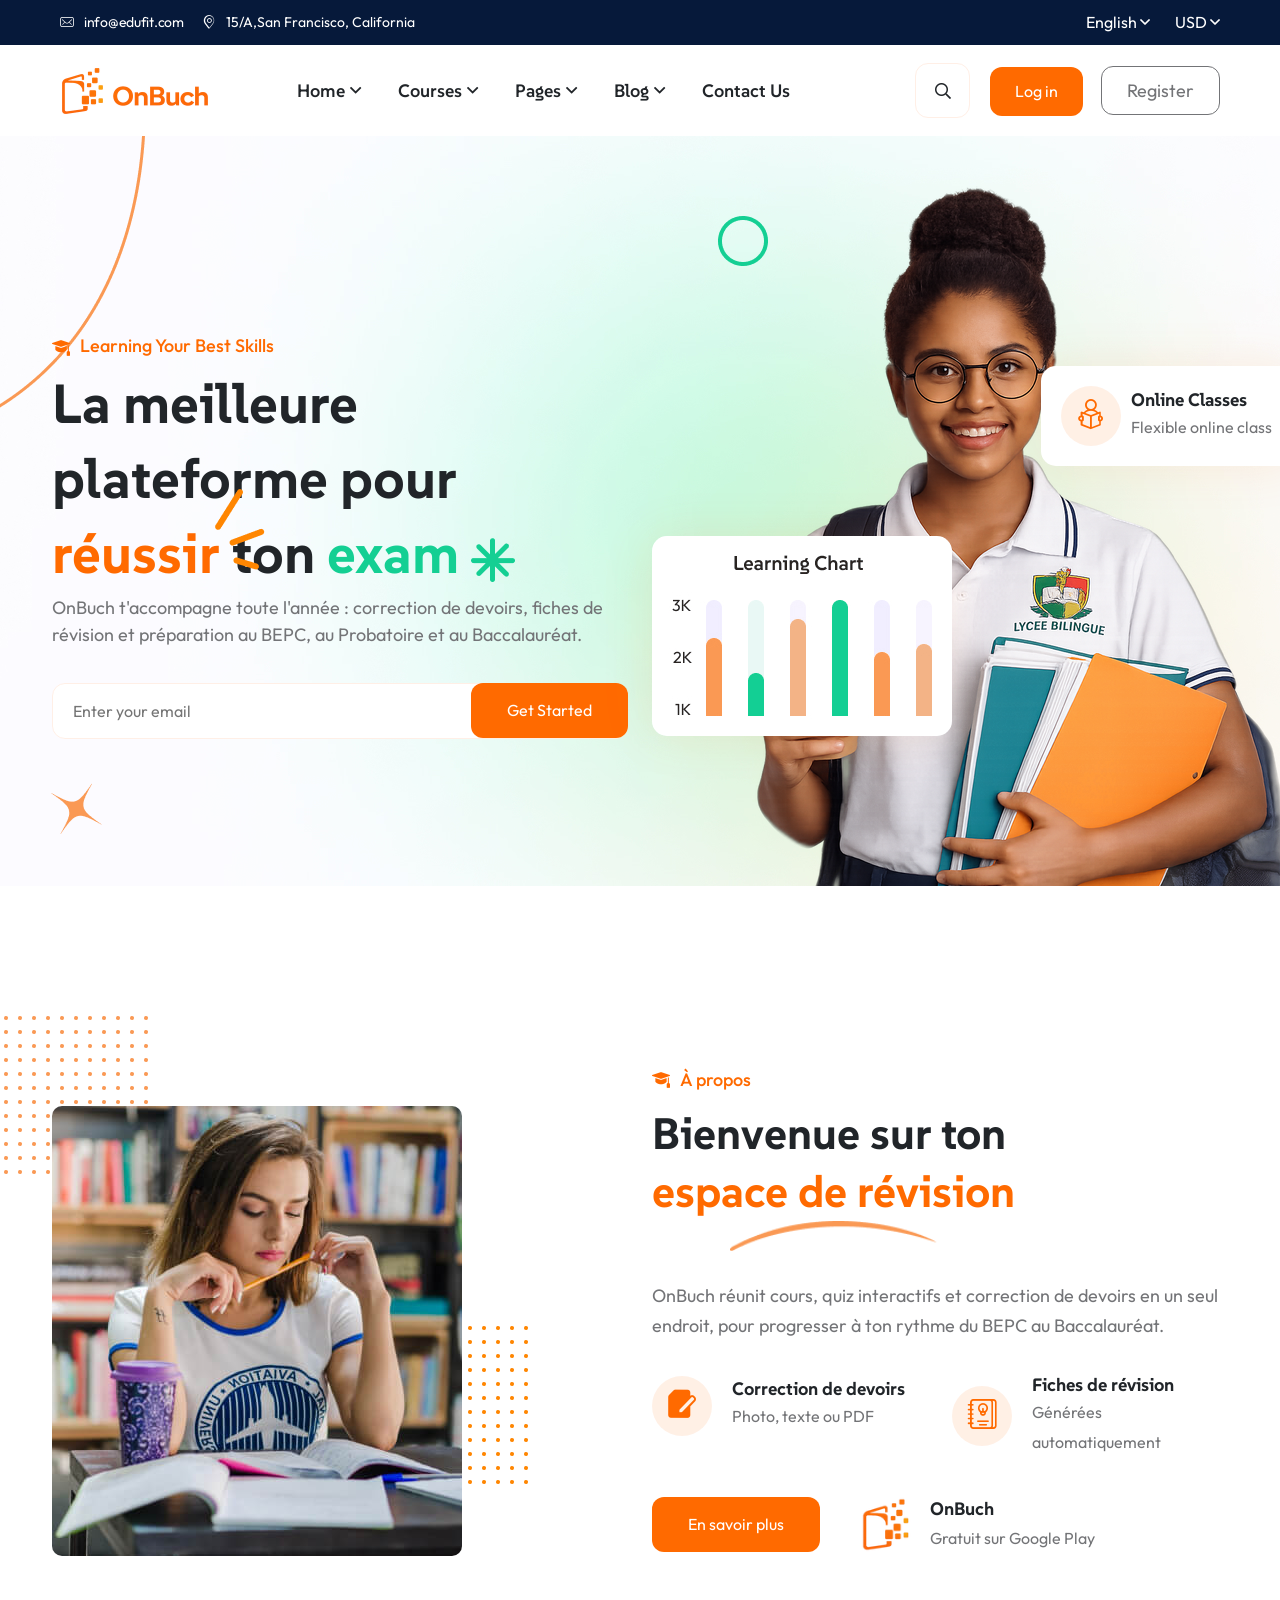
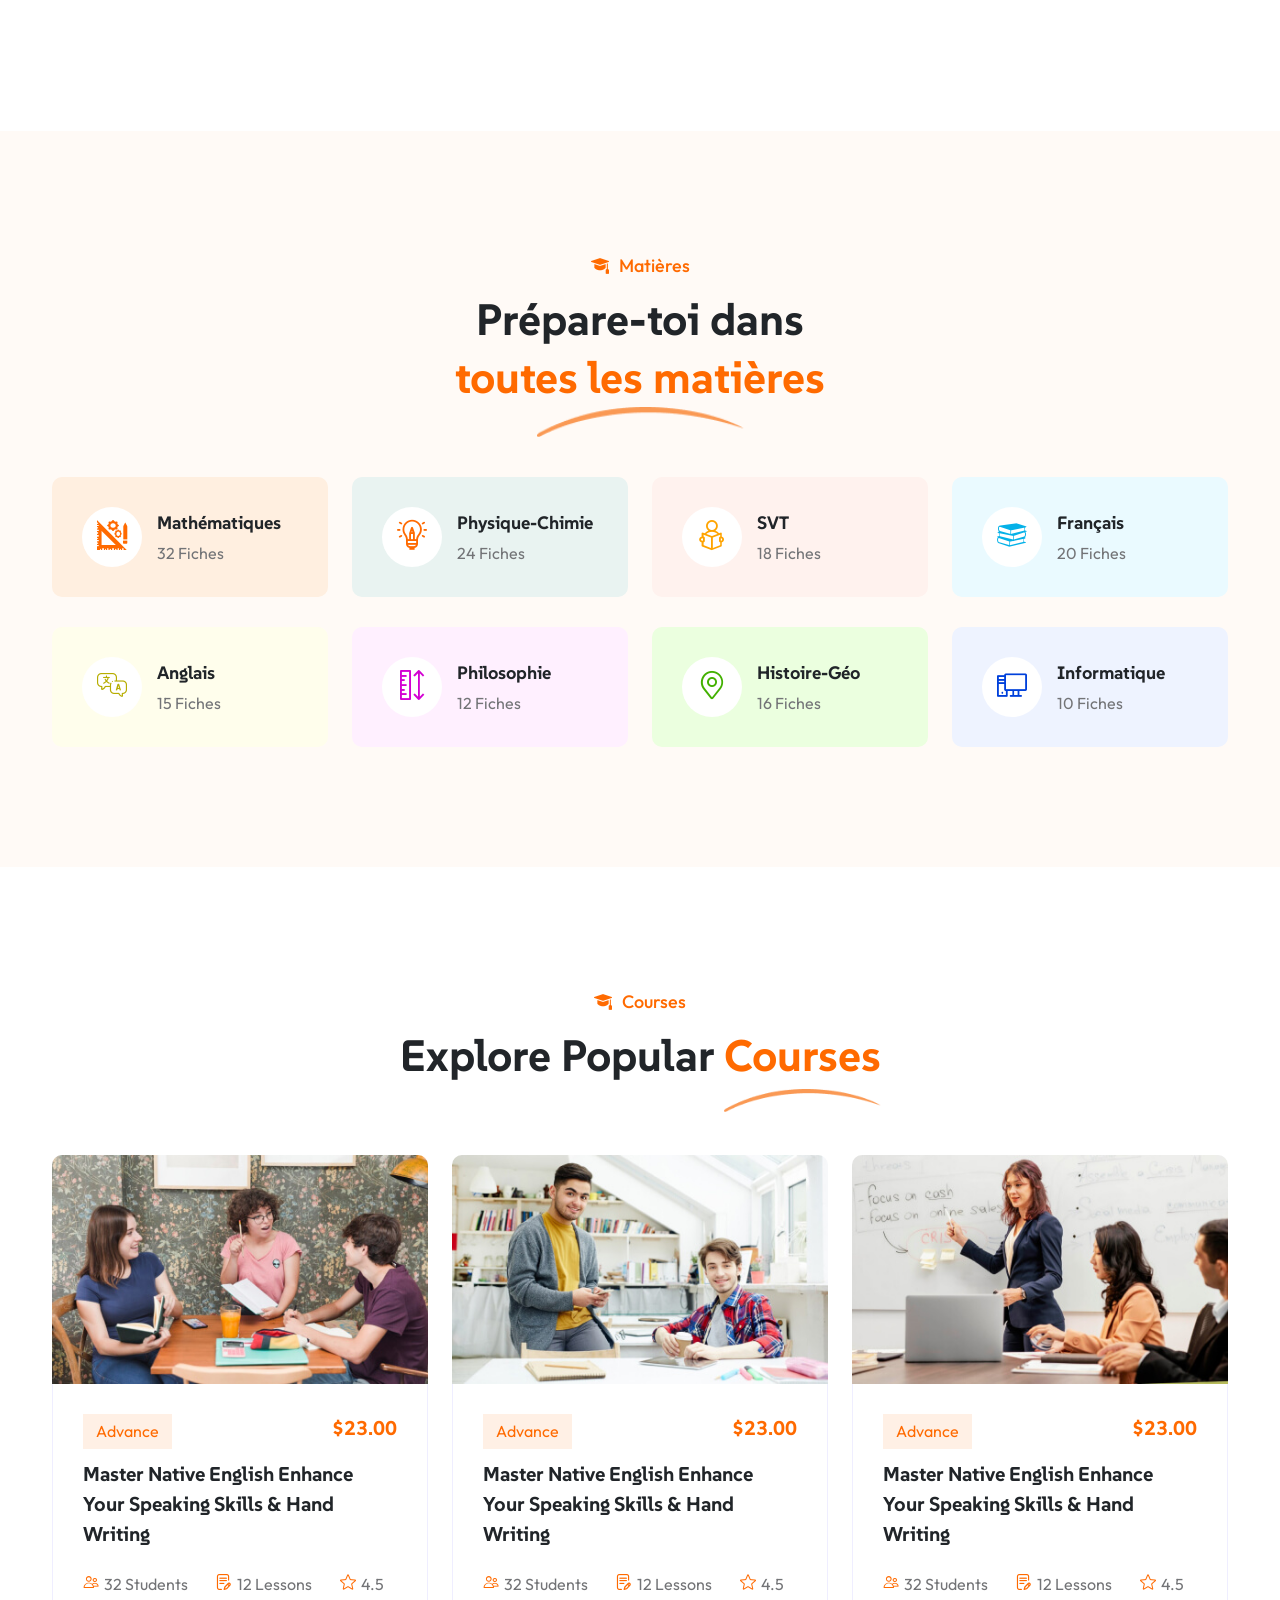
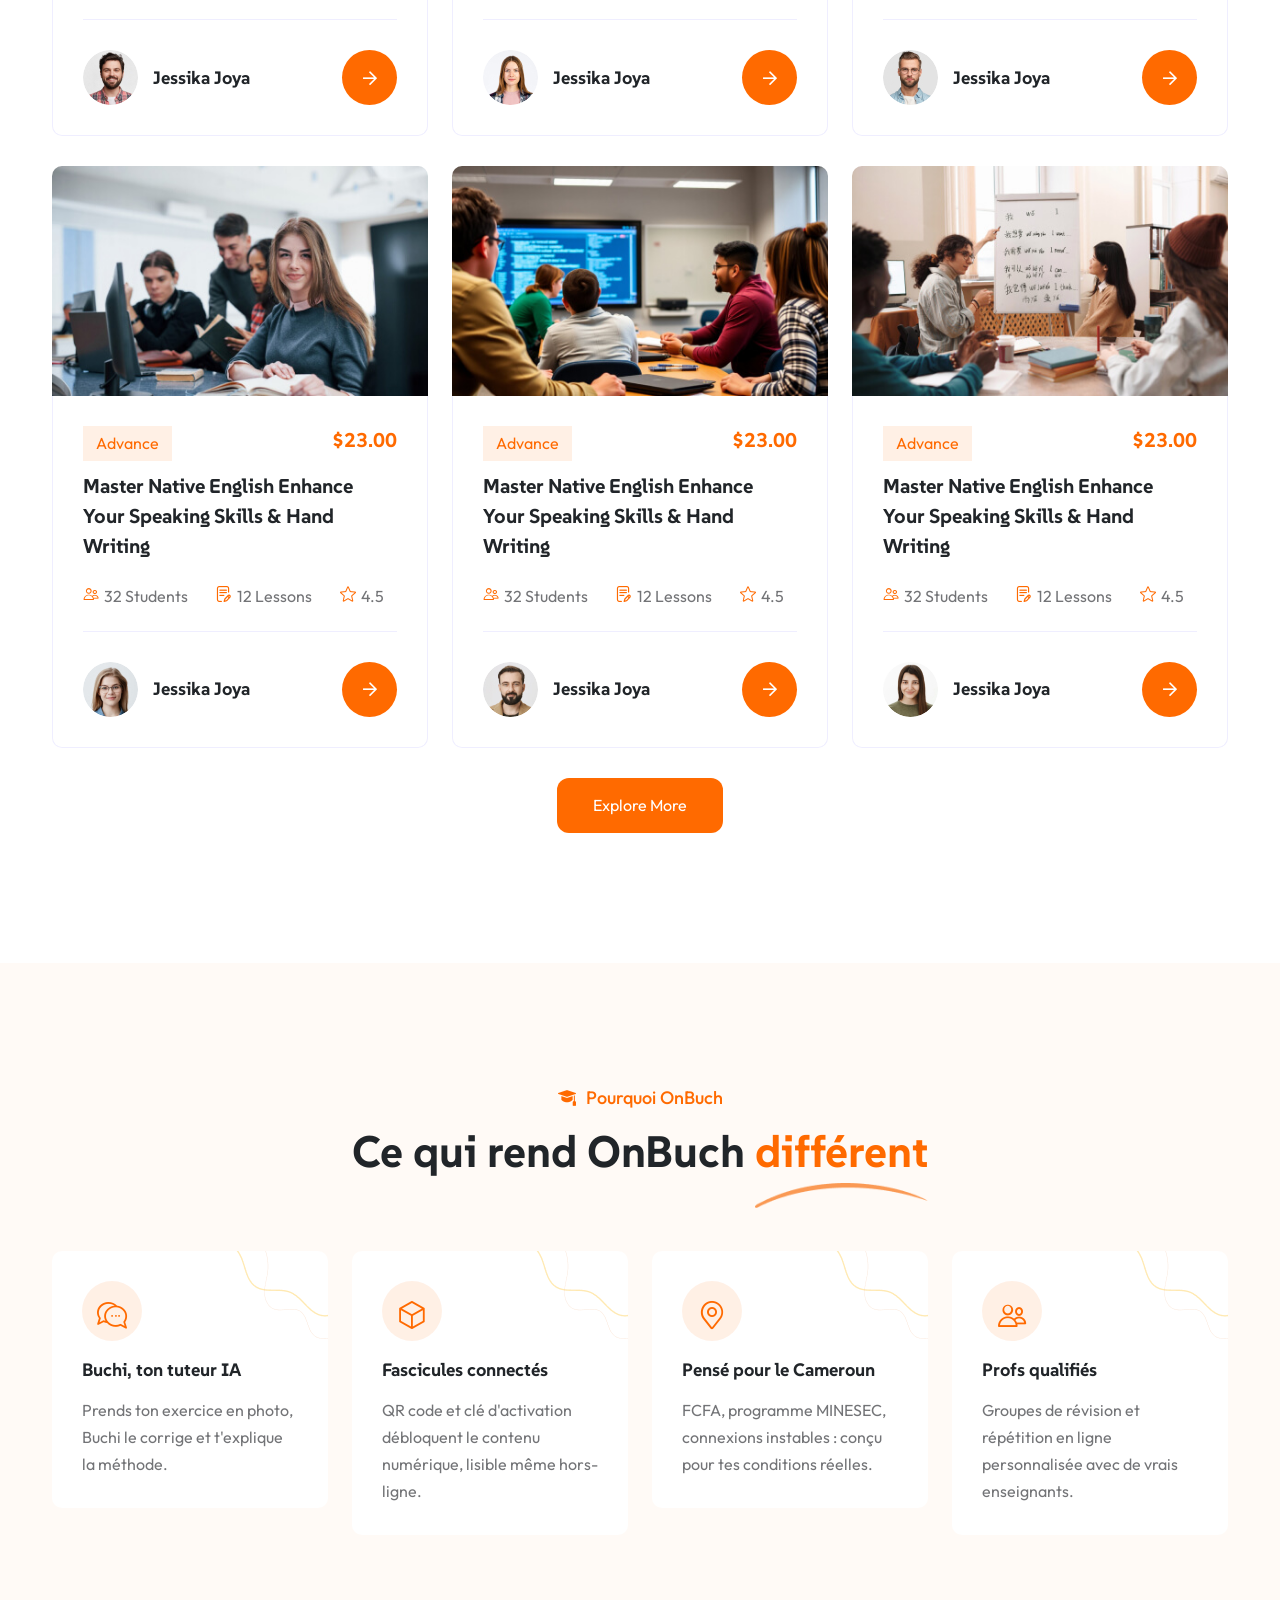
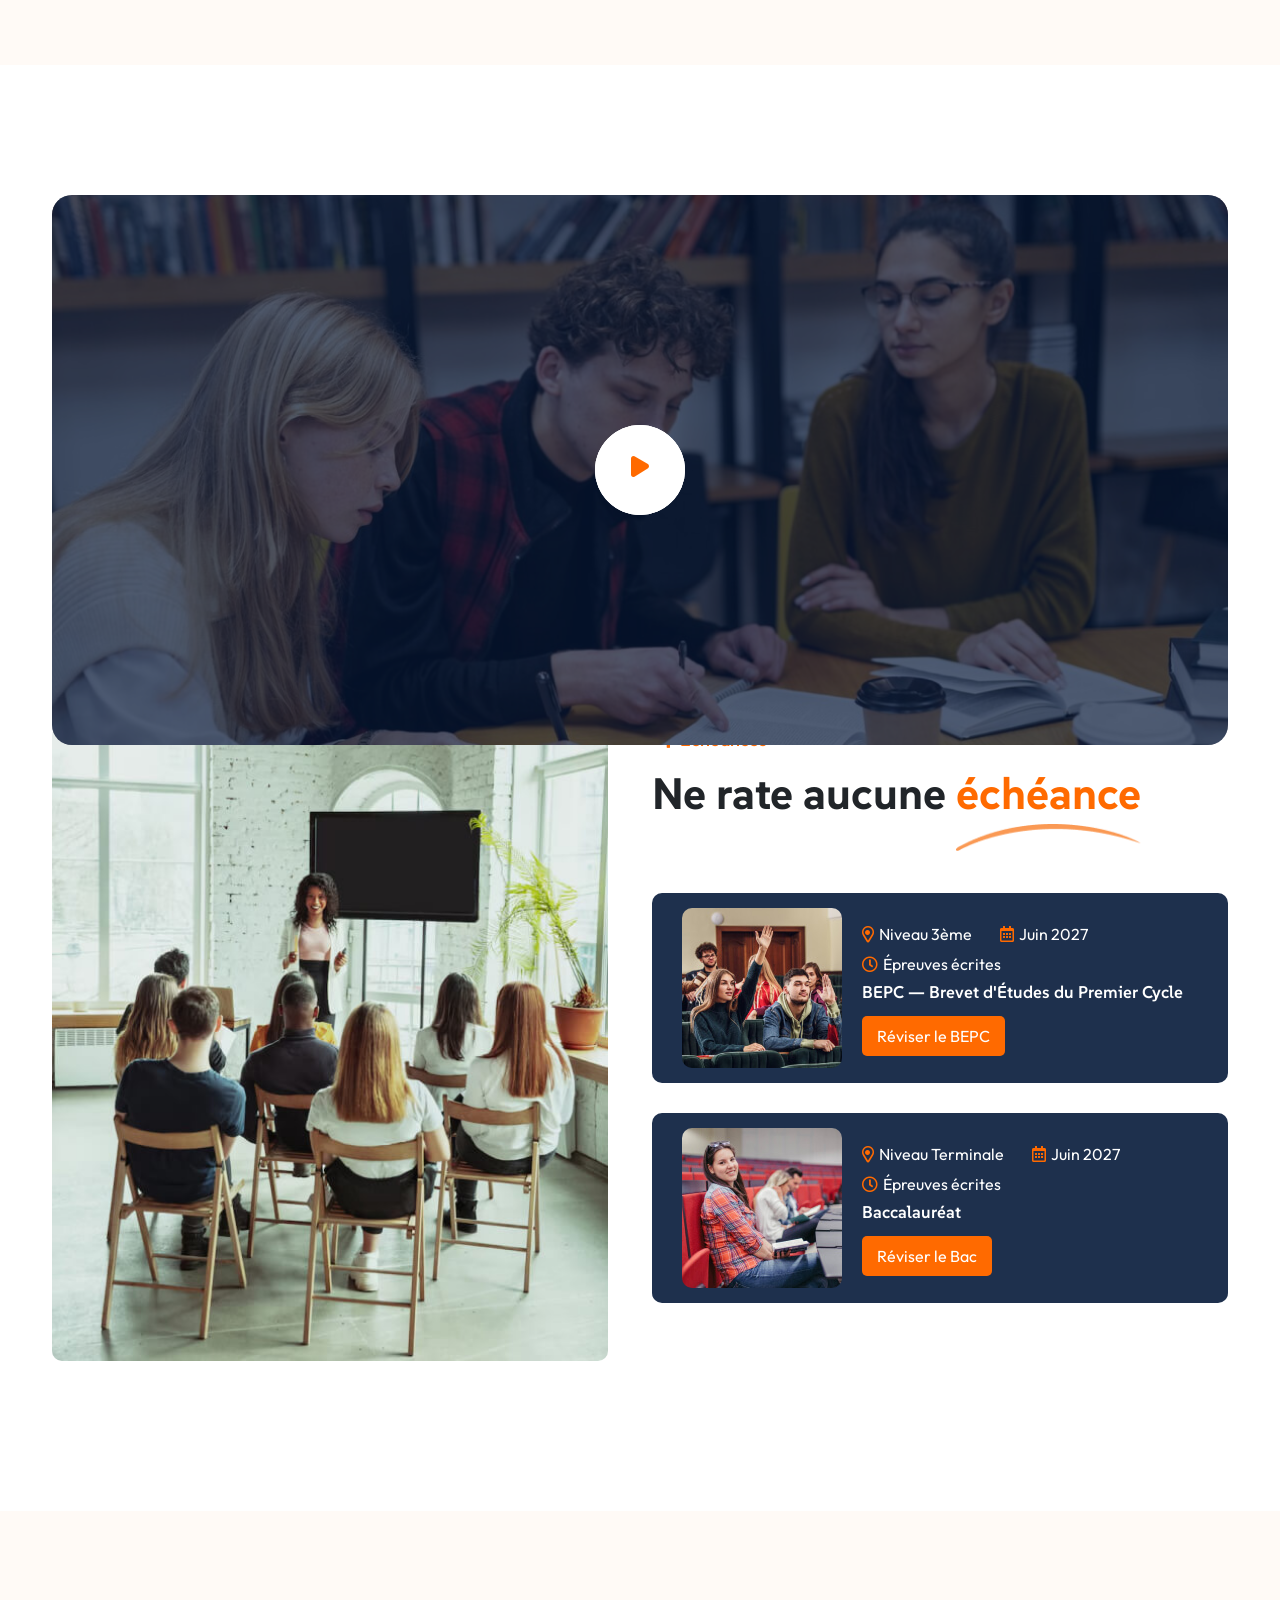
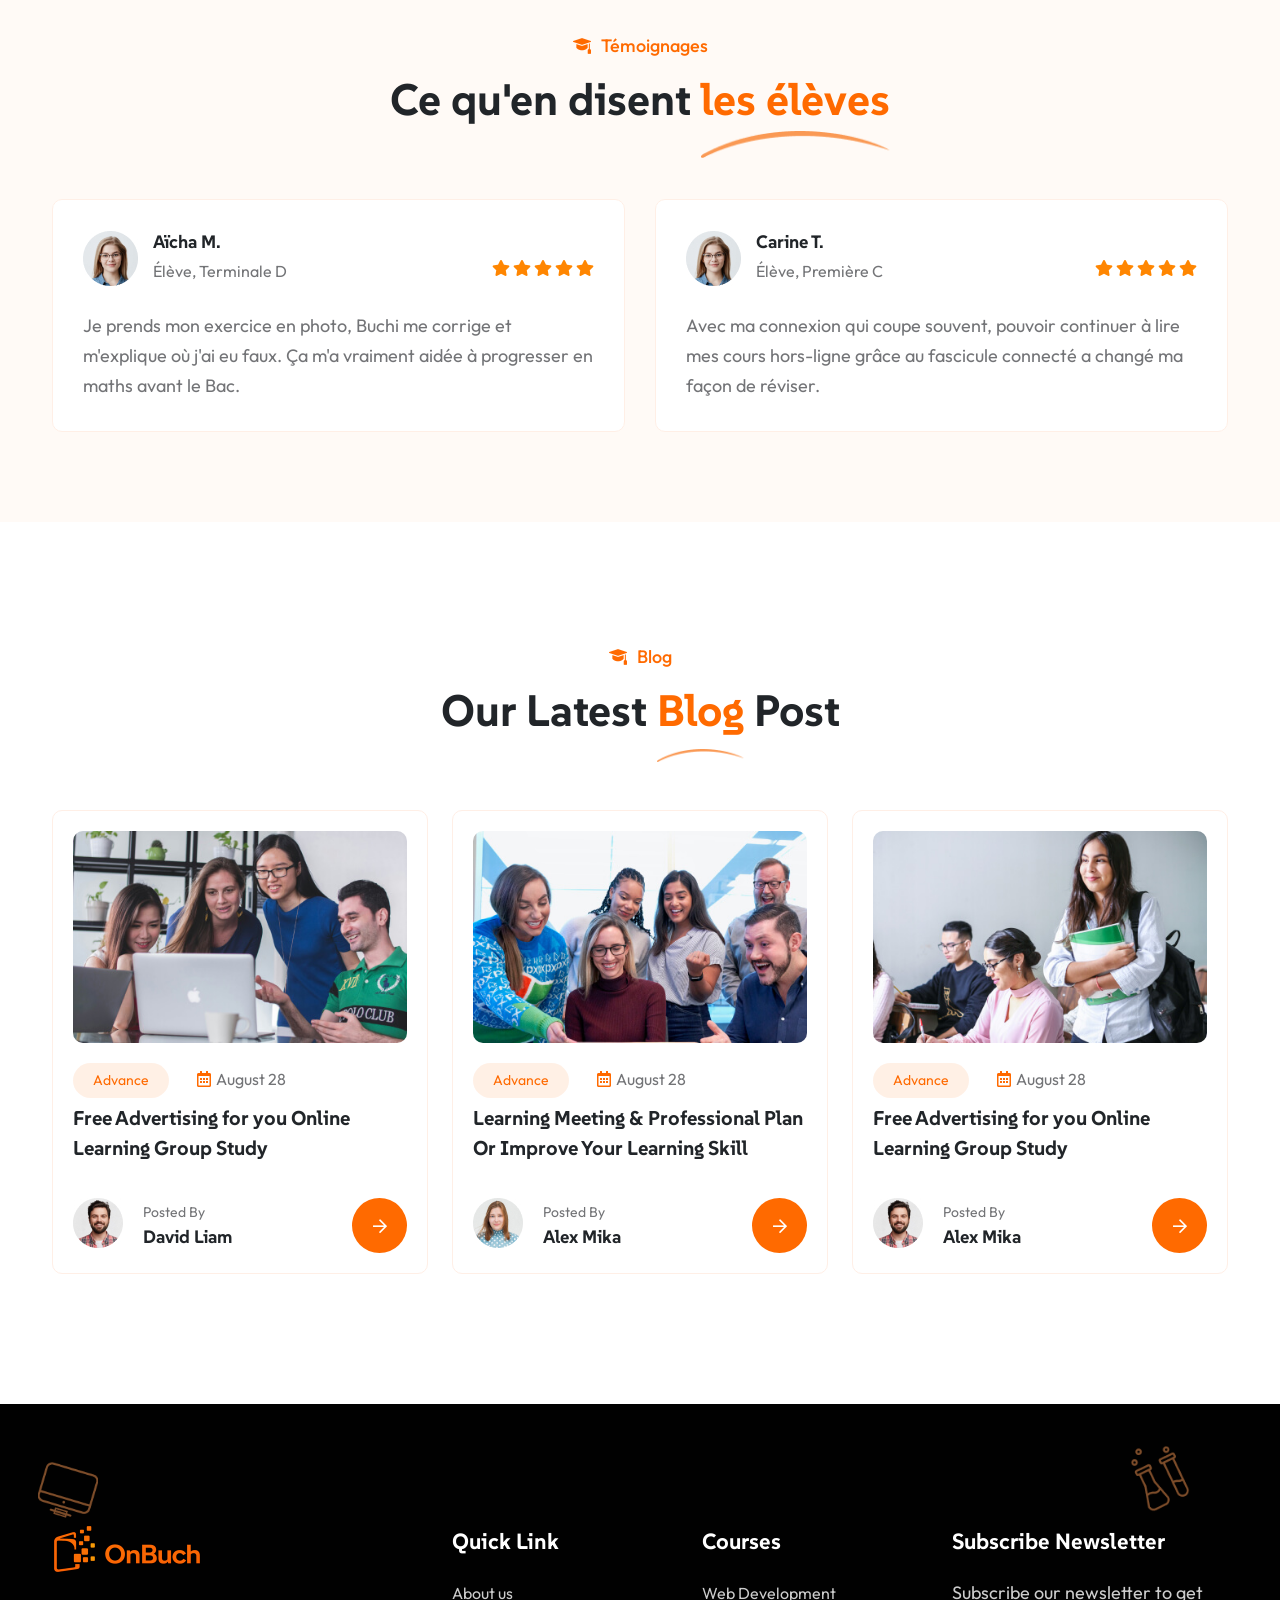
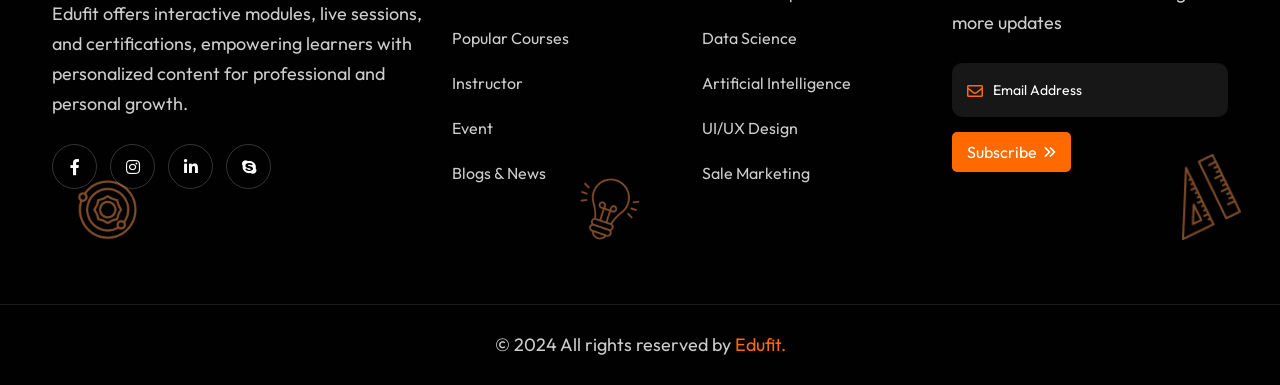
==== landing-template/edufit/home-online/index.html @ 696278c1 "Rework instructors/event/testimonials sections - Remove the "Meet Our Expert Instructors" section: i" ====
<!DOCTYPE html>
<html lang="zxx">
    <head>
        <!--====== Required meta tags ======-->
        <meta charset="utf-8">
        <meta http-equiv="x-ua-compatible" content="ie=edge">
        <meta name="description" content="">
        <meta name="viewport" content="width=device-width, initial-scale=1, shrink-to-fit=no">
        <!--====== Title ======-->
        <title>OnBuch — Tu auras ton examen !</title>
        <!--====== Favicon Icon ======-->
        <link rel="shortcut icon" href="../common/images/favicon.png" type="image/png">
        <!--====== Google Fonts ======-->
        <link href="https://fonts.googleapis.com/css2?family=Outfit:wght@100..900&family=SUSE:wght@100..800&display=swap" rel="stylesheet">
        <!--====== FlatIcon css ======-->
        <link rel="stylesheet" href="../common/fonts/flaticon/flaticon_edufit.css">
        <!--====== FontAwesome css ======-->
        <link rel="stylesheet" href="../common/fonts/fontawesome/css/all.min.css">
        <!--====== Bootstrap css ======-->
        <link rel="stylesheet" href="../common/css/plugins/bootstrap.min.css">
        <!--====== Slick-popup css ======-->
        <link rel="stylesheet" href="../common/css/plugins/slick.css">
        <!--====== Magnific-popup css ======-->
        <link rel="stylesheet" href="../common/css/plugins/magnific-popup.css">
        <!--====== Animate css ======-->
        <link rel="stylesheet" href="../common/css/plugins/aos.css">
        <!--====== Default css ======-->
        <link rel="stylesheet" href="../common/css/default.css">
        <!--====== Common Style css ======-->
        <link rel="stylesheet" href="../common/css/common_style.css">
        <!--====== Style css ======-->
        <link rel="stylesheet" href="assets/css/style.css">
    </head>
    <body>
        <!--====== Start Preloader ======-->
        <div class="preloader">
            <div class="loader">
                <img src="../common/images/loader.png" alt="loader">
            </div>
        </div><!--====== End Preloader ======-->
        <!--====== Start Overlay ======-->
        <div class="offcanvas__overlay"></div>
        <!--====== Search From ======-->
		<div class="modal fade search-modal" id="search-modal">
            <div class="modal-dialog modal-dialog-centered">
                <div class="modal-content">
                    <form>
                        <div class="form-group">
                        	<input type="search" class="form_control" placeholder="Search here" name="search">
                        	<label><i class="fa fa-search"></i></label>
                        </div>
                    </form>
                </div>
            </div>
        </div><!--====== Search From ======-->
        <!--===  Header Area  ===-->
        <header class="header-area header-one">
            <!--====  Header Top  ===-->
            <div class="header-top">
                <div class="container-fluid">
                    <div class="row">
                        <div class="col-lg-6">
                            <!--===  Top Bar Left  ===-->
                            <div class="top-left">
                                <span><i class="flaticon-email"></i><a href="mailto:info@edufit.com">info@edufit.com</a></span>
                                <span><i class="flaticon-pin-map"></i>15/A,San Francisco, California</span>
                            </div>
                        </div>
                        <div class="col-lg-6">
                            <!--===  Top Bar Right  ===-->
                            <div class="top-right">
                                <!--===  Dropdown  ===-->
                                <div class="edufit-dropdown language-dropdown">
                                    <a href="javascript:void(0)">English <i class="far fa-angle-down"></i></a>
                                    <ul class="dropdown">
                                        <li>
                                            <a href="javascript:void(0)">English</a>
                                        </li>
                                        <li>
                                            <a href="javascript:void(0)">Russian</a>
                                        </li>
                                        <li>
                                            <a href="javascript:void(0)">French</a>
                                        </li>
                                    </ul> 
                                </div>
                                <!--===  Dropdown  ===-->
                                <div class="edufit-dropdown currency-dropdown">
                                    <a href="javascript:void(0)">USD <i class="far fa-angle-down"></i></a>
                                    <ul class="dropdown">
                                        <li>
                                            <a href="javascript:void(0)">EU</a>
                                        </li>
                                        <li>
                                            <a href="javascript:void(0)">INR</a>
                                        </li>
                                    </ul> 
                                </div>
                            </div>
                        </div>
                    </div>
                </div>
            </div>
            <!--====  Header Navigation  ===-->
            <div class="header-navigation">
                <div class="container-fluid">
                    <!--====  Header Nav Inner  ===-->
                    <div class="nav-inner-menu">
                        <!--====  Primary Menu  ===-->
                        <div class="primary-menu">
                            <!--====  Site Branding  ===-->
                            <div class="site-branding">
                                <a href="index.html" class="brand-logo"><img src="../common/images/logo/logo-main.png" alt="OnBuch" width="150" height="50"></a>
                            </div>
                            <!--=== Edufit Main Menu ===-->
                            <div class="edufit-nav-menu">
                                <!--=== Edufit Menu Top ===-->
                                <div class="edufit-menu-top d-flex justify-content-between d-block d-xl-none">
                                    <div class="site-branding">
                                        <a href="index.html" class="brand-logo"><img src="../common/images/logo/logo-main.png" alt="OnBuch" width="150" height="50"></a>
                                    </div>
                                    <div class="navbar-close">
                                        <i class="far fa-times"></i>
                                    </div>
                                </div>
                                <!--=== Main Menu ===-->
                                <nav class="main-menu">
                                    <ul>
                                        <li class="menu-item has-children"><a href="index.html#">Home</a>
                                            <ul class="sub-menu">
                                                <li><a href="index.html">Online learning</a></li>
                                                <li><a href="https://html.pixelfit.agency/edufit/home-language/index.html">Language Academy</a></li>
                                            </ul>
                                        </li>
                                        <li class="menu-item has-children"><a href="index.html#">Courses</a>
                                            <ul class="sub-menu">
                                                <li><a href="https://html.pixelfit.agency/edufit/pages/course-grid.html">Course Grid</a></li>
                                                <li><a href="https://html.pixelfit.agency/edufit/pages/course-list.html">Course List</a></li>
                                                <li><a href="https://html.pixelfit.agency/edufit/pages/course-details.html">Course Details</a></li>
                                            </ul>
                                        </li>
                                        <li class="menu-item has-children"><a href="index.html#">Pages</a>
                                            <ul class="sub-menu">
                                                <li><a href="https://html.pixelfit.agency/edufit/pages/about.html">About Us</a></li>
                                                <li><a href="https://html.pixelfit.agency/edufit/pages/instructor.html">Our Instructor</a></li>
                                                <li><a href="https://html.pixelfit.agency/edufit/pages/instructor-details.html">Instructor Details</a></li>
                                                <li><a href="https://html.pixelfit.agency/edufit/pages/event.html">Our Event</a></li>
                                                <li><a href="https://html.pixelfit.agency/edufit/pages/event-details.html">Event Details</a></li>
                                                <li><a href="https://html.pixelfit.agency/edufit/pages/pricing.html">Pricing</a></li>
                                                <li><a href="https://html.pixelfit.agency/edufit/pages/faq.html">Faqs</a></li>
                                                <li><a href="https://html.pixelfit.agency/edufit/pages/login.html">Login</a></li>
                                                <li><a href="https://html.pixelfit.agency/edufit/pages/signup.html">SingUp</a></li>
                                                <li><a href="https://html.pixelfit.agency/edufit/pages/404.html">404</a></li>
                                            </ul>
                                        </li>
                                        <li class="menu-item has-children"><a href="index.html#">Blog</a>
                                            <ul class="sub-menu">
                                                <li><a href="https://html.pixelfit.agency/edufit/pages/blog-grid.html">Blog Grid</a></li>
                                                <li><a href="https://html.pixelfit.agency/edufit/pages/blog-list.html">Blog List</a></li>
                                                <li><a href="https://html.pixelfit.agency/edufit/pages/blog-details.html">Blog Details</a></li>
                                            </ul>
                                        </li>
                                        <li class="menu-item"><a href="https://html.pixelfit.agency/edufit/pages/contact.html">Contact Us</a></li>
                                    </ul>
                                </nav>
                                <!--=== Edufit Nav Button ===-->
                                <div class="edufit-nav-button d-block d-xl-none mt-40">
                                    <a href="https://html.pixelfit.agency/edufit/pages/contact.html" class="theme-btn style-one">Log in</a>
                                    <a href="https://html.pixelfit.agency/edufit/pages/contact.html" class="theme-btn style-two">Register</a>
                                </div>
                            </div>
                            <!--=== Header Nav Right ===-->
                            <div class="nav-right-item">
                                <div class="search-btn">
                                    <button class="icon" data-bs-toggle="modal" data-bs-target="#search-modal"><i class="far fa-search"></i></button>
                                </div>
                                <div class="nav-button d-none d-xl-block">
                                    <a href="https://html.pixelfit.agency/edufit/pages/contact.html" class="theme-btn style-one">Log in</a>
                                    <a href="https://html.pixelfit.agency/edufit/pages/contact.html" class="theme-btn style-two">Register</a>
                                </div>
                                <div class="navbar-toggler">
                                    <span></span>
                                    <span></span>
                                    <span></span>
                                </div>
                            </div>
                        </div>
                    </div>
                </div>
            </div>
        </header><!--====== End Header Area  ======-->
        <!--====== Start Hero Section ======-->
        <section class="ef-hero-sec">
            <div class="hero-wrapper bg_cover overflow-hidden" style="background-image: url(assets/images/hero/hero_bg1.jpg);">
                <div class="elements element_one"><span><img src="assets/images/hero/shape1.png" alt=""></span></div>
                <div class="elements element_two"><span><img src="assets/images/hero/shape2.png" alt=""></span></div>
                <div class="elements element_three"><span><img src="assets/images/hero/shape6.png" alt=""></span></div>
                <svg class="lineanm" viewBox="0 0 294 501" fill="none" xmlns="http://www.w3.org/2000/svg">
                    <path class="line" d="M2 -3C20.3006 68.6667 91.54 225.8 230.092 273C250.057 279.801 284.595 286.7 292.98 237.5C302.595 181.084 241.649 210.501 218.793 278.664C214.563 291.278 213.395 304.681 214.074 317.969C216.016 355.979 226.193 422.625 279.005 500" stroke="#FF6A00" stroke-width="3"/>
                </svg>  
                <div class="container">
                    <div class="row">
                        <div class="col-lg-6">
                            <!--===  Hero Content  ===-->
                            <div class="hero-content">
                                <span class="sub-heading" data-aos="fade-up" data-aos-duration="800"><i class="flaticon-mortarboard-1"></i>Learning Your Best Skills </span>
                                <h1 data-aos="fade-up" data-aos-delay="10" data-aos-duration="1000">La meilleure plateforme pour <span class="c1">réussir<span class="shape-one"><img src="assets/images/hero/shape3.png" alt="shape"></span></span> ton <span class="c2">exam</span> <span class="shape-two"><img src="assets/images/hero/shape4.png" alt="shape"></span></h1>
                                <p data-aos="fade-up" data-aos-delay="20" data-aos-duration="1200">OnBuch t'accompagne toute l'année : correction de devoirs, fiches de révision et préparation au BEPC, au Probatoire et au Baccalauréat.</p>
                                <!--=== Hero Subscribe ===-->
                                <div class="hero-subscribe" data-aos="fade-up" data-aos-delay="30" data-aos-duration="1400">
                                    <form>
                                        <div class="form-group">
                                            <input type="email" class="form_control" placeholder="Enter your email" name="email" required>
                                            <button class="theme-btn style-one">Get Started</button>
                                        </div>
                                    </form>
                                </div>
                            </div>
                        </div>
                        <div class="col-lg-6">
                            <!--===  Hero Image Box  ===-->
                            <div class="hero-image-box">
                                <!--===  Hero Image  ===-->
                                <div class="hero-img image_one" data-aos="fade-up" data-aos-delay="10" data-aos-duration="700">
                                    <img src="assets/images/hero/chart.png" alt="chart">
                                </div>
                                <!--===  Iconic Box  ===-->
                                <div class="ef-iconic-box style-one" data-aos="fade-down" data-aos-delay="12" data-aos-duration="750">
                                    <div class="icon">
                                        <i class="flaticon-reading-book"></i>
                                    </div>
                                    <div class="content">
                                        <h5>Online Classes</h5>
                                        <p>Flexible online class</p>
                                    </div>
                                </div>
                                <!--===  Hero Image  ===-->
                                <img src="assets/images/hero/hero-img1.png" data-aos="fade-up" data-aos-delay="10" data-aos-duration="700" alt="Élève OnBuch">
                            </div>
                        </div>
                    </div>
                </div>
            </div>
        </section><!--====== End Hero Section ======-->
        <!--====== Start About Section ======-->
        <section class="ef-about-sec pt-130 pb-80">
            <div class="container">
                <div class="row align-items-center">
                    <div class="col-xl-6">
                        <!--====== About Image Box =====-->
                        <div class="edufit-image-box style-one mb-50">
                            <div class="shape shape_one"><span><img src="assets/images/about/shape1.png" alt="shape"></span></div>
                            <div class="shape shape_two"><span><img src="assets/images/about/shape2.png" alt="shape"></span></div>
                            <!--====== Edufit Image =====-->
                            <div class="edufit-img image_one" data-aos="fade-up" data-aos-delay="10" data-aos-duration="700">
                                <img src="assets/images/about/about-img1.jpg" alt="About Image">
                            </div>
                            <!--====== Edufit Image =====-->
                            <div class="edufit-img image_two" data-aos="fade-down" data-aos-delay="15" data-aos-duration="700">
                                <img src="assets/images/about/about-img2.jpg" alt="About Image">
                                <span class="line line1"></span>
                                <span class="line line2"></span>
                            </div>
                            <!--====== Iconic Box =====-->
                            <div class="ef-iconic-box style-one" data-aos="fade-right" data-aos-delay="10" data-aos-duration="700">
                                <div class="icon">
                                    <i class="flaticon-star"></i>
                                </div>
                                <div class="content">
                                    <h5>4.8★</h5>
                                    <p>Note sur Google Play</p>
                                </div>
                            </div>
                        </div>
                    </div>
                    <div class="col-xl-6">
                        <!--====== Section Content Box =====-->
                        <div class="edufit-content-box style-one mb-50">
                            <!--====== Section Title =====-->
                            <div class="section-title style-one mb-30" data-aos="fade-up" data-aos-delay="10" data-aos-duration="800">
                                <span class="sub-heading"><i class="flaticon-mortarboard-1"></i>À propos</span>
                                <h2>Bienvenue sur ton <span>espace de révision</span></h2>
                            </div>
                            <p data-aos="fade-up" data-aos-delay="20" data-aos-duration="1000">OnBuch réunit cours, quiz interactifs et correction de devoirs en un seul endroit, pour progresser à ton rythme du BEPC au Baccalauréat.</p>
                            <div class="row">
                                <div class="col-md-6">
                                    <!--====== Iconic Box =====-->
                                    <div class="ef-iconic-box style-two mb-40" data-aos="fade-up" data-aos-delay="30" data-aos-duration="1200">
                                        <div class="icon">
                                            <i class="flaticon-writing-1"></i>
                                        </div>
                                        <div class="content">
                                            <h5>Correction de devoirs</h5>
                                            <p>Photo, texte ou PDF</p>
                                        </div>
                                    </div>
                                </div>
                                <div class="col-md-6">
                                    <!--====== Iconic Box =====-->
                                    <div class="ef-iconic-box style-two mb-40" data-aos="fade-up" data-aos-delay="40" data-aos-duration="1400">
                                        <div class="icon">
                                            <i class="flaticon-notebook"></i>
                                        </div>
                                        <div class="content">
                                            <h5>Fiches de révision</h5>
                                            <p>Générées automatiquement</p>
                                        </div>
                                    </div>
                                </div>
                            </div>
                            <!--====== About Button Box =====-->
                            <div class="about-button-box d-flex align-items-center" data-aos="fade-up" data-aos-delay="50" data-aos-duration="1600">
                                <div class="about-button">
                                    <a href="#" class="theme-btn style-one">En savoir plus</a>
                                </div>
                                <div class="author-box style-one">
                                    <div class="author-thumb">
                                        <img src="../common/images/favicon.png" alt="OnBuch">
                                    </div>
                                    <div class="author-info">
                                        <h5>OnBuch</h5>
                                        <span class="position">Gratuit sur Google Play</span>
                                    </div>
                                </div>
                            </div>
                        </div>
                    </div>
                </div>
            </div>
        </section><!--====== End About Section ======-->
        <!--====== Start Category Section ======-->
        <section class="ef-category-sec gray-bg pt-120 pb-90">
            <div class="container">
                <div class="row">
                    <div class="col-lg-12">
                        <!--=== Section Title ===-->
                        <div class="section-title style-one text-center mb-40" data-aos="fade-up" data-aos-delay="10" data-aos-duration="800">
                            <span class="sub-heading"><i class="flaticon-mortarboard-1"></i>Matières</span>
                            <h2>Prépare-toi dans <br>
                                <span>toutes les matières</span></h2>
                        </div>
                    </div>
                </div>
                <div class="row justify-content-center">
                    <div class="col-xl-3 col-lg-4 col-md-6 col-sm-12">
                        <!--=== Category Item ===-->
                        <a href="#" class="ef-category-item style-one bg_one mb-30" data-aos="fade-up" data-aos-delay="15" data-aos-duration="900">
                            <div class="icon">
                                <i class="flaticon-protractor-icon"></i>
                            </div>
                            <div class="content">
                                <h5>Mathématiques</h5>
                                <span>32 Fiches</span>
                            </div>
                        </a>
                    </div>
                    <div class="col-xl-3 col-lg-4 col-md-6 col-sm-12">
                        <!--=== Category Item ===-->
                        <a href="#" class="ef-category-item style-one bg_two mb-30" data-aos="fade-up" data-aos-delay="20" data-aos-duration="1000">
                            <div class="icon">
                                <i class="flaticon-idea"></i>
                            </div>
                            <div class="content">
                                <h5>Physique-Chimie</h5>
                                <span>24 Fiches</span>
                            </div>
                        </a>
                    </div>
                    <div class="col-xl-3 col-lg-4 col-md-6 col-sm-12">
                        <!--=== Category Item ===-->
                        <a href="#" class="ef-category-item style-one bg_three mb-30" data-aos="fade-up" data-aos-delay="25" data-aos-duration="1100">
                            <div class="icon">
                                <i class="flaticon-reading-book"></i>
                            </div>
                            <div class="content">
                                <h5>SVT</h5>
                                <span>18 Fiches</span>
                            </div>
                        </a>
                    </div>
                    <div class="col-xl-3 col-lg-4 col-md-6 col-sm-12">
                        <!--=== Category Item ===-->
                        <a href="#" class="ef-category-item style-one bg_four mb-30" data-aos="fade-up" data-aos-delay="30" data-aos-duration="1200">
                            <div class="icon">
                                <i class="flaticon-books-stack-of-three"></i>
                            </div>
                            <div class="content">
                                <h5>Français</h5>
                                <span>20 Fiches</span>
                            </div>
                        </a>
                    </div>
                    <div class="col-xl-3 col-lg-4 col-md-6 col-sm-12">
                        <!--=== Category Item ===-->
                        <a href="#" class="ef-category-item style-one bg_five mb-30" data-aos="fade-up" data-aos-delay="35" data-aos-duration="1300">
                            <div class="icon">
                                <i class="flaticon-translate"></i>
                            </div>
                            <div class="content">
                                <h5>Anglais</h5>
                                <span>15 Fiches</span>
                            </div>
                        </a>
                    </div>
                    <div class="col-xl-3 col-lg-4 col-md-6 col-sm-12">
                        <!--=== Category Item ===-->
                        <a href="#" class="ef-category-item style-one bg_six mb-30" data-aos="fade-up" data-aos-delay="40" data-aos-duration="1400">
                            <div class="icon">
                                <i class="flaticon-scale"></i>
                            </div>
                            <div class="content">
                                <h5>Philosophie</h5>
                                <span>12 Fiches</span>
                            </div>
                        </a>
                    </div>
                    <div class="col-xl-3 col-lg-4 col-md-6 col-sm-12">
                        <!--=== Category Item ===-->
                        <a href="#" class="ef-category-item style-one bg_seven mb-30" data-aos="fade-up" data-aos-delay="45" data-aos-duration="1500">
                            <div class="icon">
                                <i class="flaticon-pin-map"></i>
                            </div>
                            <div class="content">
                                <h5>Histoire-Géo</h5>
                                <span>16 Fiches</span>
                            </div>
                        </a>
                    </div>
                    <div class="col-xl-3 col-lg-4 col-md-6 col-sm-12" data-aos="fade-up" data-aos-delay="50" data-aos-duration="1600">
                        <!--=== Category Item ===-->
                        <a href="#" class="ef-category-item style-one bg_eight mb-30">
                            <div class="icon">
                                <i class="flaticon-computer"></i>
                            </div>
                            <div class="content">
                                <h5>Informatique</h5>
                                <span>10 Fiches</span>
                            </div>
                        </a>
                    </div>
                </div>
            </div>
        </section><!--====== End Category Section ======-->
        <!--====== Start Courses Section ======-->
        <section class="ef-courses-sec pt-120 pb-130">
            <div class="container">
                <div class="row">
                    <div class="col-lg-12">
                        <!--=== Section Title ===-->
                        <div class="section-title style-one text-center mb-40" data-aos="fade-up" data-aos-delay="10" data-aos-duration="800">
                            <span class="sub-heading"><i class="flaticon-mortarboard-1"></i>Courses</span>
                            <h2>Explore Popular <span>Courses</span></span></h2>
                        </div>
                    </div>
                </div>
                <div class="row">
                    <div class="col-xl-4 col-md-6 col-sm-12">
                        <!--===  Course Item  ===-->
                        <div class="ef-course-grid-item style-one mb-30" data-aos="fade-up" data-aos-delay="15" data-aos-duration="900">
                            <div class="course-thumbnail">
                                <img src="assets/images/course/course1.jpg" alt="course thumbnail">
                            </div>
                            <div class="course-info">
                                <div class="course-categories-wrap">
                                    <div class="categories-button">
                                        <a href="https://html.pixelfit.agency/edufit/pages/course-grid.html">Advance</a>
                                    </div>
                                    <div class="course-price">
                                        <span class="price"><span class="currency">$</span>23.00</span>
                                    </div>
                                </div>
                                <h3 class="title"><a href="https://html.pixelfit.agency/edufit/pages/course-grid.html">Master Native English Enhance Your Speaking Skills & Hand Writing</a></h3>
                                <div class="course-meta">
                                    <span><i class="flaticon-group"></i>32 Students</span>
                                    <span><i class="flaticon-writing"></i>12 Lessons</span>
                                    <span><i class="flaticon-star-1"></i>4.5</span>
                                </div>
                                <div class="course-footer">
                                    <div class="instructor-box">
                                        <div class="thumbnail">
                                            <img src="assets/images/course/instructor1.jpg" alt="instructor">
                                        </div>
                                        <div class="info">
                                            <h5>Jessika Joya</h5>
                                        </div>
                                    </div>
                                    <div class="icon-button">
                                        <a href="https://html.pixelfit.agency/edufit/pages/course-details.html" class="icon-btn style-one"><i class="far fa-arrow-right"></i></a>
                                    </div>
                                </div>
                            </div>
                        </div>
                    </div>
                    <div class="col-xl-4 col-md-6 col-sm-12">
                        <!--===  Course Item  ===-->
                        <div class="ef-course-grid-item style-one mb-30" data-aos="fade-up" data-aos-delay="20" data-aos-duration="1000">
                            <div class="course-thumbnail">
                                <img src="assets/images/course/course2.jpg" alt="course thumbnail">
                            </div>
                            <div class="course-info">
                                <div class="course-categories-wrap">
                                    <div class="categories-button">
                                        <a href="https://html.pixelfit.agency/edufit/pages/course-grid.html">Advance</a>
                                    </div>
                                    <div class="course-price">
                                        <span class="price"><span class="currency">$</span>23.00</span>
                                    </div>
                                </div>
                                <h3 class="title"><a href="https://html.pixelfit.agency/edufit/pages/course-grid.html">Master Native English Enhance Your Speaking Skills & Hand Writing</a></h3>
                                <div class="course-meta">
                                    <span><i class="flaticon-group"></i>32 Students</span>
                                    <span><i class="flaticon-writing"></i>12 Lessons</span>
                                    <span><i class="flaticon-star-1"></i>4.5</span>
                                </div>
                                <div class="course-footer">
                                    <div class="instructor-box">
                                        <div class="thumbnail">
                                            <img src="assets/images/course/instructor2.jpg" alt="instructor">
                                        </div>
                                        <div class="info">
                                            <h5>Jessika Joya</h5>
                                        </div>
                                    </div>
                                    <div class="icon-button">
                                        <a href="https://html.pixelfit.agency/edufit/pages/course-details.html" class="icon-btn style-one"><i class="far fa-arrow-right"></i></a>
                                    </div>
                                </div>
                            </div>
                        </div>
                    </div>
                    <div class="col-xl-4 col-md-6 col-sm-12">
                        <!--===  Course Item  ===-->
                        <div class="ef-course-grid-item style-one mb-30" data-aos="fade-up" data-aos-delay="25" data-aos-duration="1100">
                            <div class="course-thumbnail">
                                <img src="assets/images/course/course3.jpg" alt="course thumbnail">
                            </div>
                            <div class="course-info">
                                <div class="course-categories-wrap">
                                    <div class="categories-button">
                                        <a href="https://html.pixelfit.agency/edufit/pages/course-grid.html">Advance</a>
                                    </div>
                                    <div class="course-price">
                                        <span class="price"><span class="currency">$</span>23.00</span>
                                    </div>
                                </div>
                                <h3 class="title"><a href="https://html.pixelfit.agency/edufit/pages/course-grid.html">Master Native English Enhance Your Speaking Skills & Hand Writing</a></h3>
                                <div class="course-meta">
                                    <span><i class="flaticon-group"></i>32 Students</span>
                                    <span><i class="flaticon-writing"></i>12 Lessons</span>
                                    <span><i class="flaticon-star-1"></i>4.5</span>
                                </div>
                                <div class="course-footer">
                                    <div class="instructor-box">
                                        <div class="thumbnail">
                                            <img src="assets/images/course/instructor3.jpg" alt="instructor">
                                        </div>
                                        <div class="info">
                                            <h5>Jessika Joya</h5>
                                        </div>
                                    </div>
                                    <div class="icon-button">
                                        <a href="https://html.pixelfit.agency/edufit/pages/course-details.html" class="icon-btn style-one"><i class="far fa-arrow-right"></i></a>
                                    </div>
                                </div>
                            </div>
                        </div>
                    </div>
                    <div class="col-xl-4 col-md-6 col-sm-12">
                        <!--===  Course Item  ===-->
                        <div class="ef-course-grid-item style-one mb-30" data-aos="fade-up" data-aos-delay="30" data-aos-duration="1200">
                            <div class="course-thumbnail">
                                <img src="assets/images/course/course4.jpg" alt="course thumbnail">
                            </div>
                            <div class="course-info">
                                <div class="course-categories-wrap">
                                    <div class="categories-button">
                                        <a href="https://html.pixelfit.agency/edufit/pages/course-grid.html">Advance</a>
                                    </div>
                                    <div class="course-price">
                                        <span class="price"><span class="currency">$</span>23.00</span>
                                    </div>
                                </div>
                                <h3 class="title"><a href="https://html.pixelfit.agency/edufit/pages/course-grid.html">Master Native English Enhance Your Speaking Skills & Hand Writing</a></h3>
                                <div class="course-meta">
                                    <span><i class="flaticon-group"></i>32 Students</span>
                                    <span><i class="flaticon-writing"></i>12 Lessons</span>
                                    <span><i class="flaticon-star-1"></i>4.5</span>
                                </div>
                                <div class="course-footer">
                                    <div class="instructor-box">
                                        <div class="thumbnail">
                                            <img src="assets/images/course/instructor4.jpg" alt="instructor">
                                        </div>
                                        <div class="info">
                                            <h5>Jessika Joya</h5>
                                        </div>
                                    </div>
                                    <div class="icon-button">
                                        <a href="https://html.pixelfit.agency/edufit/pages/course-details.html" class="icon-btn style-one"><i class="far fa-arrow-right"></i></a>
                                    </div>
                                </div>
                            </div>
                        </div>
                    </div>
                    <div class="col-xl-4 col-md-6 col-sm-12">
                        <!--===  Course Item  ===-->
                        <div class="ef-course-grid-item style-one mb-30" data-aos="fade-up" data-aos-delay="35" data-aos-duration="1300">
                            <div class="course-thumbnail">
                                <img src="assets/images/course/course5.jpg" alt="course thumbnail">
                            </div>
                            <div class="course-info">
                                <div class="course-categories-wrap">
                                    <div class="categories-button">
                                        <a href="https://html.pixelfit.agency/edufit/pages/course-grid.html">Advance</a>
                                    </div>
                                    <div class="course-price">
                                        <span class="price"><span class="currency">$</span>23.00</span>
                                    </div>
                                </div>
                                <h3 class="title"><a href="https://html.pixelfit.agency/edufit/pages/course-grid.html">Master Native English Enhance Your Speaking Skills & Hand Writing</a></h3>
                                <div class="course-meta">
                                    <span><i class="flaticon-group"></i>32 Students</span>
                                    <span><i class="flaticon-writing"></i>12 Lessons</span>
                                    <span><i class="flaticon-star-1"></i>4.5</span>
                                </div>
                                <div class="course-footer">
                                    <div class="instructor-box">
                                        <div class="thumbnail">
                                            <img src="assets/images/course/instructor5.jpg" alt="instructor">
                                        </div>
                                        <div class="info">
                                            <h5>Jessika Joya</h5>
                                        </div>
                                    </div>
                                    <div class="icon-button">
                                        <a href="https://html.pixelfit.agency/edufit/pages/course-details.html" class="icon-btn style-one"><i class="far fa-arrow-right"></i></a>
                                    </div>
                                </div>
                            </div>
                        </div>
                    </div>
                    <div class="col-xl-4 col-md-6 col-sm-12">
                        <!--===  Course Item  ===-->
                        <div class="ef-course-grid-item style-one mb-30" data-aos="fade-up" data-aos-delay="40" data-aos-duration="1400">
                            <div class="course-thumbnail">
                                <img src="assets/images/course/course6.jpg" alt="course thumbnail">
                            </div>
                            <div class="course-info">
                                <div class="course-categories-wrap">
                                    <div class="categories-button">
                                        <a href="https://html.pixelfit.agency/edufit/pages/course-grid.html">Advance</a>
                                    </div>
                                    <div class="course-price">
                                        <span class="price"><span class="currency">$</span>23.00</span>
                                    </div>
                                </div>
                                <h3 class="title"><a href="https://html.pixelfit.agency/edufit/pages/course-grid.html">Master Native English Enhance Your Speaking Skills & Hand Writing</a></h3>
                                <div class="course-meta">
                                    <span><i class="flaticon-group"></i>32 Students</span>
                                    <span><i class="flaticon-writing"></i>12 Lessons</span>
                                    <span><i class="flaticon-star-1"></i>4.5</span>
                                </div>
                                <div class="course-footer">
                                    <div class="instructor-box">
                                        <div class="thumbnail">
                                            <img src="assets/images/course/instructor6.jpg" alt="instructor">
                                        </div>
                                        <div class="info">
                                            <h5>Jessika Joya</h5>
                                        </div>
                                    </div>
                                    <div class="icon-button">
                                        <a href="https://html.pixelfit.agency/edufit/pages/course-details.html" class="icon-btn style-one"><i class="far fa-arrow-right"></i></a>
                                    </div>
                                </div>
                            </div>
                        </div>
                    </div>
                </div>
                <div class="row">
                    <div class="col-lg-12">
                        <!--===  Course Button  ===-->
                        <div class="course-button text-center" data-aos="fade-up" data-aos-delay="45" data-aos-duration="1500">
                            <a href="https://html.pixelfit.agency/edufit/pages/course-details.html" class="theme-btn style-one">Explore More</a>
                        </div>
                    </div>
                </div>
            </div>
        </section><!--====== End Courses Section ======-->
        <!--====== Start Why Choose Section ======-->
        <section class="ef-why-choose-sec pt-120 pb-90 gray-bg">
            <div class="container">
                <div class="row">
                    <div class="col-lg-12">
                        <!--===  Section Title  ===-->
                        <div class="section-title style-one text-center mb-40" data-aos="fade-up" data-aos-delay="10" data-aos-duration="800">
                            <span class="sub-heading"><i class="flaticon-mortarboard-1"></i>Pourquoi OnBuch</span>
                            <h2>Ce qui rend OnBuch <span>différent</span></h2>
                        </div>
                    </div>
                </div>
                <div class="row justify-content-center">
                    <div class="col-xl-3 col-md-6 col-sm-12">
                        <!--===  Iconic Box  ===-->
                        <div class="ef-iconic-box style-three mb-40" data-aos="fade-up" data-aos-delay="10" data-aos-duration="800">
                            <div class="shape line_one"><span><img src="assets/images/gallery/line2.png" alt="line"></span></div>
                            <div class="shape line_two"><span><img src="assets/images/gallery/line3.png" alt="line"></span></div>
                            <div class="icon">
                                <i class="flaticon-bubble-chat"></i>
                            </div>
                            <div class="content">
                                <h5>Buchi, ton tuteur IA</h5>
                                <p>Prends ton exercice en photo, Buchi le corrige et t'explique la méthode.</p>
                            </div>
                        </div>
                    </div>
                    <div class="col-xl-3 col-md-6 col-sm-12">
                        <!--===  Iconic Box  ===-->
                        <div class="ef-iconic-box style-three mb-40" data-aos="fade-up" data-aos-delay="15" data-aos-duration="900">
                            <div class="shape line_one"><span><img src="assets/images/gallery/line2.png" alt="line"></span></div>
                            <div class="shape line_two"><span><img src="assets/images/gallery/line3.png" alt="line"></span></div>
                            <div class="icon">
                                <i class="flaticon-box"></i>
                            </div>
                            <div class="content">
                                <h5>Fascicules connectés</h5>
                                <p>QR code et clé d'activation débloquent le contenu numérique, lisible même hors-ligne.</p>
                            </div>
                        </div>
                    </div>
                    <div class="col-xl-3 col-md-6 col-sm-12">
                        <!--===  Iconic Box  ===-->
                        <div class="ef-iconic-box style-three mb-40" data-aos="fade-up" data-aos-delay="20" data-aos-duration="1000">
                            <div class="shape line_one"><span><img src="assets/images/gallery/line2.png" alt="line"></span></div>
                            <div class="shape line_two"><span><img src="assets/images/gallery/line3.png" alt="line"></span></div>
                            <div class="icon">
                                <i class="flaticon-pin-map"></i>
                            </div>
                            <div class="content">
                                <h5>Pensé pour le Cameroun</h5>
                                <p>FCFA, programme MINESEC, connexions instables : conçu pour tes conditions réelles.</p>
                            </div>
                        </div>
                    </div>
                    <div class="col-xl-3 col-md-6 col-sm-12">
                        <!--===  Iconic Box  ===-->
                        <div class="ef-iconic-box style-three mb-40" data-aos="fade-up" data-aos-delay="25" data-aos-duration="1100">
                            <div class="shape line_one"><span><img src="assets/images/gallery/line2.png" alt="line"></span></div>
                            <div class="shape line_two"><span><img src="assets/images/gallery/line3.png" alt="line"></span></div>
                            <div class="icon">
                                <i class="flaticon-group"></i>
                            </div>
                            <div class="content">
                                <h5>Profs qualifiés</h5>
                                <p>Groupes de révision et répétition en ligne personnalisée avec de vrais enseignants.</p>
                            </div>
                        </div>
                    </div>
                </div>
            </div>
        </section><!--====== End Why Choose Section ======-->
        <!--====== Start Intro Section ======-->
        <section class="ef-intro-sec pt-130">
            <div class="container">
                <!--===  Intro Wrapper  ===-->
                <div class="intro-wrapper_one bg_cover" data-aos="fade-up" data-aos-delay="10" data-aos-duration="800" style="background-image: url(assets/images/gallery/intro-img1.jpg);">
                    <div class="play-button">
                        <a href="https://www.youtube.com/watch?v=D6446Z5z7p8" class="video-popup"><i class="flaticon-play"></i></a>
                    </div>
                </div>
            </div>
        </section><!--====== End Intro Section ======-->
        <!--====== Start Event Section ======-->
        <section class="ef-event-sec pt-130 pb-100">
            <div class="container">
                <div class="row">
                    <div class="col-xl-6">
                        <!--===  Edufit Image Box  ===-->
                        <div class="edufit-image-box style-two mb-50" data-aos="fade-up" data-aos-delay="10" data-aos-duration="800">
                            <div class="edufit-img">
                                <img src="assets/images/gallery/event1.jpg" alt="Event Image">
                            </div>
                        </div>
                    </div>
                    <div class="col-xl-6">
                        <!--===  Section Content Box  ===-->
                        <div class="section-content-box mb-50">
                            <div class="section-title style-one mb-40" data-aos="fade-up" data-aos-delay="15" data-aos-duration="1000">
                                <span class="sub-heading"><i class="flaticon-mortarboard-1"></i>Échéances</span>
                                <h2>Ne rate
                                    aucune <span>échéance</span></h2>
                            </div>
                            <div class="event-list-item">
                                <!--===  Event Item  ===-->
                                <div class="ef-event-item style-one mb-30" data-aos="fade-up" data-aos-delay="20" data-aos-duration="1100">
                                    <div class="event-thumbnail">
                                        <img src="assets/images/gallery/event-thumb1.jpg" alt="event">
                                    </div>
                                    <div class="event-info">
                                        <div class="event-meta">
                                            <span><i class="far fa-map-marker-alt"></i>Niveau 3ème</span>
                                            <span><i class="far fa-calendar-alt"></i>Juin 2027</span>
                                            <span><i class="far fa-clock"></i>Épreuves écrites</span>
                                        </div>
                                        <h4 class="title"><a href="#">BEPC — Brevet d'Études du Premier Cycle</a></h4>
                                        <a href="#" class="theme-btn sm-btn">Réviser le BEPC</a>
                                    </div>
                                </div>
                                <!--===  Event Item  ===-->
                                <div class="ef-event-item style-one mb-30" data-aos="fade-up" data-aos-delay="25" data-aos-duration="1200">
                                    <div class="event-thumbnail">
                                        <img src="assets/images/gallery/event-thumb2.jpg" alt="event">
                                    </div>
                                    <div class="event-info">
                                        <div class="event-meta">
                                            <span><i class="far fa-map-marker-alt"></i>Niveau Terminale</span>
                                            <span><i class="far fa-calendar-alt"></i>Juin 2027</span>
                                            <span><i class="far fa-clock"></i>Épreuves écrites</span>
                                        </div>
                                        <h4 class="title"><a href="#">Baccalauréat</a></h4>
                                        <a href="#" class="theme-btn sm-btn">Réviser le Bac</a>
                                    </div>
                                </div>
                            </div>
                        </div>
                    </div>
                </div>
            </div>
        </section><!--====== End Event Section ======-->
        <!--====== Start Testimonial Section ======-->
        <section class="ef-testimonial-sec gray-bg  pt-120 pb-90">
            <div class="container">
                <div class="row">
                    <div class="col-lg-12">
                        <!--===  Section Title  ===-->
                        <div class="section-title style-one text-center mb-40" data-aos="fade-up" data-aos-delay="10" data-aos-duration="800">
                            <span class="sub-heading"><i class="flaticon-mortarboard-1"></i>Témoignages</span>
                            <h2>Ce qu'en disent <span>les élèves</span></h2>
                        </div>
                    </div>
                </div>
                <!--===  Testimonial Slider  ===-->
                <div class="testimonial-slider" data-aos="fade-up" data-aos-delay="15" data-aos-duration="1000">
                    <!--===  Testimonial Item  ===-->
                    <div class="ef-testimonial-item style-one">
                        <div class="testimonial-content">
                            <div class="author-box-rating">
                                <div class="author-box style-one">
                                    <div class="author-thumb">
                                        <img src="assets/images/testimonial/author1.jpg" alt="Author Image">
                                    </div>
                                    <div class="author-info">
                                        <h5>Junior N.</h5>
                                        <span class="position">Élève, 3ème</span>
                                    </div>
                                </div>
                                <div class="rating">
                                    <ul class="ratings">
                                        <li><i class="fas fa-star"></i></li>
                                        <li><i class="fas fa-star"></i></li>
                                        <li><i class="fas fa-star"></i></li>
                                        <li><i class="fas fa-star"></i></li>
                                        <li><i class="fas fa-star"></i></li>
                                    </ul>
                                </div>
                            </div>

                            <p>Les fiches de révision générées automatiquement m'ont fait gagner un temps fou pour préparer le BEPC. Je révise directement dessus au lieu de tout recopier.</p>
                        </div>
                    </div>
                    <!--===  Testimonial Item  ===-->
                    <div class="ef-testimonial-item style-one">
                        <div class="testimonial-content">
                            <div class="author-box-rating">
                                <div class="author-box style-one">
                                    <div class="author-thumb">
                                        <img src="assets/images/testimonial/author2.jpg" alt="Author Image">
                                    </div>
                                    <div class="author-info">
                                        <h5>Aïcha M.</h5>
                                        <span class="position">Élève, Terminale D</span>
                                    </div>
                                </div>
                                <div class="rating">
                                    <ul class="ratings">
                                        <li><i class="fas fa-star"></i></li>
                                        <li><i class="fas fa-star"></i></li>
                                        <li><i class="fas fa-star"></i></li>
                                        <li><i class="fas fa-star"></i></li>
                                        <li><i class="fas fa-star"></i></li>
                                    </ul>
                                </div>
                            </div>

                            <p>Je prends mon exercice en photo, Buchi me corrige et m'explique où j'ai eu faux. Ça m'a vraiment aidée à progresser en maths avant le Bac.</p>
                        </div>
                    </div>
                    <!--===  Testimonial Item  ===-->
                    <div class="ef-testimonial-item style-one">
                        <div class="testimonial-content">
                            <div class="author-box-rating">
                                <div class="author-box style-one">
                                    <div class="author-thumb">
                                        <img src="assets/images/testimonial/author2.jpg" alt="Author Image">
                                    </div>
                                    <div class="author-info">
                                        <h5>Carine T.</h5>
                                        <span class="position">Élève, Première C</span>
                                    </div>
                                </div>
                                <div class="rating">
                                    <ul class="ratings">
                                        <li><i class="fas fa-star"></i></li>
                                        <li><i class="fas fa-star"></i></li>
                                        <li><i class="fas fa-star"></i></li>
                                        <li><i class="fas fa-star"></i></li>
                                        <li><i class="fas fa-star"></i></li>
                                    </ul>
                                </div>
                            </div>

                            <p>Avec ma connexion qui coupe souvent, pouvoir continuer à lire mes cours hors-ligne grâce au fascicule connecté a changé ma façon de réviser.</p>
                        </div>
                    </div>
                </div>
            </div>
        </section><!--====== End Testimonial Section ======-->
        <!--====== Start Blog Section  ======-->
        <section class="ef-blog-sec pt-120 pb-90">
            <div class="container">
                <div class="row">
                    <div class="col-lg-12">
                        <div class="section-title text-center" data-aos="fade-up" data-aos-delay="10" data-aos-duration="800">
                            <!--===  Section Title  ===-->
                            <div class="section-title style-one text-center mb-40">
                                <span class="sub-heading"><i class="flaticon-mortarboard-1"></i>Blog</span>
                                <h2>Our Latest <span>Blog</span> Post</h2>
                            </div>
                        </div>
                    </div>
                </div>
                <div class="row justify-content-center">
                    <div class="col-xl-4 col-md-6">
                        <!--===  Blog Post Item  ===-->
                        <div class="ef-blog-grid-item style-one mb-40" data-aos="fade-up" data-aos-delay="15" data-aos-duration="900">
                            <div class="post-thumbnail">
                                <img src="assets/images/blog/blog1.jpg" alt="Blog Image">
                            </div>
                            <div class="post-content">
                                <div class="post-meta">
                                    <span><a href="index.html#">Advance</a></span>
                                    <span><i class="far fa-calendar-alt"></i>August 28</span>
                                </div>
                                <h4 class="title"><a href="https://html.pixelfit.agency/edufit/pages/blog-details.html">Free Advertising for you Online Learning Group Study </a></h4>
                                <div class="author-box-button">
                                    <div class="author-box style-one">
                                        <div class="author-thumb">
                                            <img src="assets/images/blog/author1.jpg" alt="Author Image">
                                        </div>
                                        <div class="author-info">
                                            <span>Posted By</span>
                                            <h5>David Liam</h5>
                                        </div>
                                    </div>
                                    <div class="arrow-buttton">
                                        <a href="https://html.pixelfit.agency/edufit/pages/blog-details.html" class="icon-btn style-one"><i class="far fa-arrow-right"></i></a>
                                    </div>
                                </div>
                            </div>
                        </div>
                    </div>
                    <div class="col-xl-4 col-md-6">
                        <!--===  Blog Post Item  ===-->
                        <div class="ef-blog-grid-item style-one mb-40" data-aos="fade-up" data-aos-delay="20" data-aos-duration="1000">
                            <div class="post-thumbnail">
                                <img src="assets/images/blog/blog2.jpg" alt="Blog Image">
                            </div>
                            <div class="post-content">
                                <div class="post-meta">
                                    <span><a href="index.html#">Advance</a></span>
                                    <span><i class="far fa-calendar-alt"></i>August 28</span>
                                </div>
                                <h4 class="title"><a href="https://html.pixelfit.agency/edufit/pages/blog-details.html">Learning Meeting & Professional  Plan Or Improve Your Learning Skill</a></h4>
                                <div class="author-box-button">
                                    <div class="author-box style-one">
                                        <div class="author-thumb">
                                            <img src="assets/images/blog/author2.jpg" alt="Author Image">
                                        </div>
                                        <div class="author-info">
                                            <span>Posted By</span>
                                            <h5>Alex Mika</h5>
                                        </div>
                                    </div>
                                    <div class="arrow-buttton">
                                        <a href="https://html.pixelfit.agency/edufit/pages/blog-details.html" class="icon-btn style-one"><i class="far fa-arrow-right"></i></a>
                                    </div>
                                </div>
                            </div>
                        </div>
                    </div>
                    <div class="col-xl-4 col-md-6">
                        <!--===  Blog Post Item  ===-->
                        <div class="ef-blog-grid-item style-one mb-40" data-aos="fade-up" data-aos-delay="25" data-aos-duration="1100">
                            <div class="post-thumbnail">
                                <img src="assets/images/blog/blog3.jpg" alt="Blog Image">
                            </div>
                            <div class="post-content">
                                <div class="post-meta">
                                    <span><a href="index.html#">Advance</a></span>
                                    <span><i class="far fa-calendar-alt"></i>August 28</span>
                                </div>
                                <h4 class="title"><a href="https://html.pixelfit.agency/edufit/pages/blog-details.html">Free Advertising for you Online Learning Group Study</a></h4>
                                <div class="author-box-button">
                                    <div class="author-box style-one">
                                        <div class="author-thumb">
                                            <img src="assets/images/blog/author1.jpg" alt="Author Image">
                                        </div>
                                        <div class="author-info">
                                            <span>Posted By</span>
                                            <h5>Alex Mika</h5>
                                        </div>
                                    </div>
                                    <div class="arrow-buttton">
                                        <a href="https://html.pixelfit.agency/edufit/pages/blog-details.html" class="icon-btn style-one"><i class="far fa-arrow-right"></i></a>
                                    </div>
                                </div>
                            </div>
                        </div>
                    </div>
                </div>
            </div>
        </section><!--====== End Blog Section  ======-->
        <!--====== Start Footer Area  ======-->
        <footer class="footer-default">
            <div class="shape shape-one"><span><img src="../common/images/footer/shape/shape1.png" alt="shape"></span></div>
            <div class="shape shape-two"><span><img src="../common/images/footer/shape/shape2.png" alt="shape"></span></div>
            <div class="shape shape-three"><span><img src="../common/images/footer/shape/shape3.png" alt="shape"></span></div>
            <div class="shape shape-four"><span><img src="../common/images/footer/shape/shape4.png" alt="shape"></span></div>
            <div class="shape shape-five"><span><img src="../common/images/footer/shape/shape5.png" alt="shape"></span></div>
            <div class="container">
                <!--===  Footer Widget Area  ===-->
                <div class="footer-widget-area pt-120 pb-75">
                    <div class="row">
                        <div class="col-lg-4 col-md-6">
                            <!--===  Footer Widget  ===-->
                            <div class="footer-widget footer-about-widget mb-40" data-aos="fade-up" data-aos-duration="1000">
                                <div class="footer-content">
                                    <div class="footer-logo">
                                        <a href="index.html"><img src="../common/images/logo/logo-white.png" alt="OnBuch" width="150" height="50"></a>
                                    </div>
                                    <p>Edufit offers interactive modules, live sessions, and certifications, empowering learners with personalized content for professional and personal growth.</p>
                                    <ul class="social-link">
                                        <li><a href="index.html#"><i class="fab fa-facebook-f"></i></a></li>
                                        <li><a href="index.html#"><i class="fab fa-instagram"></i></a></li>
                                        <li><a href="index.html#"><i class="fab fa-linkedin-in"></i></a></li>
                                        <li><a href="index.html#"><i class="fab fa-skype"></i></a></li>
                                    </ul>
                                </div>
                            </div>
                        </div>
                        <div class="col-lg-5 col-md-6">
                            <div class="row">
                                <div class="col-6">
                                    <!--===  Footer Widget  ===-->
                                    <div class="footer-widget footer-nav-widget mb-40" data-aos="fade-up" data-aos-duration="1200">
                                        <div class="footer-content">
                                            <h4 class="widget-title">Quick Link</h4>
                                            <ul class="widget-nav">
                                                <li><a href="https://html.pixelfit.agency/edufit/pages/about.html">About us</a></li>
                                                <li><a href="https://html.pixelfit.agency/edufit/pages/course-grid.html">Popular Courses</a></li>
                                                <li><a href="https://html.pixelfit.agency/edufit/pages/instructor.html">Instructor</a></li>
                                                <li><a href="https://html.pixelfit.agency/edufit/pages/event.html">Event</a></li>
                                                <li><a href="https://html.pixelfit.agency/edufit/pages/blog-grid.html">Blogs & News</a></li>
                                            </ul>
                                        </div>
                                    </div>
                                </div>
                                <div class="col-6">
                                    <!--===  Footer Widget  ===-->
                                    <div class="footer-widget footer-nav-widget mb-40" data-aos="fade-up" data-aos-duration="1400">
                                        <div class="footer-content">
                                            <h4 class="widget-title">Courses</h4>
                                            <ul class="widget-nav">
                                                <li><a href="index.html#">Web Development</a></li>
                                                <li><a href="index.html#">Data Science</a></li>
                                                <li><a href="index.html#">Artificial Intelligence</a></li>
                                                <li><a href="index.html#">UI/UX Design</a></li>
                                                <li><a href="index.html#">Sale Marketing</a></li>
                                            </ul>
                                        </div>
                                    </div>
                                </div>
                            </div>
                        </div>
                        <div class="col-lg-3 col-md-6">
                            <!--=== Footer Widget ===-->
                            <div class="footer-widget footer-newsletter-widget mb-40" data-aos="fade-up" data-aos-duration="1600">
                                <div class="footer-content">
                                    <h4 class="widget-title">Subscribe Newsletter</h4>
                                    <p>Subscribe our newsletter to get more updates </p>
                                    <form>
                                        <div class="form-group">
                                            <input type="email" class="form_control" placeholder="Email Address" name="email" required>
                                            <label><i class="far fa-envelope"></i></label>
                                            <button class="theme-btn style-one sm-btn">Subscribe <i class="far fa-angle-double-right"></i></button>
                                        </div>
                                    </form>
                                </div>
                            </div>
                        </div>
                    </div>
                </div>
            </div>
            <!--===  Footer Copyright  ===-->
            <div class="footer-copyright">
                <div class="container">
                    <div class="row">
                        <div class="col-lg-12">
                            <!--===  Copyright Text  ===-->
                            <div class="copyright-text text-center">
                                <p>&copy; 2024 All rights reserved by <span>Edufit.</span></p>
                            </div>
                        </div>
                    </div>
                </div>
            </div>
        </footer><!--====== End Footer Area  ======-->
        <!--====== Back To Top ======-->
        <div class="back-to-top"><i class="far fa-arrow-up"></i></div>
        <!--====== Jquery js ======-->
        <script src="../common/js/plugins/jquery-3.7.1.min.js"></script>
        <!--====== Bootstrap js ======-->
        <script src="../common/js/plugins/popper.min.js"></script>
        <!--====== Bootstrap js ======-->
        <script src="../common/js/plugins/bootstrap.min.js"></script>
        <!--====== Slick js ======-->
        <script src="../common/js/plugins/slick.min.js"></script>
        <!--====== Magnific js ======-->
        <script src="../common/js/plugins/jquery.magnific-popup.min.js"></script>
        <!--====== Aos js ======-->
        <script src="../common/js/plugins/aos.js"></script>
        <!--====== Main js ======-->
        <script src="../common/js/common_script.js"></script>
        <!--====== Main js ======-->
        <script src="assets/js/theme.js"></script>
    </body>
</html>
---- landing-template/edufit/common/css/default.css ----
/*---------------------------------------
    - Margin & Padding
-----------------------------------------*/
/*-- Margin Top --*/
.mt-5 {
  margin-top: 5px; }

.mt-10 {
  margin-top: 10px; }

.mt-15 {
  margin-top: 15px; }

.mt-20 {
  margin-top: 20px; }

.mt-25 {
  margin-top: 25px; }

.mt-30 {
  margin-top: 30px; }

.mt-35 {
  margin-top: 35px; }

.mt-40 {
  margin-top: 40px; }

.mt-45 {
  margin-top: 45px; }

.mt-50 {
  margin-top: 50px; }

.mt-55 {
  margin-top: 55px; }

.mt-60 {
  margin-top: 60px; }

.mt-65 {
  margin-top: 65px; }

.mt-70 {
  margin-top: 70px; }

.mt-75 {
  margin-top: 75px; }

.mt-80 {
  margin-top: 80px; }

.mt-85 {
  margin-top: 85px; }

.mt-90 {
  margin-top: 90px; }

.mt-95 {
  margin-top: 95px; }

.mt-100 {
  margin-top: 100px; }

.mt-105 {
  margin-top: 105px; }

.mt-110 {
  margin-top: 110px; }

.mt-115 {
  margin-top: 115px; }

.mt-120 {
  margin-top: 120px; }

.mt-125 {
  margin-top: 125px; }

.mt-130 {
  margin-top: 130px; }

.mt-135 {
  margin-top: 135px; }

.mt-140 {
  margin-top: 140px; }

.mt-145 {
  margin-top: 145px; }

.mt-150 {
  margin-top: 150px; }

.mt-155 {
  margin-top: 155px; }

.mt-160 {
  margin-top: 160px; }

.mt-165 {
  margin-top: 165px; }

.mt-170 {
  margin-top: 170px; }

.mt-175 {
  margin-top: 175px; }

.mt-180 {
  margin-top: 180px; }

.mt-185 {
  margin-top: 185px; }

.mt-190 {
  margin-top: 190px; }

.mt-195 {
  margin-top: 195px; }

.mt-200 {
  margin-top: 200px; }

.mt-205{
  margin-top: 205px;
}
.mt-210{
  margin-top: 210px;
}
.mt-215{
  margin-top: 215px;
}
.mt-220{
  margin-top: 220px;
}
.mt-225{
  margin-top: 225px;
}
.mt-230{
  margin-top: 230px;
}
.mt-235{
  margin-top: 235px;
}
.mt-240{
  margin-top: 240px;
}
.mt-245{
  margin-top: 245px;
}
.mt-250{
  margin-top: 250px;
}
.mt-255{
  margin-top: 255px;
}
.mt-260{
  margin-top: 260px;
}
.mt-265{
  margin-top: 265px;
}
.mt-270{
  margin-top: 270px;
}
.mt-275{
  margin-top: 275px;
}
.mt-280{
  margin-top: 280px;
}
.mt-285{
  margin-top: 285px;
}
.mt-290{
  margin-top: 290px;
}
.mt-295{
  margin-top: 295px;
}
.mt-300{
  margin-top: 300px;
}
/*-- Margin Bottom --*/
.mb-5 {
  margin-bottom: 5px; }

.mb-10 {
  margin-bottom: 10px; }

.mb-15 {
  margin-bottom: 15px; }

.mb-20 {
  margin-bottom: 20px; }

.mb-25 {
  margin-bottom: 25px; }

.mb-30 {
  margin-bottom: 30px; }

.mb-35 {
  margin-bottom: 35px; }

.mb-40 {
  margin-bottom: 40px; }

.mb-45 {
  margin-bottom: 45px; }

.mb-50 {
  margin-bottom: 50px; }

.mb-55 {
  margin-bottom: 55px; }

.mb-60 {
  margin-bottom: 60px; }

.mb-65 {
  margin-bottom: 65px; }

.mb-70 {
  margin-bottom: 70px; }

.mb-75 {
  margin-bottom: 75px; }

.mb-80 {
  margin-bottom: 80px; }

.mb-85 {
  margin-bottom: 85px; }

.mb-90 {
  margin-bottom: 90px; }

.mb-95 {
  margin-bottom: 95px; }

.mb-100 {
  margin-bottom: 100px; }

.mb-105 {
  margin-bottom: 105px; }

.mb-110 {
  margin-bottom: 110px; }

.mb-115 {
  margin-bottom: 115px; }

.mb-120 {
  margin-bottom: 120px; }

.mb-125 {
  margin-bottom: 125px; }

.mb-130 {
  margin-bottom: 130px; }

.mb-135 {
  margin-bottom: 135px; }

.mb-140 {
  margin-bottom: 140px; }

.mb-145 {
  margin-bottom: 145px; }

.mb-150 {
  margin-bottom: 150px; }

.mb-155 {
  margin-bottom: 155px; }

.mb-160 {
  margin-bottom: 160px; }

.mb-165 {
  margin-bottom: 165px; }

.mb-170 {
  margin-bottom: 170px; }

.mb-175 {
  margin-bottom: 175px; }

.mb-180 {
  margin-bottom: 180px; }

.mb-185 {
  margin-bottom: 185px; }

.mb-190 {
  margin-bottom: 190px; }

.mb-195 {
  margin-bottom: 195px; }

.mb-200 {
  margin-bottom: 200px; }

.mb-205 {
  margin-bottom: 205px; }

.mb-210 {
  margin-bottom: 210px; }

.mb-215 {
  margin-bottom: 215px; }

.mb-220 {
  margin-bottom: 220px; }

.mb-225 {
  margin-bottom: 225px; }

.mb-230 {
  margin-bottom: 230px; }

.mb-235 {
  margin-bottom: 235px; }

.mb-240 {
  margin-bottom: 240px; }

.mb-245 {
  margin-bottom: 245px; }

.mb-250 {
  margin-bottom: 250px; }

.mb-255 {
  margin-bottom: 255px; }

.mb-260 {
  margin-bottom: 260px; }

.mb-265 {
  margin-bottom: 265px; }

.mb-270 {
  margin-bottom: 270px; }

.mb-275 {
  margin-bottom: 275px; }

.mb-280 {
  margin-bottom: 280px; }

.mb-285 {
  margin-bottom: 285px; }

.mb-290 {
  margin-bottom: 290px; }

.mb-295 {
  margin-bottom: 295px; }

.mb-300 {
  margin-bottom: 300px; }

/*-- Margin Left --*/
.ml-5 {
  margin-left: 5px; }

.ml-10 {
  margin-left: 10px; }

.ml-15 {
  margin-left: 15px; }

.ml-20 {
  margin-left: 20px; }

.ml-25 {
  margin-left: 25px; }

.ml-30 {
  margin-left: 30px; }

.ml-35 {
  margin-left: 35px; }

.ml-40 {
  margin-left: 40px; }

.ml-45 {
  margin-left: 45px; }

.ml-50 {
  margin-left: 50px; }

.ml-55 {
  margin-left: 55px; }

.ml-60 {
  margin-left: 60px; }

.ml-65 {
  margin-left: 65px; }

.ml-70 {
  margin-left: 70px; }

.ml-75 {
  margin-left: 75px; }

.ml-80 {
  margin-left: 80px; }

.ml-85 {
  margin-left: 85px; }

.ml-90 {
  margin-left: 90px; }

.ml-95 {
  margin-left: 95px; }

.ml-100 {
  margin-left: 100px; }

.ml-105 {
  margin-left: 105px; }

.ml-110 {
  margin-left: 110px; }

.ml-115 {
  margin-left: 115px; }

.ml-120 {
  margin-left: 120px; }

.ml-125 {
  margin-left: 125px; }

.ml-130 {
  margin-left: 130px; }

.ml-135 {
  margin-left: 135px; }

.ml-140 {
  margin-left: 140px; }

.ml-145 {
  margin-left: 145px; }

.ml-150 {
  margin-left: 150px; }

.ml-155 {
  margin-left: 155px; }

.ml-160 {
  margin-left: 160px; }

.ml-165 {
  margin-left: 165px; }

.ml-170 {
  margin-left: 170px; }

.ml-175 {
  margin-left: 175px; }

.ml-180 {
  margin-left: 180px; }

.ml-185 {
  margin-left: 185px; }

.ml-190 {
  margin-left: 190px; }

.ml-195 {
  margin-left: 195px; }

.ml-200 {
  margin-left: 200px; }

.ml-205{
  margin-left: 205px;
}
.ml-210{
  margin-left: 210px;
}
.ml-215{
  margin-left: 215px;
}
.ml-220{
  margin-left: 220px;
}
.ml-225{
  margin-left: 225px;
}
.ml-230{
  margin-left: 230px;
}
.ml-235{
  margin-left: 235px;
}
.ml-240{
  margin-left: 240px;
}
.ml-245{
  margin-left: 245px;
}
.ml-250{
  margin-left: 250px;
}
.ml-255{
  margin-left: 255px;
}
.ml-260{
  margin-left: 260px;
}
.ml-265{
  margin-left: 265px;
}
.ml-270{
  margin-left: 270px;
}
.ml-275{
  margin-left: 275px;
}
.ml-280{
  margin-left: 280px;
}
.ml-285{
  margin-left: 285px;
}
.ml-290{
  margin-left: 290px;
}
.ml-295{
  margin-left: 295px;
}
.ml-300{
  margin-left: 300px;
}
/*-- Margin Right --*/
.mr-5 {
  margin-right: 5px; }

.mr-10 {
  margin-right: 10px; }

.mr-15 {
  margin-right: 15px; }

.mr-20 {
  margin-right: 20px; }

.mr-25 {
  margin-right: 25px; }

.mr-30 {
  margin-right: 30px; }

.mr-35 {
  margin-right: 35px; }

.mr-40 {
  margin-right: 40px; }

.mr-45 {
  margin-right: 45px; }

.mr-50 {
  margin-right: 50px; }

.mr-55 {
  margin-right: 55px; }

.mr-60 {
  margin-right: 60px; }

.mr-65 {
  margin-right: 65px; }

.mr-70 {
  margin-right: 70px; }

.mr-75 {
  margin-right: 75px; }

.mr-80 {
  margin-right: 80px; }

.mr-85 {
  margin-right: 85px; }

.mr-90 {
  margin-right: 90px; }

.mr-95 {
  margin-right: 95px; }

.mr-100 {
  margin-right: 100px; }

.mr-105 {
  margin-right: 105px; }

.mr-110 {
  margin-right: 110px; }

.mr-115 {
  margin-right: 115px; }

.mr-120 {
  margin-right: 120px; }

.mr-125 {
  margin-right: 125px; }

.mr-130 {
  margin-right: 130px; }

.mr-135 {
  margin-right: 135px; }

.mr-140 {
  margin-right: 140px; }

.mr-145 {
  margin-right: 145px; }

.mr-150 {
  margin-right: 150px; }

.mr-155 {
  margin-right: 155px; }

.mr-160 {
  margin-right: 160px; }

.mr-165 {
  margin-right: 165px; }

.mr-170 {
  margin-right: 170px; }

.mr-175 {
  margin-right: 175px; }

.mr-180 {
  margin-right: 180px; }

.mr-185 {
  margin-right: 185px; }

.mr-190 {
  margin-right: 190px; }

.mr-195 {
  margin-right: 195px; }

.mr-200 {
  margin-right: 200px; }

.mr-205{
  margin-right: 205px;
}
.mr-210{
  margin-right: 210px;
}
.mr-215{
  margin-right: 215px;
}
.mr-220{
  margin-right: 220px;
}
.mr-225{
  margin-right: 225px;
}
.mr-230{
  margin-right: 230px;
}
.mr-235{
  margin-right: 235px;
}
.mr-240{
  margin-right: 240px;
}
.mr-245{
  margin-right: 245px;
}
.mr-250{
  margin-right: 250px;
}
.mr-255{
  margin-right: 255px;
}
.mr-260{
  margin-right: 260px;
}
.mr-265{
  margin-right: 265px;
}
.mr-270{
  margin-right: 270px;
}
.mr-275{
  margin-right: 275px;
}
.mr-280{
  margin-right: 280px;
}
.mr-285{
  margin-right: 285px;
}
.mr-290{
  margin-right: 290px;
}
.mr-295{
  margin-right: 295px;
}
.mr-300{
  margin-right: 300px;
}
/*-- Padding Top --*/
.pt-5 {
  padding-top: 5px; }

.pt-10 {
  padding-top: 10px; }

.pt-15 {
  padding-top: 15px; }

.pt-20 {
  padding-top: 20px; }

.pt-25 {
  padding-top: 25px; }

.pt-30 {
  padding-top: 30px; }

.pt-35 {
  padding-top: 35px; }

.pt-40 {
  padding-top: 40px; }

.pt-45 {
  padding-top: 45px; }

.pt-50 {
  padding-top: 50px; }

.pt-55 {
  padding-top: 55px; }

.pt-60 {
  padding-top: 60px; }

.pt-65 {
  padding-top: 65px; }

.pt-70 {
  padding-top: 70px; }

.pt-75 {
  padding-top: 75px; }

.pt-80 {
  padding-top: 80px; }

.pt-85 {
  padding-top: 85px; }

.pt-90 {
  padding-top: 90px; }

.pt-95 {
  padding-top: 95px; }

.pt-100 {
  padding-top: 100px; }

.pt-105 {
  padding-top: 105px; }

.pt-110 {
  padding-top: 110px; }

.pt-115 {
  padding-top: 115px; }

.pt-120 {
  padding-top: 120px; }

.pt-125 {
  padding-top: 125px; }

.pt-130 {
  padding-top: 130px; }

.pt-135 {
  padding-top: 135px; }

.pt-140 {
  padding-top: 140px; }

.pt-145 {
  padding-top: 145px; }

.pt-150 {
  padding-top: 150px; }

.pt-155 {
  padding-top: 155px; }

.pt-160 {
  padding-top: 160px; }

.pt-165 {
  padding-top: 165px; }

.pt-170 {
  padding-top: 170px; }

.pt-175 {
  padding-top: 175px; }

.pt-180 {
  padding-top: 180px; }

.pt-185 {
  padding-top: 185px; }

.pt-190 {
  padding-top: 190px; }

.pt-195 {
  padding-top: 195px; }

.pt-200 {
  padding-top: 200px; }

.pt-205 {
  padding-top: 205px; }

.pt-210 {
  padding-top: 210px; }

.pt-215 {
  padding-top: 215px; }

.pt-220 {
  padding-top: 220px; }

.pt-225 {
  padding-top: 225px; }

.pt-230 {
  padding-top: 230px; }

.pt-235 {
  padding-top: 235px; }

.pt-240 {
  padding-top: 240px; }

.pt-245 {
  padding-top: 245px; }

.pt-250 {
  padding-top: 250px; }

.pt-255 {
  padding-top: 255px; }

.pt-260 {
  padding-top: 260px; }

.pt-265 {
  padding-top: 265px; }

.pt-270 {
  padding-top: 270px; }

.pt-275 {
  padding-top: 275px; }

.pt-280 {
  padding-top: 280px; }

.pt-285 {
  padding-top: 285px; }

.pt-290 {
  padding-top: 290px; }

.pt-295 {
  padding-top: 295px; }

.pt-300 {
  padding-top: 300px; }

/*-- Padding Bottom --*/
.pb-5 {
  padding-bottom: 5px; }

.pb-10 {
  padding-bottom: 10px; }

.pb-15 {
  padding-bottom: 15px; }

.pb-20 {
  padding-bottom: 20px; }

.pb-25 {
  padding-bottom: 25px; }

.pb-30 {
  padding-bottom: 30px; }

.pb-35 {
  padding-bottom: 35px; }

.pb-40 {
  padding-bottom: 40px; }

.pb-45 {
  padding-bottom: 45px; }

.pb-50 {
  padding-bottom: 50px; }

.pb-55 {
  padding-bottom: 55px; }

.pb-60 {
  padding-bottom: 60px; }

.pb-65 {
  padding-bottom: 65px; }

.pb-70 {
  padding-bottom: 70px; }

.pb-75 {
  padding-bottom: 75px; }

.pb-80 {
  padding-bottom: 80px; }

.pb-85 {
  padding-bottom: 85px; }

.pb-90 {
  padding-bottom: 90px; }

.pb-95 {
  padding-bottom: 95px; }

.pb-100 {
  padding-bottom: 100px; }

.pb-105 {
  padding-bottom: 105px; }

.pb-110 {
  padding-bottom: 110px; }

.pb-115 {
  padding-bottom: 115px; }

.pb-120 {
  padding-bottom: 120px; }

.pb-125 {
  padding-bottom: 125px; }

.pb-130 {
  padding-bottom: 130px; }

.pb-135 {
  padding-bottom: 135px; }

.pb-140 {
  padding-bottom: 140px; }

.pb-145 {
  padding-bottom: 145px; }

.pb-150 {
  padding-bottom: 150px; }

.pb-155 {
  padding-bottom: 155px; }

.pb-160 {
  padding-bottom: 160px; }

.pb-165 {
  padding-bottom: 165px; }

.pb-170 {
  padding-bottom: 170px; }

.pb-175 {
  padding-bottom: 175px; }

.pb-180 {
  padding-bottom: 180px; }

.pb-185 {
  padding-bottom: 185px; }

.pb-190 {
  padding-bottom: 190px; }

.pb-195 {
  padding-bottom: 195px; }

.pb-200 {
  padding-bottom: 200px; }

.pb-205 {
  padding-bottom: 205px; }

.pb-210 {
  padding-bottom: 210px; }

.pb-215 {
  padding-bottom: 215px; }

.pb-220 {
  padding-bottom: 220px; }

.pb-225 {
  padding-bottom: 225px; }

.pb-230 {
  padding-bottom: 230px; }

.pb-235 {
  padding-bottom: 235px; }

.pb-240 {
  padding-bottom: 240px; }

.pb-245 {
  padding-bottom: 245px; }

.pb-250 {
  padding-bottom: 250px; }

.pb-255 {
  padding-bottom: 255px; }

.pb-260 {
  padding-bottom: 260px; }

.pb-265 {
  padding-bottom: 265px; }

.pb-270 {
  padding-bottom: 270px; }

.pb-275 {
  padding-bottom: 275px; }

.pb-280 {
  padding-bottom: 280px; }

.pb-285 {
  padding-bottom: 285px; }

.pb-290 {
  padding-bottom: 290px; }

.pb-295 {
  padding-bottom: 295px; }

.pb-300 {
  padding-bottom: 300px; }

/*-- Padding Left --*/
.pl-5 {
  padding-left: 5px; }

.pl-10 {
  padding-left: 10px; }

.pl-15 {
  padding-left: 15px; }

.pl-20 {
  padding-left: 20px; }

.pl-25 {
  padding-left: 25px; }

.pl-30 {
  padding-left: 30px; }

.pl-35 {
  padding-left: 35px; }

.pl-40 {
  padding-left: 40px; }

.pl-45 {
  padding-left: 45px; }

.pl-50 {
  padding-left: 50px; }

.pl-55 {
  padding-left: 55px; }

.pl-60 {
  padding-left: 60px; }

.pl-65 {
  padding-left: 65px; }

.pl-70 {
  padding-left: 70px; }

.pl-75 {
  padding-left: 75px; }

.pl-80 {
  padding-left: 80px; }

.pl-85 {
  padding-left: 85px; }

.pl-90 {
  padding-left: 90px; }

.pl-95 {
  padding-left: 95px; }

.pl-100 {
  padding-left: 100px; }

.pl-105 {
  padding-left: 105px; }

.pl-110 {
  padding-left: 110px; }

.pl-115 {
  padding-left: 115px; }

.pl-120 {
  padding-left: 120px; }

.pl-125 {
  padding-left: 125px; }

.pl-130 {
  padding-left: 130px; }

.pl-135 {
  padding-left: 135px; }

.pl-140 {
  padding-left: 140px; }

.pl-145 {
  padding-left: 145px; }

.pl-150 {
  padding-left: 150px; }

.pl-155 {
  padding-left: 155px; }

.pl-160 {
  padding-left: 160px; }

.pl-165 {
  padding-left: 165px; }

.pl-170 {
  padding-left: 170px; }

.pl-175 {
  padding-left: 175px; }

.pl-180 {
  padding-left: 180px; }

.pl-185 {
  padding-left: 185px; }

.pl-190 {
  padding-left: 190px; }

.pl-195 {
  padding-left: 195px; }

.pl-200 {
  padding-left: 200px; }

.pl-205 {
  padding-left: 205px; }

.pl-210 {
  padding-left: 210px; }

.pl-215 {
  padding-left: 215px; }

.pl-220 {
  padding-left: 220px; }

.pl-225 {
  padding-left: 225px; }

.pl-230 {
  padding-left: 230px; }

.pl-235 {
  padding-left: 235px; }

.pl-240 {
  padding-left: 240px; }

.pl-245 {
  padding-left: 245px; }

.pl-250 {
  padding-left: 250px; }

.pl-255 {
  padding-left: 255px; }

.pl-260 {
  padding-left: 260px; }

.pl-265 {
  padding-left: 265px; }

.pl-270 {
  padding-left: 270px; }

.pl-275 {
  padding-left: 275px; }

.pl-280 {
  padding-left: 280px; }

.pl-285 {
  padding-left: 285px; }

.pl-290 {
  padding-left: 290px; }

.pl-295 {
  padding-left: 295px; }

.pl-300 {
  padding-left: 300px; }
/*-- Padding Right --*/
.pr-5 {
  padding-right: 5px; }

.pr-10 {
  padding-right: 10px; }

.pr-15 {
  padding-right: 15px; }

.pr-20 {
  padding-right: 20px; }

.pr-25 {
  padding-right: 25px; }

.pr-30 {
  padding-right: 30px; }

.pr-35 {
  padding-right: 35px; }

.pr-40 {
  padding-right: 40px; }

.pr-45 {
  padding-right: 45px; }

.pr-50 {
  padding-right: 50px; }

.pr-55 {
  padding-right: 55px; }

.pr-60 {
  padding-right: 60px; }

.pr-65 {
  padding-right: 65px; }

.pr-70 {
  padding-right: 70px; }

.pr-75 {
  padding-right: 75px; }

.pr-80 {
  padding-right: 80px; }

.pr-85 {
  padding-right: 85px; }

.pr-90 {
  padding-right: 90px; }

.pr-95 {
  padding-right: 95px; }

.pr-100 {
  padding-right: 100px; }

.pr-105 {
  padding-right: 105px; }

.pr-110 {
  padding-right: 110px; }

.pr-115 {
  padding-right: 115px; }

.pr-120 {
  padding-right: 120px; }

.pr-125 {
  padding-right: 125px; }

.pr-130 {
  padding-right: 130px; }

.pr-135 {
  padding-right: 135px; }

.pr-140 {
  padding-right: 140px; }

.pr-145 {
  padding-right: 145px; }

.pr-150 {
  padding-right: 150px; }

.pr-155 {
  padding-right: 155px; }

.pr-160 {
  padding-right: 160px; }

.pr-165 {
  padding-right: 165px; }

.pr-170 {
  padding-right: 170px; }

.pr-175 {
  padding-right: 175px; }

.pr-180 {
  padding-right: 180px; }

.pr-185 {
  padding-right: 185px; }

.pr-190 {
  padding-right: 190px; }

.pr-195 {
  padding-right: 195px; }

.pr-200 {
  padding-right: 200px; }

.pr-205 {
  padding-right: 205px; }

.pr-210 {
  padding-right: 210px; }

.pr-215 {
  padding-right: 215px; }

.pr-220 {
  padding-right: 220px; }

.pr-225 {
  padding-right: 225px; }

.pr-230 {
  padding-right: 230px; }

.pr-235 {
  padding-right: 235px; }

.pr-240 {
  padding-right: 240px; }

.pr-245 {
  padding-right: 245px; }

.pr-250 {
  padding-right: 250px; }

.pr-255 {
  padding-right: 255px; }

.pr-260 {
  padding-right: 260px; }

.pr-265 {
  padding-right: 265px; }

.pr-270 {
  padding-right: 270px; }

.pr-275 {
  padding-right: 275px; }

.pr-280 {
  padding-right: 280px; }

.pr-285 {
  padding-right: 285px; }

.pr-290 {
  padding-right: 290px; }

.pr-295 {
  padding-right: 295px; }

.pr-300 {
  padding-right: 300px; }
---- landing-template/edufit/common/css/common_style.css ----
/*----------------------------------------------------------------------------------- 
Template Name: Edufit - Education & Online Course HTML Template
URI: site.com
Description:
EduFit is a modern, responsive HTML template designed specifically for educational websites. Perfect for online courses, universities, and e-learning platforms, EduFit offers a clean and professional design, ensuring a user-friendly experience across all devices. With stunning course displays, customizable layouts, and easy-to-navigate features, EduFit provides all the tools you need to create an engaging and seamless learning experience. Whether you're an instructor, educational institution, or e-learning business, EduFit helps you present your content effectively and attract new learners.
Author: Pixelfit
Author URI: https://themeforest.net/user/pixelfit
Version: 1.0

------------------------------------------------------
   CSS INDEX
-----------------------------------------------------

    01. Abstract CSS 

    02. Base CSS 
        # Base CSS
        # Common CSS

    03. Components CSS 
        # Header CSS
        # Elements CSS
            # Edufit Image Box
            # Edufit Content Box
            # Edufit Iconic Box
            # Edufit Iconic Info
            # Edufit Category
            # Edufit Course
            # Edufit Event
            # Edufit Pricing
            # Edufit Accordion
            # Edufit Instructor
            # Edufit Testimonial
            # Edufit Blog Post 

        # Footer CSS


-------------------------------------------------------    */
/*---- 

====================
1. Base CSS
    # base  CSS
====================

----*/
:root {
  --primary-color: #FF6A00;
  --secondary-color: #14CF93;
  --heading-color: #212529;
  --primary-black-color: #06193A;
  --white-color: #ffffff;
  --text-color: #737477;
  --gray-color: #FFFAF6;
  --border-color: #FFEFE6;
  --heading-font: "SUSE", sans-serif;
  --body-font: "Outfit", sans-serif;
}

html {
  font-size: 100%;
}

* {
  margin: 0;
  padding: 0;
  -webkit-box-sizing: border-box;
  box-sizing: border-box;
}

a {
  color: inherit;
  text-decoration: none;
  -webkit-transition: all 0.3s ease-out 0s;
  transition: all 0.3s ease-out 0s;
}
a:hover, a:focus {
  color: inherit;
  text-decoration: none;
}

a:focus,
input:focus,
textarea:focus,
button:focus {
  text-decoration: none;
  outline: none;
}

i,
span,
a {
  display: inline-block;
}

h1,
h2,
h3,
h4,
h5,
h6 {
  font-weight: 700;
  margin: 0px;
  color: var(--heading-color);
  font-family: var(--heading-font);
}

h1 {
  font-size: 60px;
  line-height: 90px;
}

h2 {
  font-size: 48px;
  line-height: 58px;
}

h3 {
  font-size: 27px;
  line-height: 40px;
}

h4 {
  font-size: 20px;
  line-height: 34px;
}

h5 {
  font-size: 18px;
  line-height: 1;
}

h6 {
  font-size: 16px;
  line-height: 1;
}

ul, ol {
  margin: 0px;
  padding: 0px;
  list-style-type: none;
}

p {
  margin: 0px;
  font-size: 18px;
}

input, textarea {
  display: inherit;
}

button {
  border: none;
}

label {
  margin-bottom: 0;
}

iframe {
  width: 100%;
  border: none;
  display: inherit;
}

img {
  max-width: 100%;
}

body {
  font-weight: normal;
  font-style: normal;
  font-weight: 400;
  color: var(--text-color);
  font-family: var(--body-font);
  font-size: 16px;
  line-height: 30px;
  overflow-x: hidden;
}

/*===== Scrollbar =====*/
::-webkit-scrollbar {
  width: 5px;
}

::-webkit-scrollbar-track {
  background: #abafb9;
}

::-webkit-scrollbar-thumb {
  background-color: #13172b;
}

/* Preloader CSS */
.preloader {
  bottom: 0;
  height: 100vh;
  left: 0;
  position: fixed;
  right: 0;
  top: 0;
  width: 100vw;
  z-index: 99999;
  display: -webkit-box;
  display: -ms-flexbox;
  display: flex;
  -webkit-box-align: center;
      -ms-flex-align: center;
          align-items: center;
  -webkit-box-pack: center;
      -ms-flex-pack: center;
          justify-content: center;
  background-color: var(--white-color);
}
.preloader .loader img {
  -webkit-animation: zoomInOut 3s ease-in-out infinite;
          animation: zoomInOut 3s ease-in-out infinite;
}

@-webkit-keyframes zoomInOut {
  0% {
    -webkit-transform: scale(1);
            transform: scale(1);
  }
  50% {
    -webkit-transform: scale(1.3);
            transform: scale(1.3);
  }
  100% {
    -webkit-transform: scale(1);
            transform: scale(1);
  }
}

@keyframes zoomInOut {
  0% {
    -webkit-transform: scale(1);
            transform: scale(1);
  }
  50% {
    -webkit-transform: scale(1.3);
            transform: scale(1.3);
  }
  100% {
    -webkit-transform: scale(1);
            transform: scale(1);
  }
}
/* Back To Top */
.back-to-top {
  border-radius: 50%;
  bottom: 30px;
  cursor: pointer;
  display: none;
  font-size: 20px;
  width: 50px;
  height: 50px;
  line-height: 50px;
  position: fixed;
  right: 30px;
  text-align: center;
  text-decoration: none;
  -webkit-transition: 0.3s;
  transition: 0.3s;
  z-index: 337;
  color: var(--white-color);
  background-color: var(--primary-color);
}
.back-to-top:hover {
  color: var(--white-color);
}

/*---- 

====================
01. Base CSS
    # Common CSS
====================

----*/
/* Common  CSS */
label {
  margin-bottom: 0;
}

@media (min-width: 1451px) {
  .container {
    max-width: 1314px;
  }
}
@media (min-width: 1200px) and (max-width: 1450px) {
  .container {
    max-width: 1200px;
  }
}
.p-r {
  position: relative;
}

.bg_cover {
  background-repeat: no-repeat;
  background-size: cover;
  background-position: 100% 100%;
}

.font-200 {
  font-weight: 200;
}

.form-group {
  position: relative;
}

.form_control {
  width: 100%;
}

.primary-bg {
  background-color: var(--primary-color);
}

.primary-black-bg {
  background-color: var(--primary-black-color);
}

.gray-bg {
  background-color: var(--gray-color);
}

/* Section Title */
.sub-heading {
  color: var(--primary-color);
  font-size: 18px;
  font-weight: 500;
  display: -webkit-inline-box;
  display: -ms-inline-flexbox;
  display: inline-flex;
  -webkit-box-align: center;
      -ms-flex-align: center;
          align-items: center;
}
.sub-heading i {
  margin-right: 10px;
  line-height: 0;
}

.section-title .sub-heading {
  margin-bottom: 10px;
}
@media (min-width: 1200px) and (max-width: 1450px) {
  .section-title h2 {
    font-size: 44px;
  }
}
@media (max-width: 767px) {
  .section-title h2 {
    font-size: 32px;
    line-height: 45px;
  }
}
.section-title h2 span {
  color: var(--primary-color);
}
.section-title.style-one h2 span:after {
  display: block;
  content: "";
  background: url(../images/gallery/line.png) no-repeat center;
  background-size: contain;
  width: 100%;
  height: 30px;
}
.section-title.style-two .sub-heading {
  padding: 7px 20px;
  line-height: 20px;
  border-radius: 40px;
  border: 1px solid rgba(0, 0, 0, 0.1);
}

/* Text White */
.text-white p,
.text-white h6,
.text-white h5,
.text-white h4,
.text-white h3,
.text-white h2, .text-white h1 {
  color: var(--white-color);
}
.text-white .sub-heading {
  color: var(--primary-color);
}

/* Ratings */
.ratings li {
  display: inline-block;
  color: #FF8601;
}

/* Video popup */
.video-popup {
  position: relative;
  display: -webkit-inline-box;
  display: -ms-inline-flexbox;
  display: inline-flex;
  -webkit-box-align: center;
      -ms-flex-align: center;
          align-items: center;
  -webkit-box-pack: center;
      -ms-flex-pack: center;
          justify-content: center;
  z-index: 1;
  width: 90px;
  height: 90px;
  border-radius: 50%;
  background-color: var(--white-color);
  color: var(--primary-color);
  font-size: 24px;
}
.video-popup:hover {
  color: var(--primary-color);
}
.video-popup:after, .video-popup:before {
  position: absolute;
  left: 0;
  top: 0;
  content: "";
  border-radius: 50%;
  width: 100%;
  height: 100%;
  border: 1px solid var(--white-color);
  -webkit-animation: playpopup infinite ease-in 2s;
          animation: playpopup infinite ease-in 2s;
}
.video-popup:before {
  -webkit-animation: playpopup infinite ease-in-out 3s;
          animation: playpopup infinite ease-in-out 3s;
}

@-webkit-keyframes playpopup {
  0% {
    -webkit-transform: scale(1);
            transform: scale(1);
    opacity: 0.6;
  }
  50% {
    -webkit-transform: scale(1.5);
            transform: scale(1.5);
    opacity: 0.3;
  }
  100% {
    -webkit-transform: scale(2);
            transform: scale(2);
    opacity: 0;
  }
}

@keyframes playpopup {
  0% {
    -webkit-transform: scale(1);
            transform: scale(1);
    opacity: 0.6;
  }
  50% {
    -webkit-transform: scale(1.5);
            transform: scale(1.5);
    opacity: 0.3;
  }
  100% {
    -webkit-transform: scale(2);
            transform: scale(2);
    opacity: 0;
  }
}
/* All Button */
.theme-btn {
  display: -webkit-inline-box;
  display: -ms-inline-flexbox;
  display: inline-flex;
  -webkit-box-align: center;
      -ms-flex-align: center;
          align-items: center;
  -webkit-box-pack: center;
      -ms-flex-pack: center;
          justify-content: center;
  -webkit-transition: all 0.3s;
  transition: all 0.3s;
  font-size: 18px;
}
.theme-btn i {
  margin-left: 7px;
}
.theme-btn.style-one {
  position: relative;
  background-color: var(--primary-color);
  color: var(--white-color);
  padding: 15px 36px;
  font-weight: 400;
  font-size: 16px;
  border-radius: 12px;
  line-height: 25px;
}
.theme-btn.style-one:hover {
  background-color: var(--secondary-color);
}
.theme-btn.style-two {
  border: 1px solid #737477;
  border-radius: 12px;
  padding: 11.5px 35px;
  font-weight: 400;
}
.theme-btn.style-two:hover {
  background-color: var(--primary-color);
  color: var(--white-color);
  border-color: transparent;
}
.theme-btn.sm-btn {
  background-color: var(--primary-color);
  color: var(--white-color);
  padding: 10px 15px;
  line-height: 20px;
  border-radius: 5px;
  font-size: 16px;
}
.theme-btn.sm-btn:hover {
  background-color: var(--secondary-color);
}

.read-more {
  display: -webkit-inline-box;
  display: -ms-inline-flexbox;
  display: inline-flex;
  -webkit-box-align: center;
      -ms-flex-align: center;
          align-items: center;
  -webkit-box-pack: center;
      -ms-flex-pack: center;
          justify-content: center;
  color: var(--primary-color);
  font-weight: 500;
}
.read-more i {
  margin-left: 10px;
  -webkit-transition: all 0.35s;
  transition: all 0.35s;
}
.read-more:hover {
  color: var(--primary-color);
}
.read-more:hover i {
  margin-left: 13px;
}

.icon-btn.style-one {
  width: 55px;
  height: 55px;
  border-radius: 50%;
  background-color: var(--primary-color);
  display: -webkit-box;
  display: -ms-flexbox;
  display: flex;
  -webkit-box-align: center;
      -ms-flex-align: center;
          align-items: center;
  -webkit-box-pack: center;
      -ms-flex-pack: center;
          justify-content: center;
  color: var(--white-color);
}
.icon-btn.style-one i {
  -webkit-transition: all 0.35s;
  transition: all 0.35s;
}

/* Check List */
.check-list.style-one li {
  display: -webkit-inline-box;
  display: -ms-inline-flexbox;
  display: inline-flex;
  -webkit-box-align: center;
      -ms-flex-align: center;
          align-items: center;
  font-size: 16px;
}
.check-list.style-one li i {
  -webkit-box-flex: 0;
      -ms-flex: 0 0 15px;
          flex: 0 0 15px;
  max-width: 15px;
  line-height: 0;
  color: var(--primary-color);
  margin-right: 10px;
}

/* Offcanvas Overlay */
.offcanvas__overlay {
  position: fixed;
  height: 100%;
  width: 100%;
  background: #151515;
  z-index: 999;
  top: 0;
  opacity: 0;
  visibility: hidden;
  right: 0;
}
.offcanvas__overlay.overlay-open {
  opacity: 0.8;
  visibility: visible;
}

/* Animated List Wrap */
.headline-wrap {
  font-size: 40px;
  line-height: normal;
  font-family: var(--heading-font);
  text-transform: capitalize;
}
.headline-wrap .marquee-wrap {
  display: -webkit-box;
  display: -ms-flexbox;
  display: flex;
  overflow: hidden;
  white-space: nowrap;
}
.headline-wrap .marquee-item {
  display: -webkit-box;
  display: -ms-flexbox;
  display: flex;
  -webkit-box-align: center;
      -ms-flex-align: center;
          align-items: center;
}
.headline-wrap .marquee-item i {
  color: var(--primary-color);
  margin-left: 50px;
  margin-right: 50px;
}
.headline-wrap .marquee-inner {
  display: -webkit-box;
  display: -ms-flexbox;
  display: flex;
  color: var(--white-color);
}
.headline-wrap .marquee-inner.left {
  -webkit-animation: marquee_left 15s linear infinite;
          animation: marquee_left 15s linear infinite;
}

/* Headline Animation */
@-webkit-keyframes marquee {
  100% {
    -webkit-transform: translate(-100%, 0);
    transform: translate(-100%, 0);
  }
}
@keyframes marquee {
  100% {
    -webkit-transform: translate(-100%, 0);
    transform: translate(-100%, 0);
  }
}
@-webkit-keyframes marquee_right {
  from {
    -webkit-transform: translate3d(-100%, 0, 0);
    transform: translate3d(-100%, 0, 0);
  }
  to {
    -webkit-transform: translate3d(0, 0, 0);
    transform: translate3d(0, 0, 0);
  }
}
@keyframes marquee_right {
  from {
    -webkit-transform: translate3d(-100%, 0, 0);
    transform: translate3d(-100%, 0, 0);
  }
  to {
    -webkit-transform: translate3d(0, 0, 0);
    transform: translate3d(0, 0, 0);
  }
}
@-webkit-keyframes marquee_left {
  from {
    -webkit-transform: translate3d(0, 0, 0);
    transform: translate3d(0, 0, 0);
  }
  to {
    -webkit-transform: translate3d(-100%, 0, 0);
    transform: translate3d(-100%, 0, 0);
  }
}
@keyframes marquee_left {
  from {
    -webkit-transform: translate3d(0, 0, 0);
    transform: translate3d(0, 0, 0);
  }
  to {
    -webkit-transform: translate3d(-100%, 0, 0);
    transform: translate3d(-100%, 0, 0);
  }
}
.animate-float-bob-x {
  -webkit-animation-name: float-bob-x;
          animation-name: float-bob-x;
  -webkit-animation-duration: 2s;
          animation-duration: 2s;
  -webkit-animation-iteration-count: infinite;
          animation-iteration-count: infinite;
  -webkit-animation-timing-function: linear;
          animation-timing-function: linear;
}

.animate-float-bob-y {
  -webkit-animation-name: float-bob-y;
          animation-name: float-bob-y;
  -webkit-animation-duration: 2s;
          animation-duration: 2s;
  -webkit-animation-iteration-count: infinite;
          animation-iteration-count: infinite;
  -webkit-animation-timing-function: linear;
          animation-timing-function: linear;
}

@-webkit-keyframes float-bob-x {
  0% {
    -webkit-transform: translateX(-20px);
    transform: translateX(-20px);
  }
  50% {
    -webkit-transform: translateX(-10px);
    transform: translateX(-10px);
  }
  100% {
    -webkit-transform: translateX(-20px);
    transform: translateX(-20px);
  }
}

@keyframes float-bob-x {
  0% {
    -webkit-transform: translateX(-20px);
    transform: translateX(-20px);
  }
  50% {
    -webkit-transform: translateX(-10px);
    transform: translateX(-10px);
  }
  100% {
    -webkit-transform: translateX(-20px);
    transform: translateX(-20px);
  }
}
@-webkit-keyframes float-bob-y {
  0% {
    -webkit-transform: translateY(-20px);
    transform: translateY(-20px);
  }
  50% {
    -webkit-transform: translateY(-10px);
    transform: translateY(-10px);
  }
  100% {
    -webkit-transform: translateY(-20px);
    transform: translateY(-20px);
  }
}
@keyframes float-bob-y {
  0% {
    -webkit-transform: translateY(-20px);
    transform: translateY(-20px);
  }
  50% {
    -webkit-transform: translateY(-10px);
    transform: translateY(-10px);
  }
  100% {
    -webkit-transform: translateY(-20px);
    transform: translateY(-20px);
  }
}
@-webkit-keyframes spin {
  from {
    -webkit-transform: rotate(0deg);
    transform: rotate(0deg);
  }
  to {
    -webkit-transform: rotate(360deg);
    transform: rotate(360deg);
  }
}
@keyframes spin {
  from {
    -webkit-transform: rotate(0deg);
    transform: rotate(0deg);
  }
  to {
    -webkit-transform: rotate(360deg);
    transform: rotate(360deg);
  }
}
.rotate360 {
  -webkit-animation: spin 7s linear infinite;
  animation: spin 7s linear infinite;
}

.zoomInOut {
  -webkit-animation: zoomInOut 6s linear infinite;
          animation: zoomInOut 6s linear infinite;
}

@keyframes zoomInOut {
  0% {
    -webkit-transform: scale(1);
            transform: scale(1);
  }
  50% {
    -webkit-transform: scale(1.1);
            transform: scale(1.1);
  }
  100% {
    -webkit-transform: scale(1);
            transform: scale(1);
  }
}
/*  Search Modal  */
.search-modal {
  background-color: rgba(13, 18, 23, 0.95);
}
.search-modal .modal-content {
  padding: 15px 30px;
  background-color: transparent;
  border: none;
}
.search-modal .modal-content label {
  position: absolute;
  top: 15px;
  right: 0;
  color: var(--white-color);
}
.search-modal .modal-content .form_control {
  padding: 15px 30px 15px 0;
  background-color: transparent;
  color: var(--white-color);
  border: none;
  border-radius: 0;
  border-bottom: 1px solid rgba(255, 255, 255, 0.7);
}
.search-modal .modal-content .form_control::-webkit-input-placeholder {
  color: var(--white-color);
}
.search-modal .modal-content .form_control::-moz-placeholder {
  color: var(--white-color);
}
.search-modal .modal-content .form_control:-ms-input-placeholder {
  color: var(--white-color);
}
.search-modal .modal-content .form_control::-ms-input-placeholder {
  color: var(--white-color);
}
.search-modal .modal-content .form_control::placeholder {
  color: var(--white-color);
}
.search-modal .modal-content .form_control:focus {
  background-color: transparent;
}

.modal-open {
  overflow: auto !important;
  padding-right: 0 !important;
  overflow-x: hidden !important;
}

.modal-open .modal.show {
  padding-right: 0 !important;
  overflow-x: hidden !important;
  overflow-y: hidden !important;
}

/* Edufit Pagination */
.edufit-pagination.text-center li {
  margin-left: 7px;
}
@media (max-width: 575px) {
  .edufit-pagination.text-center li {
    margin-left: 2px;
  }
}
.edufit-pagination li {
  display: inline-block;
  margin-right: 7px;
}
@media (max-width: 575px) {
  .edufit-pagination li {
    margin-right: 2px;
  }
}
.edufit-pagination li a {
  width: 50px;
  height: 50px;
  font-size: 16px;
  border-radius: 50%;
  border: 1px solid var(--border-color);
  display: -webkit-box;
  display: -ms-flexbox;
  display: flex;
  -webkit-box-align: center;
      -ms-flex-align: center;
          align-items: center;
  -webkit-box-pack: center;
      -ms-flex-pack: center;
          justify-content: center;
  border: 1px solid rgba(31, 31, 31, 0.1);
  font: 600 16px var(--heading-font);
}
.edufit-pagination li a:hover, .edufit-pagination li a.active {
  background-color: var(--primary-color);
  color: var(--white-color);
  border-color: transparent;
}

/*---- 
====================
02. Components CSS
    # Header CSS
====================

----*/
/* Transparent header */
.transparent-header {
  position: absolute;
  background-color: transparent;
  left: 0;
  width: 100%;
  z-index: 999;
}

/* Edufit Dropdown */
.edufit-dropdown {
  position: relative;
  font-size: 16px;
}
.edufit-dropdown.currency-dropdown {
  margin-left: 25px;
}
.edufit-dropdown > a {
  color: var(--white-color);
}
.edufit-dropdown:hover .dropdown {
  opacity: 1;
  display: block;
  visibility: visible;
  margin: 6px 0 0 0;
}
.edufit-dropdown .dropdown {
  -webkit-transition: all 0.3s ease-in-out;
  transition: all 0.3s ease-in-out;
  min-width: 100px;
  padding: 10px 15px;
  margin: 25px 0 0 0;
  position: absolute;
  z-index: 16;
  text-align: left;
  opacity: 0;
  visibility: hidden;
  left: 0;
  font-size: 16px;
  right: auto !important;
  background: #fff;
  -webkit-box-shadow: 2px 2px 15px 0 rgba(0, 0, 0, 0.07);
          box-shadow: 2px 2px 15px 0 rgba(0, 0, 0, 0.07);
  border: 1px solid #eee;
  display: block;
  border-radius: 10px;
}
.edufit-dropdown .dropdown a {
  -webkit-transition: all 0.3s ease-in-out;
  transition: all 0.3s ease-in-out;
  font-size: 14px;
  font-weight: 400;
}
.edufit-dropdown .dropdown a:hover {
  color: var(--primary-color);
}

/* Header TopBar */
.header-top {
  padding: 7px 0;
}
@media screen and (max-width: 991px) {
  .header-top {
    display: none;
  }
}
.header-top .container-fluid {
  padding-left: 60px;
  padding-right: 60px;
}
.header-top .top-left span {
  display: -webkit-inline-box;
  display: -ms-inline-flexbox;
  display: inline-flex;
  -webkit-box-align: center;
      -ms-flex-align: center;
          align-items: center;
  font-size: 14px;
  color: var(--white-color);
}
.header-top .top-left span:not(:last-child) {
  margin-right: 15px;
}
.header-top .top-left span i {
  margin-right: 10px;
  color: var(--white-color);
  line-height: 0;
}
.header-top .top-left span a {
  letter-spacing: -0.28px;
}
.header-top .top-right {
  display: -webkit-box;
  display: -ms-flexbox;
  display: flex;
  -webkit-box-pack: end;
      -ms-flex-pack: end;
          justify-content: flex-end;
}
.header-top .top-right ul:not(:last-child):after {
  display: inline-block;
  content: "";
  width: 5px;
  height: 5px;
  border-radius: 50%;
  background-color: var(--heading-color);
  margin-left: 30px;
  margin-right: 30px;
}
.header-top .top-right ul.social-link li:not(:last-child) {
  margin-right: 15px;
}
.header-top .top-right ul.social-link li a {
  color: var(--heading-color);
}

/* Header Navigation */
@media screen and (max-width: 1199px) {
  .header-navigation {
    padding: 15px 0;
  }
}
.header-navigation .primary-menu {
  display: -webkit-box;
  display: -ms-flexbox;
  display: flex;
  -webkit-box-align: center;
      -ms-flex-align: center;
          align-items: center;
}
.header-navigation .site-branding {
  max-width: 200px;
}
.header-navigation .main-menu ul > li {
  display: inline-block;
  position: relative;
  margin-left: 17px;
  margin-right: 17px;
}
@media screen and (max-width: 1199px) {
  .header-navigation .main-menu ul > li {
    margin-left: 12px;
    margin-right: 12px;
  }
}
.header-navigation .main-menu ul > li > a {
  position: relative;
  display: block;
  font: 600 18px var(--heading-font);
  text-transform: capitalize;
  line-height: 1;
  color: var(--heading-color);
  padding: 36px 0;
}
.header-navigation .main-menu ul > li > a:after {
  position: absolute;
  bottom: 35%;
  right: 0;
  content: "";
  width: 0%;
  height: 1px;
  background-color: var(--primary-color);
  -webkit-transition: 0.35s ease-in-out;
  transition: 0.35s ease-in-out;
}
.header-navigation .main-menu ul > li > a span.dd-trigger {
  margin-left: 5px;
}
.header-navigation .main-menu ul > li .sub-menu {
  position: absolute;
  left: 0;
  top: 120%;
  width: 250px;
  opacity: 0;
  visibility: hidden;
  -webkit-transition: all 0.2s;
  transition: all 0.2s;
  z-index: 99;
  padding: 10px 0;
  background-color: var(--white-color);
  height: auto;
  text-align: left;
  -webkit-box-shadow: 0px 20px 30px 15px rgba(0, 0, 0, 0.03);
          box-shadow: 0px 20px 30px 15px rgba(0, 0, 0, 0.03);
  border-radius: 7px;
}
.header-navigation .main-menu ul > li .sub-menu li {
  display: block;
  margin: 0;
}
.header-navigation .main-menu ul > li .sub-menu li a {
  display: -webkit-box;
  display: -ms-flexbox;
  display: flex;
  -webkit-box-align: center;
      -ms-flex-align: center;
          align-items: center;
  padding: 0 30px;
  position: relative;
  line-height: 2.5;
  margin: 0;
  color: var(--heading-color);
  -webkit-transition: all 0.3s ease-out 0s;
  transition: all 0.3s ease-out 0s;
}
.header-navigation .main-menu ul > li .sub-menu li a span.dd-trigger {
  margin-left: auto;
}
.header-navigation .main-menu ul > li .sub-menu li a:hover {
  color: var(--primary-color);
}
.header-navigation .main-menu ul > li .sub-menu li .sub-menu {
  left: 100%;
  top: 50%;
}
@media screen and (max-width: 1199px) {
  .header-navigation .main-menu ul > li .sub-menu li .sub-menu {
    left: auto;
    right: 100%;
    top: 50%;
  }
}
@media (min-width: 1200px) and (max-width: 1450px) {
  .header-navigation .main-menu ul > li .sub-menu li .sub-menu {
    left: auto;
    right: 100%;
    top: 50%;
  }
}
.header-navigation .main-menu ul > li .sub-menu li:hover .sub-menu {
  top: 0%;
}
.header-navigation .main-menu ul > li .sub-menu li:hover > a {
  margin-left: 5px;
  color: var(--primary-color);
}
.header-navigation .main-menu ul > li:hover > a {
  color: var(--primary-color);
}
.header-navigation .main-menu ul > li:hover > .sub-menu {
  opacity: 1;
  visibility: visible;
  top: 100%;
}
.header-navigation .navbar-toggler {
  padding: 11px 9px;
  border: 1px solid var(--border-color);
  background-color: transparent;
  cursor: pointer;
  display: none;
  border-radius: 5px;
}
.header-navigation .navbar-toggler span {
  position: relative;
  border-radius: 3px;
  display: block;
  height: 2px;
  padding: 0;
  width: 25px;
  cursor: pointer;
  display: block;
  -webkit-transition: all 0.3s ease-out 0s;
  transition: all 0.3s ease-out 0s;
  background-color: var(--heading-color);
}
.header-navigation .navbar-toggler span:not(:first-child) {
  margin-top: 5px;
}
.header-navigation .navbar-toggler.active span:nth-of-type(1) {
  -webkit-transform: rotate3d(0, 0, 1, 45deg);
          transform: rotate3d(0, 0, 1, 45deg);
  top: 7px;
}
.header-navigation .navbar-toggler.active span:nth-of-type(2) {
  opacity: 0;
}
.header-navigation .navbar-toggler.active span:nth-of-type(3) {
  -webkit-transform: rotate3d(0, 0, 1, -45deg);
          transform: rotate3d(0, 0, 1, -45deg);
  top: -7px;
}
@media screen and (max-width: 1199px) {
  .header-navigation .edufit-nav-menu {
    text-align: left;
    position: fixed;
    top: 0;
    left: -290px;
    width: 290px;
    height: 100%;
    -webkit-transition-duration: 500ms;
            transition-duration: 500ms;
    padding: 20px 20px 30px;
    display: block;
    overflow-x: hidden;
    overflow-y: scroll;
    z-index: 9999;
    background-color: var(--white-color);
  }
  .header-navigation .edufit-nav-menu.menu-on {
    left: 0;
  }
  .header-navigation .edufit-nav-menu .main-menu {
    margin-top: 30px;
  }
  .header-navigation .edufit-nav-menu .main-menu ul li {
    display: block;
    margin: 0;
  }
  .header-navigation .edufit-nav-menu .main-menu ul li:not(:last-child) {
    border-bottom: 1px solid var(--border-color);
  }
  .header-navigation .edufit-nav-menu .main-menu ul li a {
    display: block;
    padding: 12px 0;
    font-size: 18px;
  }
  .header-navigation .edufit-nav-menu .main-menu ul li a:after {
    display: none;
  }
  .header-navigation .edufit-nav-menu .main-menu ul li .sub-menu {
    width: 100%;
    position: relative;
    top: 0;
    left: 0;
    padding: 0;
    -webkit-box-shadow: none;
            box-shadow: none;
    background-color: transparent;
    visibility: visible;
    opacity: 1;
    display: none;
    -webkit-transition: none;
    transition: none;
  }
  .header-navigation .edufit-nav-menu .main-menu ul li .sub-menu > li > a {
    padding: 5px 20px;
  }
  .header-navigation .edufit-nav-menu .main-menu ul li .sub-menu > li .sub-menu {
    width: 100%;
    position: relative;
    top: 0;
    left: 0;
    padding: 0;
    -webkit-box-shadow: none;
            box-shadow: none;
    background-color: transparent;
    visibility: visible;
    opacity: 1;
    display: none;
    -webkit-transition: none;
    transition: none;
    margin-left: 30px;
  }
  .header-navigation .edufit-nav-menu .main-menu ul li .dd-trigger {
    position: absolute;
    right: 0;
    top: 10px;
    height: 25px;
    width: 25px;
    border-radius: 3px;
    z-index: 2;
    cursor: pointer;
    font-size: 16px;
  }
  .header-navigation .edufit-nav-menu .edufit-nav-button .theme-btn.style-one {
    padding: 13px 25px;
    border-radius: 5px;
    margin-right: 15px;
    line-height: 24px;
  }
  .header-navigation .edufit-nav-menu .edufit-nav-button .theme-btn.style-two {
    padding: 9px 25px;
    border-radius: 5px;
  }
  .header-navigation .navbar-close {
    width: 35px;
    height: 35px;
    border-radius: 4px;
    display: -webkit-box;
    display: -ms-flexbox;
    display: flex;
    -webkit-box-align: center;
        -ms-flex-align: center;
            align-items: center;
    -webkit-box-pack: center;
        -ms-flex-pack: center;
            justify-content: center;
    border: 1px solid var(--border-color);
    font-size: 16px;
  }
  .header-navigation .navbar-toggler {
    display: block;
  }
}

/* Nav Right Item */
.nav-right-item {
  display: -webkit-box;
  display: -ms-flexbox;
  display: flex;
  -webkit-box-align: center;
      -ms-flex-align: center;
          align-items: center;
}
.nav-right-item .search-btn {
  margin-right: 20px;
}
.nav-right-item .search-btn .icon {
  background-color: var(--white-color);
  width: 55px;
  height: 55px;
  border-radius: 13px;
  border: 1px solid var(--border-color);
  display: -webkit-box;
  display: -ms-flexbox;
  display: flex;
  -webkit-box-align: center;
      -ms-flex-align: center;
          align-items: center;
  -webkit-box-pack: center;
      -ms-flex-pack: center;
          justify-content: center;
  color: var(--heading-color);
}
@media screen and (max-width: 1199px) {
  .nav-right-item .search-btn .icon {
    width: 45px;
    height: 40px;
    border-radius: 5px;
  }
}
.nav-right-item .nav-button .theme-btn {
  padding: 12px 25px;
}
.nav-right-item .nav-button .theme-btn.style-two {
  margin-left: 15px;
  padding: 10px 25px;
  line-height: 27px;
}

/* Header Style One */
.header-one .header-top {
  background-color: #06193A;
}
.header-one .header-navigation .container-fluid {
  padding-left: 60px;
  padding-right: 60px;
}
@media screen and (max-width: 1199px) {
  .header-one .header-navigation .container-fluid {
    padding-left: 15px;
    padding-right: 15px;
  }
}
.header-one .header-navigation .primary-menu .edufit-nav-menu {
  margin-left: 6%;
}
@media screen and (max-width: 1199px) {
  .header-one .header-navigation .primary-menu .edufit-nav-menu {
    margin-left: 0;
  }
}
.header-one .header-navigation .primary-menu .nav-right-item {
  margin-left: auto;
}

/* Header Style Two */
.header-two .header-top {
  background-color: #06193A;
}
.header-two .header-navigation .container-fluid {
  padding-left: 60px;
  padding-right: 60px;
}
@media screen and (max-width: 1199px) {
  .header-two .header-navigation .container-fluid {
    padding-left: 15px;
    padding-right: 15px;
  }
}
.header-two .header-navigation .primary-menu {
  -webkit-box-pack: center;
      -ms-flex-pack: center;
          justify-content: center;
}
@media screen and (max-width: 1199px) {
  .header-two .header-navigation .primary-menu {
    -webkit-box-pack: justify;
        -ms-flex-pack: justify;
            justify-content: space-between;
  }
}
.header-two .header-navigation .site-branding {
  width: 10%;
}
@media screen and (max-width: 1199px) {
  .header-two .header-navigation .site-branding {
    width: auto;
  }
}
.header-two .header-navigation .edufit-nav-menu {
  width: 70%;
  text-align: center;
}
@media screen and (max-width: 1199px) {
  .header-two .header-navigation .edufit-nav-menu {
    width: auto;
    text-align: left;
  }
}
.header-two .header-navigation .nav-right-item {
  width: 20%;
}
@media screen and (max-width: 1199px) {
  .header-two .header-navigation .nav-right-item {
    width: auto;
  }
}

/* Header Sticky */
.header-navigation.sticky {
  position: fixed;
  top: 0;
  left: 0;
  right: 0;
  z-index: 999;
  border-color: transparent;
  -webkit-box-shadow: 0px 0px 25px 0px rgba(0, 0, 0, 0.08);
          box-shadow: 0px 0px 25px 0px rgba(0, 0, 0, 0.08);
  -webkit-animation: sticky 1.2s;
          animation: sticky 1.2s;
  background-color: var(--white-color);
}

@-webkit-keyframes sticky {
  0% {
    top: -200px;
  }
  100% {
    top: 0;
  }
}
@keyframes sticky {
  0% {
    top: -200px;
  }
  100% {
    top: 0;
  }
}
/*---- 
====================
02. Components CSS
    # Elements CSS
====================

----*/
/* Edufit Image Box */
.edufit-image-box.style-one {
  height: 585px;
  position: relative;
  z-index: 1;
  padding-top: 90px;
}
@media screen and (max-width: 1199px) {
  .edufit-image-box.style-one {
    max-width: 690px;
    margin: 0 auto 50px;
  }
}
.edufit-image-box.style-one .shape {
  position: absolute;
  z-index: -1;
}
.edufit-image-box.style-one .shape.shape_one {
  left: -90px;
  top: 0;
}
.edufit-image-box.style-one .shape.shape_two {
  right: 100px;
  bottom: 20%;
}
.edufit-image-box.style-one .edufit-img.image_one img {
  border-radius: 10px;
}
.edufit-image-box.style-one .edufit-img.image_two {
  position: absolute;
  top: 0;
  right: 30px;
  display: inline-block;
  padding: 20px;
  border-radius: 15px;
  background-color: var(--white-color);
  -webkit-box-shadow: -3px 0px 50px 0px rgba(255, 106, 0, 0.1);
          box-shadow: -3px 0px 50px 0px rgba(255, 106, 0, 0.1);
}
.edufit-image-box.style-one .edufit-img.image_two img {
  width: 100%;
  border-radius: 10px;
}
.edufit-image-box.style-one .edufit-img.image_two .line {
  display: block;
  border-radius: 10px;
  background-color: #F5F5F5;
  height: 10px;
}
.edufit-image-box.style-one .edufit-img.image_two .line.line1 {
  width: 80%;
  margin-top: 20px;
  margin-bottom: 20px;
}
.edufit-image-box.style-one .edufit-img.image_two .line.line2 {
  width: 40%;
}
.edufit-image-box.style-one .ef-iconic-box {
  position: absolute;
  bottom: 0;
  left: 30px;
  max-width: 300px;
  border-radius: 15px;
}
.edufit-image-box.style-two {
  padding-right: 60px;
}
@media (min-width: 1200px) and (max-width: 1450px) {
  .edufit-image-box.style-two {
    padding-right: 20px;
  }
}
.edufit-image-box.style-two .edufit-img img {
  width: 100%;
  border-radius: 10px;
}
.edufit-image-box.style-three {
  position: relative;
  height: 440px;
  max-width: 700px;
}
@media screen and (max-width: 1199px) {
  .edufit-image-box.style-three {
    height: auto;
  }
}
.edufit-image-box.style-three .edufit-img.style-one {
  margin-top: 100px;
}
@media (max-width: 767px) {
  .edufit-image-box.style-three .edufit-img.style-one {
    margin-top: 0;
  }
}
.edufit-image-box.style-three .edufit-img img {
  width: 100%;
  border-radius: 10px;
}
.edufit-image-box.style-three .ef-iconic-box {
  position: absolute;
  bottom: 65px;
  left: 30%;
}
@media (max-width: 767px) {
  .edufit-image-box.style-three .ef-iconic-box {
    left: 0;
  }
}
.edufit-image-box.style-three .ef-iconic-box.style-one {
  padding: 20px;
  min-width: 300px;
  border-radius: 12px;
  background-color: var(--primary-color);
}
.edufit-image-box.style-three .ef-iconic-box.style-one .icon {
  background-color: rgba(255, 255, 255, 0.1);
  color: var(--white-color);
}
.edufit-image-box.style-three .ef-iconic-box.style-one .content {
  line-height: 1;
}
.edufit-image-box.style-three .ef-iconic-box.style-one .content h2 {
  color: var(--white-color);
  line-height: 40px;
}
.edufit-image-box.style-three .ef-iconic-box.style-one .content span {
  font-size: 16px;
  line-height: 1;
  color: rgba(255, 255, 255, 0.8);
}
.edufit-image-box.style-four {
  position: relative;
  height: 570px;
  z-index: 1;
  max-width: 700px;
}
@media screen and (max-width: 1199px) {
  .edufit-image-box.style-four {
    margin: 0 auto 50px;
  }
}
.edufit-image-box.style-four .shape {
  position: absolute;
  z-index: -1;
}
.edufit-image-box.style-four .shape.shape-one {
  top: 80px;
  right: 80px;
}
.edufit-image-box.style-four .shape.shape-two {
  bottom: 50px;
  left: 60px;
}
.edufit-image-box.style-four .edufit-img.image_two {
  position: absolute;
  bottom: 0;
  right: 0;
  border: 8px solid var(--white-color);
}

/*  Edufit Content Box  */
.edufit-content-box > p {
  margin-bottom: 35px;
}
@media screen and (max-width: 1199px) {
  .edufit-content-box.style-one {
    max-width: 630px;
    margin: 0 auto 50px;
  }
}
.edufit-content-box.style-one .about-button-box .author-box {
  margin-left: 40px;
}
@media (max-width: 767px) {
  .edufit-content-box.style-one .about-button-box .author-box {
    margin-left: 10px;
  }
}
.edufit-content-box.style-two {
  padding-left: 40px;
}
@media screen and (max-width: 1199px) {
  .edufit-content-box.style-two {
    padding: 0 30px;
  }
}
.edufit-content-box.style-two > p {
  margin-bottom: 30px;
}
.edufit-content-box.style-two .check-list {
  margin-bottom: 40px;
}
@media (max-width: 767px) {
  .edufit-content-box.style-two .content-button {
    -webkit-box-orient: vertical;
    -webkit-box-direction: normal;
        -ms-flex-direction: column;
            flex-direction: column;
  }
}
.edufit-content-box.style-two .content-button .theme-btn {
  margin-right: 40px;
}
@media (max-width: 767px) {
  .edufit-content-box.style-two .content-button .theme-btn {
    margin-bottom: 15px;
  }
}
.edufit-content-box.style-three {
  padding-left: 60px;
}
@media screen and (max-width: 1199px) {
  .edufit-content-box.style-three {
    padding: 0 30px;
  }
}
@media (max-width: 767px) {
  .edufit-content-box.style-three {
    padding-left: 0;
  }
}
.edufit-content-box.style-three .ef-iconic-box.style-two {
  max-width: 570px;
  -webkit-box-align: start;
      -ms-flex-align: start;
          align-items: flex-start;
}

/* Author Box */
.author-box.style-one {
  display: -webkit-box;
  display: -ms-flexbox;
  display: flex;
  -webkit-box-align: center;
      -ms-flex-align: center;
          align-items: center;
}
.author-box.style-one .author-thumb {
  width: 55px;
  height: 55px;
  -webkit-box-flex: 0;
      -ms-flex: 0 0 auto;
          flex: 0 0 auto;
  margin-right: 15px;
}
.author-box.style-one .author-info {
  margin-top: 3px;
}
.author-box.style-one .author-info h5 {
  margin-bottom: 5px;
}
.author-box.style-one .author-info span.position {
  font-size: 16px;
}

.instructor-box {
  display: -webkit-box;
  display: -ms-flexbox;
  display: flex;
  -webkit-box-align: center;
      -ms-flex-align: center;
          align-items: center;
  -webkit-margin-end: 15px;
          margin-inline-end: 15px;
}
.instructor-box .thumbnail {
  -webkit-box-flex: 0;
      -ms-flex: 0 0 auto;
          flex: 0 0 auto;
  width: 55px;
  height: 55px;
  margin-right: 15px;
}
.instructor-box .thumbnail img {
  width: 100%;
  border-radius: 50%;
}

/* Edufit Iconic Box */
.ef-iconic-box.style-one {
  display: -webkit-inline-box;
  display: -ms-inline-flexbox;
  display: inline-flex;
  -webkit-box-align: center;
      -ms-flex-align: center;
          align-items: center;
  background-color: var(--white-color);
  padding: 20px;
  border-radius: 15px;
  -webkit-box-shadow: -3px 0px 50px 0px rgba(255, 106, 0, 0.1);
          box-shadow: -3px 0px 50px 0px rgba(255, 106, 0, 0.1);
  min-width: 260px;
}
.ef-iconic-box.style-one .icon {
  -webkit-box-flex: 0;
      -ms-flex: 0 0 auto;
          flex: 0 0 auto;
  background-color: rgba(255, 106, 0, 0.1);
  font-size: 30px;
  width: 60px;
  height: 60px;
  border-radius: 50%;
  display: -webkit-box;
  display: -ms-flexbox;
  display: flex;
  -webkit-box-align: center;
      -ms-flex-align: center;
          align-items: center;
  -webkit-box-pack: center;
      -ms-flex-pack: center;
          justify-content: center;
  margin-right: 10px;
  color: var(--primary-color);
}
.ef-iconic-box.style-one .content h5 {
  margin-bottom: 3px;
}
.ef-iconic-box.style-one .content p {
  font-size: 16px;
}
.ef-iconic-box.style-two {
  display: -webkit-inline-box;
  display: -ms-inline-flexbox;
  display: inline-flex;
  -webkit-box-align: center;
      -ms-flex-align: center;
          align-items: center;
}
.ef-iconic-box.style-two .icon {
  -webkit-box-flex: 0;
      -ms-flex: 0 0 auto;
          flex: 0 0 auto;
  background-color: rgba(255, 106, 0, 0.1);
  font-size: 30px;
  width: 60px;
  height: 60px;
  border-radius: 50%;
  display: -webkit-box;
  display: -ms-flexbox;
  display: flex;
  -webkit-box-align: center;
      -ms-flex-align: center;
          align-items: center;
  -webkit-box-pack: center;
      -ms-flex-pack: center;
          justify-content: center;
  margin-right: 20px;
  color: var(--primary-color);
}
.ef-iconic-box.style-two .content h5 {
  margin-bottom: 3px;
}
.ef-iconic-box.style-two .content p {
  font-size: 16px;
}
.ef-iconic-box.style-three {
  position: relative;
  z-index: 1;
  background-color: var(--white-color);
  border-radius: 10px;
  padding: 30px;
  -webkit-transition: all 0.3s ease-out 0s;
  transition: all 0.3s ease-out 0s;
  overflow: hidden;
}
.ef-iconic-box.style-three:hover {
  background-color: var(--primary-color);
}
.ef-iconic-box.style-three:hover .shape img {
  -webkit-transform: scale(1.3);
          transform: scale(1.3);
  opacity: 1;
}
.ef-iconic-box.style-three:hover .icon {
  background-color: rgba(255, 255, 255, 0.1);
  color: var(--white-color);
}
.ef-iconic-box.style-three:hover .content h5 {
  color: var(--white-color);
}
.ef-iconic-box.style-three:hover .content p {
  color: rgba(255, 255, 255, 0.8);
}
.ef-iconic-box.style-three .shape {
  position: absolute;
  z-index: -1;
}
.ef-iconic-box.style-three .shape img {
  -webkit-transform: scale(1);
          transform: scale(1);
  opacity: 0.3;
  -webkit-transition: all 0.45s;
  transition: all 0.45s;
}
.ef-iconic-box.style-three .shape.line_one {
  top: 0;
  right: 0;
}
.ef-iconic-box.style-three .shape.line_two {
  top: 0;
  right: 0;
}
.ef-iconic-box.style-three .icon {
  width: 60px;
  height: 60px;
  border-radius: 50%;
  background-color: rgba(255, 106, 0, 0.1);
  display: -webkit-box;
  display: -ms-flexbox;
  display: flex;
  -webkit-box-align: center;
      -ms-flex-align: center;
          align-items: center;
  -webkit-box-pack: center;
      -ms-flex-pack: center;
          justify-content: center;
  color: var(--primary-color);
  font-size: 30px;
  margin-bottom: 20px;
}
.ef-iconic-box.style-three .icon i {
  line-height: 0.8;
  margin-top: 10px;
}
.ef-iconic-box.style-three .content h5 {
  margin-bottom: 18px;
}
.ef-iconic-box.style-three .content p {
  font-size: 16px;
  line-height: 27px;
}
.ef-iconic-box.style-four .icon {
  line-height: 1;
  margin-bottom: 5px;
  font-size: 50px;
  color: var(--secondary-color);
}
.ef-iconic-box.style-four .content h4 {
  margin-bottom: 15px;
}
.ef-iconic-box.style-five {
  position: relative;
  padding: 50px 35px 45px;
  border: 1px solid var(--border-color);
}
@media (min-width: 1200px) and (max-width: 1450px) {
  .ef-iconic-box.style-five {
    padding: 50px 30px 45px;
  }
}
.ef-iconic-box.style-five .step {
  position: absolute;
  top: 10px;
  left: 0;
  padding: 10px 20px;
  background-color: var(--primary-color);
  color: var(--white-color);
  line-height: 10px;
  border-radius: 0px 5px 5px 0px;
}
.ef-iconic-box.style-five .icon {
  width: 100px;
  height: 100px;
  border-radius: 50%;
  display: -webkit-inline-box;
  display: -ms-inline-flexbox;
  display: inline-flex;
  -webkit-box-align: center;
      -ms-flex-align: center;
          align-items: center;
  -webkit-box-pack: center;
      -ms-flex-pack: center;
          justify-content: center;
  background-color: #f3f6ff;
  color: var(--primary-color);
  font-size: 50px;
  margin-bottom: 15px;
}
.ef-iconic-box.style-five .content h4 {
  margin-bottom: 10px;
}
.ef-iconic-box.style-five .content p {
  font-size: 16px;
  line-height: 28px;
}

/* Edufit Iconic Info Box */
.ef-iconic-info-box.style-one {
  display: -webkit-box;
  display: -ms-flexbox;
  display: flex;
  -webkit-box-align: center;
      -ms-flex-align: center;
          align-items: center;
  -ms-flex-wrap: wrap;
      flex-wrap: wrap;
}
.ef-iconic-info-box.style-one .icon {
  -webkit-box-flex: 0;
      -ms-flex: 0 0 50px;
          flex: 0 0 50px;
  margin-right: 20px;
  font-size: 55px;
  color: var(--heading-color);
}
@media (max-width: 575px) {
  .ef-iconic-info-box.style-one .icon {
    margin-bottom: 10px;
  }
}
.ef-iconic-info-box.style-one .content p {
  font: 600 20px var(--heading-font);
  color: var(--heading-color);
  line-height: 30px;
}
.ef-iconic-info-box.style-one .content p:hover a {
  color: var(--primary-color);
}
.ef-iconic-info-box.style-two {
  display: -webkit-box;
  display: -ms-flexbox;
  display: flex;
  -ms-flex-wrap: wrap;
      flex-wrap: wrap;
}
.ef-iconic-info-box.style-two .icon-box {
  width: 80px;
  height: 80px;
  border: 2px solid var(--primary-color);
  border-radius: 30px;
  display: -webkit-box;
  display: -ms-flexbox;
  display: flex;
  -webkit-box-align: center;
      -ms-flex-align: center;
          align-items: center;
  -webkit-box-pack: center;
      -ms-flex-pack: center;
          justify-content: center;
  -webkit-box-flex: 0;
      -ms-flex: 0 0 auto;
          flex: 0 0 auto;
  margin-right: 30px;
}
.ef-iconic-info-box.style-two .icon-box .icon {
  width: 55px;
  height: 55px;
  border-radius: 20px;
  background-color: var(--primary-color);
  color: var(--white-color);
  display: -webkit-box;
  display: -ms-flexbox;
  display: flex;
  -webkit-box-align: center;
      -ms-flex-align: center;
          align-items: center;
  -webkit-box-pack: center;
      -ms-flex-pack: center;
          justify-content: center;
  font-size: 24px;
}
.ef-iconic-info-box.style-two .content h4 {
  font-size: 20px;
}
.ef-iconic-info-box.style-two .content p {
  font-size: 16px;
  line-height: 22px;
}
.ef-iconic-info-box.style-two .content p:hover a {
  color: var(--primary-color);
}

/* Edufit Category Item */
.ef-category-item.style-one {
  padding: 30px;
  display: -webkit-box;
  display: -ms-flexbox;
  display: flex;
  -webkit-box-align: center;
      -ms-flex-align: center;
          align-items: center;
  border-radius: 10px;
}
.ef-category-item.style-one .icon {
  -webkit-box-flex: 0;
      -ms-flex: 0 0 auto;
          flex: 0 0 auto;
  background-color: var(--white-color);
  font-size: 30px;
  width: 60px;
  height: 60px;
  border-radius: 50%;
  display: -webkit-box;
  display: -ms-flexbox;
  display: flex;
  -webkit-box-align: center;
      -ms-flex-align: center;
          align-items: center;
  -webkit-box-pack: center;
      -ms-flex-pack: center;
          justify-content: center;
  margin-right: 15px;
  color: var(--primary-color);
  line-height: 1;
}
.ef-category-item.style-one .content {
  line-height: 1;
}
.ef-category-item.style-one .content h5 {
  margin-bottom: 13px;
}
.ef-category-item.style-one .content p {
  font-size: 16px;
}
.ef-category-item.style-one.bg_one {
  background-color: #FFEFE0;
}
.ef-category-item.style-one.bg_one .icon {
  color: var(--primary-color);
}
.ef-category-item.style-one.bg_two {
  background-color: #E9F3F1;
}
.ef-category-item.style-one.bg_two .icon {
  color: var(--primary-color);
}
.ef-category-item.style-one.bg_three {
  background-color: #FFF2EE;
}
.ef-category-item.style-one.bg_three .icon {
  color: #FFA400;
}
.ef-category-item.style-one.bg_four {
  background-color: #EAFAFF;
}
.ef-category-item.style-one.bg_four .icon {
  color: #04B1E8;
}
.ef-category-item.style-one.bg_five {
  background-color: #FFFEEC;
}
.ef-category-item.style-one.bg_five .icon {
  color: #B7AD00;
}
.ef-category-item.style-one.bg_six {
  background-color: #FFF0FF;
}
.ef-category-item.style-one.bg_six .icon {
  color: #D300D3;
}
.ef-category-item.style-one.bg_seven {
  background-color: #EBFFDF;
}
.ef-category-item.style-one.bg_seven .icon {
  color: #42B000;
}
.ef-category-item.style-one.bg_eight {
  background-color: #EEF3FF;
}
.ef-category-item.style-one.bg_eight .icon {
  color: #0040DB;
}
.ef-category-item.style-two {
  padding: 20px 30px;
  display: -webkit-box;
  display: -ms-flexbox;
  display: flex;
  -webkit-box-align: center;
      -ms-flex-align: center;
          align-items: center;
  border-radius: 10px;
  border: 1px solid var(--border-color);
}
.ef-category-item.style-two:hover {
  background-color: var(--primary-color);
}
.ef-category-item.style-two:hover .content h5 {
  color: var(--white-color);
}
.ef-category-item.style-two:hover .content span {
  color: var(--white-color);
}
.ef-category-item.style-two .icon {
  -webkit-box-flex: 0;
      -ms-flex: 0 0 auto;
          flex: 0 0 auto;
  width: 60px;
  height: 60px;
  margin-right: 20px;
}
.ef-category-item.style-two .icon img {
  width: 100%;
  height: 100%;
  border-radius: 50%;
}
.ef-category-item.style-two .content {
  line-height: 1;
}
.ef-category-item.style-two .content h5 {
  margin-bottom: 13px;
}
.ef-category-item.style-two .content p {
  font-size: 16px;
}

/* Edufit Course Item */
.ef-course-grid-item.style-one .course-thumbnail img {
  width: 100%;
  border-radius: 10px 10px 0 0;
}
.ef-course-grid-item.style-one .course-info {
  padding: 30px;
  border: 1px solid #EFEEFF;
  border-top: none;
  border-radius: 0 0 10px 10px;
}
.ef-course-grid-item.style-one .course-info .course-categories-wrap {
  display: -webkit-box;
  display: -ms-flexbox;
  display: flex;
  -webkit-box-align: center;
      -ms-flex-align: center;
          align-items: center;
  -webkit-box-pack: justify;
      -ms-flex-pack: justify;
          justify-content: space-between;
}
.ef-course-grid-item.style-one .course-info .course-categories-wrap .categories-button {
  margin-bottom: 10px;
}
.ef-course-grid-item.style-one .course-info .course-categories-wrap .categories-button a {
  padding: 8px 13px;
  background-color: rgba(255, 106, 0, 0.1);
  color: var(--primary-color);
  line-height: 19px;
}
.ef-course-grid-item.style-one .course-info .course-categories-wrap .course-price {
  margin-bottom: 15px;
}
.ef-course-grid-item.style-one .course-info .course-categories-wrap .course-price span.price {
  color: var(--primary-color);
  font: 700 20px var(--heading-font);
}
.ef-course-grid-item.style-one .course-info h3.title {
  font-size: 20px;
  line-height: 30px;
  margin-bottom: 20px;
}
.ef-course-grid-item.style-one .course-info h3.title:hover {
  color: var(--primary-color);
}
.ef-course-grid-item.style-one .course-info .course-meta {
  border-bottom: 1px solid #EFEEFF;
  padding-bottom: 10px;
  margin-bottom: 30px;
}
.ef-course-grid-item.style-one .course-info .course-meta span {
  margin-bottom: 10px;
}
.ef-course-grid-item.style-one .course-info .course-meta span:not(:last-child) {
  margin-right: 25px;
}
@media screen and (max-width: 991px) {
  .ef-course-grid-item.style-one .course-info .course-meta span:not(:last-child) {
    margin-right: 10px;
  }
}
.ef-course-grid-item.style-one .course-info .course-meta span i {
  color: var(--primary-color);
  margin-right: 5px;
}
.ef-course-grid-item.style-one .course-info .course-footer {
  display: -webkit-box;
  display: -ms-flexbox;
  display: flex;
  -webkit-box-align: center;
      -ms-flex-align: center;
          align-items: center;
  -webkit-box-pack: justify;
      -ms-flex-pack: justify;
          justify-content: space-between;
}
.ef-course-grid-item.style-two {
  padding: 20px;
  border-radius: 10px;
  border: 1px solid rgba(33, 37, 41, 0.1);
  background-color: rgba(26, 26, 26, 0.01);
}
.ef-course-grid-item.style-two .course-thumbnail {
  position: relative;
  overflow: hidden;
}
.ef-course-grid-item.style-two .course-thumbnail img {
  width: 100%;
}
.ef-course-grid-item.style-two .course-thumbnail .category {
  position: absolute;
  top: 30px;
  left: 30px;
}
.ef-course-grid-item.style-two .course-thumbnail .category a {
  padding: 10px 20px;
  background-color: var(--primary-color);
  color: var(--white-color);
  border-radius: 30px;
  line-height: 15px;
  font-size: 16px;
}
.ef-course-grid-item.style-two .course-info {
  padding-top: 25px;
}
.ef-course-grid-item.style-two .course-info h3.title {
  font-size: 20px;
  line-height: 30px;
}
.ef-course-grid-item.style-two .course-info h3.title:hover {
  color: var(--primary-color);
}
.ef-course-grid-item.style-two .course-info .course-meta span {
  margin-bottom: 10px;
}
.ef-course-grid-item.style-two .course-info .course-meta span:not(:last-child) {
  margin-right: 25px;
}
@media screen and (max-width: 991px) {
  .ef-course-grid-item.style-two .course-info .course-meta span:not(:last-child) {
    margin-right: 10px;
  }
}
.ef-course-grid-item.style-two .course-info .course-meta span i {
  color: var(--primary-color);
  margin-right: 5px;
}
.ef-course-grid-item.style-two .course-info .course-footer {
  margin-top: 20px;
  padding-top: 20px;
  border-top: 1px solid var(--border-color);
  display: -webkit-box;
  display: -ms-flexbox;
  display: flex;
  -webkit-box-align: center;
      -ms-flex-align: center;
          align-items: center;
  -webkit-box-pack: justify;
      -ms-flex-pack: justify;
          justify-content: space-between;
}
.ef-course-grid-item.style-two .course-info .course-footer .instructor-box .info span {
  font-size: 16px;
}
.ef-course-grid-item.style-two .course-info .course-footer .course-price span.price {
  color: var(--primary-color);
  font: 700 20px var(--heading-font);
}
.ef-course-grid-item.style-three .course-thumbnail {
  position: relative;
  z-index: 1;
}
.ef-course-grid-item.style-three .course-thumbnail img {
  width: 100%;
  border-radius: 20px 20px 0 0;
}
.ef-course-grid-item.style-three .course-thumbnail .share-button {
  position: absolute;
  top: 20px;
  right: 20px;
}
.ef-course-grid-item.style-three .course-thumbnail .share-button .icon-btn {
  width: 40px;
  height: 40px;
  border-radius: 50%;
  background-color: var(--white-color);
  color: var(--primary-color);
  display: -webkit-box;
  display: -ms-flexbox;
  display: flex;
  -webkit-box-align: center;
      -ms-flex-align: center;
          align-items: center;
  -webkit-box-pack: center;
      -ms-flex-pack: center;
          justify-content: center;
}
.ef-course-grid-item.style-three .course-info {
  padding: 20px;
  border: 1px solid rgba(33, 37, 41, 0.1);
  border-top: none;
  border-radius: 0 0 20px 20px;
}
.ef-course-grid-item.style-three .course-info .course-categories-wrap {
  display: -webkit-box;
  display: -ms-flexbox;
  display: flex;
  -webkit-box-align: center;
      -ms-flex-align: center;
          align-items: center;
  -webkit-box-pack: justify;
      -ms-flex-pack: justify;
          justify-content: space-between;
}
.ef-course-grid-item.style-three .course-info .course-categories-wrap .categories-button {
  margin-bottom: 10px;
}
.ef-course-grid-item.style-three .course-info .course-categories-wrap .categories-button a {
  padding: 7px 15px;
  border-radius: 30px;
  line-height: 21px;
  background-color: rgba(255, 106, 0, 0.1);
  color: var(--primary-color);
}
.ef-course-grid-item.style-three .course-info .course-categories-wrap .course-rating {
  margin-bottom: 10px;
}
.ef-course-grid-item.style-three .course-info .course-categories-wrap .course-rating span i {
  color: #FF8601;
  margin-right: 8px;
}
.ef-course-grid-item.style-three .course-info h3.title {
  font-size: 20px;
  line-height: 30px;
  font-weight: 600;
  margin-bottom: 20px;
}
.ef-course-grid-item.style-three .course-info h3.title:hover {
  color: var(--primary-color);
}
.ef-course-grid-item.style-three .course-info .course-meta span {
  margin-bottom: 10px;
}
.ef-course-grid-item.style-three .course-info .course-meta span:not(:last-child) {
  margin-right: 10px;
}
.ef-course-grid-item.style-three .course-info .course-meta span i {
  margin-right: 7px;
  color: var(--primary-color);
}
.ef-course-grid-item.style-three .course-info .course-footer {
  display: -webkit-box;
  display: -ms-flexbox;
  display: flex;
  -webkit-box-pack: justify;
      -ms-flex-pack: justify;
          justify-content: space-between;
  -webkit-box-align: center;
      -ms-flex-align: center;
          align-items: center;
  border-top: 1px solid var(--border-color);
  padding-top: 15px;
}
.ef-course-grid-item.style-three .course-info .course-footer .instructor-box span i {
  color: var(--primary-color);
  margin-right: 7px;
}
.ef-course-grid-item.style-three .course-info .course-footer .course-price span.price {
  color: var(--heading-color);
  font-size: 22px;
  font-weight: 500;
}

.ef-course-list-item.style-one {
  display: -webkit-box;
  display: -ms-flexbox;
  display: flex;
  -webkit-box-align: center;
      -ms-flex-align: center;
          align-items: center;
}
@media (max-width: 767px) {
  .ef-course-list-item.style-one {
    -webkit-box-orient: vertical;
    -webkit-box-direction: normal;
        -ms-flex-direction: column;
            flex-direction: column;
    -webkit-box-align: start;
        -ms-flex-align: start;
            align-items: flex-start;
  }
}
.ef-course-list-item.style-one .course-thumbnail {
  position: relative;
  z-index: 1;
  -webkit-box-flex: 0;
      -ms-flex: 0 0 auto;
          flex: 0 0 auto;
  width: 200px;
}
.ef-course-list-item.style-one .course-thumbnail img {
  width: 100%;
  border-radius: 10px 0 0 10px;
}
@media (max-width: 767px) {
  .ef-course-list-item.style-one .course-thumbnail {
    width: 100%;
  }
  .ef-course-list-item.style-one .course-thumbnail img {
    border-radius: 10px 10px 0 0;
  }
}
.ef-course-list-item.style-one .course-thumbnail .share-button {
  position: absolute;
  top: 20px;
  right: 20px;
}
.ef-course-list-item.style-one .course-thumbnail .share-button .icon-btn {
  width: 40px;
  height: 40px;
  border-radius: 50%;
  background-color: var(--white-color);
  color: var(--primary-color);
  display: -webkit-box;
  display: -ms-flexbox;
  display: flex;
  -webkit-box-align: center;
      -ms-flex-align: center;
          align-items: center;
  -webkit-box-pack: center;
      -ms-flex-pack: center;
          justify-content: center;
}
.ef-course-list-item.style-one .course-info {
  padding: 30px 20px;
  border: 1px solid rgba(33, 37, 41, 0.1);
  background-color: rgba(26, 26, 26, 0.01);
  font-size: 16px;
  width: 100%;
  border-radius: 0 10px 10px 0;
  line-height: 30px;
}
@media (max-width: 767px) {
  .ef-course-list-item.style-one .course-info {
    border-radius: 0 0 10px 10px;
  }
}
.ef-course-list-item.style-one .course-info .course-categories-wrap {
  display: -webkit-box;
  display: -ms-flexbox;
  display: flex;
  -webkit-box-align: center;
      -ms-flex-align: center;
          align-items: center;
  -webkit-box-pack: justify;
      -ms-flex-pack: justify;
          justify-content: space-between;
}
.ef-course-list-item.style-one .course-info .course-categories-wrap .categories-button {
  margin-bottom: 10px;
}
.ef-course-list-item.style-one .course-info .course-categories-wrap .categories-button a {
  padding: 7px 15px;
  border-radius: 30px;
  line-height: 21px;
  background-color: rgba(255, 106, 0, 0.1);
  color: var(--primary-color);
}
.ef-course-list-item.style-one .course-info .course-categories-wrap .course-rating {
  margin-bottom: 10px;
}
.ef-course-list-item.style-one .course-info .course-categories-wrap .course-rating span i {
  color: #FF8601;
  margin-right: 8px;
}
.ef-course-list-item.style-one .course-info h3.title {
  font-size: 18px;
  line-height: 30px;
  font-weight: 600;
  margin-bottom: 10px;
}
.ef-course-list-item.style-one .course-info h3.title:hover {
  color: var(--primary-color);
}
@media (min-width: 1200px) and (max-width: 1450px) {
  .ef-course-list-item.style-one .course-info h3.title {
    font-size: 16px;
    line-height: 26px;
  }
}
.ef-course-list-item.style-one .course-info .course-meta span {
  margin-bottom: 10px;
}
.ef-course-list-item.style-one .course-info .course-meta span:not(:last-child) {
  margin-right: 10px;
}
.ef-course-list-item.style-one .course-info .course-meta span i {
  margin-right: 7px;
  color: var(--primary-color);
}
.ef-course-list-item.style-one .course-info .course-footer {
  display: -webkit-box;
  display: -ms-flexbox;
  display: flex;
  -webkit-box-pack: justify;
      -ms-flex-pack: justify;
          justify-content: space-between;
  -webkit-box-align: center;
      -ms-flex-align: center;
          align-items: center;
}
.ef-course-list-item.style-one .course-info .course-footer .instructor-box span i {
  color: var(--primary-color);
  margin-right: 7px;
}
.ef-course-list-item.style-one .course-info .course-footer .course-price span.price {
  color: var(--heading-color);
  font-size: 22px;
  font-weight: 500;
}

/* Event Item */
.ef-event-item.style-one {
  background-color: #1E304D;
  display: -webkit-box;
  display: -ms-flexbox;
  display: flex;
  -webkit-box-align: center;
      -ms-flex-align: center;
          align-items: center;
  padding: 20px 30px;
  border-radius: 10px;
}
@media (min-width: 1200px) and (max-width: 1450px) {
  .ef-event-item.style-one {
    padding: 15px 30px;
  }
}
@media (max-width: 767px) {
  .ef-event-item.style-one {
    padding: 20px 15px;
    -webkit-box-align: start;
        -ms-flex-align: start;
            align-items: flex-start;
    -webkit-box-orient: vertical;
    -webkit-box-direction: normal;
        -ms-flex-direction: column;
            flex-direction: column;
  }
}
.ef-event-item.style-one .event-thumbnail {
  width: 160px;
  height: 160px;
  -webkit-box-flex: 0;
      -ms-flex: 0 0 auto;
          flex: 0 0 auto;
  margin-right: 20px;
}
@media (max-width: 767px) {
  .ef-event-item.style-one .event-thumbnail {
    margin-bottom: 20px;
  }
}
.ef-event-item.style-one .event-thumbnail img {
  border-radius: 10px;
}
@media (max-width: 767px) {
  .ef-event-item.style-one .event-info .event-meta {
    margin-bottom: 15px;
  }
}
.ef-event-item.style-one .event-info .event-meta span {
  color: var(--white-color);
}
.ef-event-item.style-one .event-info .event-meta span:not(:last-child) {
  margin-right: 25px;
}
.ef-event-item.style-one .event-info .event-meta span i {
  color: var(--primary-color);
  margin-right: 5px;
}
.ef-event-item.style-one .event-info h4 {
  font-size: 20px;
  line-height: 30px;
  font-weight: 600;
  color: var(--white-color);
  margin-bottom: 10px;
}
@media (min-width: 1200px) and (max-width: 1450px) {
  .ef-event-item.style-one .event-info h4 {
    font-size: 17px;
    line-height: 27px;
  }
}
@media (max-width: 767px) {
  .ef-event-item.style-one .event-info h4 {
    margin-bottom: 20px;
  }
}
.ef-event-item.style-two {
  display: -webkit-box;
  display: -ms-flexbox;
  display: flex;
  -webkit-box-align: center;
      -ms-flex-align: center;
          align-items: center;
  -ms-flex-wrap: wrap;
      flex-wrap: wrap;
  border-radius: 20px;
  border: 1px solid rgba(33, 37, 41, 0.1);
  background-color: rgba(26, 26, 26, 0.01);
  padding: 10px;
}
@media screen and (max-width: 991px) {
  .ef-event-item.style-two {
    -webkit-box-align: start;
        -ms-flex-align: start;
            align-items: flex-start;
    -webkit-box-orient: vertical;
    -webkit-box-direction: normal;
        -ms-flex-direction: column;
            flex-direction: column;
    padding: 20px;
  }
}
.ef-event-item.style-two .event-thumbnail {
  position: relative;
  -webkit-box-flex: 0;
      -ms-flex: 0 0 20%;
          flex: 0 0 20%;
  max-width: 200px;
  width: 100%;
}
@media screen and (max-width: 991px) {
  .ef-event-item.style-two .event-thumbnail {
    -webkit-box-flex: 0;
        -ms-flex: 0 0 100%;
            flex: 0 0 100%;
    max-width: 100%;
    margin-bottom: 20px;
  }
}
.ef-event-item.style-two .event-thumbnail img {
  width: 100%;
  border-radius: 7px;
}
.ef-event-item.style-two .event-thumbnail .share-button {
  position: absolute;
  top: 20px;
  right: 20px;
}
.ef-event-item.style-two .event-thumbnail .share-button .icon-btn {
  width: 40px;
  height: 40px;
  border-radius: 50%;
  display: -webkit-box;
  display: -ms-flexbox;
  display: flex;
  -webkit-box-align: center;
      -ms-flex-align: center;
          align-items: center;
  -webkit-box-pack: center;
      -ms-flex-pack: center;
          justify-content: center;
  background-color: var(--white-color);
  color: var(--primary-color);
}
.ef-event-item.style-two .event-info {
  -webkit-box-flex: 0;
      -ms-flex: 0 0 60%;
          flex: 0 0 60%;
  padding: 0 30px;
}
@media screen and (max-width: 991px) {
  .ef-event-item.style-two .event-info {
    -webkit-box-flex: 0;
        -ms-flex: 0 0 100%;
            flex: 0 0 100%;
    padding: 0;
    margin-bottom: 20px;
  }
}
.ef-event-item.style-two .event-info .event-meta span {
  font-size: 16px;
}
.ef-event-item.style-two .event-info .event-meta span:not(:last-child) {
  margin-right: 20px;
}
@media screen and (max-width: 991px) {
  .ef-event-item.style-two .event-info .event-meta span:not(:last-child) {
    margin-right: 7px;
  }
}
.ef-event-item.style-two .event-info .event-meta span i {
  margin-right: 7px;
  color: var(--primary-color);
}
.ef-event-item.style-two .event-info h4.title {
  line-height: 30px;
}
.ef-event-item.style-two .event-info h4.title:hover {
  color: var(--primary-color);
}
@media screen and (max-width: 991px) {
  .ef-event-item.style-two .event-info h4.title {
    font-size: 18px;
  }
}
.ef-event-item.style-two .event-info p {
  font-size: 16px;
}
.ef-event-item.style-two .edufit-button {
  text-align: right;
  width: 20%;
  padding-right: 20px;
}
@media screen and (max-width: 991px) {
  .ef-event-item.style-two .edufit-button {
    padding-right: 0;
    width: auto;
    text-align: left;
  }
}

/*  Pricing Item  */
.ef-pricing-item.style-one {
  padding: 40px 40px 45px;
  border-radius: 10px;
  border: 1px solid rgba(33, 37, 41, 0.1);
  background-color: rgba(26, 26, 26, 0.01);
  -webkit-transition: all 0.3s;
  transition: all 0.3s;
}
.ef-pricing-item.style-one:hover {
  background-color: var(--primary-color);
  color: var(--white-color);
}
.ef-pricing-item.style-one:hover .pricing-top h4 {
  color: var(--white-color);
}
.ef-pricing-item.style-one:hover .pricing-top h2.price {
  color: var(--white-color);
}
.ef-pricing-item.style-one:hover .pricing-body .check-list li {
  color: var(--white-color);
}
.ef-pricing-item.style-one:hover .pricing-body .check-list li i {
  color: var(--white-color);
}
.ef-pricing-item.style-one:hover .pricing-body .check-list li.uncheck {
  color: rgba(255, 255, 255, 0.75);
}
.ef-pricing-item.style-one:hover .pricing-footer .theme-btn.style-one {
  background-color: var(--white-color);
  color: var(--heading-color);
}
.ef-pricing-item.style-one .pricing-top {
  display: -webkit-box;
  display: -ms-flexbox;
  display: flex;
  -webkit-box-pack: justify;
      -ms-flex-pack: justify;
          justify-content: space-between;
  -webkit-box-align: center;
      -ms-flex-align: center;
          align-items: center;
  padding-bottom: 10px;
  border-bottom: 1px solid var(--border-color);
  margin-bottom: 20px;
}
.ef-pricing-item.style-one .pricing-top h2.price span.duration {
  font-size: 16px;
  font-family: var(--body-font);
}
.ef-pricing-item.style-one .pricing-body {
  margin-bottom: 45px;
}
.ef-pricing-item.style-one .pricing-body p {
  margin-bottom: 25px;
}
.ef-pricing-item.style-one .pricing-body ul.check-list li {
  font-weight: 500;
  color: var(--heading-color);
}
.ef-pricing-item.style-one .pricing-body ul.check-list li:not(:last-child) {
  margin-bottom: 15px;
}
.ef-pricing-item.style-one .pricing-body ul.check-list li i {
  color: var(--heading-color);
}
.ef-pricing-item.style-one .pricing-body ul.check-list li.uncheck {
  color: rgba(33, 37, 41, 0.5);
}
.ef-pricing-item.style-one .pricing-footer {
  text-align: center;
}
.ef-pricing-item.style-one .pricing-footer .theme-btn {
  width: 100%;
  margin-bottom: 15px;
}
.ef-pricing-item.style-one .pricing-footer .theme-btn.style-one {
  background-color: #212529;
}

/*  Accordion Item  */
.ef-accordion-item {
  border-radius: 10px;
  border: 1px solid rgba(33, 37, 41, 0.1);
  background-color: rgba(26, 26, 26, 0.01);
}
.ef-accordion-item .accordion-title {
  padding: 18px 20px;
  font-size: 18px;
  font-weight: 700;
  cursor: pointer;
  display: -webkit-box;
  display: -ms-flexbox;
  display: flex;
  border-radius: 10px 10px 0 0;
}
.ef-accordion-item .accordion-title:after {
  display: -webkit-inline-box;
  display: -ms-inline-flexbox;
  display: inline-flex;
  content: "\f067";
  font-family: "Font Awesome 5 Pro";
  font-weight: 400;
  margin-left: auto;
}
@media (max-width: 767px) {
  .ef-accordion-item .accordion-title {
    font-size: 14px;
    line-height: 27px;
  }
}
.ef-accordion-item .accordion-title[aria-expanded=true] {
  background-color: var(--secondary-color);
  color: var(--white-color);
}
.ef-accordion-item .accordion-title[aria-expanded=true]:after {
  content: "\f068";
}
.ef-accordion-item .accordion-content {
  padding: 15px 20px 15px;
}
.ef-accordion-item .accordion-content p {
  font-size: 16px;
}

/*  Edufit Instructor Item  */
.ef-instructor-item.style-one {
  border-radius: 10px;
  background-color: var(--white-color);
  padding: 20px;
}
.ef-instructor-item.style-one:hover .instructor-thumbnail .hover-item {
  top: 10px;
  visibility: visible;
  opacity: 1;
}
.ef-instructor-item.style-one .instructor-thumbnail {
  position: relative;
  z-index: 1;
  overflow: hidden;
}
.ef-instructor-item.style-one .instructor-thumbnail img {
  width: 100%;
  border-radius: 10px;
}
.ef-instructor-item.style-one .instructor-thumbnail .hover-item {
  position: absolute;
  top: -50%;
  right: 10px;
  visibility: hidden;
  opacity: 0;
  -webkit-transition: all 0.4s;
  transition: all 0.4s;
}
.ef-instructor-item.style-one .instructor-thumbnail .hover-item ul.social-link li:not(:last-child) {
  margin-bottom: 10px;
}
.ef-instructor-item.style-one .instructor-thumbnail .hover-item ul.social-link li a {
  width: 40px;
  height: 40px;
  border-radius: 50%;
  display: -webkit-box;
  display: -ms-flexbox;
  display: flex;
  -webkit-box-align: center;
      -ms-flex-align: center;
          align-items: center;
  -webkit-box-pack: center;
      -ms-flex-pack: center;
          justify-content: center;
  background-color: var(--white-color);
  color: var(--heading-color);
}
.ef-instructor-item.style-one .instructor-info {
  padding-top: 20px;
}
.ef-instructor-item.style-two:hover .instructor-thumbnail .hover-item {
  top: 10px;
  visibility: visible;
  opacity: 1;
}
.ef-instructor-item.style-two .instructor-thumbnail {
  position: relative;
  z-index: 1;
  overflow: hidden;
}
.ef-instructor-item.style-two .instructor-thumbnail img {
  width: 100%;
  border-radius: 10px;
}
.ef-instructor-item.style-two .instructor-thumbnail .hover-item {
  position: absolute;
  top: -50%;
  right: 10px;
  visibility: hidden;
  opacity: 0;
  -webkit-transition: all 0.4s;
  transition: all 0.4s;
}
.ef-instructor-item.style-two .instructor-thumbnail .hover-item ul.social-link li:not(:last-child) {
  margin-bottom: 10px;
}
.ef-instructor-item.style-two .instructor-thumbnail .hover-item ul.social-link li a {
  width: 40px;
  height: 40px;
  border-radius: 50%;
  display: -webkit-box;
  display: -ms-flexbox;
  display: flex;
  -webkit-box-align: center;
      -ms-flex-align: center;
          align-items: center;
  -webkit-box-pack: center;
      -ms-flex-pack: center;
          justify-content: center;
  background-color: var(--white-color);
  color: var(--heading-color);
}
.ef-instructor-item.style-two .instructor-thumbnail .instructor-info {
  bottom: -35%;
}
.ef-instructor-item.style-three:hover .instructor-thumbnail ul.social-link li:nth-child(2) {
  -webkit-transform: translateY(0);
          transform: translateY(0);
  visibility: visible;
}
.ef-instructor-item.style-three:hover .instructor-thumbnail ul.social-link li:nth-child(3) {
  -webkit-transform: translateY(0);
          transform: translateY(0);
  visibility: visible;
}
.ef-instructor-item.style-three:hover .instructor-thumbnail ul.social-link li:nth-child(4) {
  -webkit-transform: translateY(0);
          transform: translateY(0);
  visibility: visible;
}
.ef-instructor-item.style-three:hover .instructor-thumbnail .instructor-info {
  bottom: -45%;
}
@media (min-width: 1200px) and (max-width: 1450px) {
  .ef-instructor-item.style-three:hover .instructor-thumbnail .instructor-info {
    bottom: -50%;
  }
}
@media screen and (max-width: 1199px) {
  .ef-instructor-item.style-three:hover .instructor-thumbnail .instructor-info {
    bottom: -60%;
  }
}
@media screen and (max-width: 991px) {
  .ef-instructor-item.style-three:hover .instructor-thumbnail .instructor-info {
    bottom: -55%;
  }
}
@media (max-width: 767px) {
  .ef-instructor-item.style-three:hover .instructor-thumbnail .instructor-info {
    bottom: -35%;
  }
}
@media (max-width: 575px) {
  .ef-instructor-item.style-three:hover .instructor-thumbnail .instructor-info {
    bottom: -45%;
  }
}
.ef-instructor-item.style-three .instructor-thumbnail {
  position: relative;
  overflow: hidden;
  border-radius: 10px;
}
.ef-instructor-item.style-three .instructor-thumbnail img {
  width: 100%;
  border-radius: 10px;
}
.ef-instructor-item.style-three .instructor-thumbnail .hover-content {
  position: absolute;
  top: 0;
  left: 0;
  width: 100%;
  height: 100%;
}
.ef-instructor-item.style-three .instructor-thumbnail ul.social-link {
  position: absolute;
  top: 20px;
  right: 20px;
}
.ef-instructor-item.style-three .instructor-thumbnail ul.social-link li {
  position: relative;
  z-index: 2;
}
.ef-instructor-item.style-three .instructor-thumbnail ul.social-link li:not(:last-child) {
  margin-bottom: 10px;
}
.ef-instructor-item.style-three .instructor-thumbnail ul.social-link li a {
  width: 40px;
  height: 40px;
  border-radius: 50%;
  background-color: var(--white-color);
  color: var(--primary-color);
  display: -webkit-box;
  display: -ms-flexbox;
  display: flex;
  -webkit-box-align: center;
      -ms-flex-align: center;
          align-items: center;
  -webkit-box-pack: center;
      -ms-flex-pack: center;
          justify-content: center;
  font-size: 16px;
}
.ef-instructor-item.style-three .instructor-thumbnail ul.social-link li:nth-child(2) {
  -webkit-transform: translateY(-50px);
          transform: translateY(-50px);
  visibility: hidden;
  -webkit-transition: all 0.3s;
  transition: all 0.3s;
  z-index: 1;
}
.ef-instructor-item.style-three .instructor-thumbnail ul.social-link li:nth-child(3) {
  -webkit-transform: translateY(-100px);
          transform: translateY(-100px);
  visibility: hidden;
  -webkit-transition: all 0.33s;
  transition: all 0.33s;
  z-index: 1;
}
.ef-instructor-item.style-three .instructor-thumbnail ul.social-link li:nth-child(4) {
  -webkit-transform: translateY(-150px);
          transform: translateY(-150px);
  visibility: hidden;
  -webkit-transition: all 0.37s;
  transition: all 0.37s;
  z-index: 1;
}
.ef-instructor-item.style-three .instructor-thumbnail .instructor-info {
  position: absolute;
  bottom: -100%;
  left: 50%;
  -webkit-transform: translateX(-50%);
  transform: translateX(-50%);
  width: 300px;
  height: 300px;
  border-radius: 50%;
  background-color: var(--white-color);
  padding: 30px;
  text-align: center;
  -webkit-transition: all 0.4s;
  transition: all 0.4s;
}
.ef-instructor-item.style-four:hover .instructor-thumbnail .hover-content {
  visibility: visible;
  opacity: 1;
}
.ef-instructor-item.style-four:hover .instructor-info {
  -webkit-transform: translateY(0);
          transform: translateY(0);
}
.ef-instructor-item.style-four .instructor-thumbnail {
  position: relative;
  overflow: hidden;
  border-radius: 10px;
}
.ef-instructor-item.style-four .instructor-thumbnail img {
  width: 100%;
  border-radius: 10px;
}
.ef-instructor-item.style-four .instructor-thumbnail .hover-content {
  position: absolute;
  top: 0;
  left: 0;
  width: 100%;
  height: 100%;
  display: -webkit-box;
  display: -ms-flexbox;
  display: flex;
  -webkit-box-align: end;
      -ms-flex-align: end;
          align-items: flex-end;
  -webkit-box-pack: center;
      -ms-flex-pack: center;
          justify-content: center;
  background-color: rgba(0, 0, 0, 0.6);
  text-align: center;
  visibility: hidden;
  opacity: 0;
  -webkit-transition: all 0.3s;
  transition: all 0.3s;
}
.ef-instructor-item.style-four .instructor-info {
  background-color: var(--white-color);
  width: 80%;
  margin: 0 auto 40px;
  padding: 15px 15px 20px;
  -webkit-transform: translateY(50px);
          transform: translateY(50px);
  -webkit-transition: all 0.4s;
  transition: all 0.4s;
  border-radius: 10px;
}
.ef-instructor-item.style-four .instructor-info span.position {
  margin-bottom: 10px;
}
.ef-instructor-item.style-four .instructor-info ul.social-link li {
  display: inline-block;
  margin-left: 3px;
  margin-right: 3px;
}
.ef-instructor-item.style-four .instructor-info ul.social-link li a {
  width: 40px;
  height: 40px;
  border-radius: 50%;
  border: 1px solid var(--border-color);
  display: -webkit-box;
  display: -ms-flexbox;
  display: flex;
  -webkit-box-align: center;
      -ms-flex-align: center;
          align-items: center;
  -webkit-box-pack: center;
      -ms-flex-pack: center;
          justify-content: center;
  font-size: 16px;
}
.ef-instructor-item.style-four .instructor-info ul.social-link li a:hover {
  background-color: var(--primary-color);
  color: var(--white-color);
}

/*  Testimonial Item  */
.ef-testimonial-item.style-one {
  border: 1px solid var(--border-color);
  border-radius: 10px;
  padding: 30px;
  background-color: var(--white-color);
}
.ef-testimonial-item.style-one .testimonial-content .author-box-rating {
  display: -webkit-box;
  display: -ms-flexbox;
  display: flex;
  -webkit-box-align: center;
      -ms-flex-align: center;
          align-items: center;
  -webkit-box-pack: justify;
      -ms-flex-pack: justify;
          justify-content: space-between;
  margin-bottom: 25px;
}
@media (max-width: 767px) {
  .ef-testimonial-item.style-one .testimonial-content .author-box-rating {
    -webkit-box-align: start;
        -ms-flex-align: start;
            align-items: flex-start;
    -webkit-box-orient: vertical;
    -webkit-box-direction: normal;
        -ms-flex-direction: column;
            flex-direction: column;
  }
}
.ef-testimonial-item.style-one .testimonial-content .author-box-rating .rating {
  margin-top: 20px;
}
.ef-testimonial-item.style-two {
  -webkit-transition: all 0.5s;
  transition: all 0.5s;
}
.ef-testimonial-item.style-two .testimonial-content .testimonial-img {
  position: relative;
  overflow: hidden;
  z-index: 1;
  background-repeat: no-repeat;
  background-size: cover;
  background-position: top center;
  display: -webkit-box;
  display: -ms-flexbox;
  display: flex;
  -webkit-box-align: end;
      -ms-flex-align: end;
          align-items: flex-end;
  -webkit-box-pack: center;
      -ms-flex-pack: center;
          justify-content: center;
  border-radius: 10px;
  padding: 20px 15px;
}
.ef-testimonial-item.style-two .testimonial-content .testimonial-img:after {
  position: absolute;
  top: 0;
  left: 0;
  content: "";
  width: 100%;
  height: 100%;
  background: -webkit-gradient(linear, left top, left bottom, color-stop(35.1%, rgba(0, 0, 0, 0)), to(#000));
  background: linear-gradient(180deg, rgba(0, 0, 0, 0) 35.1%, #000 100%);
  z-index: -1;
}
.ef-testimonial-item.style-two .testimonial-content .testimonial-img .play-button {
  position: absolute;
  top: 50%;
  left: 50%;
  -webkit-transform: translate(-50%, -50%);
          transform: translate(-50%, -50%);
}
.ef-testimonial-item.style-two .testimonial-content .testimonial-img .play-button .video-popup {
  width: 60px;
  height: 60px;
}
.ef-testimonial-item.style-two .testimonial-content .testimonial-img .play-button .video-popup:before, .ef-testimonial-item.style-two .testimonial-content .testimonial-img .play-button .video-popup:after {
  display: none;
}
.ef-testimonial-item.style-two .testimonial-content .testimonial-img .content h4 {
  color: var(--white-color);
}

/*  Edufit Blog Post Item  */
.ef-blog-grid-item.style-one {
  padding: 20px;
  border: 1px solid var(--border-color);
  border-radius: 10px;
}
.ef-blog-grid-item.style-one .post-thumbnail {
  margin-bottom: 20px;
}
.ef-blog-grid-item.style-one .post-thumbnail img {
  width: 100%;
  border-radius: 10px;
}
.ef-blog-grid-item.style-one .post-content .post-meta span {
  font-size: 16px;
  margin-bottom: 5px;
}
.ef-blog-grid-item.style-one .post-content .post-meta span:not(:last-child) {
  margin-right: 25px;
}
.ef-blog-grid-item.style-one .post-content .post-meta span a {
  padding: 12px 20px;
  border-radius: 20px;
  font-size: 14px;
  line-height: 11px;
  background: rgba(255, 106, 0, 0.1);
  color: var(--primary-color);
}
.ef-blog-grid-item.style-one .post-content .post-meta span i {
  margin-right: 5px;
  color: var(--primary-color);
}
.ef-blog-grid-item.style-one .post-content h4.title {
  font-size: 20px;
  line-height: 30px;
  margin-bottom: 35px;
}
.ef-blog-grid-item.style-one .post-content h4.title:hover {
  color: var(--primary-color);
}
.ef-blog-grid-item.style-one .post-content .author-box-button {
  display: -webkit-box;
  display: -ms-flexbox;
  display: flex;
  -webkit-box-pack: justify;
      -ms-flex-pack: justify;
          justify-content: space-between;
  -webkit-box-align: center;
      -ms-flex-align: center;
          align-items: center;
}
.ef-blog-grid-item.style-one .post-content .icon-btn.style-one:hover {
  background-color: var(--heading-color);
  color: var(--white-color);
}
.ef-blog-grid-item.style-one .post-content .icon-btn.style-one:hover i {
  -webkit-transform: rotate(-45deg);
          transform: rotate(-45deg);
}
.ef-blog-grid-item.style-one .post-content .author-box .author-info {
  line-height: 0;
  margin-top: 0;
}
.ef-blog-grid-item.style-one .post-content .author-box .author-info span {
  font-size: 14px;
  line-height: 12px;
  margin-bottom: 10px;
}
.ef-blog-grid-item.style-one .post-content .author-box .author-info h5 {
  margin-bottom: 0;
}
.ef-blog-grid-item.style-two .post-thumbnail {
  position: relative;
  overflow: hidden;
}
.ef-blog-grid-item.style-two .post-thumbnail img {
  width: 100%;
  border-radius: 10px 10px 0 0;
}
.ef-blog-grid-item.style-two .post-thumbnail .category {
  position: absolute;
  top: 30px;
  left: 30px;
}
.ef-blog-grid-item.style-two .post-thumbnail .category a {
  padding: 5px 10px;
  background-color: var(--primary-color);
  color: var(--white-color);
  border-radius: 30px;
  line-height: 24px;
}
.ef-blog-grid-item.style-two .post-content {
  padding: 30px;
  border-radius: 0 0 10px 10px;
  border: 1px solid rgba(33, 37, 41, 0.1);
  border-top: none;
  background: rgba(26, 26, 26, 0.01);
}
@media screen and (max-width: 1199px) {
  .ef-blog-grid-item.style-two .post-content {
    padding: 30px 15px;
  }
}
.ef-blog-grid-item.style-two .post-content h4.title {
  font-size: 20px;
  line-height: 30px;
  margin-bottom: 15px;
}
.ef-blog-grid-item.style-two .post-content h4.title:hover {
  color: var(--primary-color);
}
.ef-blog-grid-item.style-two .post-content .post-meta span {
  font-size: 16px;
  margin-bottom: 10px;
}
.ef-blog-grid-item.style-two .post-content .post-meta span:not(:last-child) {
  margin-right: 20px;
}
.ef-blog-grid-item.style-two .post-content .post-meta span i {
  margin-right: 10px;
  color: var(--primary-color);
}
.ef-blog-grid-item.style-three .post-thumbnail img {
  width: 100%;
  border-radius: 10px;
}
.ef-blog-grid-item.style-three .post-content {
  position: relative;
  padding: 25px 30px;
  border-radius: 10px;
  background-color: var(--white-color);
  -webkit-box-shadow: 0px 2px 30px 0px rgba(0, 0, 0, 0.1);
          box-shadow: 0px 2px 30px 0px rgba(0, 0, 0, 0.1);
  margin-left: 30px;
  margin-right: 30px;
  margin-top: -90px;
}
@media screen and (max-width: 1199px) {
  .ef-blog-grid-item.style-three .post-content {
    margin-left: 20px;
    margin-right: 20px;
  }
}
.ef-blog-grid-item.style-three .post-content .post-categories {
  position: absolute;
  top: -18px;
  left: 30px;
}
.ef-blog-grid-item.style-three .post-content .post-categories a {
  padding: 12px 20px;
  font-size: 14px;
  letter-spacing: 0.14px;
  line-height: 11px;
  background-color: var(--primary-color);
  color: var(--white-color);
  margin-bottom: 15px;
  border-radius: 20px;
}
.ef-blog-grid-item.style-three .post-content .post-meta span {
  font-size: 16px;
  margin-bottom: 10px;
}
@media screen and (max-width: 991px) {
  .ef-blog-grid-item.style-three .post-content .post-meta span {
    font-size: 14px;
  }
}
.ef-blog-grid-item.style-three .post-content .post-meta span:not(:last-child) {
  margin-right: 10px;
}
@media screen and (max-width: 991px) {
  .ef-blog-grid-item.style-three .post-content .post-meta span:not(:last-child) {
    margin-right: 5px;
  }
}
.ef-blog-grid-item.style-three .post-content .post-meta span i {
  margin-right: 7px;
  color: var(--primary-color);
}
.ef-blog-grid-item.style-three .post-content h4.title {
  margin-bottom: 10px;
  line-height: 30px;
}
.ef-blog-grid-item.style-three .post-content h4.title:hover {
  color: var(--primary-color);
}
@media screen and (max-width: 991px) {
  .ef-blog-grid-item.style-three .post-content h4.title {
    font-size: 18px;
  }
}

/*  Blog List Item  */
.ef-blog-list-item.style-one {
  display: -webkit-box;
  display: -ms-flexbox;
  display: flex;
  -webkit-box-align: center;
      -ms-flex-align: center;
          align-items: center;
  -ms-flex-wrap: wrap;
      flex-wrap: wrap;
  border-radius: 10px;
  background: var(--white-color);
  -webkit-box-shadow: 0px 2px 24px 0px rgba(0, 0, 0, 0.08);
          box-shadow: 0px 2px 24px 0px rgba(0, 0, 0, 0.08);
  padding: 30px;
}
@media (min-width: 1200px) and (max-width: 1450px) {
  .ef-blog-list-item.style-one {
    padding: 20px;
  }
}
@media (max-width: 767px) {
  .ef-blog-list-item.style-one {
    -webkit-box-orient: vertical;
    -webkit-box-direction: normal;
        -ms-flex-direction: column;
            flex-direction: column;
    -webkit-box-align: start;
        -ms-flex-align: start;
            align-items: flex-start;
  }
}
.ef-blog-list-item.style-one .post-thumbnail {
  -webkit-box-flex: 0;
      -ms-flex: 0 0 auto;
          flex: 0 0 auto;
  max-width: 44%;
  width: 100%;
  margin-right: 30px;
}
@media (max-width: 767px) {
  .ef-blog-list-item.style-one .post-thumbnail {
    max-width: 100%;
    margin-bottom: 20px;
  }
}
.ef-blog-list-item.style-one .post-thumbnail img {
  width: 100%;
  border-radius: 10px;
}
.ef-blog-list-item.style-one .post-content {
  width: 50%;
}
@media (max-width: 767px) {
  .ef-blog-list-item.style-one .post-content {
    width: 100%;
  }
}
.ef-blog-list-item.style-one .post-content .post-categories a {
  padding: 12px 20px;
  font-size: 14px;
  letter-spacing: 0.14px;
  line-height: 11px;
  background-color: var(--primary-color);
  color: var(--white-color);
  margin-bottom: 15px;
  border-radius: 20px;
}
@media (min-width: 1200px) and (max-width: 1450px) {
  .ef-blog-list-item.style-one .post-content .post-categories a {
    margin-bottom: 5px;
  }
}
.ef-blog-list-item.style-one .post-content .post-meta span {
  font-size: 16px;
  margin-bottom: 7px;
}
@media (min-width: 1200px) and (max-width: 1450px) {
  .ef-blog-list-item.style-one .post-content .post-meta span {
    margin-bottom: 5px;
  }
}
@media screen and (max-width: 991px) {
  .ef-blog-list-item.style-one .post-content .post-meta span {
    font-size: 14px;
  }
}
.ef-blog-list-item.style-one .post-content .post-meta span:not(:last-child) {
  margin-right: 10px;
}
@media screen and (max-width: 991px) {
  .ef-blog-list-item.style-one .post-content .post-meta span:not(:last-child) {
    margin-right: 5px;
  }
}
.ef-blog-list-item.style-one .post-content .post-meta span i {
  margin-right: 7px;
  color: var(--primary-color);
}
.ef-blog-list-item.style-one .post-content h4.title {
  margin-bottom: 10px;
  line-height: 30px;
}
.ef-blog-list-item.style-one .post-content h4.title:hover {
  color: var(--primary-color);
}
@media (min-width: 1200px) and (max-width: 1450px) {
  .ef-blog-list-item.style-one .post-content h4.title {
    font-size: 18px;
    margin-bottom: 5px;
  }
}
@media screen and (max-width: 991px) {
  .ef-blog-list-item.style-one .post-content h4.title {
    font-size: 18px;
  }
}

/*---- 
====================
02. Components CSS
    # Footer CSS
====================

----*/
.footer-default {
  position: relative;
  background-color: #010101;
  position: relative;
  z-index: 1;
}
.footer-default .shape {
  position: absolute;
  z-index: -1;
}
@media screen and (max-width: 991px) {
  .footer-default .shape {
    display: none;
  }
}
.footer-default .shape span img {
  width: 60px;
  opacity: 0.5;
}
.footer-default .shape.shape-one {
  top: 10%;
  left: 3%;
}
.footer-default .shape.shape-two {
  top: 7%;
  right: 7%;
}
.footer-default .shape.shape-three {
  bottom: 25%;
  left: 6%;
}
.footer-default .shape.shape-four {
  bottom: 25%;
  right: 3%;
}
.footer-default .shape.shape-five {
  bottom: 25%;
  right: 50%;
}

.footer-widget .footer-content h4.widget-title {
  margin-bottom: 20px;
  font-size: 22px;
  color: var(--white-color);
}
.footer-widget .footer-content p {
  color: rgba(255, 255, 255, 0.8);
}
.footer-widget .footer-content .widget-nav li:not(:last-child) {
  margin-bottom: 15px;
}
.footer-widget .footer-content .widget-nav li a {
  color: rgba(255, 255, 255, 0.8);
}
.footer-widget .footer-content .widget-nav li a:hover {
  color: var(--primary-color);
}

.footer-about-widget {
  max-width: 370px;
}
.footer-about-widget .footer-content .footer-logo {
  margin-bottom: 25px;
}
.footer-about-widget .footer-content p {
  margin-bottom: 25px;
}
.footer-about-widget .footer-content .social-link li {
  display: inline-block;
}
.footer-about-widget .footer-content .social-link li:not(:last-child) {
  margin-right: 10px;
}
.footer-about-widget .footer-content .social-link li a {
  width: 45px;
  height: 45px;
  border-radius: 50%;
  border: 1px solid rgba(255, 255, 255, 0.2);
  color: var(--white-color);
  display: -webkit-box;
  display: -ms-flexbox;
  display: flex;
  -webkit-box-align: center;
      -ms-flex-align: center;
          align-items: center;
  -webkit-box-pack: center;
      -ms-flex-pack: center;
          justify-content: center;
}
.footer-about-widget .footer-content .social-link li a:hover {
  background-color: var(--white-color);
  color: var(--primary-color);
}

.footer-contact-widget .footer-content .info-box span {
  color: rgba(255, 255, 255, 0.8);
  margin-bottom: 5px;
}
.footer-contact-widget .footer-content .info-box h5 {
  color: rgba(255, 255, 255, 0.6);
}
.footer-contact-widget .footer-content .info-box h5 a:hover {
  color: var(--primary-color);
}

.footer-newsletter-widget .footer-content p {
  margin-bottom: 25px;
}
.footer-newsletter-widget .footer-content .form-group {
  position: relative;
}
.footer-newsletter-widget .footer-content .form-group label {
  position: absolute;
  top: 13px;
  left: 15px;
  color: var(--primary-color);
}
.footer-newsletter-widget .footer-content .form-group .form_control {
  width: 100%;
  padding: 16px 30px 16px 40px;
  line-height: 20px;
  border-radius: 10px;
  border: 1.2px solid rgba(16, 16, 16, 0.1);
  font-size: 14px;
  margin-bottom: 15px;
  background-color: rgba(28, 28, 28, 0.85);
  color: var(--white-color);
}
.footer-newsletter-widget .footer-content .form-group .form_control::-webkit-input-placeholder {
  color: var(--white-color);
}
.footer-newsletter-widget .footer-content .form-group .form_control::-moz-placeholder {
  color: var(--white-color);
}
.footer-newsletter-widget .footer-content .form-group .form_control:-ms-input-placeholder {
  color: var(--white-color);
}
.footer-newsletter-widget .footer-content .form-group .form_control::-ms-input-placeholder {
  color: var(--white-color);
}
.footer-newsletter-widget .footer-content .form-group .form_control::placeholder {
  color: var(--white-color);
}

.footer-copyright {
  border-top: 1px solid rgba(33, 37, 41, 0.8);
  padding: 25px 0;
}
@media screen and (max-width: 991px) {
  .footer-copyright .copyright-text {
    margin-bottom: 15px;
    text-align: center;
  }
}
.footer-copyright .copyright-text p {
  color: rgba(255, 255, 255, 0.8);
}
.footer-copyright .copyright-text p span {
  color: var(--primary-color);
}
---- landing-template/edufit/home-online/assets/css/style.css ----
/*---

-----------------------------------------------------------------------------------
Template Name: Edufit - Education & Online Course HTML Template
Page Name: Home Online
Description: The Home - Online Courses page of Edufit is designed to effectively showcase and promote your online courses. 
Author: Pixelfit
Version: 1.0 
-----------------------------------------------------------------------------------

---*/
/* Hero Section */
.hero-wrapper {
  position: relative;
  background-color: #FCFCFF;
  z-index: 1;
  padding-top: 50px;
}
.hero-wrapper .elements {
  position: absolute;
  z-index: -1;
}
@media screen and (max-width: 991px) {
  .hero-wrapper .elements {
    display: none;
  }
}
.hero-wrapper .elements.element_one {
  left: 0;
  top: 0;
}
@media (min-width: 1200px) and (max-width: 1450px) {
  .hero-wrapper .elements.element_one {
    left: -80px;
  }
}
.hero-wrapper .elements.element_two {
  bottom: 35px;
  left: 35px;
}
.hero-wrapper .elements.element_three {
  top: 80px;
  right: 40%;
}
.hero-wrapper .lineanm {
  position: absolute;
  top: -25px;
  right: -20px;
  height: 550px;
  width: 290px;
  z-index: -1;
}
@media screen and (max-width: 991px) {
  .hero-wrapper .lineanm {
    display: none;
  }
}
.hero-wrapper .lineanm .line {
  fill: none;
  stroke-dasharray: 2400;
  stroke-dashoffset: 2400;
  animation: line 2s ease-in-out reverse infinite;
  animation-direction: alternate-reverse;
}
.hero-wrapper .hero-image-box {
  position: relative;
  z-index: 1;
  text-align: right;
  margin-right: -200px;
}
@media (min-width: 1200px) and (max-width: 1450px) {
  .hero-wrapper .hero-image-box {
    margin-right: -60px;
  }
}
@media screen and (max-width: 1199px) {
  .hero-wrapper .hero-image-box {
    margin-right: 0;
  }
}
@media screen and (max-width: 991px) {
  .hero-wrapper .hero-image-box {
    text-align: center;
  }
}
.hero-wrapper .hero-image-box .image_one {
  position: absolute;
  left: 120px;
  bottom: 150px;
  z-index: 1;
}
@media (min-width: 1200px) and (max-width: 1450px) {
  .hero-wrapper .hero-image-box .image_one {
    left: 0;
  }
}
@media screen and (max-width: 1199px) {
  .hero-wrapper .hero-image-box .image_one {
    left: 0;
    bottom: 50px;
  }
}
@media screen and (max-width: 991px) {
  .hero-wrapper .hero-image-box .image_one {
    bottom: 150px;
  }
}
@media (max-width: 767px) {
  .hero-wrapper .hero-image-box .image_one {
    display: none;
  }
}
.hero-wrapper .hero-image-box .image_one img {
  border-radius: 15px;
  -webkit-box-shadow: -3px 0px 50px 0px rgba(255, 106, 0, 0.1);
          box-shadow: -3px 0px 50px 0px rgba(255, 106, 0, 0.1);
}
.hero-wrapper .hero-image-box .ef-iconic-box {
  position: absolute;
  top: 100px;
  right: -5%;
  text-align: left;
  max-width: 260px;
  z-index: 1;
}
@media (min-width: 1200px) and (max-width: 1450px) {
  .hero-wrapper .hero-image-box .ef-iconic-box {
    top: 180px;
    right: -2%;
  }
}
@media screen and (max-width: 1199px) {
  .hero-wrapper .hero-image-box .ef-iconic-box {
    right: -8%;
    top: 30%;
  }
}
@media screen and (max-width: 991px) {
  .hero-wrapper .hero-image-box .ef-iconic-box {
    top: 25%;
    right: 7%;
  }
}
@media (max-width: 767px) {
  .hero-wrapper .hero-image-box .ef-iconic-box {
    top: 50%;
    right: 15%;
  }
}
.hero-wrapper .hero-content {
  padding-top: 145px;
}
@media screen and (max-width: 1199px) {
  .hero-wrapper .hero-content {
    padding-top: 85px;
  }
}
@media screen and (max-width: 991px) {
  .hero-wrapper .hero-content {
    text-align: center;
    margin-bottom: 40px;
  }
}
.hero-wrapper .hero-content .sub-heading {
  color: var(--primary-color);
  display: -webkit-inline-box;
  display: -ms-inline-flexbox;
  display: inline-flex;
  -webkit-box-align: center;
      -ms-flex-align: center;
          align-items: center;
}
.hero-wrapper .hero-content .sub-heading i {
  margin-right: 10px;
  margin-top: 4px;
}
.hero-wrapper .hero-content h1 {
  margin-bottom: 3px;
}
@media (min-width: 1200px) and (max-width: 1450px) {
  .hero-wrapper .hero-content h1 {
    font-size: 55px;
    line-height: 75px;
  }
}
@media screen and (max-width: 1199px) {
  .hero-wrapper .hero-content h1 {
    font-size: 40px;
    line-height: 55px;
  }
}
@media screen and (max-width: 991px) {
  .hero-wrapper .hero-content h1 {
    max-width: 490px;
    margin: 0 auto 30px;
  }
}
.hero-wrapper .hero-content h1 span.c1 {
  position: relative;
  color: var(--primary-color);
}
.hero-wrapper .hero-content h1 span.c1 .shape-one {
  position: absolute;
  top: -30px;
  right: -45px;
}
@media (max-width: 767px) {
  .hero-wrapper .hero-content h1 span.c1 {
    display: none;
  }
}
.hero-wrapper .hero-content h1 span.c2 {
  color: var(--secondary-color);
}
.hero-wrapper .hero-content p {
  font-size: 18px;
  line-height: 27px;
  margin-bottom: 35px;
}

.hero-subscribe {
  position: relative;
}
@media screen and (max-width: 991px) {
  .hero-subscribe {
    max-width: 500px;
    margin: 0 auto;
  }
}
.hero-subscribe .form-group {
  position: relative;
}
.hero-subscribe input {
  padding: 12px 20px;
  border-radius: 13px;
  font-size: 16px;
  border: 1px solid var(--border-color);
}
.hero-subscribe .theme-btn {
  position: absolute;
  top: 0;
  right: 0;
}

@-webkit-keyframes line {
  to {
    stroke-dashoffset: 0;
  }
}

@keyframes line {
  to {
    stroke-dashoffset: 0;
  }
}
/* Category Section */
/* Intro Section */
.intro-wrapper_one {
  position: relative;
  z-index: 1;
  min-height: 550px;
  display: -webkit-box;
  display: -ms-flexbox;
  display: flex;
  -webkit-box-align: center;
      -ms-flex-align: center;
          align-items: center;
  -webkit-box-pack: center;
      -ms-flex-pack: center;
          justify-content: center;
  border-radius: 20px;
  overflow: hidden;
  margin-bottom: -150px;
}
.intro-wrapper_one:after {
  position: absolute;
  top: 0;
  left: 0;
  content: "";
  width: 100%;
  height: 100%;
  background-color: rgba(6, 25, 58, 0.7);
  z-index: -1;
}

/* Testimonial Section */
.testimonial-slider {
  margin-left: -15px;
  margin-right: -15px;
}
@media screen and (max-width: 991px) {
  .testimonial-slider {
    margin-right: -12px;
    margin-left: -12px;
  }
}
.testimonial-slider .slick-slide {
  margin-left: 15px;
  margin-right: 15px;
}
@media screen and (max-width: 991px) {
  .testimonial-slider .slick-slide {
    margin-right: 12px;
    margin-left: 12px;
  }
}
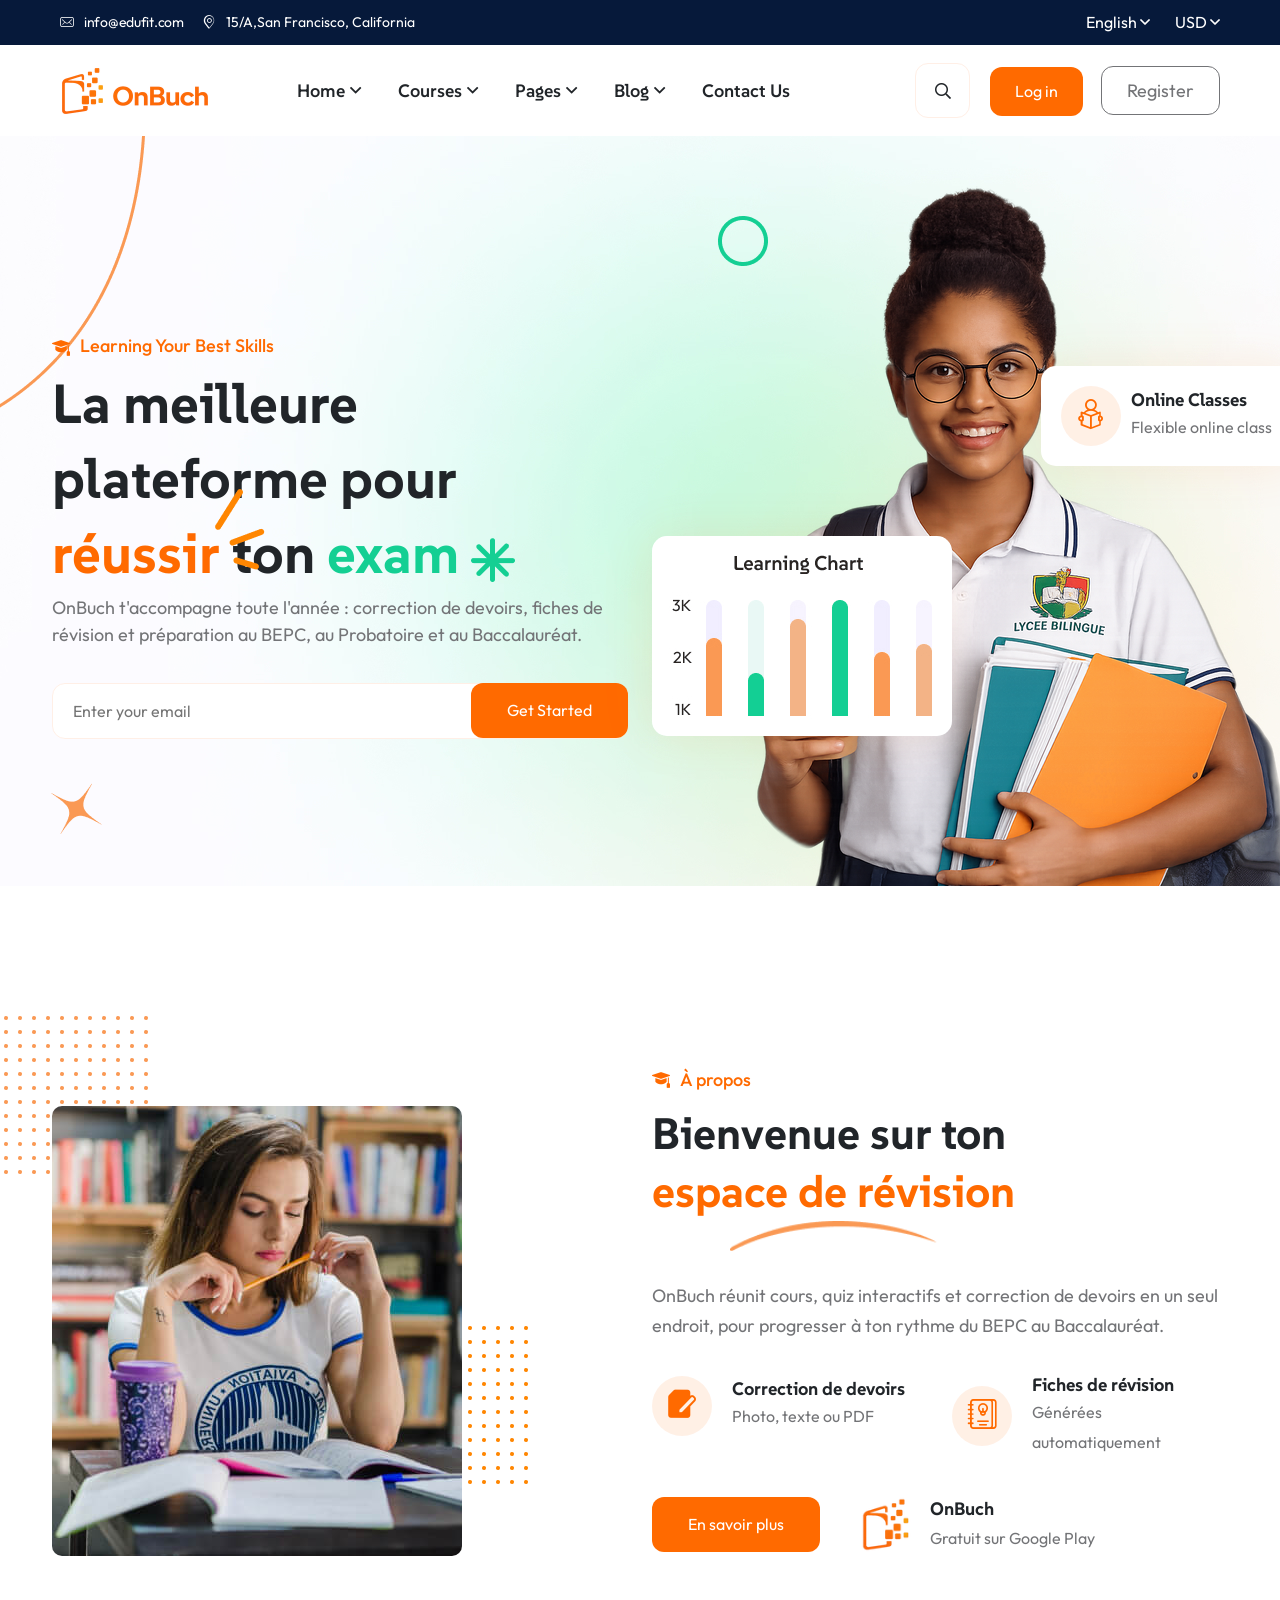
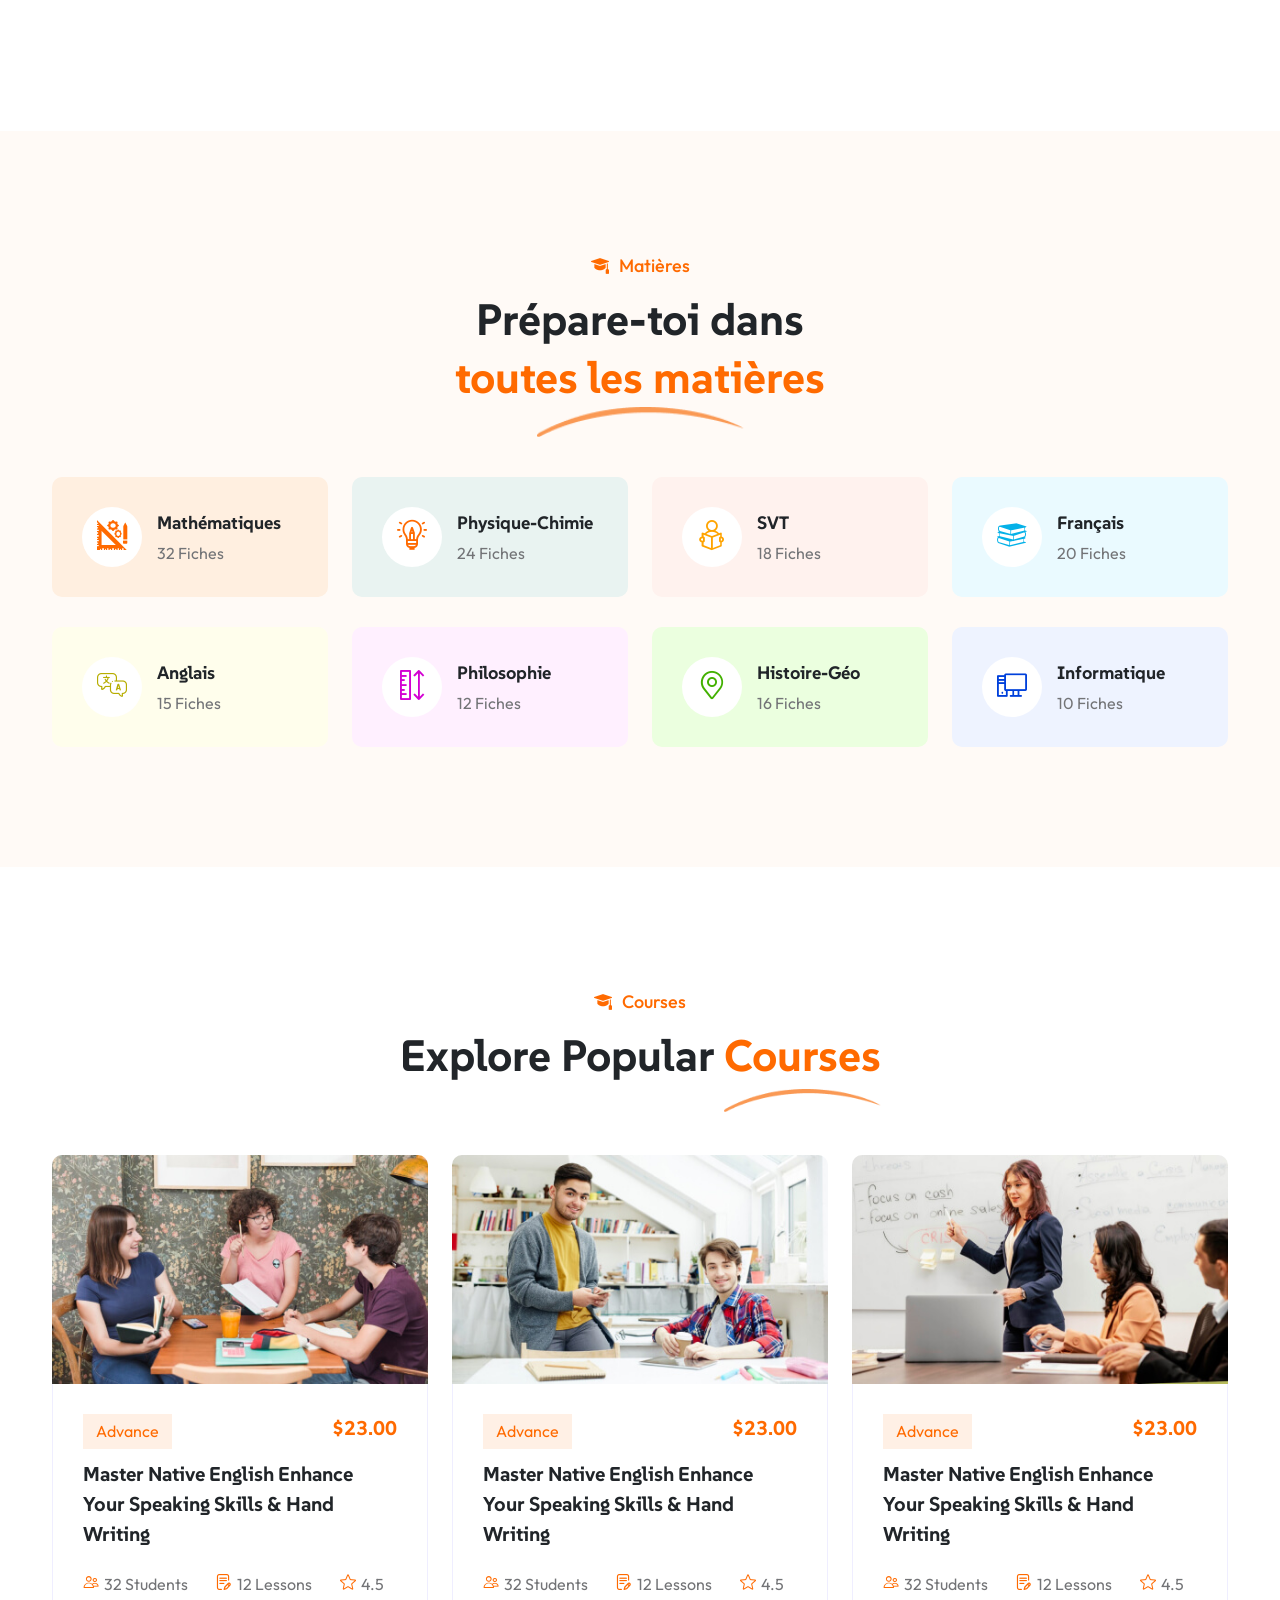
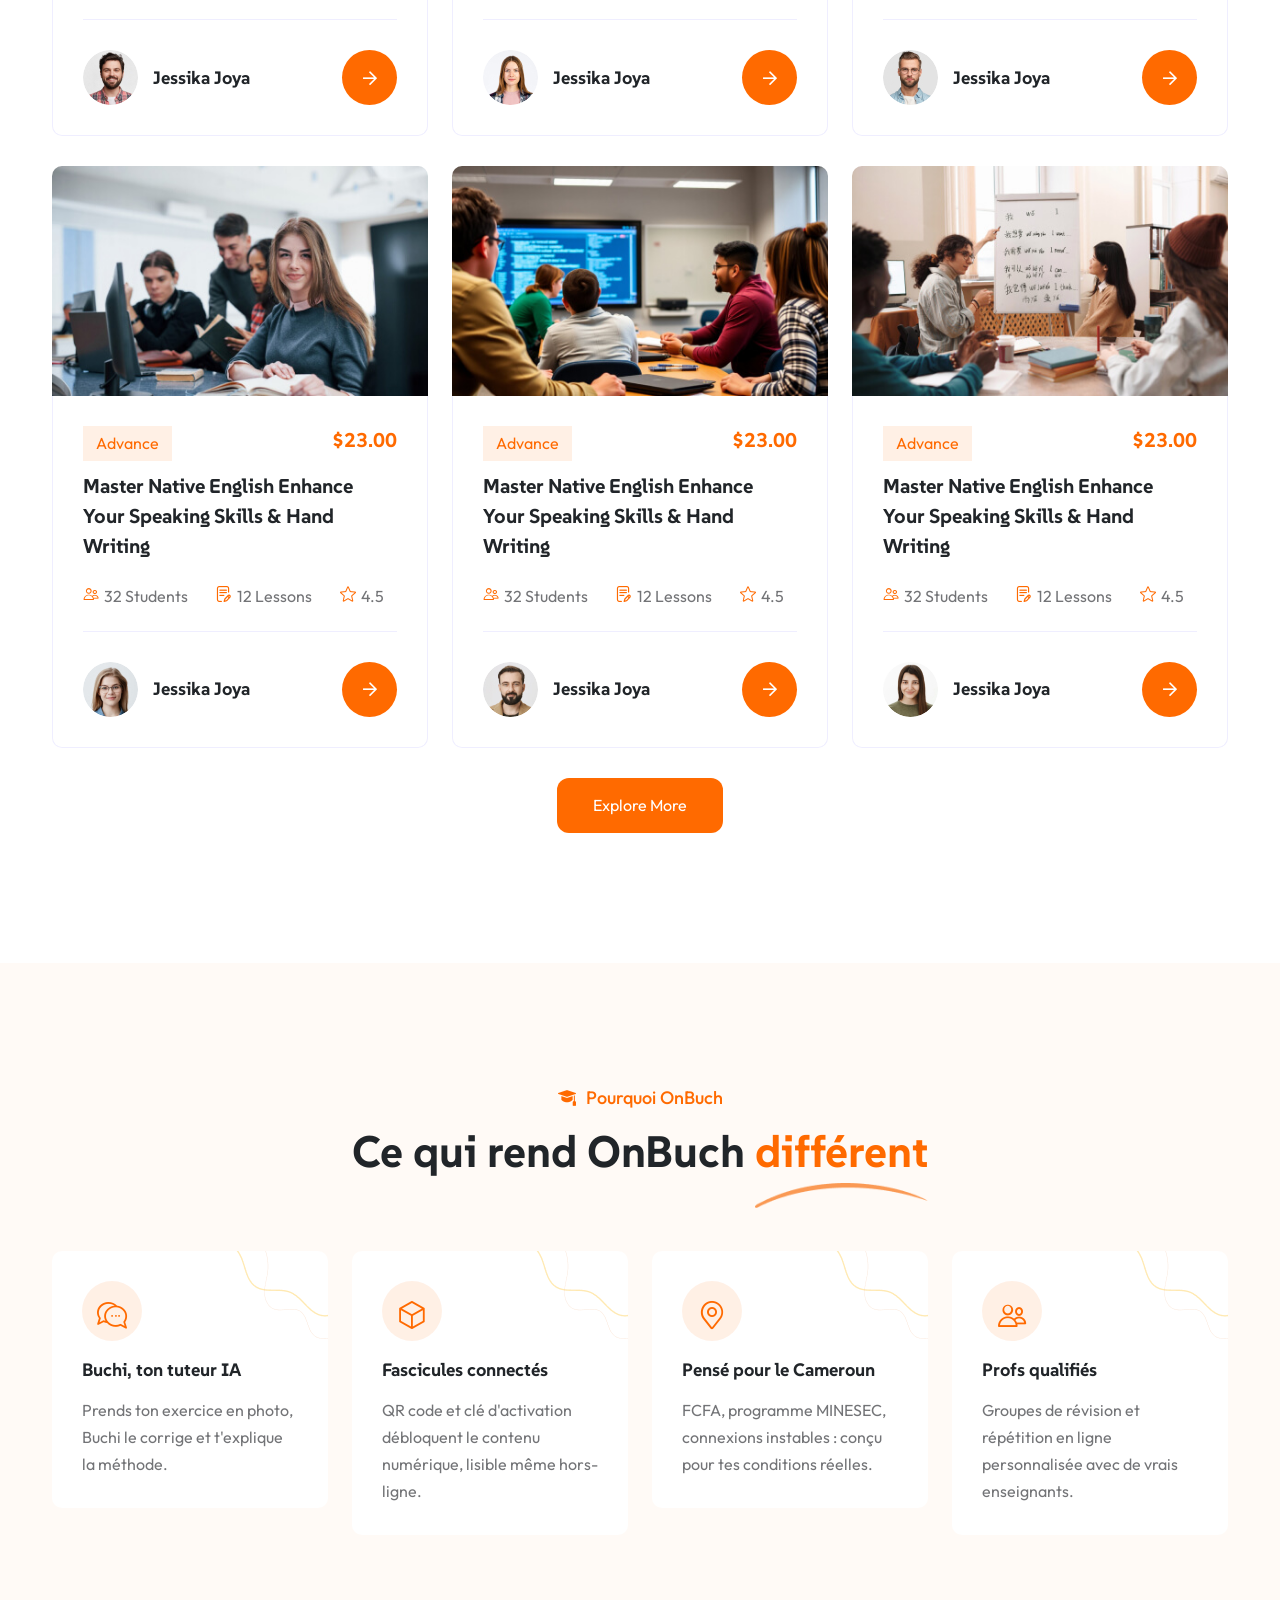
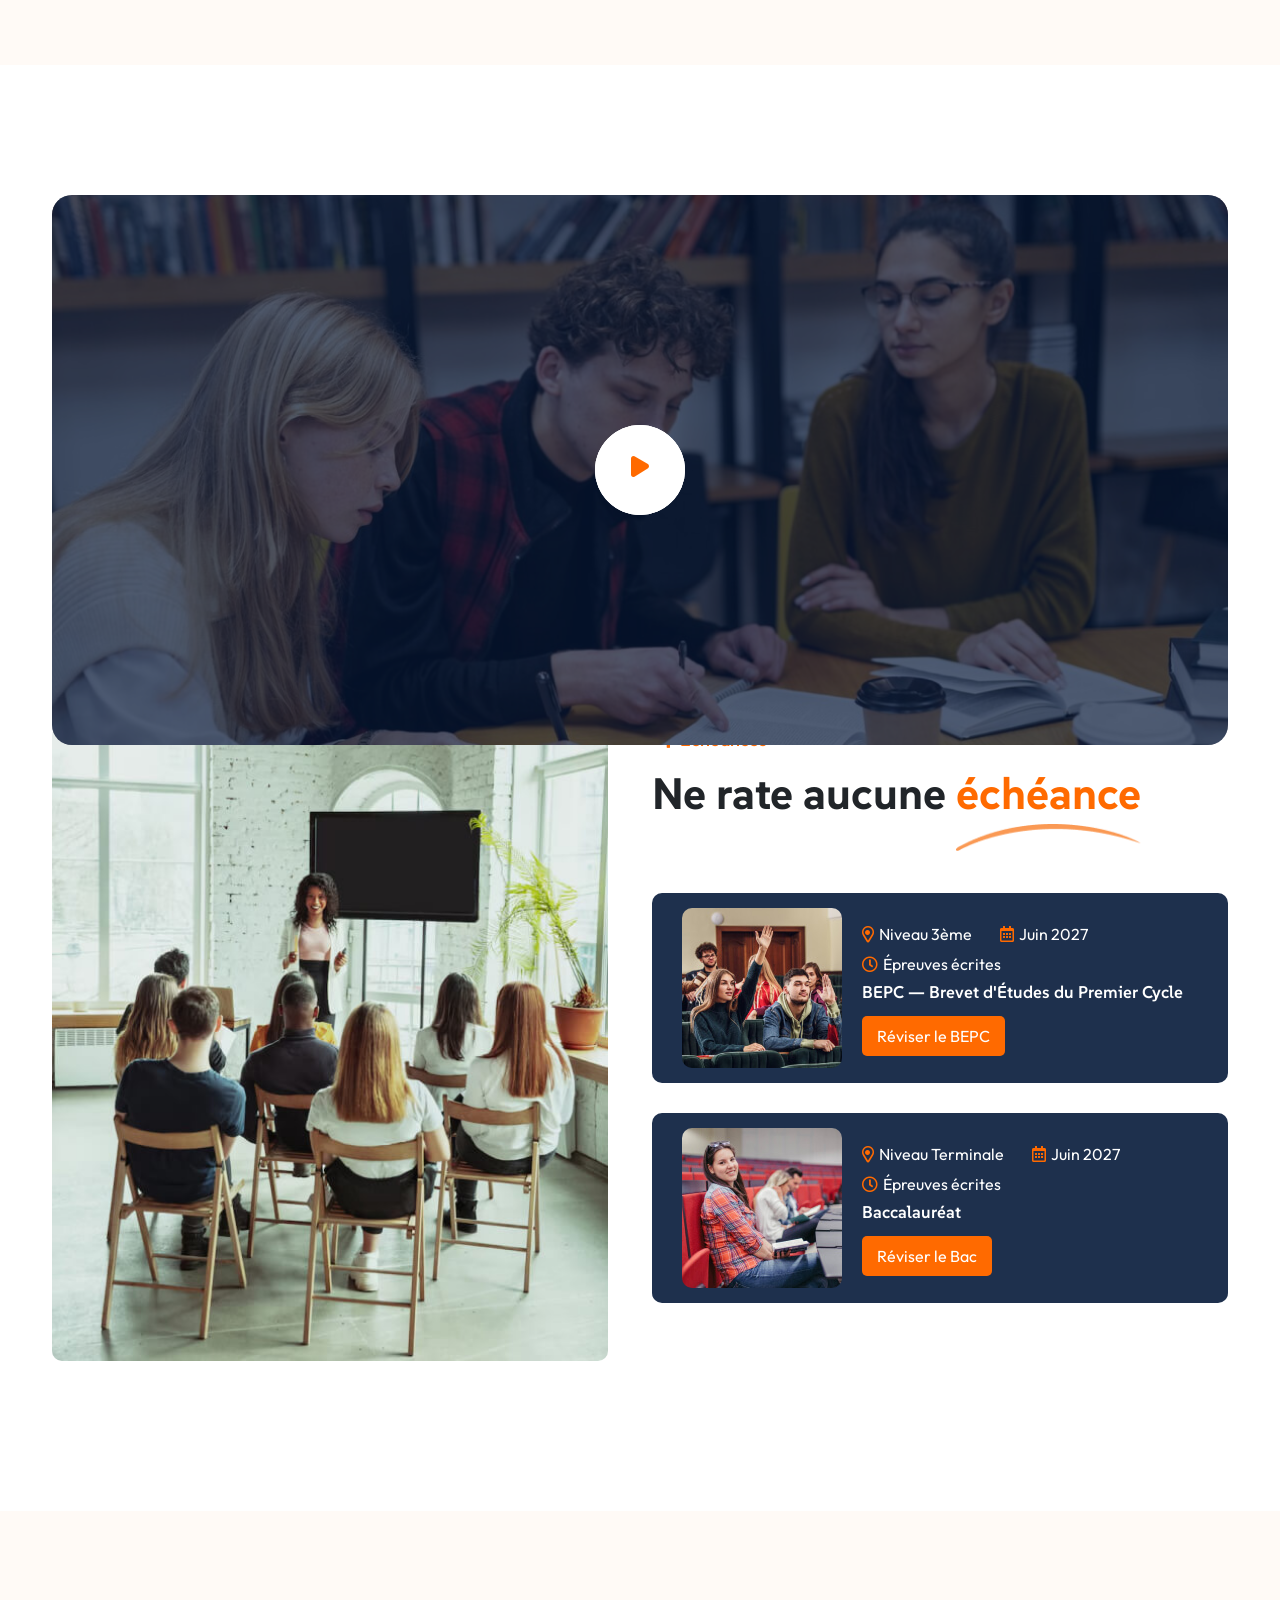
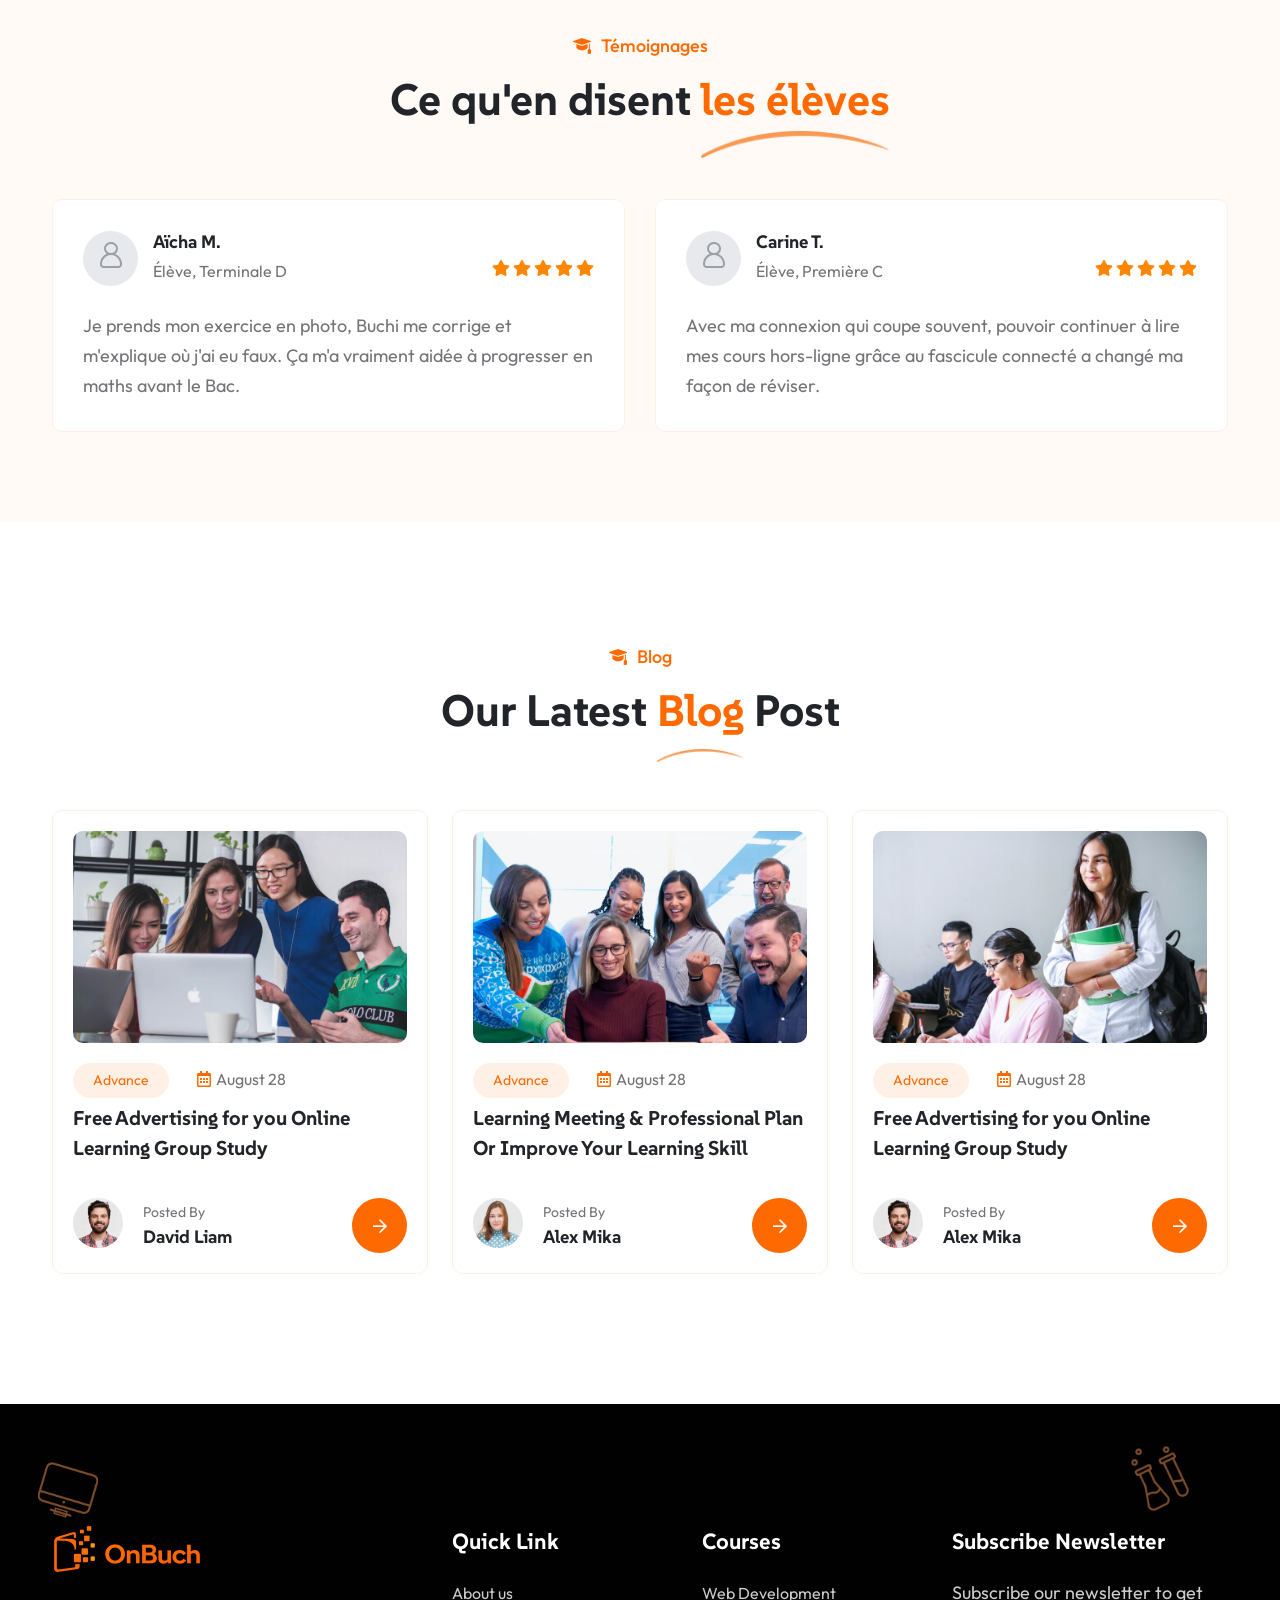
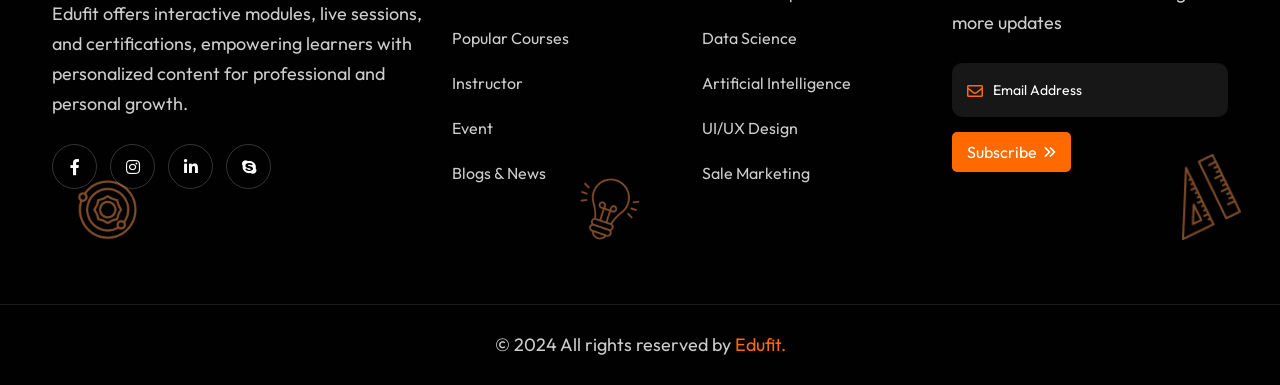
==== commit 6f19f853: "Replace testimonial stock photos with generic placeholder avatars Adds a reusable .avatar-placeholde" ====
--- a/landing-template/edufit/home-online/index.html
+++ b/landing-template/edufit/home-online/index.html
@@ -847,7 +847,7 @@
                             <div class="author-box-rating">
                                 <div class="author-box style-one">
                                     <div class="author-thumb">
-                                        <img src="assets/images/testimonial/author1.jpg" alt="Author Image">
+                                        <div class="avatar-placeholder"><i class="flaticon-avatar"></i></div>
                                     </div>
                                     <div class="author-info">
                                         <h5>Junior N.</h5>
@@ -874,7 +874,7 @@
                             <div class="author-box-rating">
                                 <div class="author-box style-one">
                                     <div class="author-thumb">
-                                        <img src="assets/images/testimonial/author2.jpg" alt="Author Image">
+                                        <div class="avatar-placeholder"><i class="flaticon-avatar"></i></div>
                                     </div>
                                     <div class="author-info">
                                         <h5>Aïcha M.</h5>
@@ -901,7 +901,7 @@
                             <div class="author-box-rating">
                                 <div class="author-box style-one">
                                     <div class="author-thumb">
-                                        <img src="assets/images/testimonial/author2.jpg" alt="Author Image">
+                                        <div class="avatar-placeholder"><i class="flaticon-avatar"></i></div>
                                     </div>
                                     <div class="author-info">
                                         <h5>Carine T.</h5>
--- a/landing-template/edufit/home-online/assets/css/style.css
+++ b/landing-template/edufit/home-online/assets/css/style.css
@@ -303,4 +303,25 @@
     margin-right: 12px;
     margin-left: 12px;
   }
-}+}
+/* Generic placeholder avatar (used in place of stock photos for fictional profiles) */
+.avatar-placeholder {
+  width: 100%;
+  height: 100%;
+  border-radius: 50%;
+  background-color: #e7e9ec;
+  display: -webkit-box;
+  display: -ms-flexbox;
+  display: flex;
+  -webkit-box-align: center;
+      -ms-flex-align: center;
+          align-items: center;
+  -webkit-box-pack: center;
+      -ms-flex-pack: center;
+          justify-content: center;
+  overflow: hidden;
+}
+.avatar-placeholder i {
+  color: #9aa0a6;
+  font-size: 26px;
+}
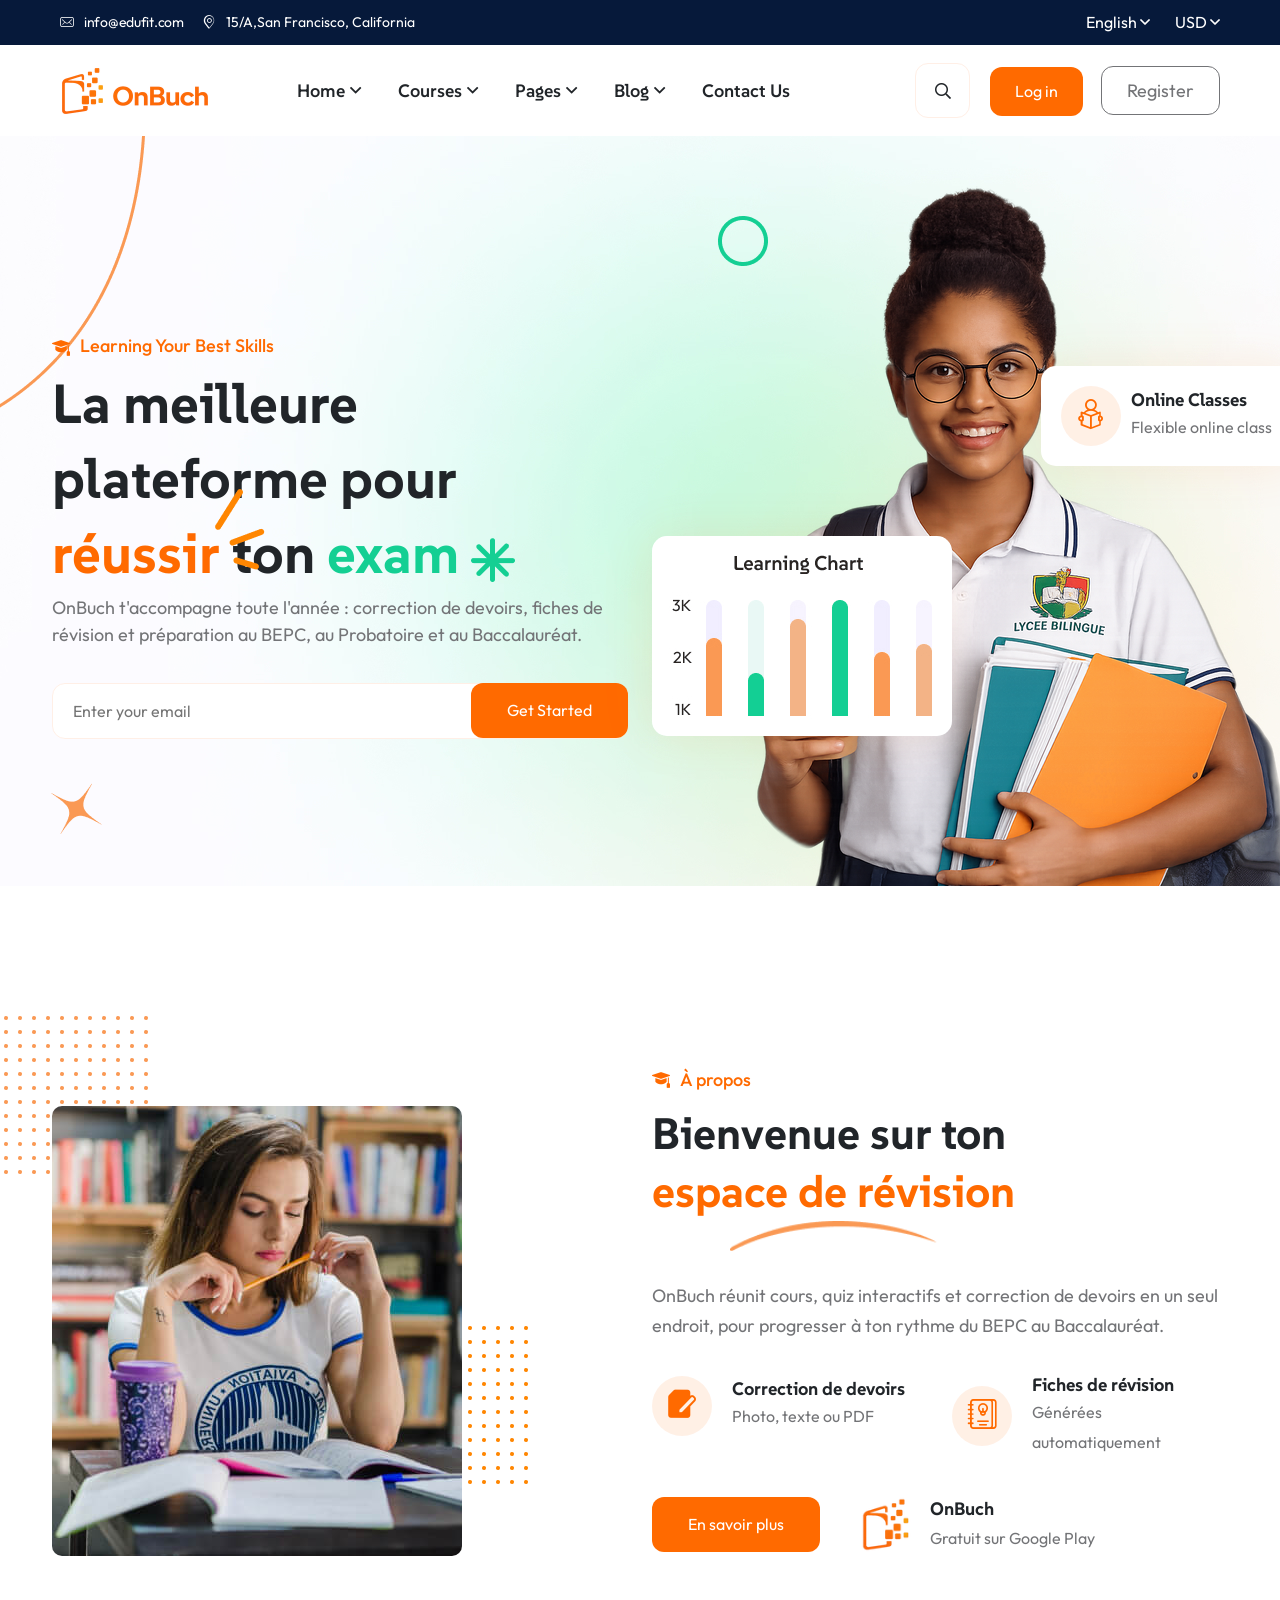
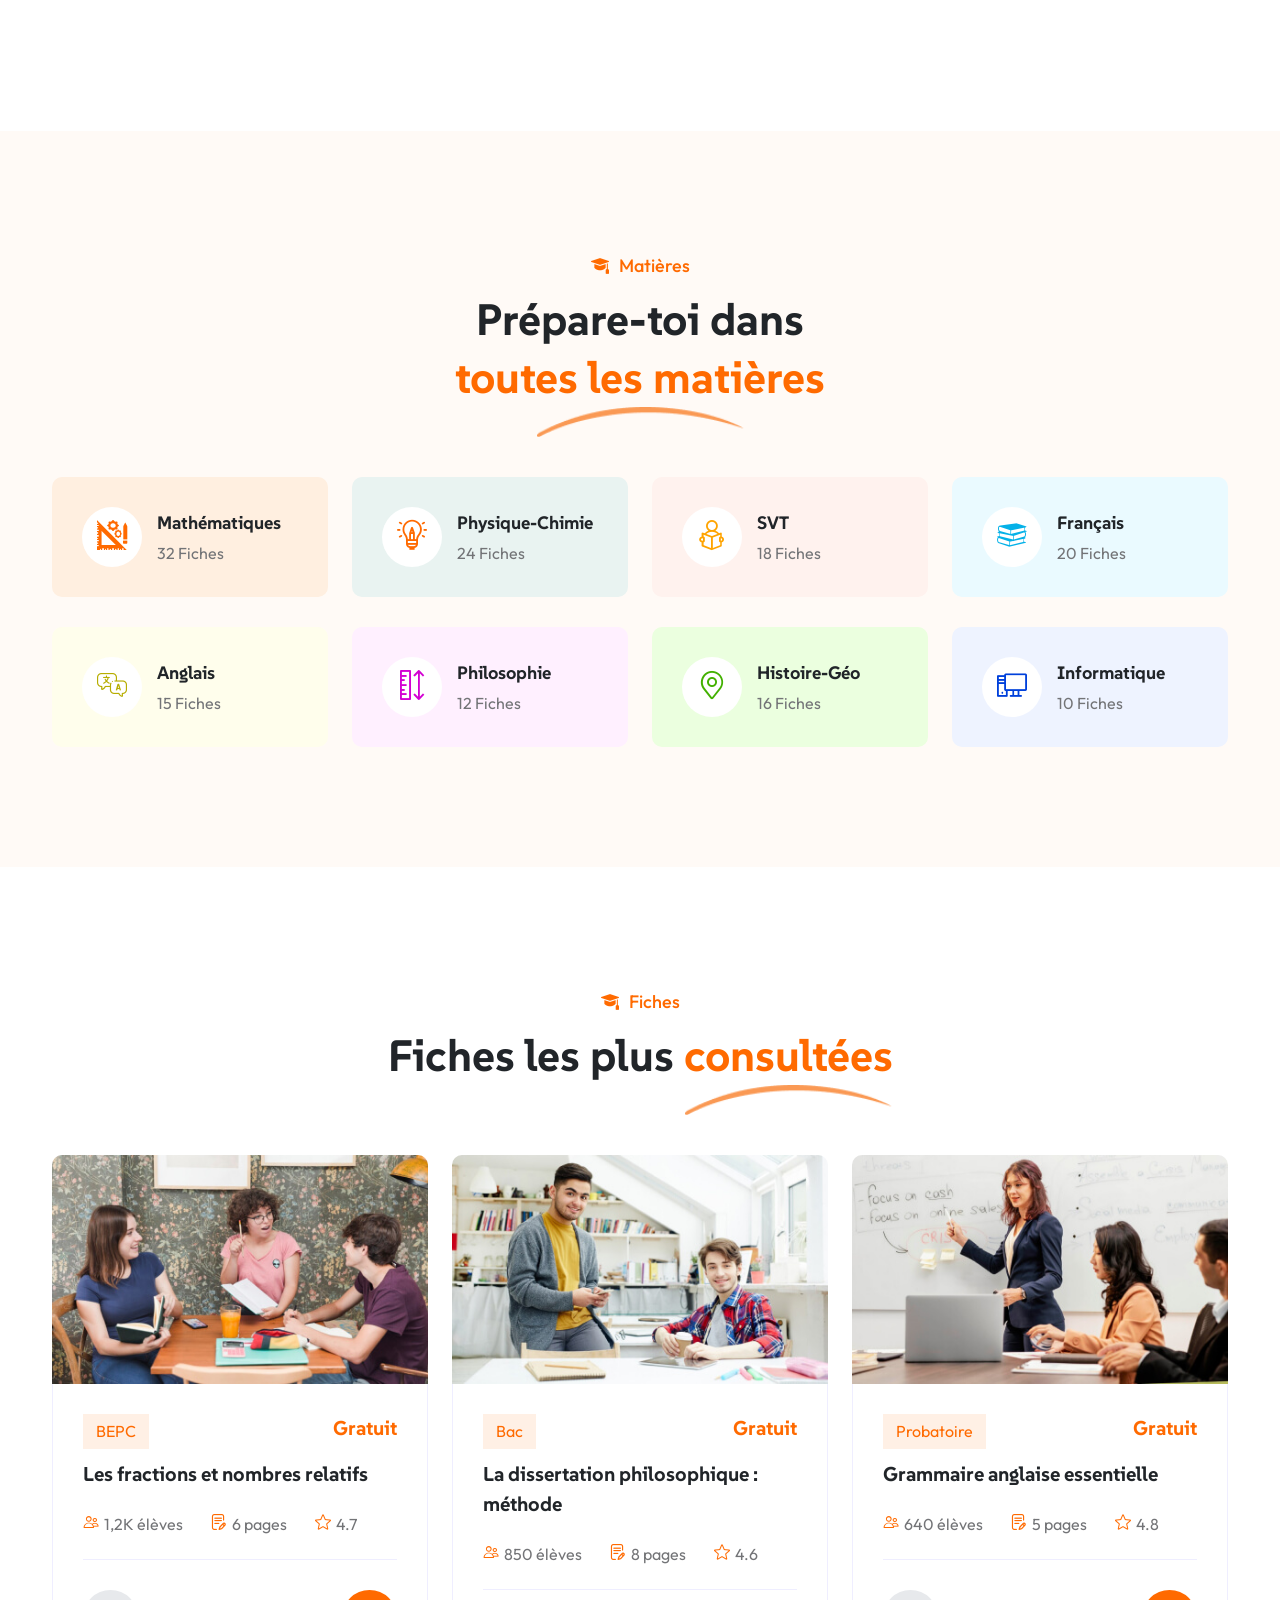
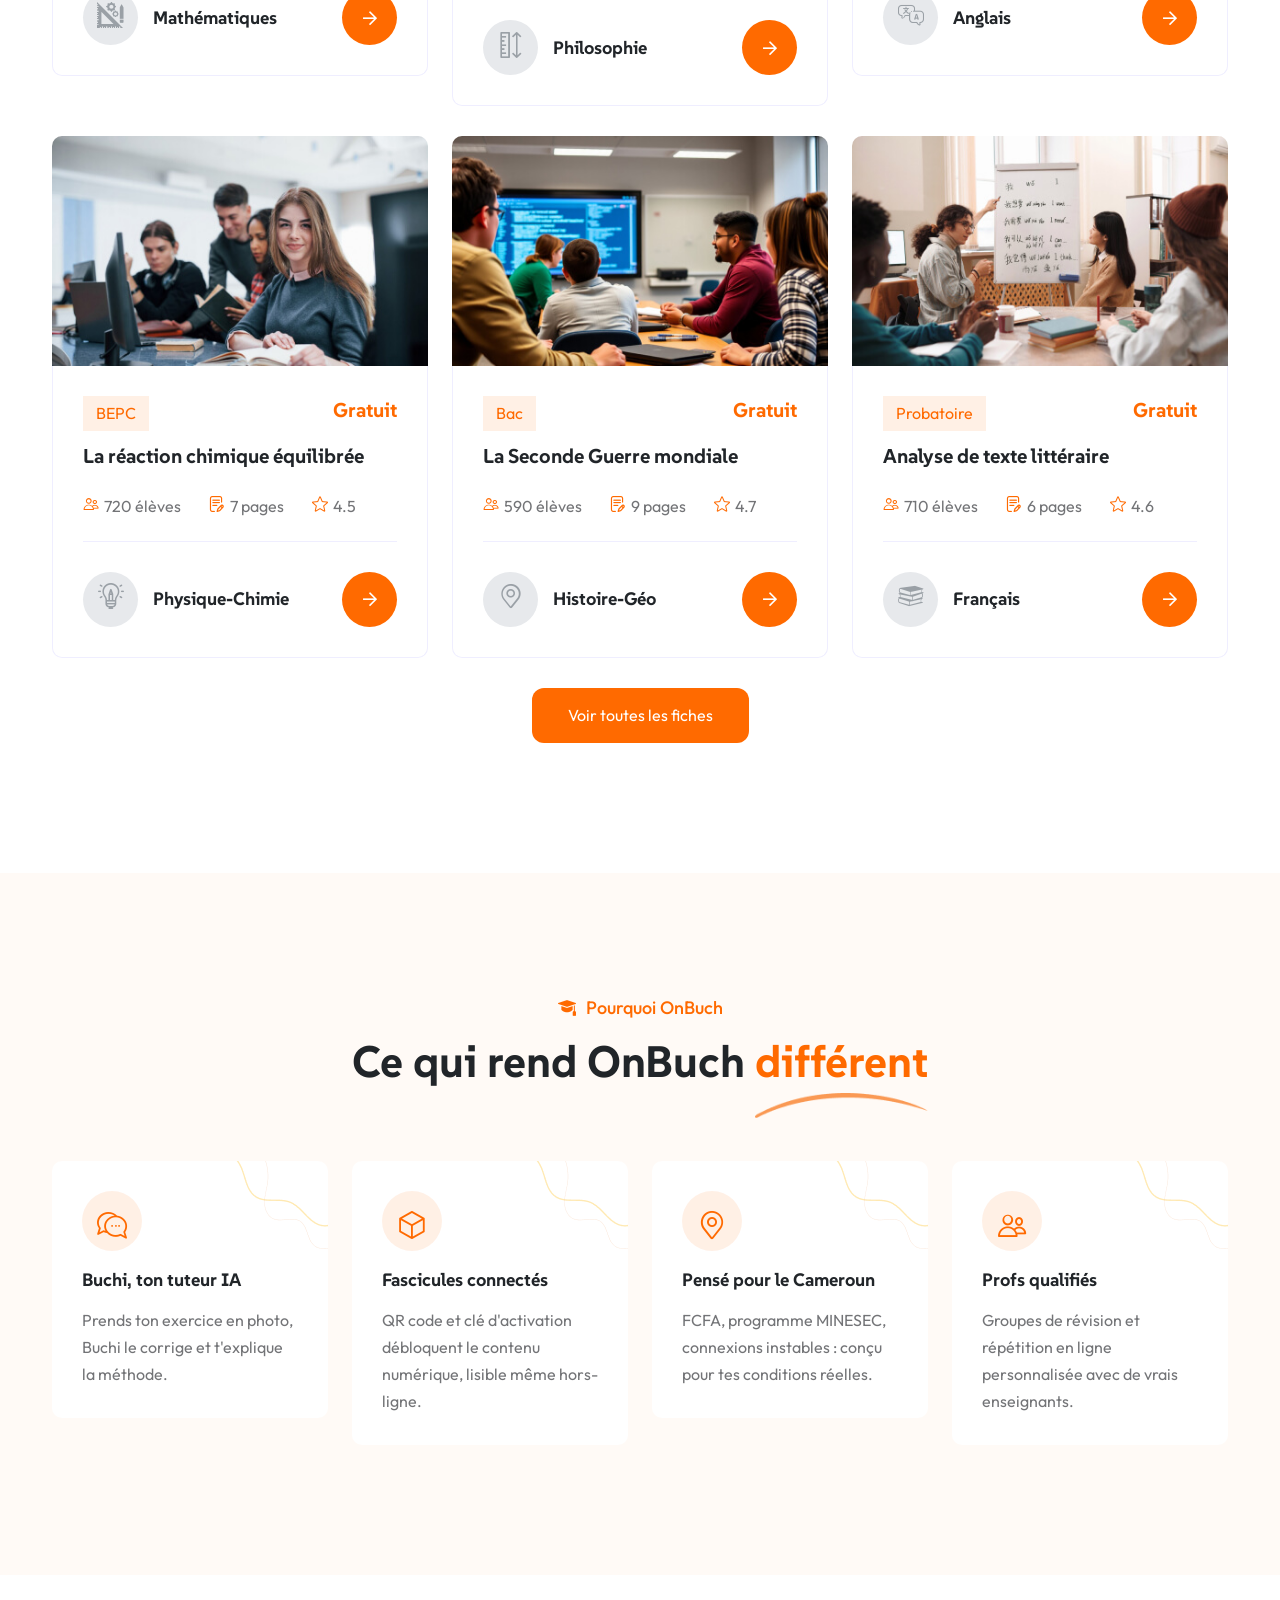
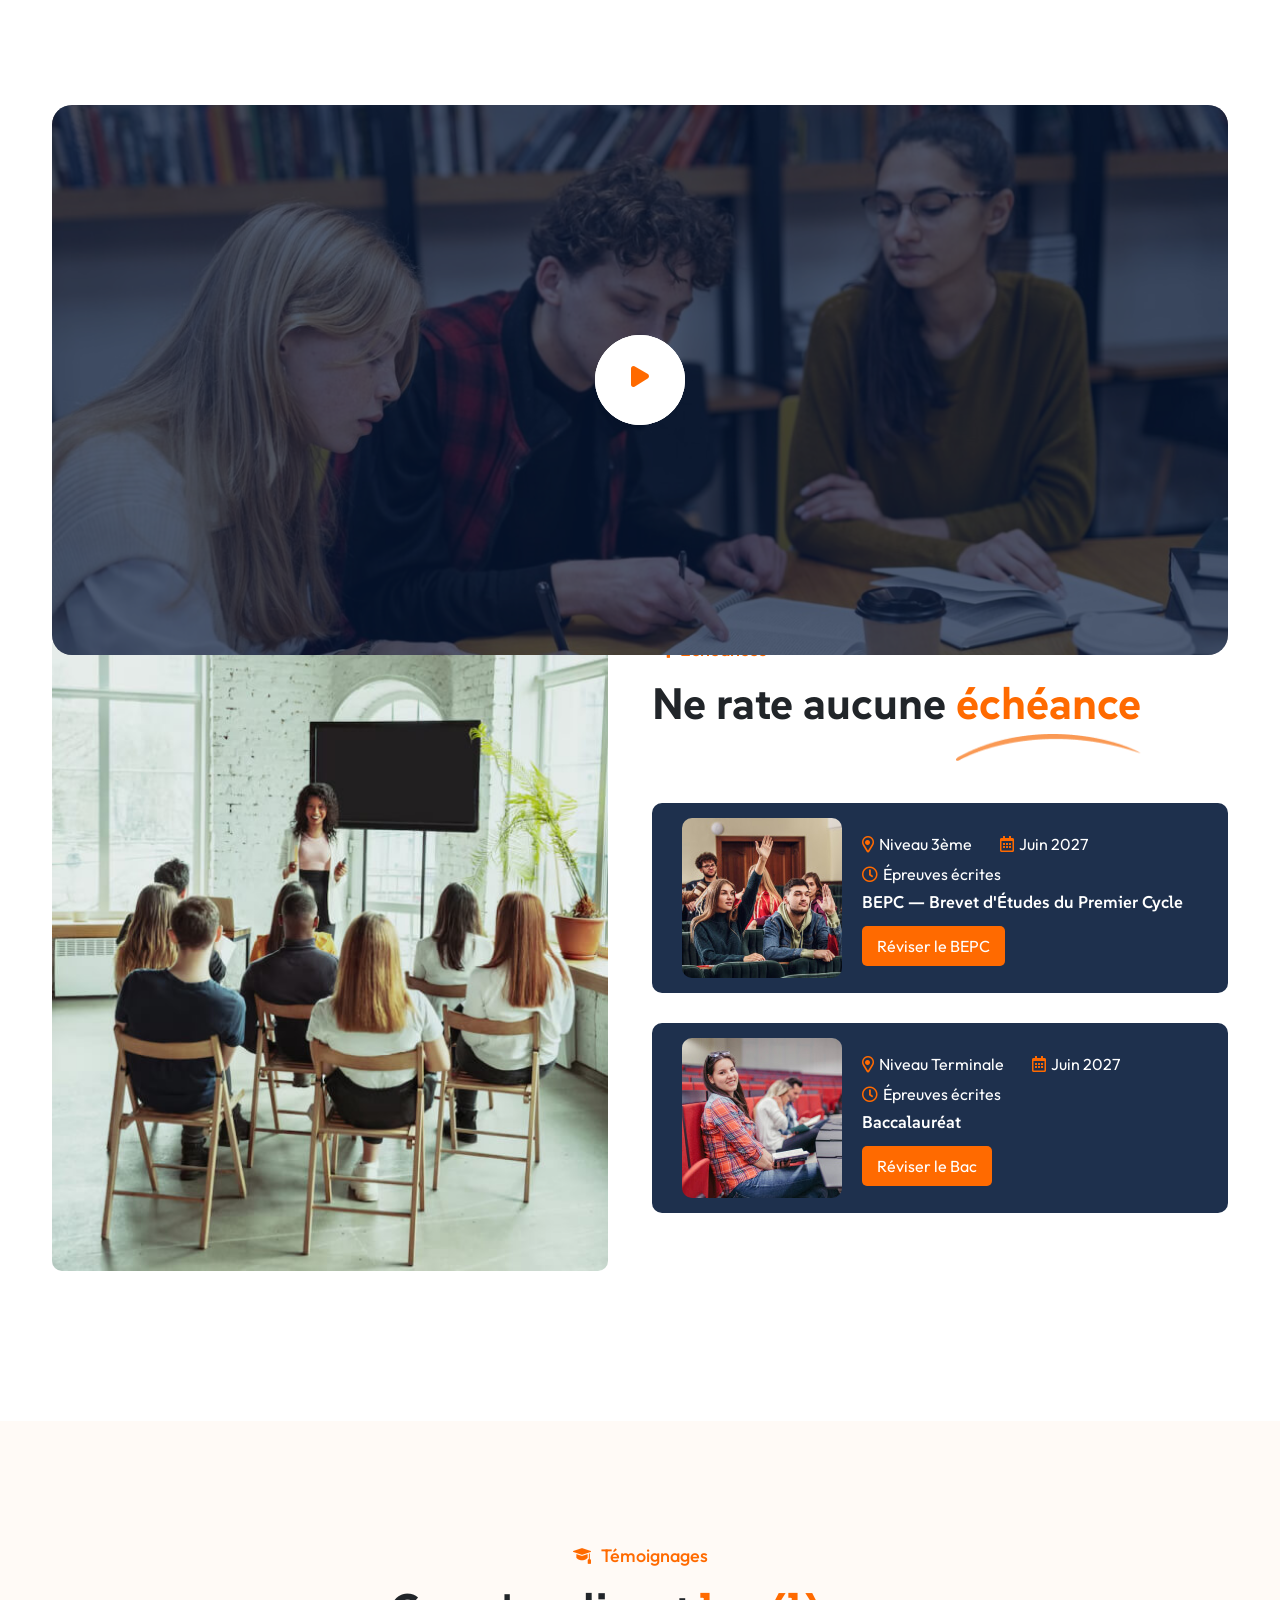
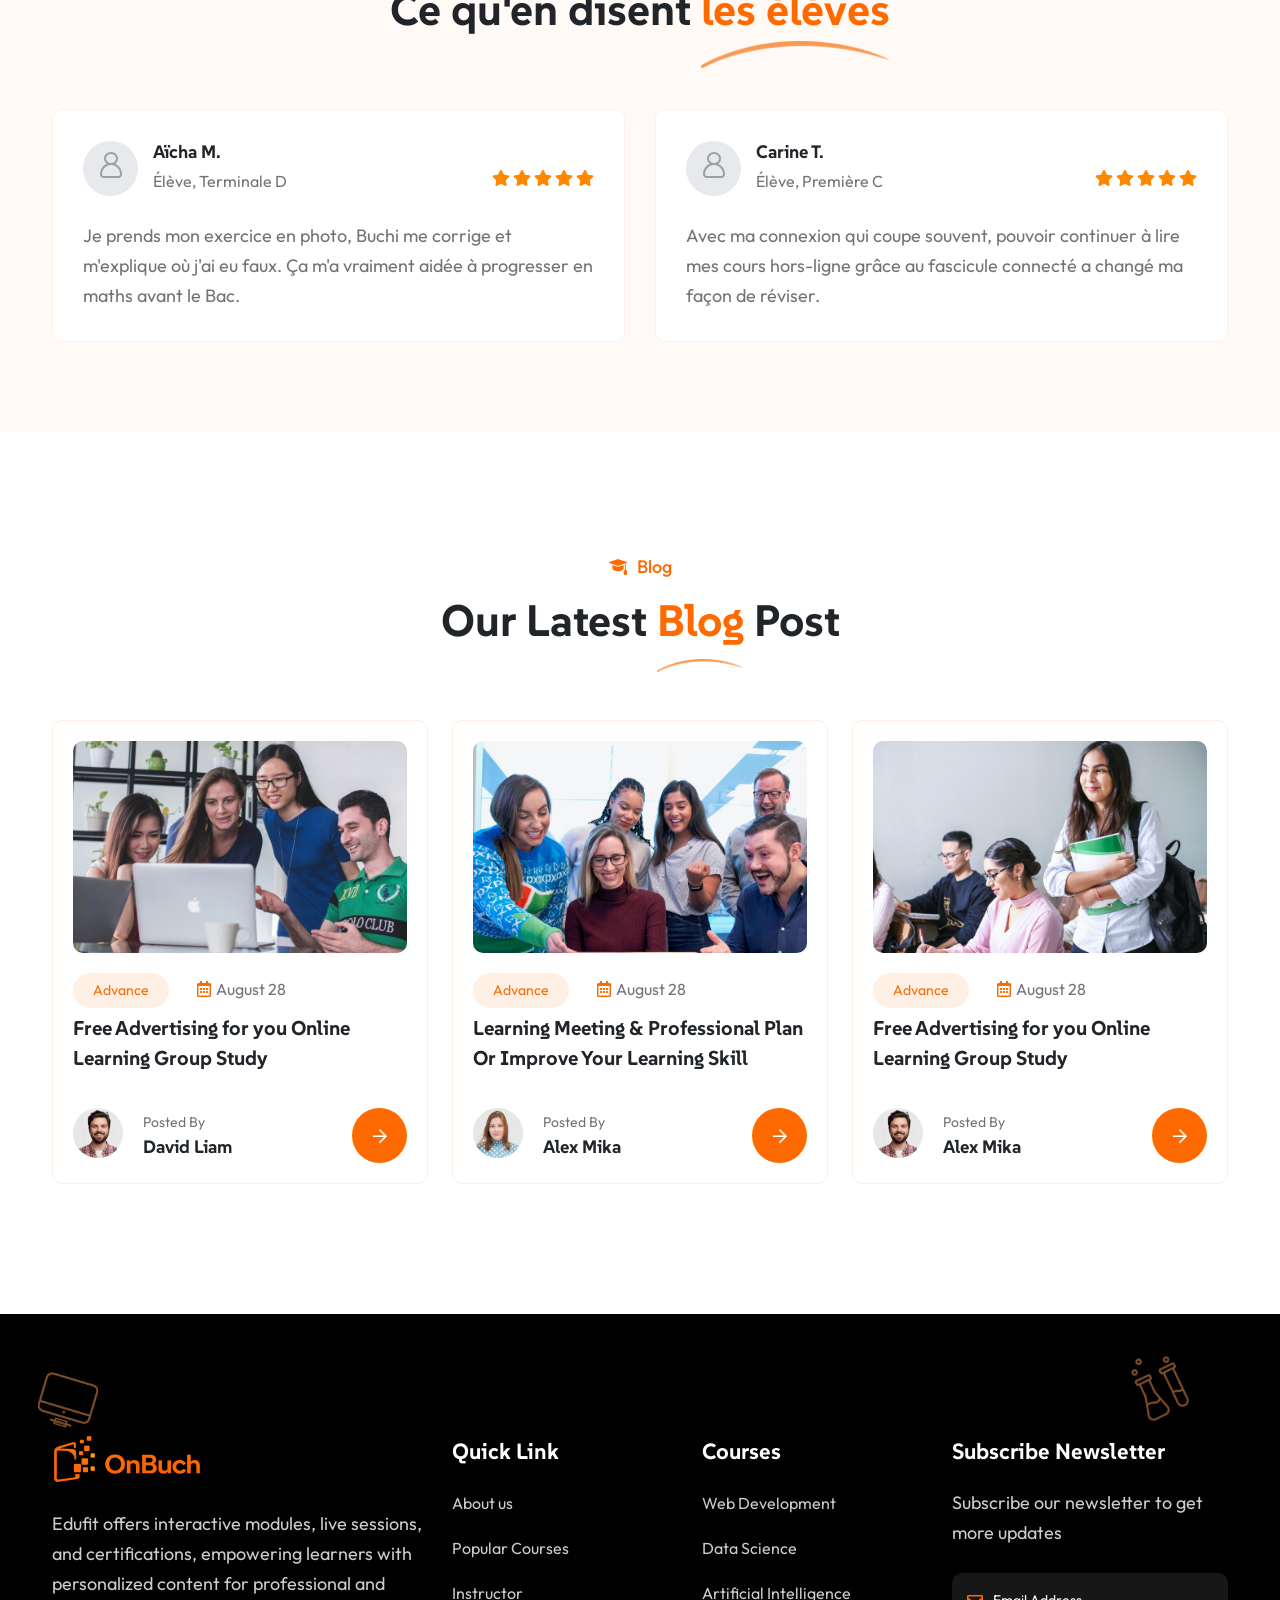
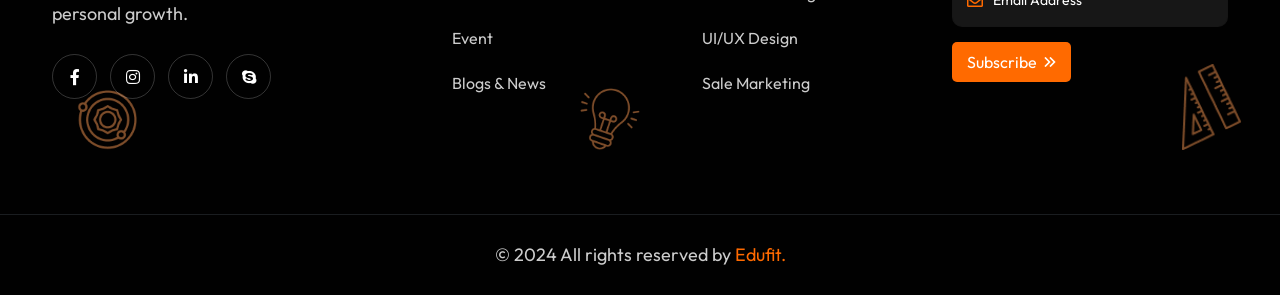
==== commit 92edbf93: "Turn the courses grid into OnBuch revision sheets Replaces the 6 identical paid "Master Native Engli" ====
--- a/landing-template/edufit/home-online/index.html
+++ b/landing-template/edufit/home-online/index.html
@@ -448,8 +448,8 @@
                     <div class="col-lg-12">
                         <!--=== Section Title ===-->
                         <div class="section-title style-one text-center mb-40" data-aos="fade-up" data-aos-delay="10" data-aos-duration="800">
-                            <span class="sub-heading"><i class="flaticon-mortarboard-1"></i>Courses</span>
-                            <h2>Explore Popular <span>Courses</span></span></h2>
+                            <span class="sub-heading"><i class="flaticon-mortarboard-1"></i>Fiches</span>
+                            <h2>Fiches les plus <span>consultées</span></h2>
                         </div>
                     </div>
                 </div>
@@ -463,29 +463,29 @@
                             <div class="course-info">
                                 <div class="course-categories-wrap">
                                     <div class="categories-button">
-                                        <a href="https://html.pixelfit.agency/edufit/pages/course-grid.html">Advance</a>
+                                        <a href="#">BEPC</a>
                                     </div>
                                     <div class="course-price">
-                                        <span class="price"><span class="currency">$</span>23.00</span>
-                                    </div>
-                                </div>
-                                <h3 class="title"><a href="https://html.pixelfit.agency/edufit/pages/course-grid.html">Master Native English Enhance Your Speaking Skills & Hand Writing</a></h3>
+                                        <span class="price">Gratuit</span>
+                                    </div>
+                                </div>
+                                <h3 class="title"><a href="#">Les fractions et nombres relatifs</a></h3>
                                 <div class="course-meta">
-                                    <span><i class="flaticon-group"></i>32 Students</span>
-                                    <span><i class="flaticon-writing"></i>12 Lessons</span>
-                                    <span><i class="flaticon-star-1"></i>4.5</span>
+                                    <span><i class="flaticon-group"></i>1,2K élèves</span>
+                                    <span><i class="flaticon-writing"></i>6 pages</span>
+                                    <span><i class="flaticon-star-1"></i>4.7</span>
                                 </div>
                                 <div class="course-footer">
                                     <div class="instructor-box">
                                         <div class="thumbnail">
-                                            <img src="assets/images/course/instructor1.jpg" alt="instructor">
+                                            <div class="avatar-placeholder"><i class="flaticon-protractor-icon"></i></div>
                                         </div>
                                         <div class="info">
-                                            <h5>Jessika Joya</h5>
+                                            <h5>Mathématiques</h5>
                                         </div>
                                     </div>
                                     <div class="icon-button">
-                                        <a href="https://html.pixelfit.agency/edufit/pages/course-details.html" class="icon-btn style-one"><i class="far fa-arrow-right"></i></a>
+                                        <a href="#" class="icon-btn style-one"><i class="far fa-arrow-right"></i></a>
                                     </div>
                                 </div>
                             </div>
@@ -500,29 +500,29 @@
                             <div class="course-info">
                                 <div class="course-categories-wrap">
                                     <div class="categories-button">
-                                        <a href="https://html.pixelfit.agency/edufit/pages/course-grid.html">Advance</a>
+                                        <a href="#">Bac</a>
                                     </div>
                                     <div class="course-price">
-                                        <span class="price"><span class="currency">$</span>23.00</span>
-                                    </div>
-                                </div>
-                                <h3 class="title"><a href="https://html.pixelfit.agency/edufit/pages/course-grid.html">Master Native English Enhance Your Speaking Skills & Hand Writing</a></h3>
+                                        <span class="price">Gratuit</span>
+                                    </div>
+                                </div>
+                                <h3 class="title"><a href="#">La dissertation philosophique : méthode</a></h3>
                                 <div class="course-meta">
-                                    <span><i class="flaticon-group"></i>32 Students</span>
-                                    <span><i class="flaticon-writing"></i>12 Lessons</span>
-                                    <span><i class="flaticon-star-1"></i>4.5</span>
+                                    <span><i class="flaticon-group"></i>850 élèves</span>
+                                    <span><i class="flaticon-writing"></i>8 pages</span>
+                                    <span><i class="flaticon-star-1"></i>4.6</span>
                                 </div>
                                 <div class="course-footer">
                                     <div class="instructor-box">
                                         <div class="thumbnail">
-                                            <img src="assets/images/course/instructor2.jpg" alt="instructor">
+                                            <div class="avatar-placeholder"><i class="flaticon-scale"></i></div>
                                         </div>
                                         <div class="info">
-                                            <h5>Jessika Joya</h5>
+                                            <h5>Philosophie</h5>
                                         </div>
                                     </div>
                                     <div class="icon-button">
-                                        <a href="https://html.pixelfit.agency/edufit/pages/course-details.html" class="icon-btn style-one"><i class="far fa-arrow-right"></i></a>
+                                        <a href="#" class="icon-btn style-one"><i class="far fa-arrow-right"></i></a>
                                     </div>
                                 </div>
                             </div>
@@ -537,29 +537,29 @@
                             <div class="course-info">
                                 <div class="course-categories-wrap">
                                     <div class="categories-button">
-                                        <a href="https://html.pixelfit.agency/edufit/pages/course-grid.html">Advance</a>
+                                        <a href="#">Probatoire</a>
                                     </div>
                                     <div class="course-price">
-                                        <span class="price"><span class="currency">$</span>23.00</span>
-                                    </div>
-                                </div>
-                                <h3 class="title"><a href="https://html.pixelfit.agency/edufit/pages/course-grid.html">Master Native English Enhance Your Speaking Skills & Hand Writing</a></h3>
+                                        <span class="price">Gratuit</span>
+                                    </div>
+                                </div>
+                                <h3 class="title"><a href="#">Grammaire anglaise essentielle</a></h3>
                                 <div class="course-meta">
-                                    <span><i class="flaticon-group"></i>32 Students</span>
-                                    <span><i class="flaticon-writing"></i>12 Lessons</span>
-                                    <span><i class="flaticon-star-1"></i>4.5</span>
+                                    <span><i class="flaticon-group"></i>640 élèves</span>
+                                    <span><i class="flaticon-writing"></i>5 pages</span>
+                                    <span><i class="flaticon-star-1"></i>4.8</span>
                                 </div>
                                 <div class="course-footer">
                                     <div class="instructor-box">
                                         <div class="thumbnail">
-                                            <img src="assets/images/course/instructor3.jpg" alt="instructor">
+                                            <div class="avatar-placeholder"><i class="flaticon-translate"></i></div>
                                         </div>
                                         <div class="info">
-                                            <h5>Jessika Joya</h5>
+                                            <h5>Anglais</h5>
                                         </div>
                                     </div>
                                     <div class="icon-button">
-                                        <a href="https://html.pixelfit.agency/edufit/pages/course-details.html" class="icon-btn style-one"><i class="far fa-arrow-right"></i></a>
+                                        <a href="#" class="icon-btn style-one"><i class="far fa-arrow-right"></i></a>
                                     </div>
                                 </div>
                             </div>
@@ -574,29 +574,29 @@
                             <div class="course-info">
                                 <div class="course-categories-wrap">
                                     <div class="categories-button">
-                                        <a href="https://html.pixelfit.agency/edufit/pages/course-grid.html">Advance</a>
+                                        <a href="#">BEPC</a>
                                     </div>
                                     <div class="course-price">
-                                        <span class="price"><span class="currency">$</span>23.00</span>
-                                    </div>
-                                </div>
-                                <h3 class="title"><a href="https://html.pixelfit.agency/edufit/pages/course-grid.html">Master Native English Enhance Your Speaking Skills & Hand Writing</a></h3>
+                                        <span class="price">Gratuit</span>
+                                    </div>
+                                </div>
+                                <h3 class="title"><a href="#">La réaction chimique équilibrée</a></h3>
                                 <div class="course-meta">
-                                    <span><i class="flaticon-group"></i>32 Students</span>
-                                    <span><i class="flaticon-writing"></i>12 Lessons</span>
+                                    <span><i class="flaticon-group"></i>720 élèves</span>
+                                    <span><i class="flaticon-writing"></i>7 pages</span>
                                     <span><i class="flaticon-star-1"></i>4.5</span>
                                 </div>
                                 <div class="course-footer">
                                     <div class="instructor-box">
                                         <div class="thumbnail">
-                                            <img src="assets/images/course/instructor4.jpg" alt="instructor">
+                                            <div class="avatar-placeholder"><i class="flaticon-idea"></i></div>
                                         </div>
                                         <div class="info">
-                                            <h5>Jessika Joya</h5>
+                                            <h5>Physique-Chimie</h5>
                                         </div>
                                     </div>
                                     <div class="icon-button">
-                                        <a href="https://html.pixelfit.agency/edufit/pages/course-details.html" class="icon-btn style-one"><i class="far fa-arrow-right"></i></a>
+                                        <a href="#" class="icon-btn style-one"><i class="far fa-arrow-right"></i></a>
                                     </div>
                                 </div>
                             </div>
@@ -611,29 +611,29 @@
                             <div class="course-info">
                                 <div class="course-categories-wrap">
                                     <div class="categories-button">
-                                        <a href="https://html.pixelfit.agency/edufit/pages/course-grid.html">Advance</a>
+                                        <a href="#">Bac</a>
                                     </div>
                                     <div class="course-price">
-                                        <span class="price"><span class="currency">$</span>23.00</span>
-                                    </div>
-                                </div>
-                                <h3 class="title"><a href="https://html.pixelfit.agency/edufit/pages/course-grid.html">Master Native English Enhance Your Speaking Skills & Hand Writing</a></h3>
+                                        <span class="price">Gratuit</span>
+                                    </div>
+                                </div>
+                                <h3 class="title"><a href="#">La Seconde Guerre mondiale</a></h3>
                                 <div class="course-meta">
-                                    <span><i class="flaticon-group"></i>32 Students</span>
-                                    <span><i class="flaticon-writing"></i>12 Lessons</span>
-                                    <span><i class="flaticon-star-1"></i>4.5</span>
+                                    <span><i class="flaticon-group"></i>590 élèves</span>
+                                    <span><i class="flaticon-writing"></i>9 pages</span>
+                                    <span><i class="flaticon-star-1"></i>4.7</span>
                                 </div>
                                 <div class="course-footer">
                                     <div class="instructor-box">
                                         <div class="thumbnail">
-                                            <img src="assets/images/course/instructor5.jpg" alt="instructor">
+                                            <div class="avatar-placeholder"><i class="flaticon-pin-map"></i></div>
                                         </div>
                                         <div class="info">
-                                            <h5>Jessika Joya</h5>
+                                            <h5>Histoire-Géo</h5>
                                         </div>
                                     </div>
                                     <div class="icon-button">
-                                        <a href="https://html.pixelfit.agency/edufit/pages/course-details.html" class="icon-btn style-one"><i class="far fa-arrow-right"></i></a>
+                                        <a href="#" class="icon-btn style-one"><i class="far fa-arrow-right"></i></a>
                                     </div>
                                 </div>
                             </div>
@@ -648,29 +648,29 @@
                             <div class="course-info">
                                 <div class="course-categories-wrap">
                                     <div class="categories-button">
-                                        <a href="https://html.pixelfit.agency/edufit/pages/course-grid.html">Advance</a>
+                                        <a href="#">Probatoire</a>
                                     </div>
                                     <div class="course-price">
-                                        <span class="price"><span class="currency">$</span>23.00</span>
-                                    </div>
-                                </div>
-                                <h3 class="title"><a href="https://html.pixelfit.agency/edufit/pages/course-grid.html">Master Native English Enhance Your Speaking Skills & Hand Writing</a></h3>
+                                        <span class="price">Gratuit</span>
+                                    </div>
+                                </div>
+                                <h3 class="title"><a href="#">Analyse de texte littéraire</a></h3>
                                 <div class="course-meta">
-                                    <span><i class="flaticon-group"></i>32 Students</span>
-                                    <span><i class="flaticon-writing"></i>12 Lessons</span>
-                                    <span><i class="flaticon-star-1"></i>4.5</span>
+                                    <span><i class="flaticon-group"></i>710 élèves</span>
+                                    <span><i class="flaticon-writing"></i>6 pages</span>
+                                    <span><i class="flaticon-star-1"></i>4.6</span>
                                 </div>
                                 <div class="course-footer">
                                     <div class="instructor-box">
                                         <div class="thumbnail">
-                                            <img src="assets/images/course/instructor6.jpg" alt="instructor">
+                                            <div class="avatar-placeholder"><i class="flaticon-books-stack-of-three"></i></div>
                                         </div>
                                         <div class="info">
-                                            <h5>Jessika Joya</h5>
+                                            <h5>Français</h5>
                                         </div>
                                     </div>
                                     <div class="icon-button">
-                                        <a href="https://html.pixelfit.agency/edufit/pages/course-details.html" class="icon-btn style-one"><i class="far fa-arrow-right"></i></a>
+                                        <a href="#" class="icon-btn style-one"><i class="far fa-arrow-right"></i></a>
                                     </div>
                                 </div>
                             </div>
@@ -681,7 +681,7 @@
                     <div class="col-lg-12">
                         <!--===  Course Button  ===-->
                         <div class="course-button text-center" data-aos="fade-up" data-aos-delay="45" data-aos-duration="1500">
-                            <a href="https://html.pixelfit.agency/edufit/pages/course-details.html" class="theme-btn style-one">Explore More</a>
+                            <a href="#" class="theme-btn style-one">Voir toutes les fiches</a>
                         </div>
                     </div>
                 </div>
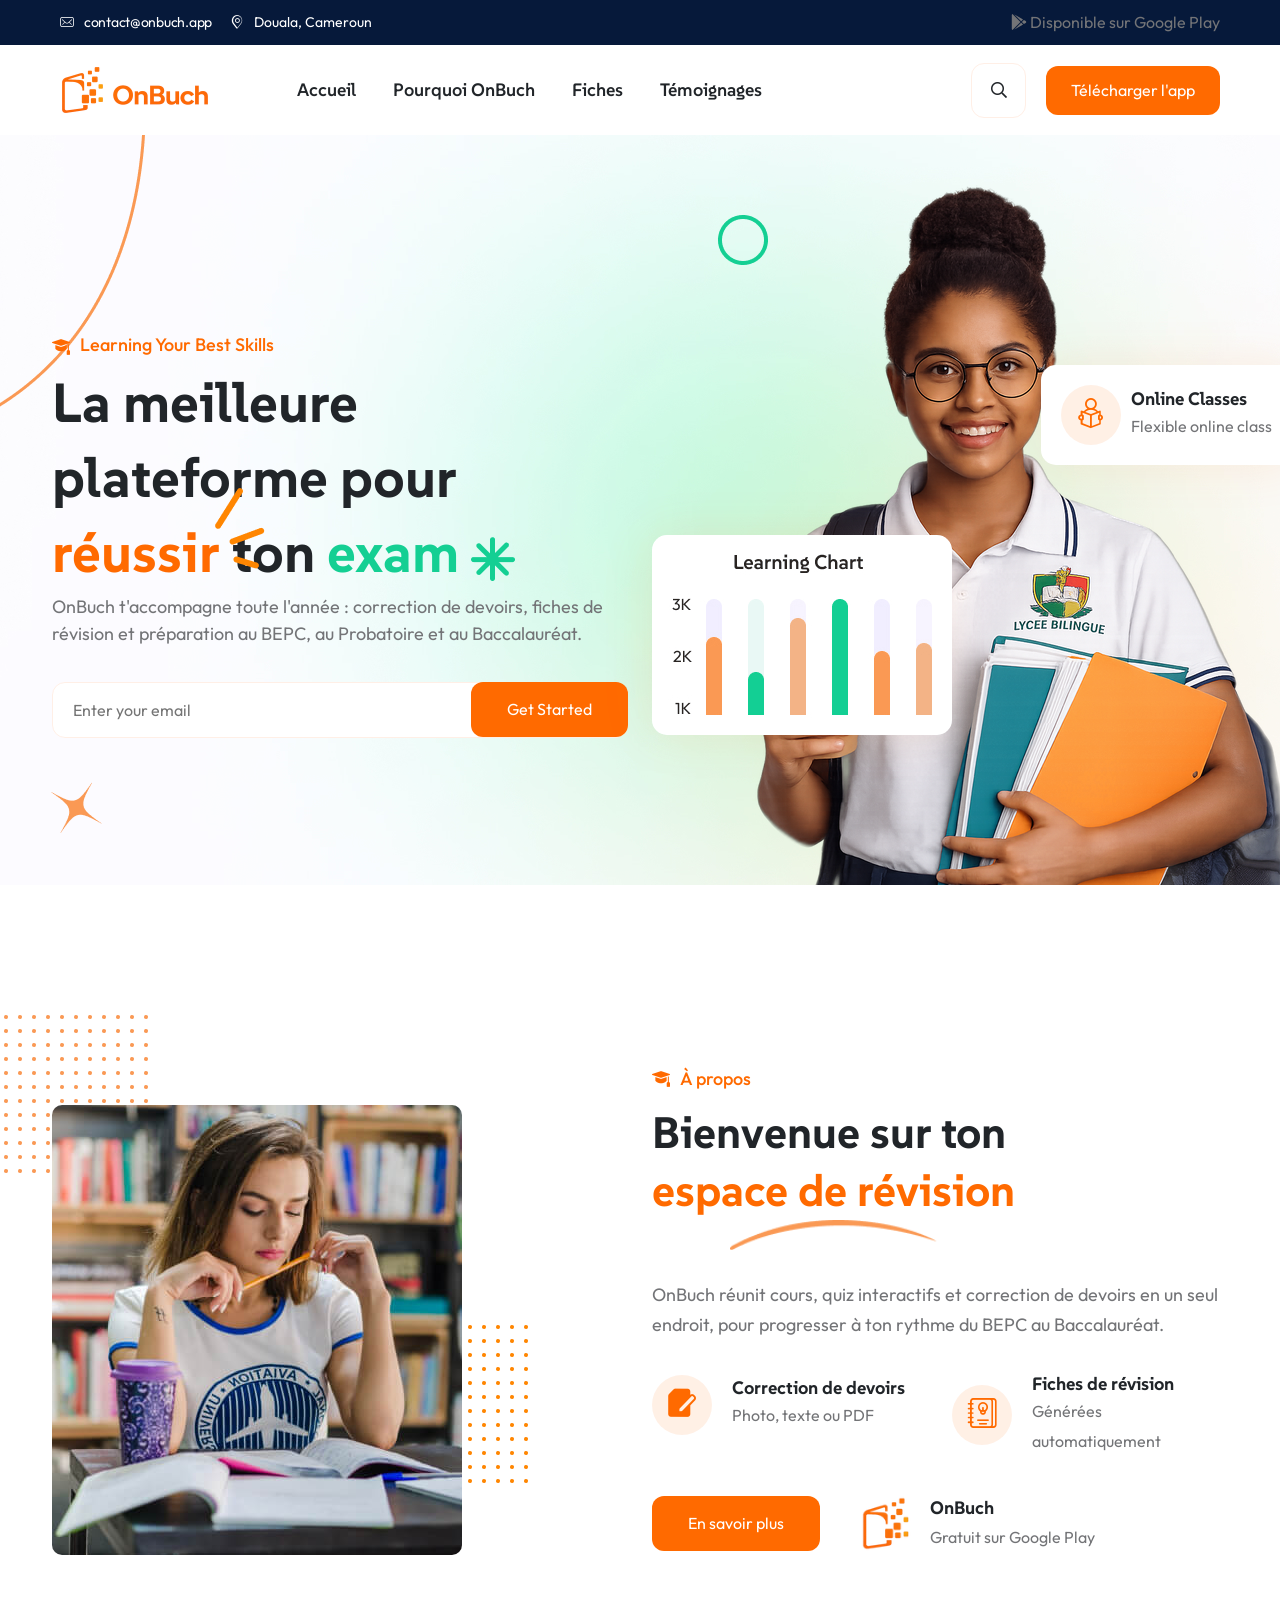
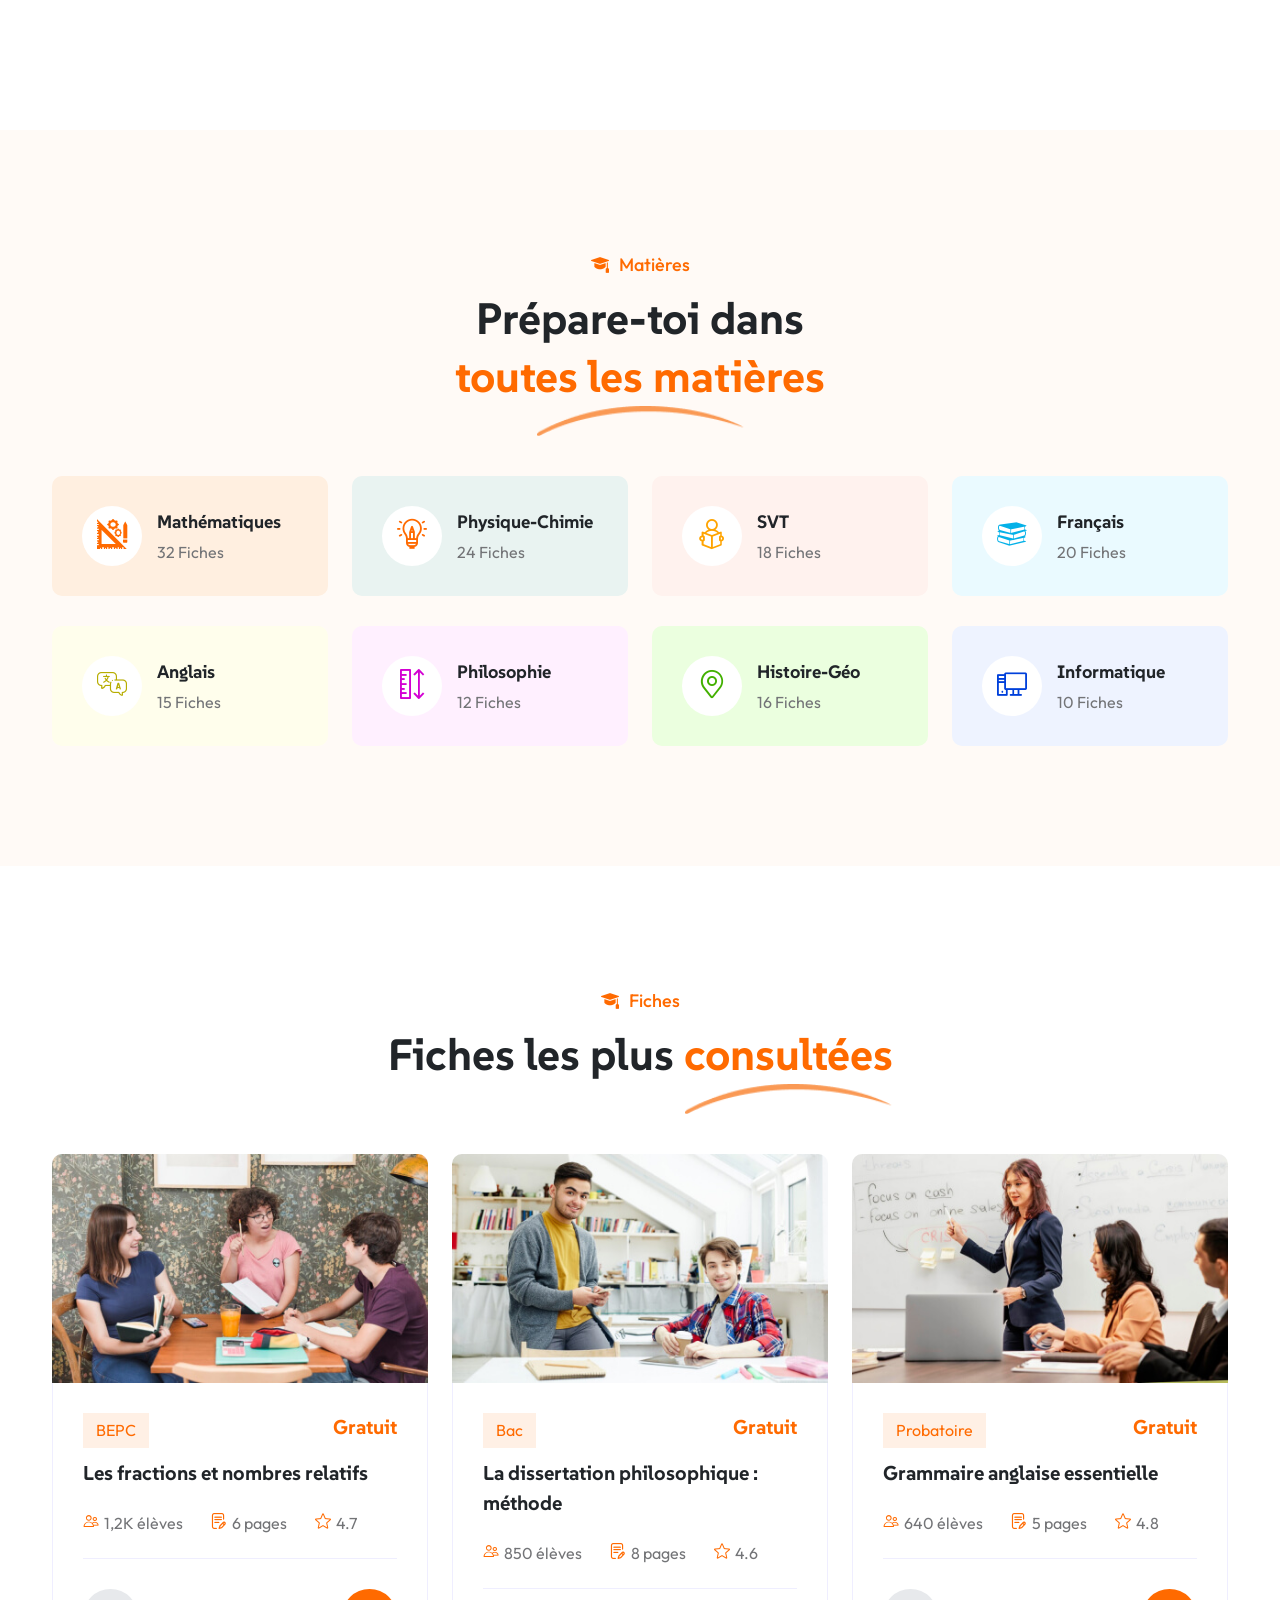
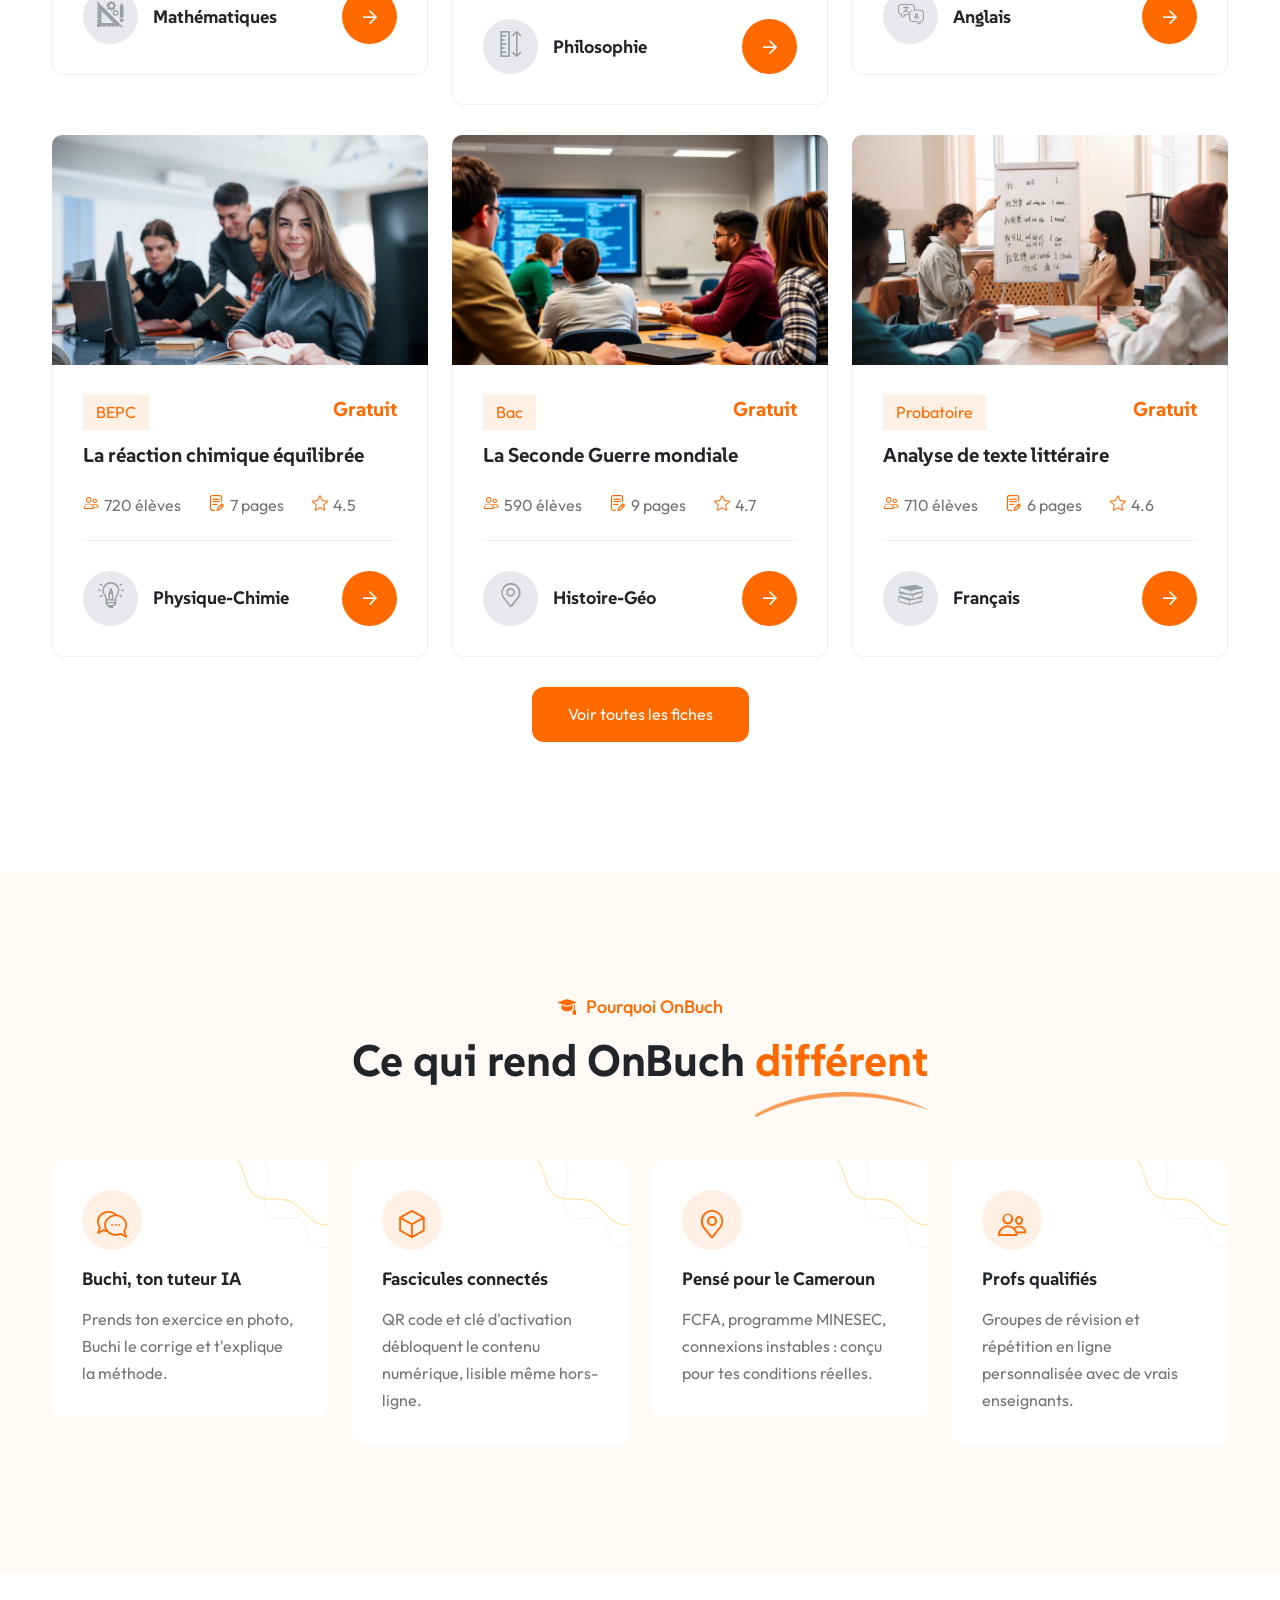
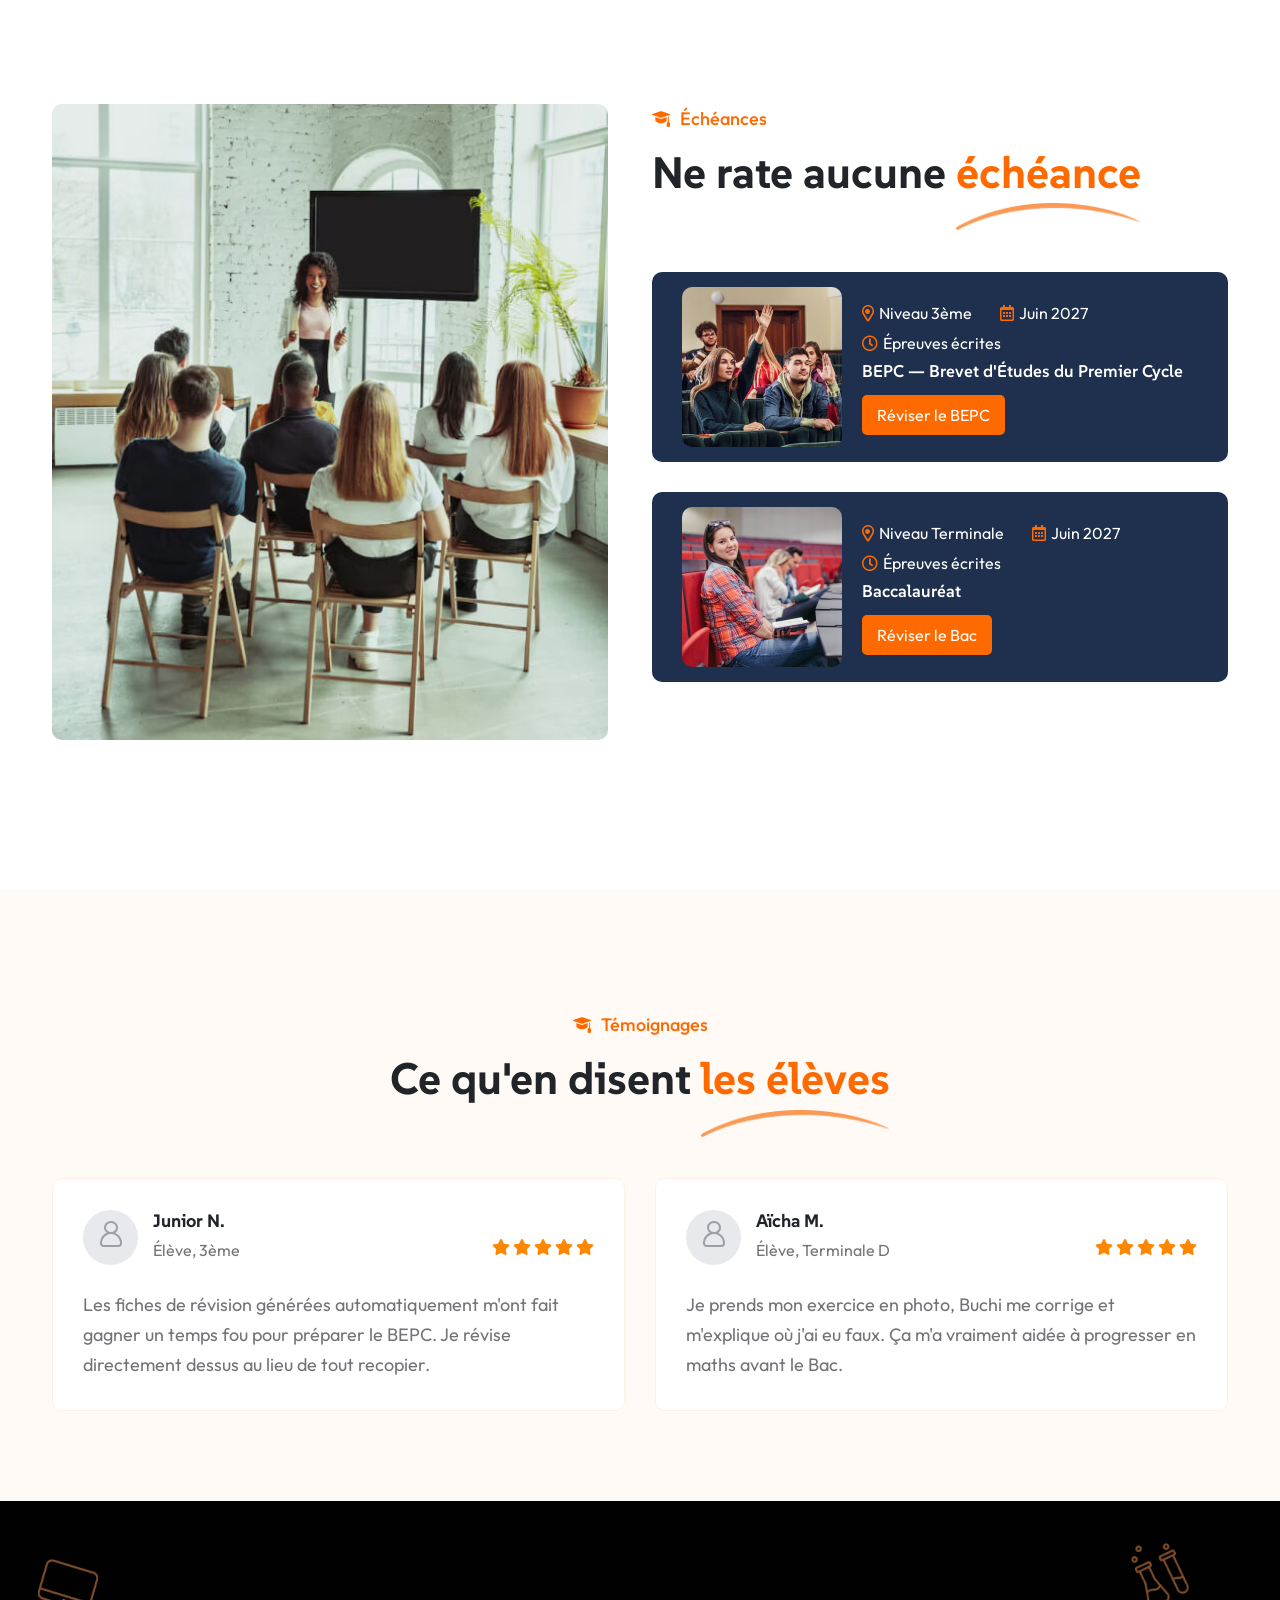
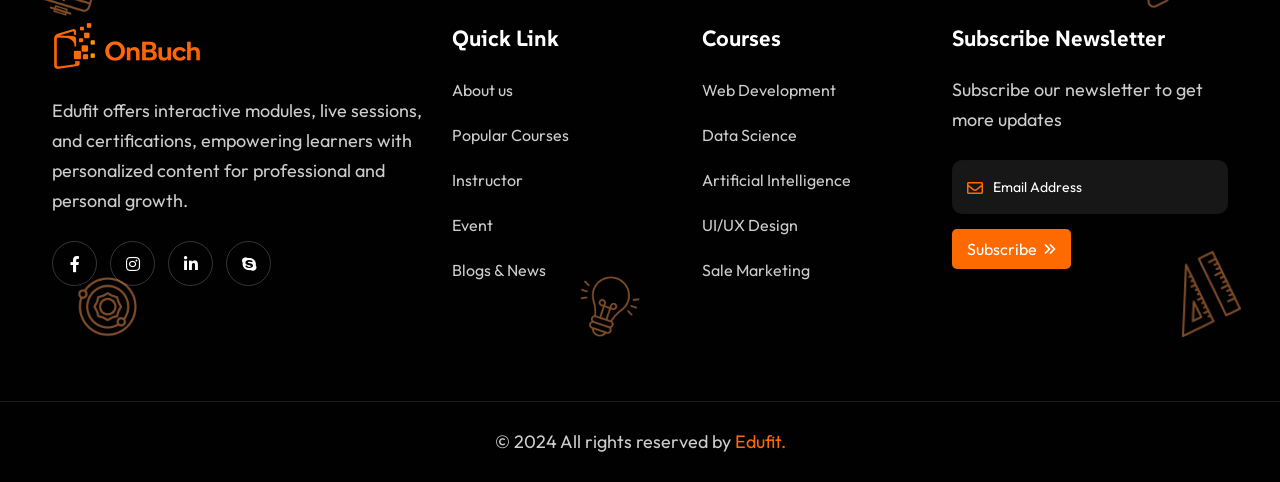
==== commit 1cd8475a: "Rework header, remove blog and video intro sections - Header: top bar now shows a plausible OnBuch c" ====
--- a/landing-template/edufit/home-online/index.html
+++ b/landing-template/edufit/home-online/index.html
@@ -62,40 +62,14 @@
                         <div class="col-lg-6">
                             <!--===  Top Bar Left  ===-->
                             <div class="top-left">
-                                <span><i class="flaticon-email"></i><a href="mailto:info@edufit.com">info@edufit.com</a></span>
-                                <span><i class="flaticon-pin-map"></i>15/A,San Francisco, California</span>
+                                <span><i class="flaticon-email"></i><a href="mailto:contact@onbuch.app">contact@onbuch.app</a></span>
+                                <span><i class="flaticon-pin-map"></i>Douala, Cameroun</span>
                             </div>
                         </div>
                         <div class="col-lg-6">
                             <!--===  Top Bar Right  ===-->
                             <div class="top-right">
-                                <!--===  Dropdown  ===-->
-                                <div class="edufit-dropdown language-dropdown">
-                                    <a href="javascript:void(0)">English <i class="far fa-angle-down"></i></a>
-                                    <ul class="dropdown">
-                                        <li>
-                                            <a href="javascript:void(0)">English</a>
-                                        </li>
-                                        <li>
-                                            <a href="javascript:void(0)">Russian</a>
-                                        </li>
-                                        <li>
-                                            <a href="javascript:void(0)">French</a>
-                                        </li>
-                                    </ul> 
-                                </div>
-                                <!--===  Dropdown  ===-->
-                                <div class="edufit-dropdown currency-dropdown">
-                                    <a href="javascript:void(0)">USD <i class="far fa-angle-down"></i></a>
-                                    <ul class="dropdown">
-                                        <li>
-                                            <a href="javascript:void(0)">EU</a>
-                                        </li>
-                                        <li>
-                                            <a href="javascript:void(0)">INR</a>
-                                        </li>
-                                    </ul> 
-                                </div>
+                                <span><a href="https://play.google.com/store/apps/details?id=com.luvvix.onbuch&hl=fr" target="_blank" rel="noopener"><i class="fab fa-google-play"></i> Disponible sur Google Play</a></span>
                             </div>
                         </div>
                     </div>
@@ -126,47 +100,15 @@
                                 <!--=== Main Menu ===-->
                                 <nav class="main-menu">
                                     <ul>
-                                        <li class="menu-item has-children"><a href="index.html#">Home</a>
-                                            <ul class="sub-menu">
-                                                <li><a href="index.html">Online learning</a></li>
-                                                <li><a href="https://html.pixelfit.agency/edufit/home-language/index.html">Language Academy</a></li>
-                                            </ul>
-                                        </li>
-                                        <li class="menu-item has-children"><a href="index.html#">Courses</a>
-                                            <ul class="sub-menu">
-                                                <li><a href="https://html.pixelfit.agency/edufit/pages/course-grid.html">Course Grid</a></li>
-                                                <li><a href="https://html.pixelfit.agency/edufit/pages/course-list.html">Course List</a></li>
-                                                <li><a href="https://html.pixelfit.agency/edufit/pages/course-details.html">Course Details</a></li>
-                                            </ul>
-                                        </li>
-                                        <li class="menu-item has-children"><a href="index.html#">Pages</a>
-                                            <ul class="sub-menu">
-                                                <li><a href="https://html.pixelfit.agency/edufit/pages/about.html">About Us</a></li>
-                                                <li><a href="https://html.pixelfit.agency/edufit/pages/instructor.html">Our Instructor</a></li>
-                                                <li><a href="https://html.pixelfit.agency/edufit/pages/instructor-details.html">Instructor Details</a></li>
-                                                <li><a href="https://html.pixelfit.agency/edufit/pages/event.html">Our Event</a></li>
-                                                <li><a href="https://html.pixelfit.agency/edufit/pages/event-details.html">Event Details</a></li>
-                                                <li><a href="https://html.pixelfit.agency/edufit/pages/pricing.html">Pricing</a></li>
-                                                <li><a href="https://html.pixelfit.agency/edufit/pages/faq.html">Faqs</a></li>
-                                                <li><a href="https://html.pixelfit.agency/edufit/pages/login.html">Login</a></li>
-                                                <li><a href="https://html.pixelfit.agency/edufit/pages/signup.html">SingUp</a></li>
-                                                <li><a href="https://html.pixelfit.agency/edufit/pages/404.html">404</a></li>
-                                            </ul>
-                                        </li>
-                                        <li class="menu-item has-children"><a href="index.html#">Blog</a>
-                                            <ul class="sub-menu">
-                                                <li><a href="https://html.pixelfit.agency/edufit/pages/blog-grid.html">Blog Grid</a></li>
-                                                <li><a href="https://html.pixelfit.agency/edufit/pages/blog-list.html">Blog List</a></li>
-                                                <li><a href="https://html.pixelfit.agency/edufit/pages/blog-details.html">Blog Details</a></li>
-                                            </ul>
-                                        </li>
-                                        <li class="menu-item"><a href="https://html.pixelfit.agency/edufit/pages/contact.html">Contact Us</a></li>
+                                        <li class="menu-item"><a href="index.html">Accueil</a></li>
+                                        <li class="menu-item"><a href="#pourquoi-onbuch">Pourquoi OnBuch</a></li>
+                                        <li class="menu-item"><a href="#fiches">Fiches</a></li>
+                                        <li class="menu-item"><a href="#temoignages">Témoignages</a></li>
                                     </ul>
                                 </nav>
                                 <!--=== Edufit Nav Button ===-->
                                 <div class="edufit-nav-button d-block d-xl-none mt-40">
-                                    <a href="https://html.pixelfit.agency/edufit/pages/contact.html" class="theme-btn style-one">Log in</a>
-                                    <a href="https://html.pixelfit.agency/edufit/pages/contact.html" class="theme-btn style-two">Register</a>
+                                    <a href="https://play.google.com/store/apps/details?id=com.luvvix.onbuch&hl=fr" target="_blank" rel="noopener" class="theme-btn style-one">Télécharger l'app</a>
                                 </div>
                             </div>
                             <!--=== Header Nav Right ===-->
@@ -175,8 +117,7 @@
                                     <button class="icon" data-bs-toggle="modal" data-bs-target="#search-modal"><i class="far fa-search"></i></button>
                                 </div>
                                 <div class="nav-button d-none d-xl-block">
-                                    <a href="https://html.pixelfit.agency/edufit/pages/contact.html" class="theme-btn style-one">Log in</a>
-                                    <a href="https://html.pixelfit.agency/edufit/pages/contact.html" class="theme-btn style-two">Register</a>
+                                    <a href="https://play.google.com/store/apps/details?id=com.luvvix.onbuch&hl=fr" target="_blank" rel="noopener" class="theme-btn style-one">Télécharger l'app</a>
                                 </div>
                                 <div class="navbar-toggler">
                                     <span></span>
@@ -442,7 +383,7 @@
             </div>
         </section><!--====== End Category Section ======-->
         <!--====== Start Courses Section ======-->
-        <section class="ef-courses-sec pt-120 pb-130">
+        <section id="fiches" class="ef-courses-sec pt-120 pb-130">
             <div class="container">
                 <div class="row">
                     <div class="col-lg-12">
@@ -688,7 +629,7 @@
             </div>
         </section><!--====== End Courses Section ======-->
         <!--====== Start Why Choose Section ======-->
-        <section class="ef-why-choose-sec pt-120 pb-90 gray-bg">
+        <section id="pourquoi-onbuch" class="ef-why-choose-sec pt-120 pb-90 gray-bg">
             <div class="container">
                 <div class="row">
                     <div class="col-lg-12">
@@ -759,17 +700,6 @@
                 </div>
             </div>
         </section><!--====== End Why Choose Section ======-->
-        <!--====== Start Intro Section ======-->
-        <section class="ef-intro-sec pt-130">
-            <div class="container">
-                <!--===  Intro Wrapper  ===-->
-                <div class="intro-wrapper_one bg_cover" data-aos="fade-up" data-aos-delay="10" data-aos-duration="800" style="background-image: url(assets/images/gallery/intro-img1.jpg);">
-                    <div class="play-button">
-                        <a href="https://www.youtube.com/watch?v=D6446Z5z7p8" class="video-popup"><i class="flaticon-play"></i></a>
-                    </div>
-                </div>
-            </div>
-        </section><!--====== End Intro Section ======-->
         <!--====== Start Event Section ======-->
         <section class="ef-event-sec pt-130 pb-100">
             <div class="container">
@@ -828,7 +758,7 @@
             </div>
         </section><!--====== End Event Section ======-->
         <!--====== Start Testimonial Section ======-->
-        <section class="ef-testimonial-sec gray-bg  pt-120 pb-90">
+        <section id="temoignages" class="ef-testimonial-sec gray-bg  pt-120 pb-90">
             <div class="container">
                 <div class="row">
                     <div class="col-lg-12">
@@ -925,111 +855,6 @@
                 </div>
             </div>
         </section><!--====== End Testimonial Section ======-->
-        <!--====== Start Blog Section  ======-->
-        <section class="ef-blog-sec pt-120 pb-90">
-            <div class="container">
-                <div class="row">
-                    <div class="col-lg-12">
-                        <div class="section-title text-center" data-aos="fade-up" data-aos-delay="10" data-aos-duration="800">
-                            <!--===  Section Title  ===-->
-                            <div class="section-title style-one text-center mb-40">
-                                <span class="sub-heading"><i class="flaticon-mortarboard-1"></i>Blog</span>
-                                <h2>Our Latest <span>Blog</span> Post</h2>
-                            </div>
-                        </div>
-                    </div>
-                </div>
-                <div class="row justify-content-center">
-                    <div class="col-xl-4 col-md-6">
-                        <!--===  Blog Post Item  ===-->
-                        <div class="ef-blog-grid-item style-one mb-40" data-aos="fade-up" data-aos-delay="15" data-aos-duration="900">
-                            <div class="post-thumbnail">
-                                <img src="assets/images/blog/blog1.jpg" alt="Blog Image">
-                            </div>
-                            <div class="post-content">
-                                <div class="post-meta">
-                                    <span><a href="index.html#">Advance</a></span>
-                                    <span><i class="far fa-calendar-alt"></i>August 28</span>
-                                </div>
-                                <h4 class="title"><a href="https://html.pixelfit.agency/edufit/pages/blog-details.html">Free Advertising for you Online Learning Group Study </a></h4>
-                                <div class="author-box-button">
-                                    <div class="author-box style-one">
-                                        <div class="author-thumb">
-                                            <img src="assets/images/blog/author1.jpg" alt="Author Image">
-                                        </div>
-                                        <div class="author-info">
-                                            <span>Posted By</span>
-                                            <h5>David Liam</h5>
-                                        </div>
-                                    </div>
-                                    <div class="arrow-buttton">
-                                        <a href="https://html.pixelfit.agency/edufit/pages/blog-details.html" class="icon-btn style-one"><i class="far fa-arrow-right"></i></a>
-                                    </div>
-                                </div>
-                            </div>
-                        </div>
-                    </div>
-                    <div class="col-xl-4 col-md-6">
-                        <!--===  Blog Post Item  ===-->
-                        <div class="ef-blog-grid-item style-one mb-40" data-aos="fade-up" data-aos-delay="20" data-aos-duration="1000">
-                            <div class="post-thumbnail">
-                                <img src="assets/images/blog/blog2.jpg" alt="Blog Image">
-                            </div>
-                            <div class="post-content">
-                                <div class="post-meta">
-                                    <span><a href="index.html#">Advance</a></span>
-                                    <span><i class="far fa-calendar-alt"></i>August 28</span>
-                                </div>
-                                <h4 class="title"><a href="https://html.pixelfit.agency/edufit/pages/blog-details.html">Learning Meeting & Professional  Plan Or Improve Your Learning Skill</a></h4>
-                                <div class="author-box-button">
-                                    <div class="author-box style-one">
-                                        <div class="author-thumb">
-                                            <img src="assets/images/blog/author2.jpg" alt="Author Image">
-                                        </div>
-                                        <div class="author-info">
-                                            <span>Posted By</span>
-                                            <h5>Alex Mika</h5>
-                                        </div>
-                                    </div>
-                                    <div class="arrow-buttton">
-                                        <a href="https://html.pixelfit.agency/edufit/pages/blog-details.html" class="icon-btn style-one"><i class="far fa-arrow-right"></i></a>
-                                    </div>
-                                </div>
-                            </div>
-                        </div>
-                    </div>
-                    <div class="col-xl-4 col-md-6">
-                        <!--===  Blog Post Item  ===-->
-                        <div class="ef-blog-grid-item style-one mb-40" data-aos="fade-up" data-aos-delay="25" data-aos-duration="1100">
-                            <div class="post-thumbnail">
-                                <img src="assets/images/blog/blog3.jpg" alt="Blog Image">
-                            </div>
-                            <div class="post-content">
-                                <div class="post-meta">
-                                    <span><a href="index.html#">Advance</a></span>
-                                    <span><i class="far fa-calendar-alt"></i>August 28</span>
-                                </div>
-                                <h4 class="title"><a href="https://html.pixelfit.agency/edufit/pages/blog-details.html">Free Advertising for you Online Learning Group Study</a></h4>
-                                <div class="author-box-button">
-                                    <div class="author-box style-one">
-                                        <div class="author-thumb">
-                                            <img src="assets/images/blog/author1.jpg" alt="Author Image">
-                                        </div>
-                                        <div class="author-info">
-                                            <span>Posted By</span>
-                                            <h5>Alex Mika</h5>
-                                        </div>
-                                    </div>
-                                    <div class="arrow-buttton">
-                                        <a href="https://html.pixelfit.agency/edufit/pages/blog-details.html" class="icon-btn style-one"><i class="far fa-arrow-right"></i></a>
-                                    </div>
-                                </div>
-                            </div>
-                        </div>
-                    </div>
-                </div>
-            </div>
-        </section><!--====== End Blog Section  ======-->
         <!--====== Start Footer Area  ======-->
         <footer class="footer-default">
             <div class="shape shape-one"><span><img src="../common/images/footer/shape/shape1.png" alt="shape"></span></div>
--- a/landing-template/edufit/home-online/assets/css/style.css
+++ b/landing-template/edufit/home-online/assets/css/style.css
@@ -325,3 +325,10 @@
   color: #9aa0a6;
   font-size: 26px;
 }
+
+/* Offset anchored sections so the sticky header doesn't cover their titles */
+#pourquoi-onbuch,
+#fiches,
+#temoignages {
+  scroll-margin-top: 110px;
+}
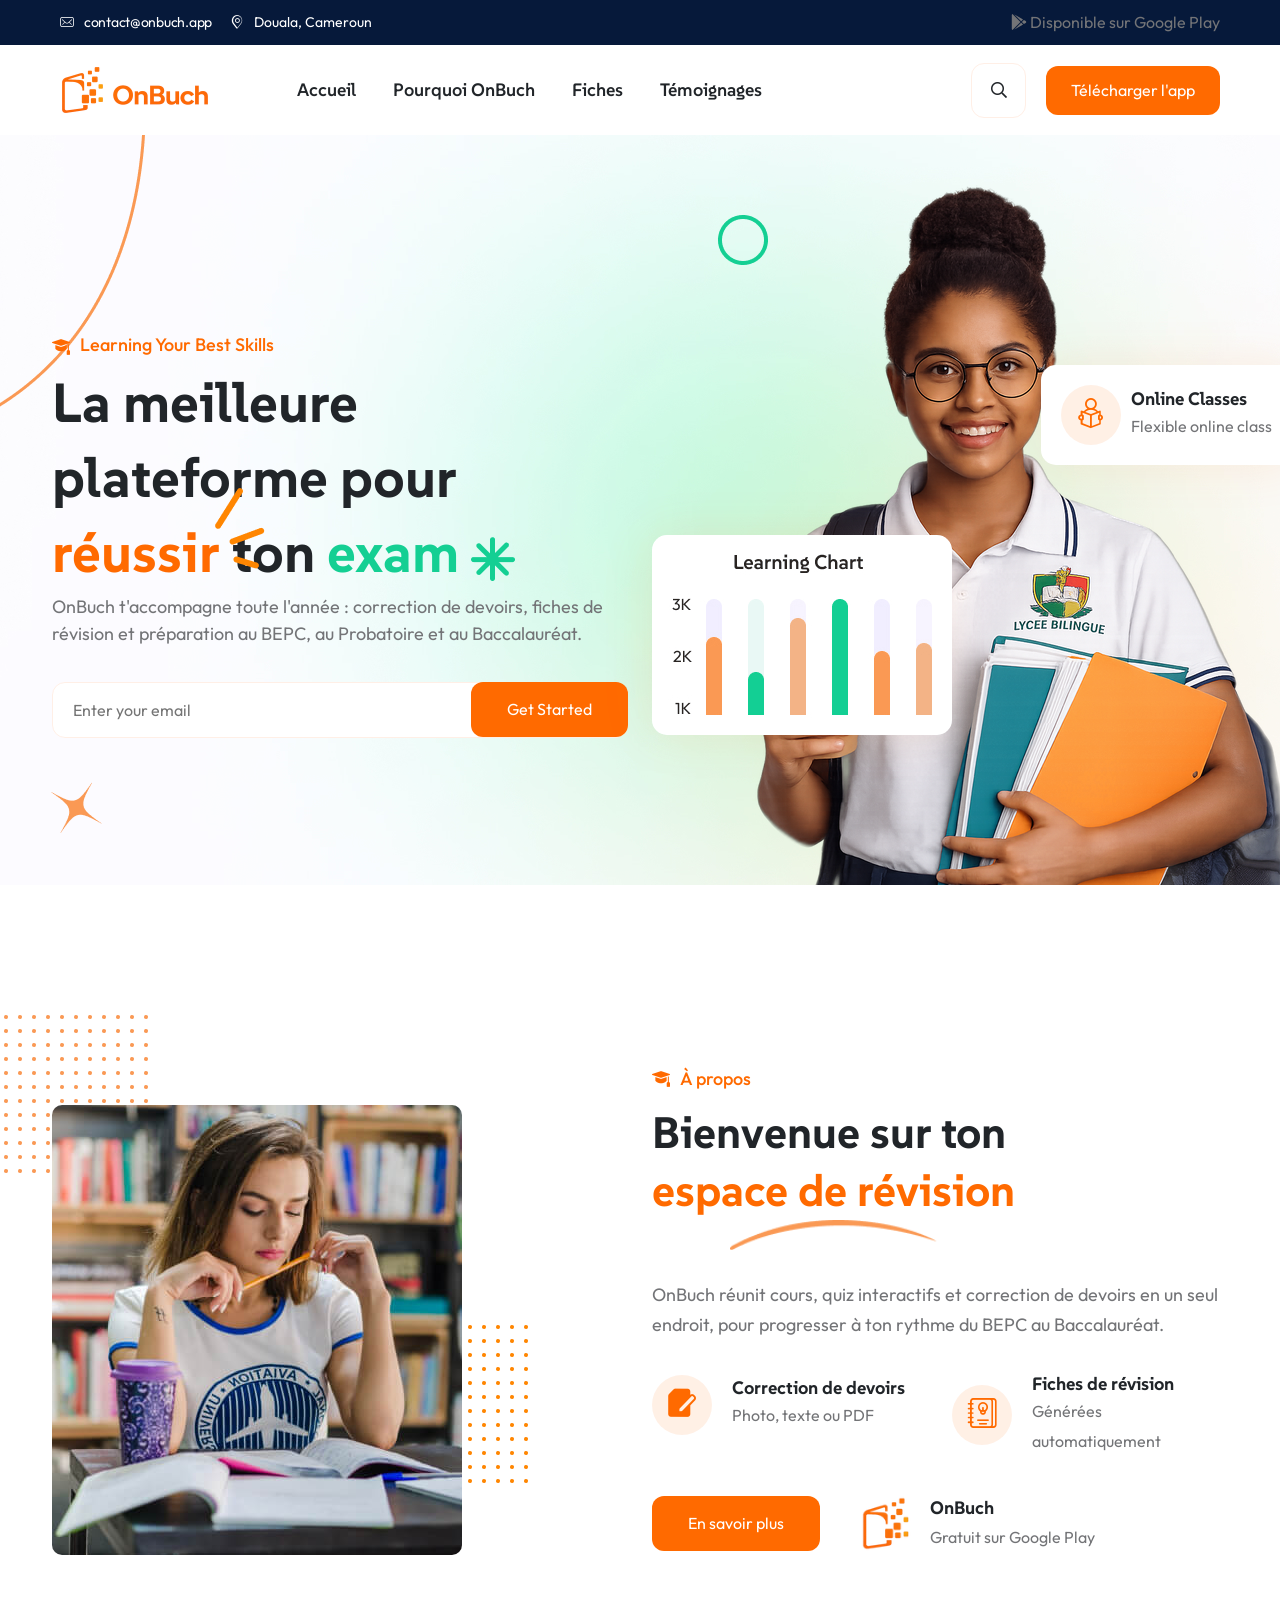
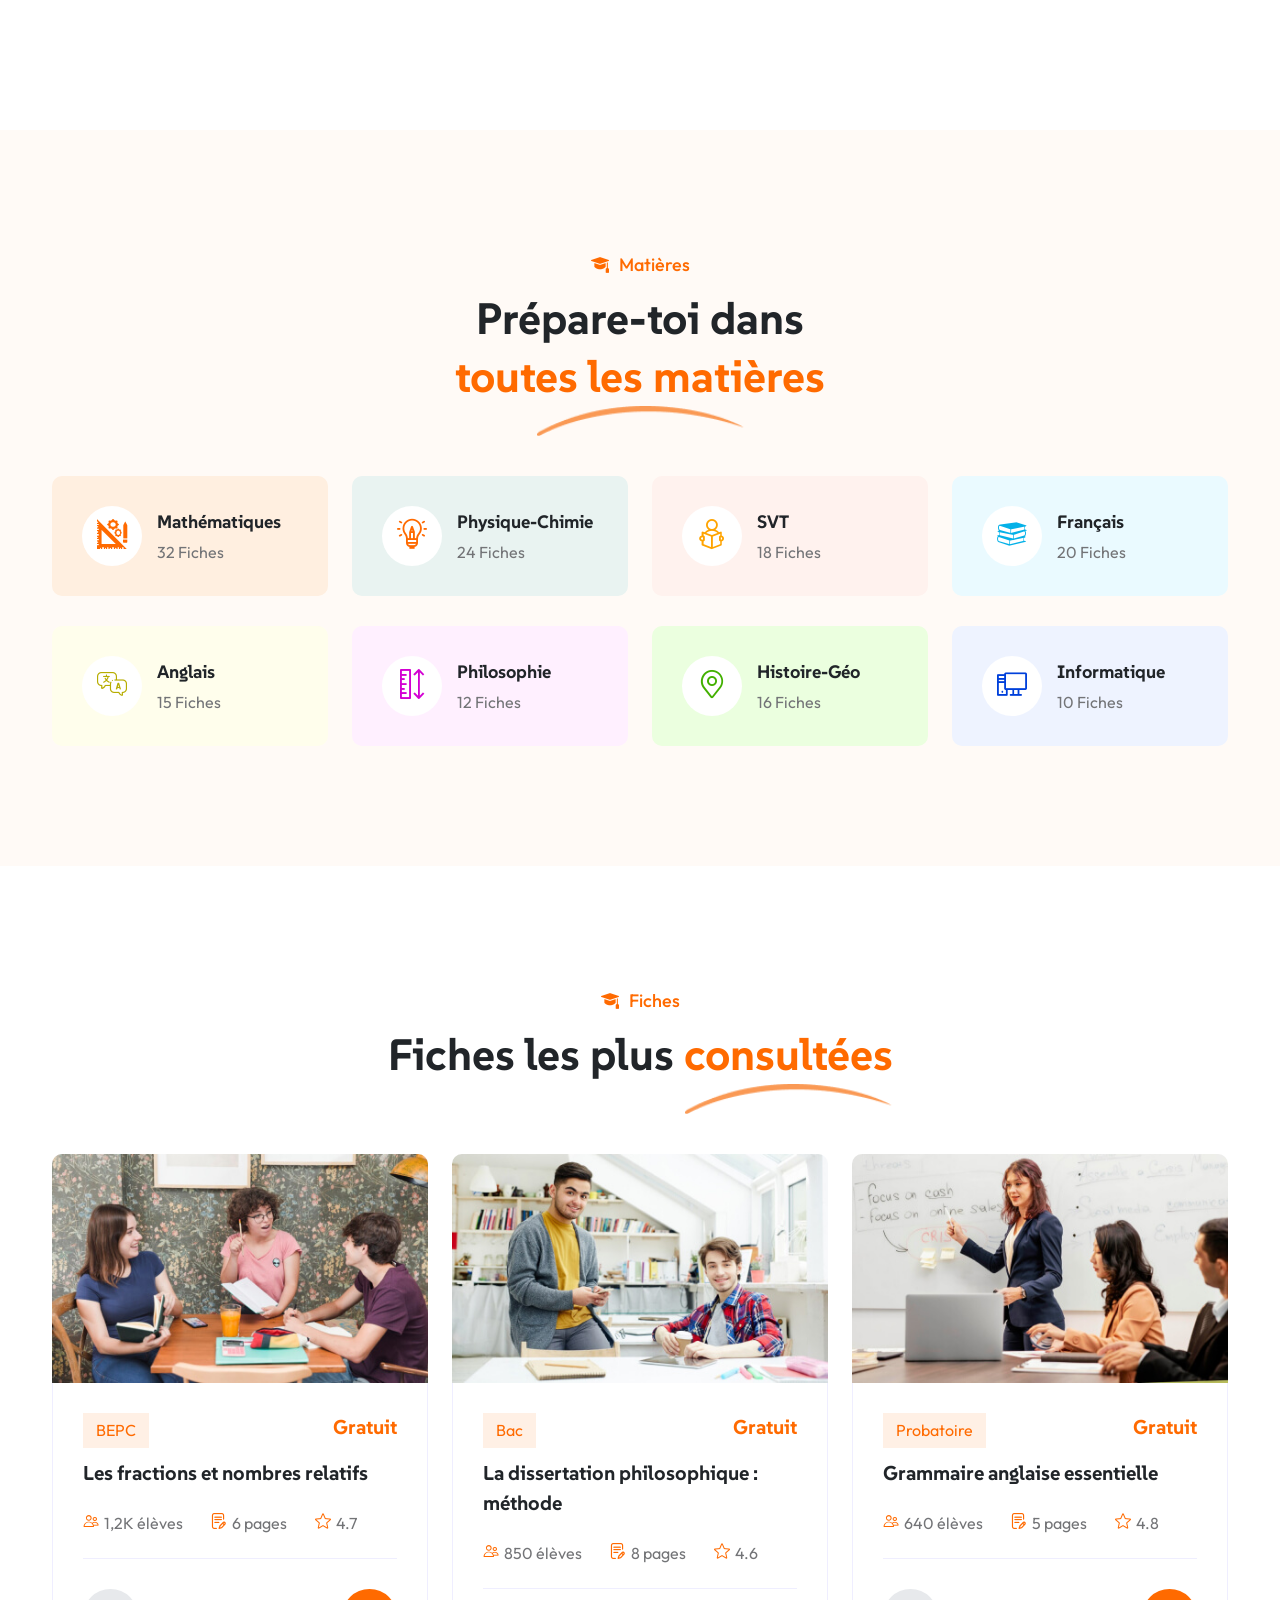
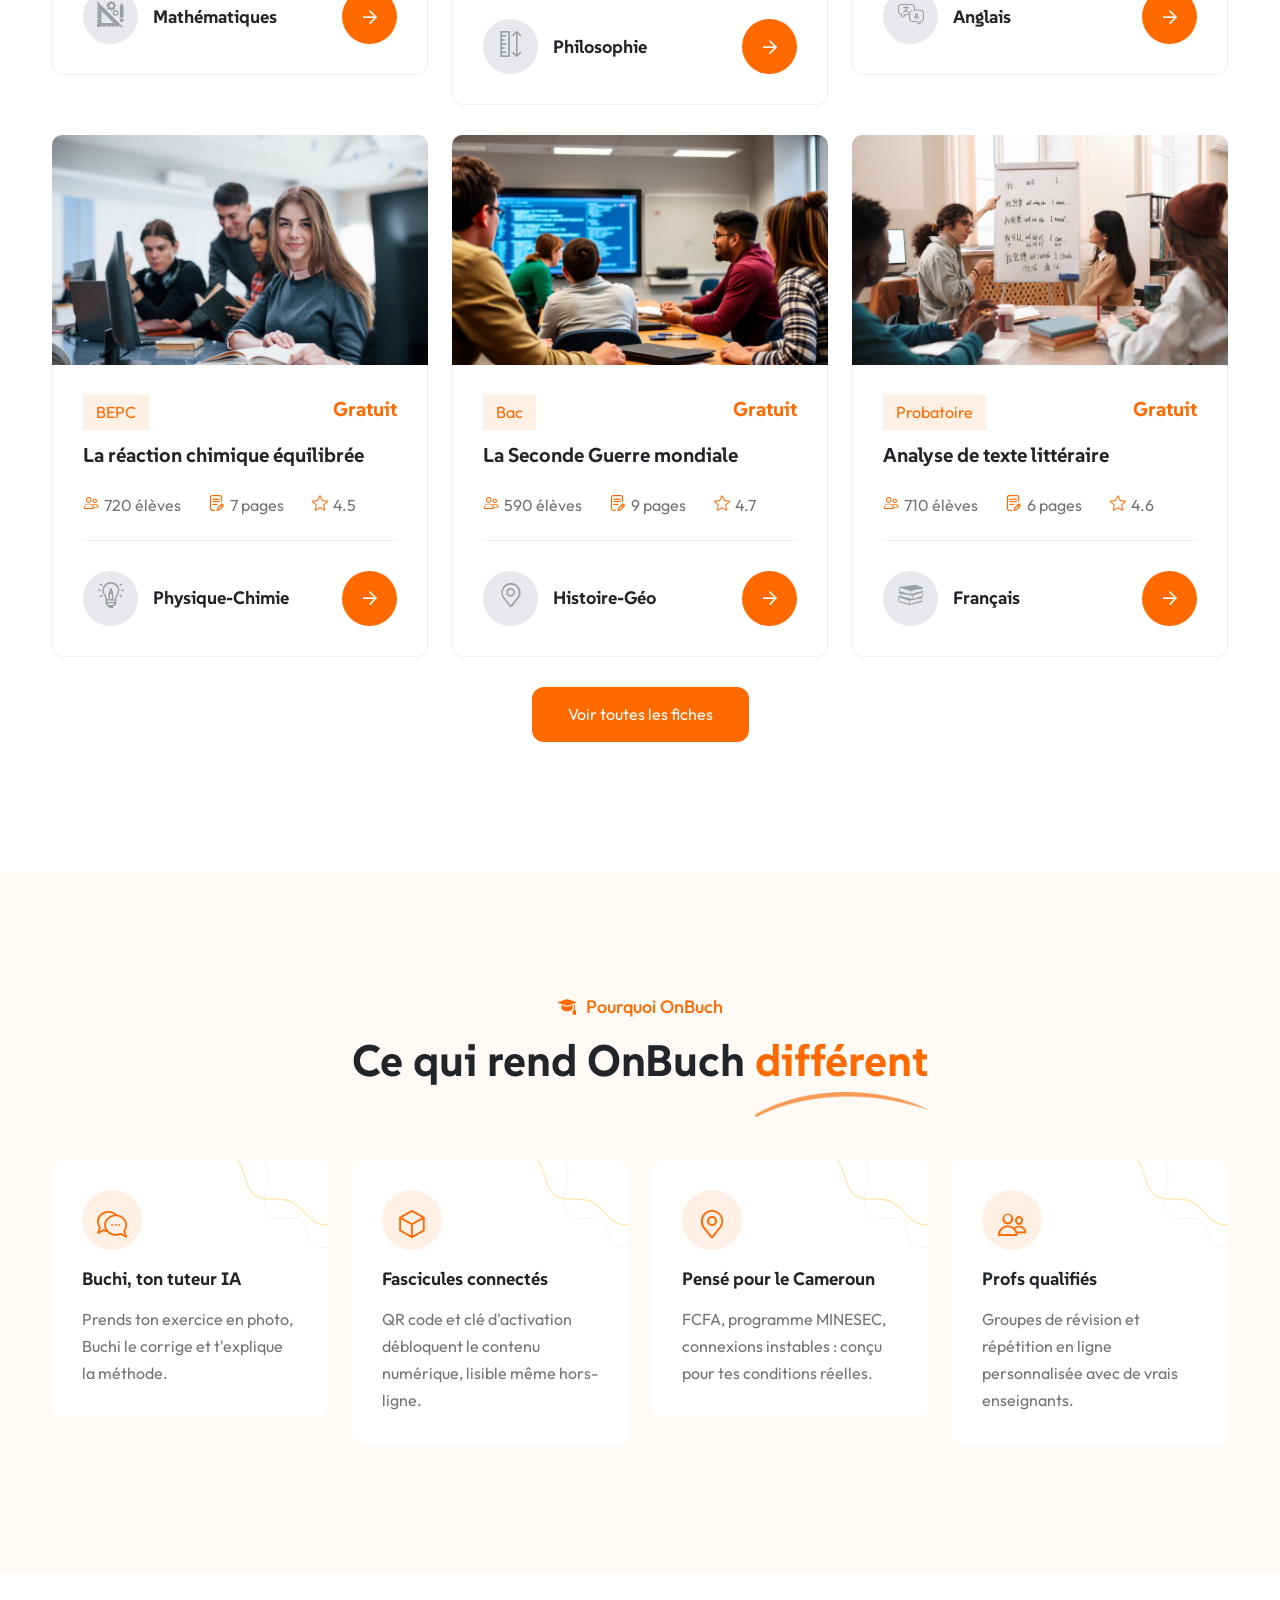
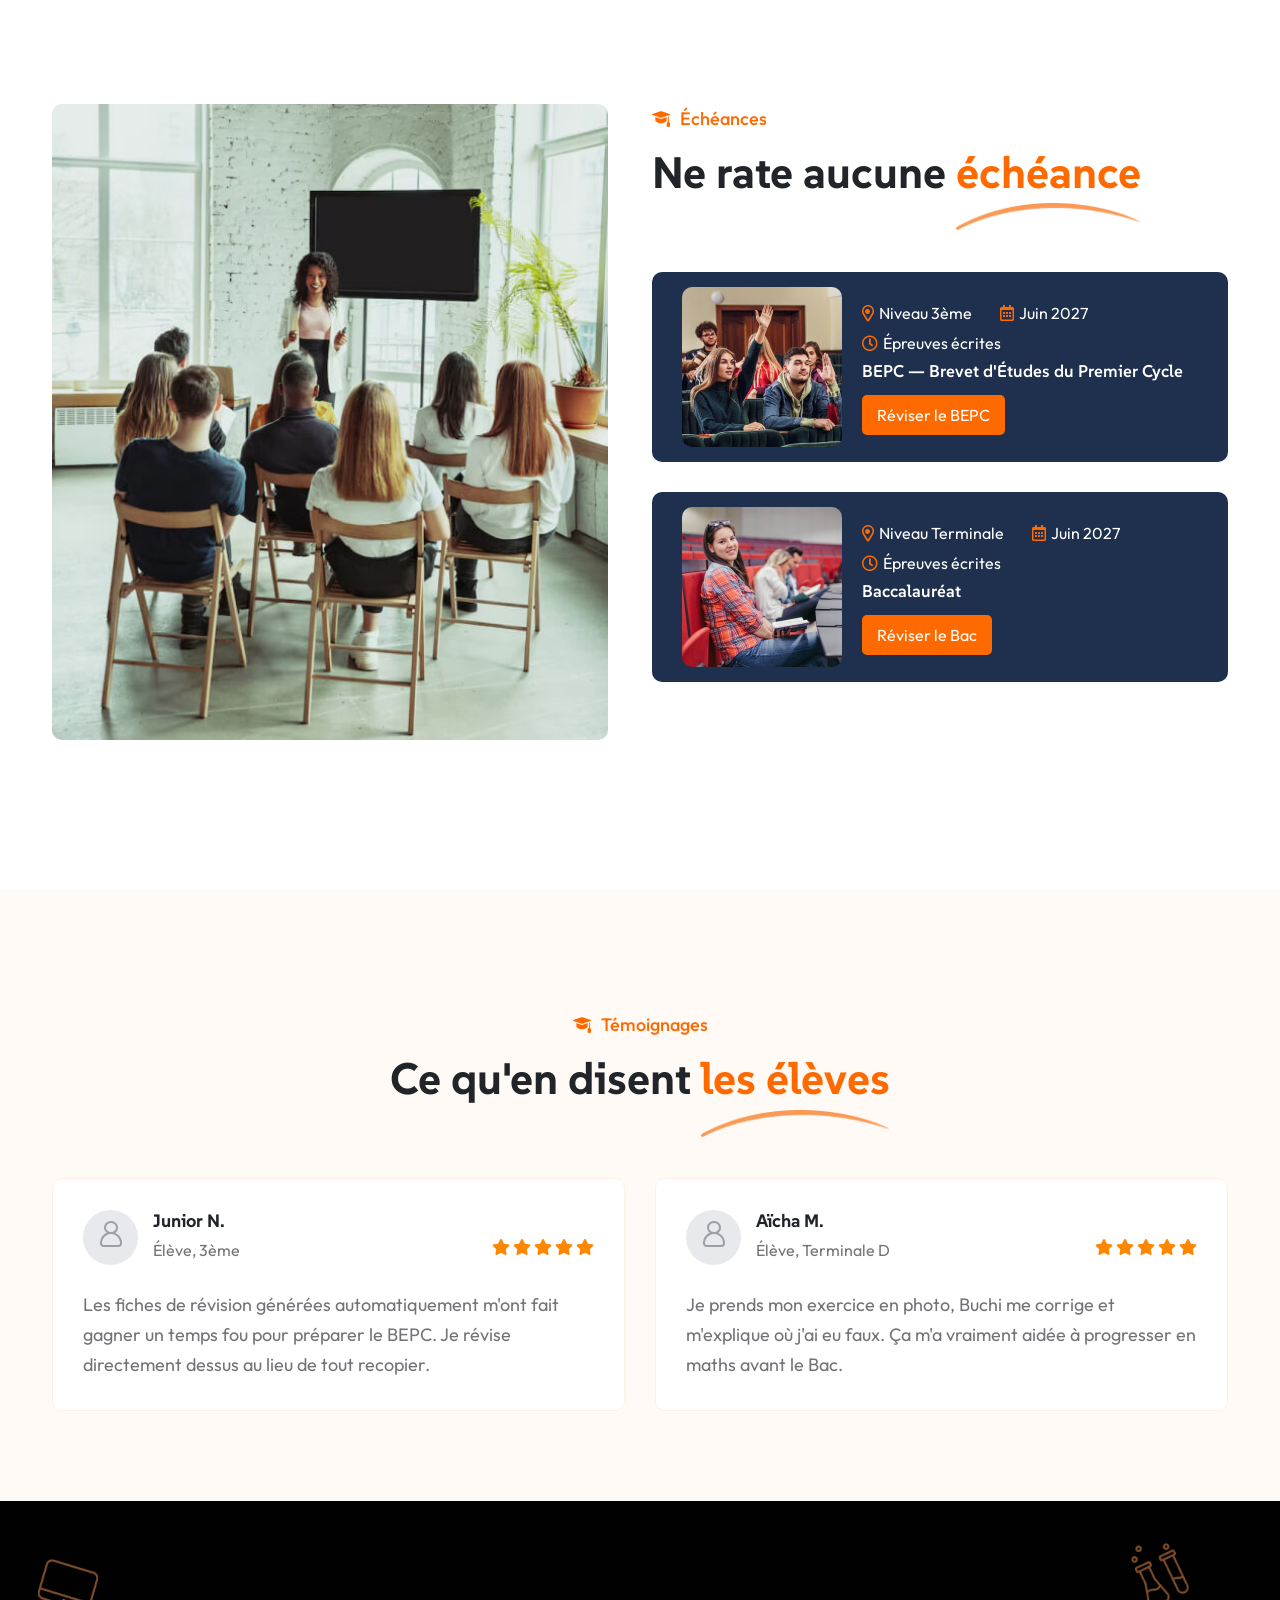
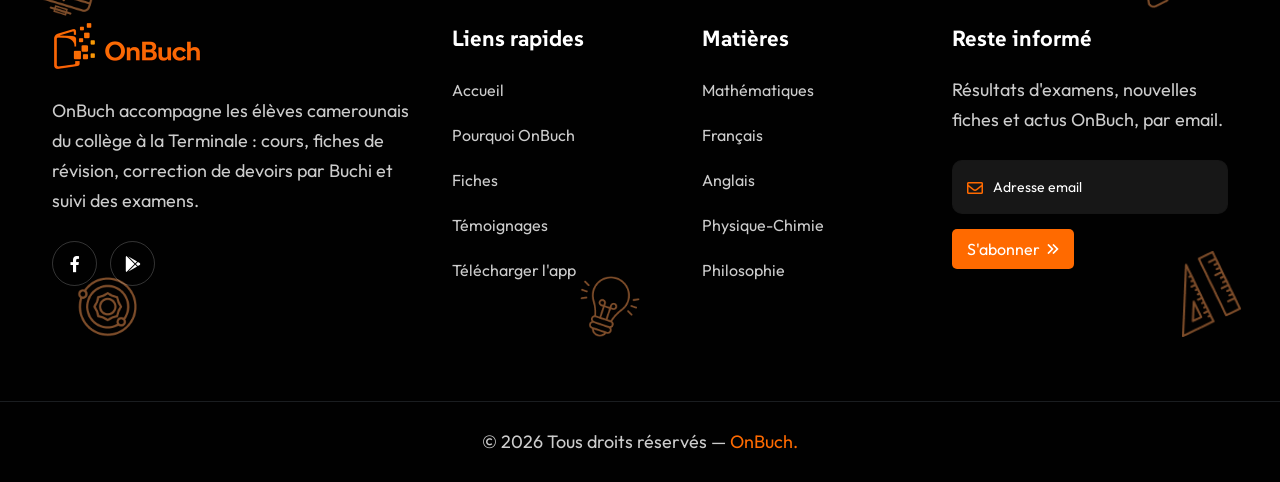
==== commit 022f5a8c: "Finish footer + sweep remaining EduFit residue - Footer: OnBuch description, real Facebook + Google " ====
--- a/landing-template/edufit/home-online/index.html
+++ b/landing-template/edufit/home-online/index.html
@@ -1,10 +1,10 @@
 <!DOCTYPE html>
-<html lang="zxx">
+<html lang="fr">
     <head>
         <!--====== Required meta tags ======-->
         <meta charset="utf-8">
         <meta http-equiv="x-ua-compatible" content="ie=edge">
-        <meta name="description" content="">
+        <meta name="description" content="OnBuch accompagne les élèves camerounais du collège à la Terminale : cours, fiches de révision, correction de devoirs par Buchi et suivi des examens (BEPC, Probatoire, Baccalauréat).">
         <meta name="viewport" content="width=device-width, initial-scale=1, shrink-to-fit=no">
         <!--====== Title ======-->
         <title>OnBuch — Tu auras ton examen !</title>
@@ -873,12 +873,10 @@
                                     <div class="footer-logo">
                                         <a href="index.html"><img src="../common/images/logo/logo-white.png" alt="OnBuch" width="150" height="50"></a>
                                     </div>
-                                    <p>Edufit offers interactive modules, live sessions, and certifications, empowering learners with personalized content for professional and personal growth.</p>
+                                    <p>OnBuch accompagne les élèves camerounais du collège à la Terminale : cours, fiches de révision, correction de devoirs par Buchi et suivi des examens.</p>
                                     <ul class="social-link">
-                                        <li><a href="index.html#"><i class="fab fa-facebook-f"></i></a></li>
-                                        <li><a href="index.html#"><i class="fab fa-instagram"></i></a></li>
-                                        <li><a href="index.html#"><i class="fab fa-linkedin-in"></i></a></li>
-                                        <li><a href="index.html#"><i class="fab fa-skype"></i></a></li>
+                                        <li><a href="https://www.facebook.com/p/OnBuch-App-61578933748212/" target="_blank" rel="noopener"><i class="fab fa-facebook-f"></i></a></li>
+                                        <li><a href="https://play.google.com/store/apps/details?id=com.luvvix.onbuch&hl=fr" target="_blank" rel="noopener"><i class="fab fa-google-play"></i></a></li>
                                     </ul>
                                 </div>
                             </div>
@@ -889,13 +887,13 @@
                                     <!--===  Footer Widget  ===-->
                                     <div class="footer-widget footer-nav-widget mb-40" data-aos="fade-up" data-aos-duration="1200">
                                         <div class="footer-content">
-                                            <h4 class="widget-title">Quick Link</h4>
+                                            <h4 class="widget-title">Liens rapides</h4>
                                             <ul class="widget-nav">
-                                                <li><a href="https://html.pixelfit.agency/edufit/pages/about.html">About us</a></li>
-                                                <li><a href="https://html.pixelfit.agency/edufit/pages/course-grid.html">Popular Courses</a></li>
-                                                <li><a href="https://html.pixelfit.agency/edufit/pages/instructor.html">Instructor</a></li>
-                                                <li><a href="https://html.pixelfit.agency/edufit/pages/event.html">Event</a></li>
-                                                <li><a href="https://html.pixelfit.agency/edufit/pages/blog-grid.html">Blogs & News</a></li>
+                                                <li><a href="index.html">Accueil</a></li>
+                                                <li><a href="#pourquoi-onbuch">Pourquoi OnBuch</a></li>
+                                                <li><a href="#fiches">Fiches</a></li>
+                                                <li><a href="#temoignages">Témoignages</a></li>
+                                                <li><a href="https://play.google.com/store/apps/details?id=com.luvvix.onbuch&hl=fr" target="_blank" rel="noopener">Télécharger l'app</a></li>
                                             </ul>
                                         </div>
                                     </div>
@@ -904,13 +902,13 @@
                                     <!--===  Footer Widget  ===-->
                                     <div class="footer-widget footer-nav-widget mb-40" data-aos="fade-up" data-aos-duration="1400">
                                         <div class="footer-content">
-                                            <h4 class="widget-title">Courses</h4>
+                                            <h4 class="widget-title">Matières</h4>
                                             <ul class="widget-nav">
-                                                <li><a href="index.html#">Web Development</a></li>
-                                                <li><a href="index.html#">Data Science</a></li>
-                                                <li><a href="index.html#">Artificial Intelligence</a></li>
-                                                <li><a href="index.html#">UI/UX Design</a></li>
-                                                <li><a href="index.html#">Sale Marketing</a></li>
+                                                <li><a href="#fiches">Mathématiques</a></li>
+                                                <li><a href="#fiches">Français</a></li>
+                                                <li><a href="#fiches">Anglais</a></li>
+                                                <li><a href="#fiches">Physique-Chimie</a></li>
+                                                <li><a href="#fiches">Philosophie</a></li>
                                             </ul>
                                         </div>
                                     </div>
@@ -921,13 +919,13 @@
                             <!--=== Footer Widget ===-->
                             <div class="footer-widget footer-newsletter-widget mb-40" data-aos="fade-up" data-aos-duration="1600">
                                 <div class="footer-content">
-                                    <h4 class="widget-title">Subscribe Newsletter</h4>
-                                    <p>Subscribe our newsletter to get more updates </p>
+                                    <h4 class="widget-title">Reste informé</h4>
+                                    <p>Résultats d'examens, nouvelles fiches et actus OnBuch, par email.</p>
                                     <form>
                                         <div class="form-group">
-                                            <input type="email" class="form_control" placeholder="Email Address" name="email" required>
+                                            <input type="email" class="form_control" placeholder="Adresse email" name="email" required>
                                             <label><i class="far fa-envelope"></i></label>
-                                            <button class="theme-btn style-one sm-btn">Subscribe <i class="far fa-angle-double-right"></i></button>
+                                            <button class="theme-btn style-one sm-btn">S'abonner <i class="far fa-angle-double-right"></i></button>
                                         </div>
                                     </form>
                                 </div>
@@ -943,7 +941,7 @@
                         <div class="col-lg-12">
                             <!--===  Copyright Text  ===-->
                             <div class="copyright-text text-center">
-                                <p>&copy; 2024 All rights reserved by <span>Edufit.</span></p>
+                                <p>&copy; 2026 Tous droits réservés — <span>OnBuch.</span></p>
                             </div>
                         </div>
                     </div>
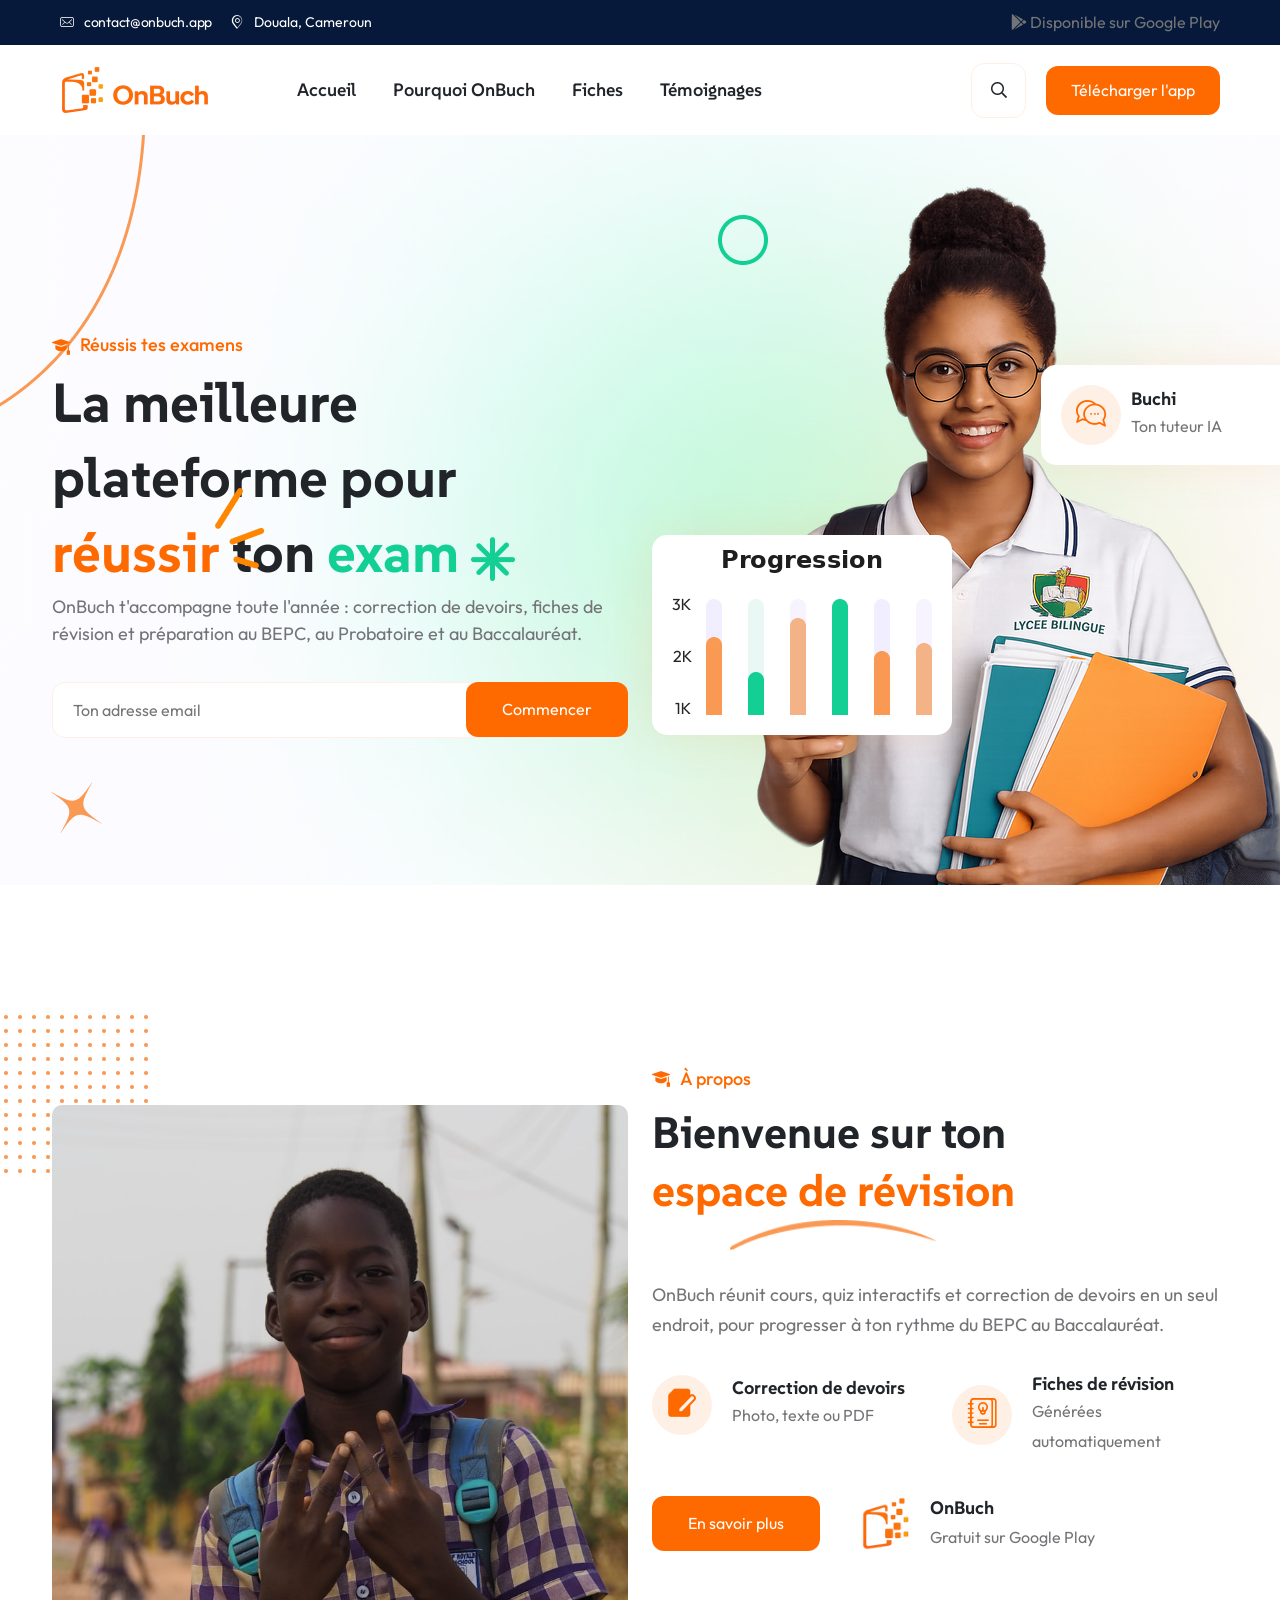
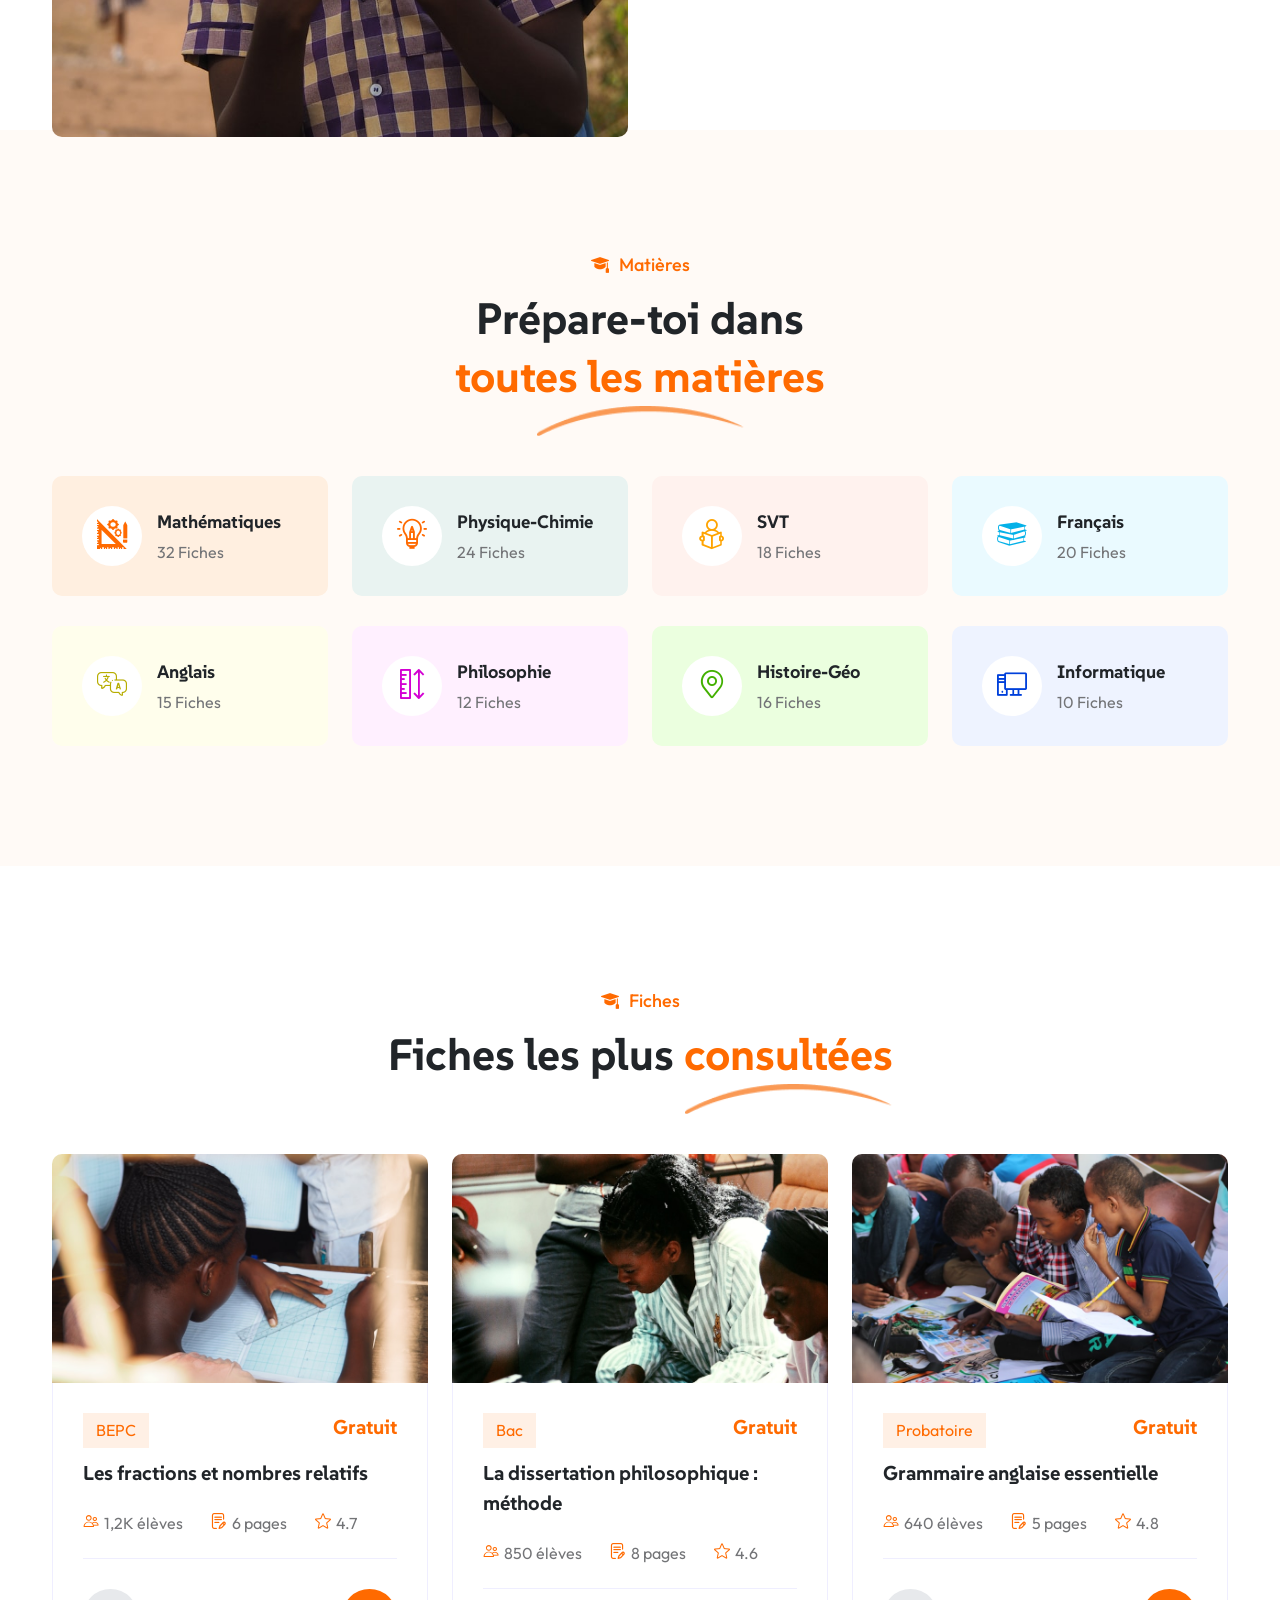
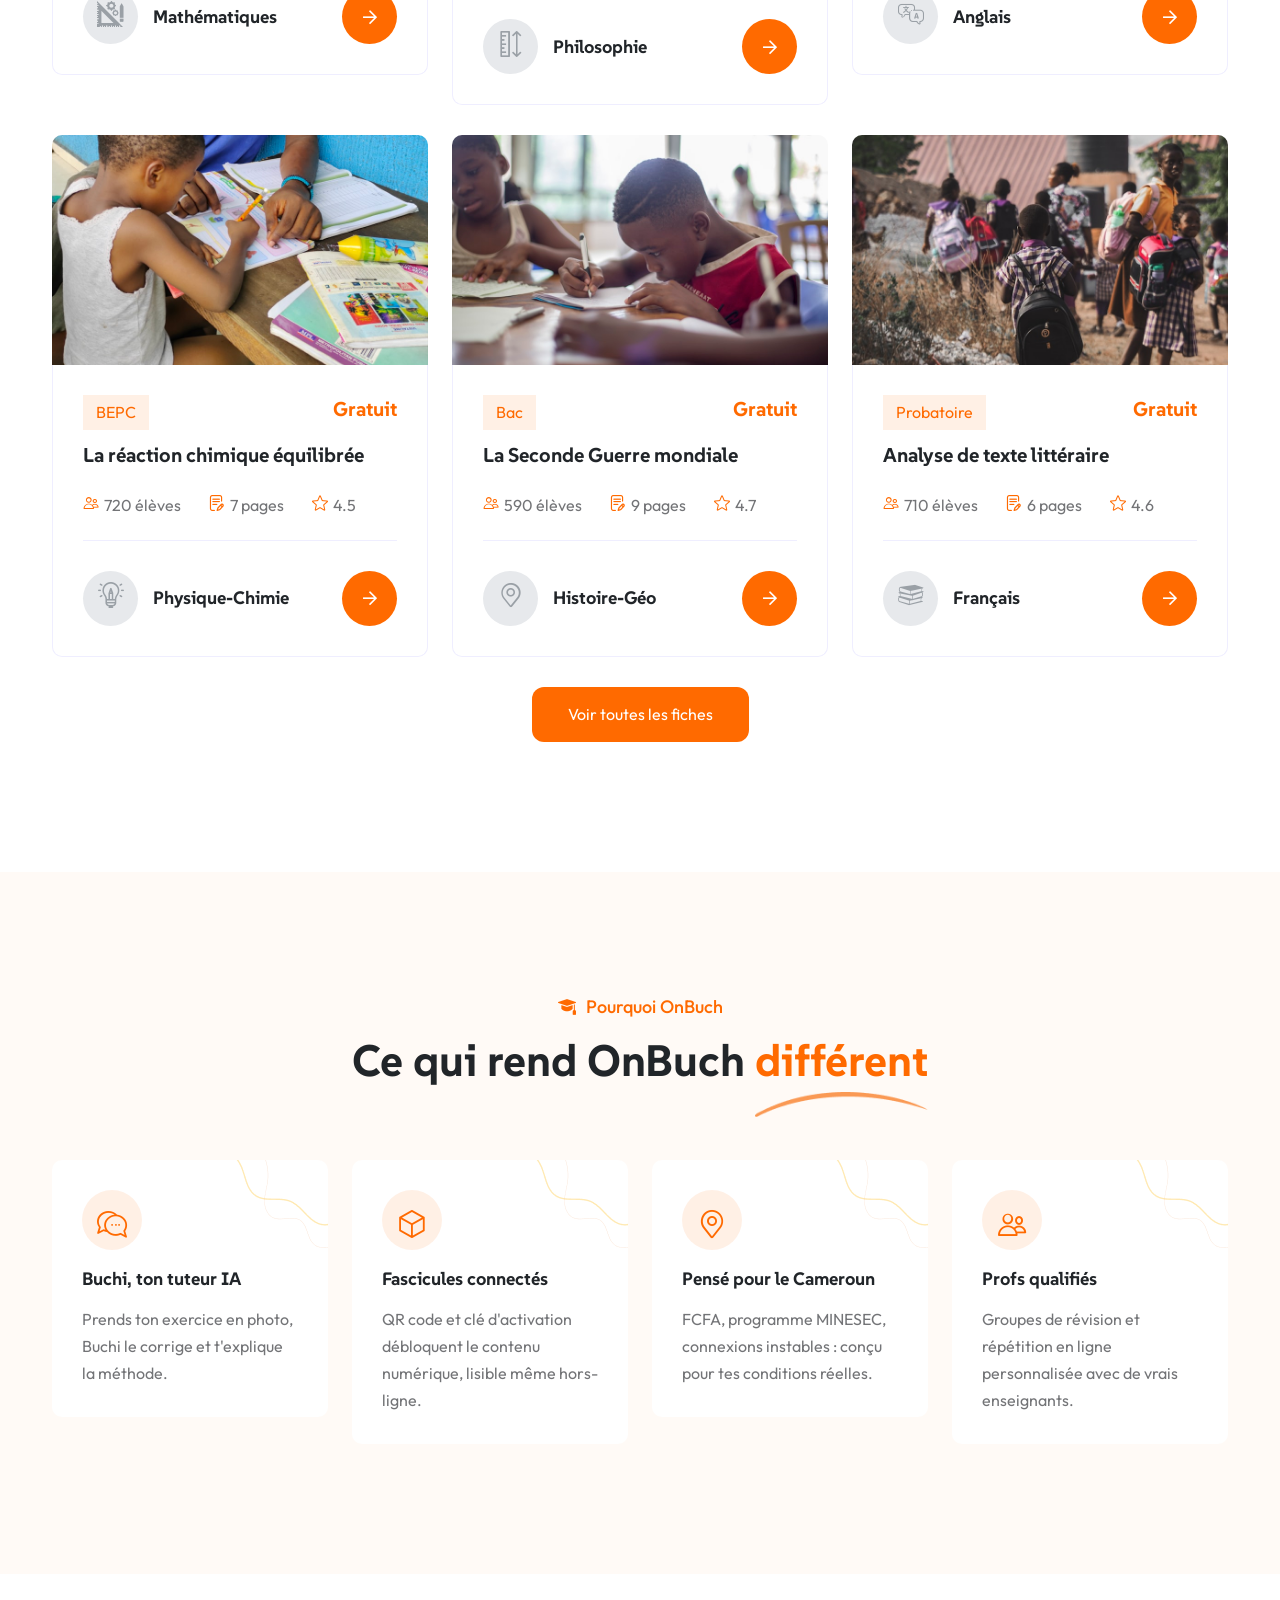
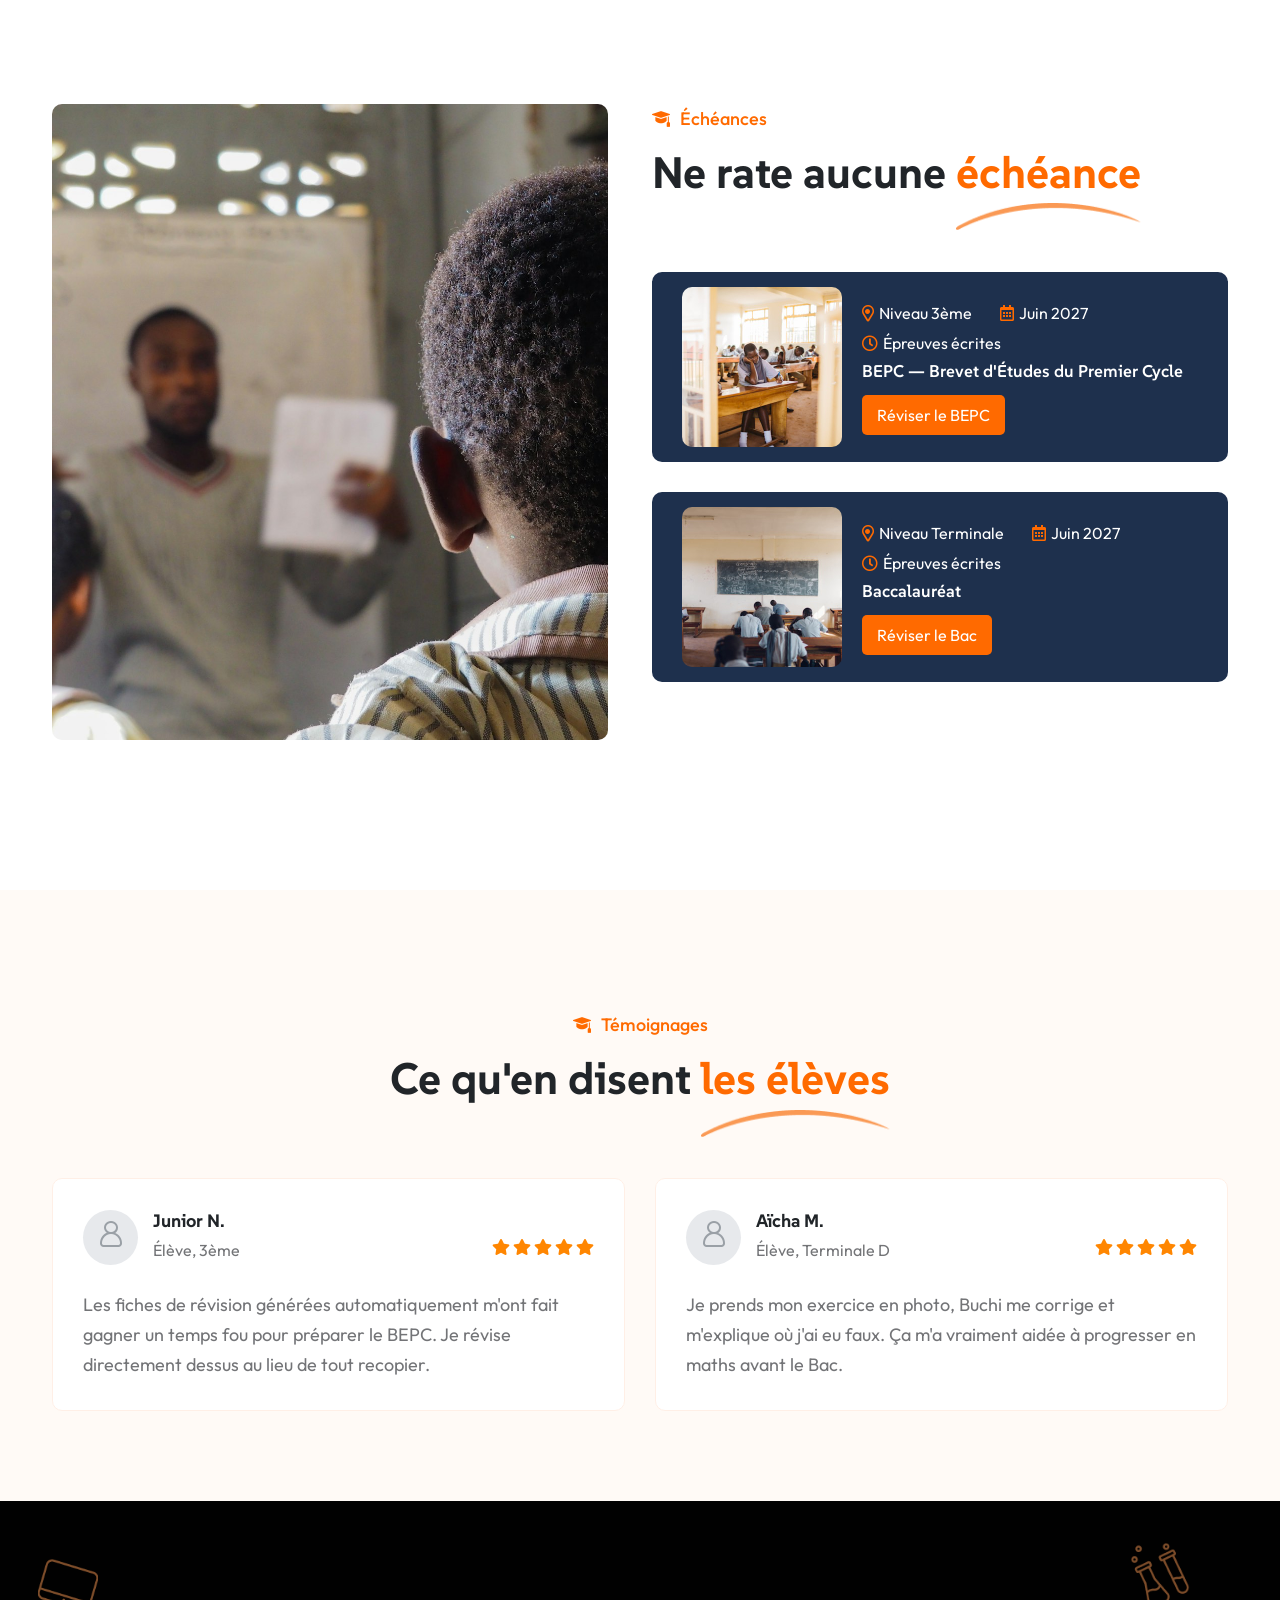
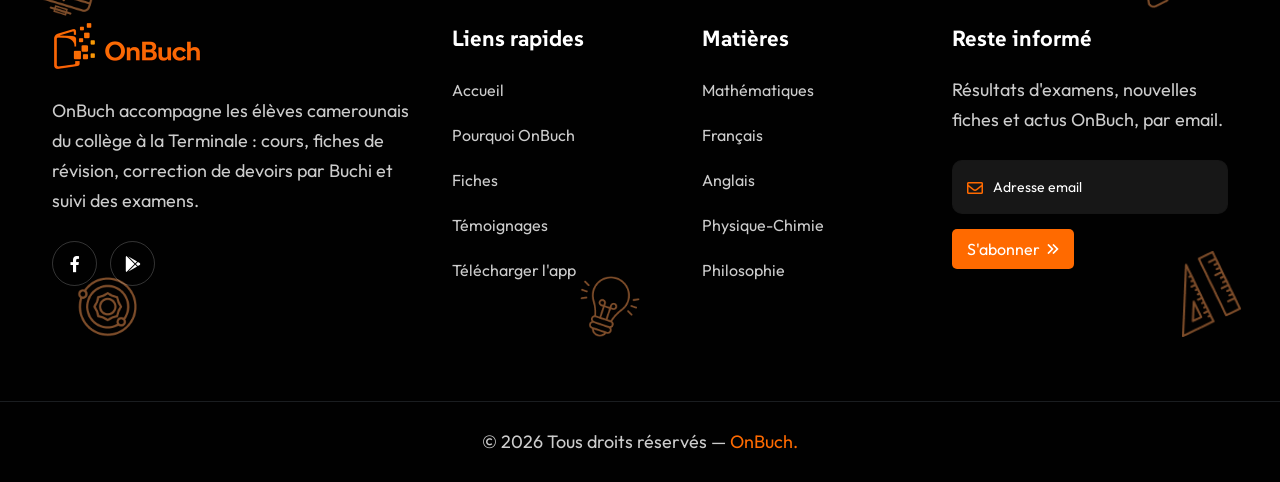
==== commit 5aae8483: "Translate remaining English leftovers - Hero eyebrow ("Learning Your Best Skills"), email placeholde" ====
--- a/landing-template/edufit/home-online/index.html
+++ b/landing-template/edufit/home-online/index.html
@@ -46,7 +46,7 @@
                 <div class="modal-content">
                     <form>
                         <div class="form-group">
-                        	<input type="search" class="form_control" placeholder="Search here" name="search">
+                        	<input type="search" class="form_control" placeholder="Rechercher..." name="search">
                         	<label><i class="fa fa-search"></i></label>
                         </div>
                     </form>
@@ -144,15 +144,15 @@
                         <div class="col-lg-6">
                             <!--===  Hero Content  ===-->
                             <div class="hero-content">
-                                <span class="sub-heading" data-aos="fade-up" data-aos-duration="800"><i class="flaticon-mortarboard-1"></i>Learning Your Best Skills </span>
+                                <span class="sub-heading" data-aos="fade-up" data-aos-duration="800"><i class="flaticon-mortarboard-1"></i>Réussis tes examens </span>
                                 <h1 data-aos="fade-up" data-aos-delay="10" data-aos-duration="1000">La meilleure plateforme pour <span class="c1">réussir<span class="shape-one"><img src="assets/images/hero/shape3.png" alt="shape"></span></span> ton <span class="c2">exam</span> <span class="shape-two"><img src="assets/images/hero/shape4.png" alt="shape"></span></h1>
                                 <p data-aos="fade-up" data-aos-delay="20" data-aos-duration="1200">OnBuch t'accompagne toute l'année : correction de devoirs, fiches de révision et préparation au BEPC, au Probatoire et au Baccalauréat.</p>
                                 <!--=== Hero Subscribe ===-->
                                 <div class="hero-subscribe" data-aos="fade-up" data-aos-delay="30" data-aos-duration="1400">
                                     <form>
                                         <div class="form-group">
-                                            <input type="email" class="form_control" placeholder="Enter your email" name="email" required>
-                                            <button class="theme-btn style-one">Get Started</button>
+                                            <input type="email" class="form_control" placeholder="Ton adresse email" name="email" required>
+                                            <button class="theme-btn style-one">Commencer</button>
                                         </div>
                                     </form>
                                 </div>
@@ -168,11 +168,11 @@
                                 <!--===  Iconic Box  ===-->
                                 <div class="ef-iconic-box style-one" data-aos="fade-down" data-aos-delay="12" data-aos-duration="750">
                                     <div class="icon">
-                                        <i class="flaticon-reading-book"></i>
+                                        <i class="flaticon-bubble-chat"></i>
                                     </div>
                                     <div class="content">
-                                        <h5>Online Classes</h5>
-                                        <p>Flexible online class</p>
+                                        <h5>Buchi</h5>
+                                        <p>Ton tuteur IA</p>
                                     </div>
                                 </div>
                                 <!--===  Hero Image  ===-->
@@ -194,11 +194,11 @@
                             <div class="shape shape_two"><span><img src="assets/images/about/shape2.png" alt="shape"></span></div>
                             <!--====== Edufit Image =====-->
                             <div class="edufit-img image_one" data-aos="fade-up" data-aos-delay="10" data-aos-duration="700">
-                                <img src="assets/images/about/about-img1.jpg" alt="About Image">
+                                <img src="assets/images/about/about-img1.jpg" alt="Élève OnBuch">
                             </div>
                             <!--====== Edufit Image =====-->
                             <div class="edufit-img image_two" data-aos="fade-down" data-aos-delay="15" data-aos-duration="700">
-                                <img src="assets/images/about/about-img2.jpg" alt="About Image">
+                                <img src="assets/images/about/about-img2.jpg" alt="Élève OnBuch">
                                 <span class="line line1"></span>
                                 <span class="line line2"></span>
                             </div>
@@ -399,7 +399,7 @@
                         <!--===  Course Item  ===-->
                         <div class="ef-course-grid-item style-one mb-30" data-aos="fade-up" data-aos-delay="15" data-aos-duration="900">
                             <div class="course-thumbnail">
-                                <img src="assets/images/course/course1.jpg" alt="course thumbnail">
+                                <img src="assets/images/course/course1.jpg" alt="Illustration de la fiche">
                             </div>
                             <div class="course-info">
                                 <div class="course-categories-wrap">
@@ -436,7 +436,7 @@
                         <!--===  Course Item  ===-->
                         <div class="ef-course-grid-item style-one mb-30" data-aos="fade-up" data-aos-delay="20" data-aos-duration="1000">
                             <div class="course-thumbnail">
-                                <img src="assets/images/course/course2.jpg" alt="course thumbnail">
+                                <img src="assets/images/course/course2.jpg" alt="Illustration de la fiche">
                             </div>
                             <div class="course-info">
                                 <div class="course-categories-wrap">
@@ -473,7 +473,7 @@
                         <!--===  Course Item  ===-->
                         <div class="ef-course-grid-item style-one mb-30" data-aos="fade-up" data-aos-delay="25" data-aos-duration="1100">
                             <div class="course-thumbnail">
-                                <img src="assets/images/course/course3.jpg" alt="course thumbnail">
+                                <img src="assets/images/course/course3.jpg" alt="Illustration de la fiche">
                             </div>
                             <div class="course-info">
                                 <div class="course-categories-wrap">
@@ -510,7 +510,7 @@
                         <!--===  Course Item  ===-->
                         <div class="ef-course-grid-item style-one mb-30" data-aos="fade-up" data-aos-delay="30" data-aos-duration="1200">
                             <div class="course-thumbnail">
-                                <img src="assets/images/course/course4.jpg" alt="course thumbnail">
+                                <img src="assets/images/course/course4.jpg" alt="Illustration de la fiche">
                             </div>
                             <div class="course-info">
                                 <div class="course-categories-wrap">
@@ -547,7 +547,7 @@
                         <!--===  Course Item  ===-->
                         <div class="ef-course-grid-item style-one mb-30" data-aos="fade-up" data-aos-delay="35" data-aos-duration="1300">
                             <div class="course-thumbnail">
-                                <img src="assets/images/course/course5.jpg" alt="course thumbnail">
+                                <img src="assets/images/course/course5.jpg" alt="Illustration de la fiche">
                             </div>
                             <div class="course-info">
                                 <div class="course-categories-wrap">
@@ -584,7 +584,7 @@
                         <!--===  Course Item  ===-->
                         <div class="ef-course-grid-item style-one mb-30" data-aos="fade-up" data-aos-delay="40" data-aos-duration="1400">
                             <div class="course-thumbnail">
-                                <img src="assets/images/course/course6.jpg" alt="course thumbnail">
+                                <img src="assets/images/course/course6.jpg" alt="Illustration de la fiche">
                             </div>
                             <div class="course-info">
                                 <div class="course-categories-wrap">
@@ -708,7 +708,7 @@
                         <!--===  Edufit Image Box  ===-->
                         <div class="edufit-image-box style-two mb-50" data-aos="fade-up" data-aos-delay="10" data-aos-duration="800">
                             <div class="edufit-img">
-                                <img src="assets/images/gallery/event1.jpg" alt="Event Image">
+                                <img src="assets/images/gallery/event1.jpg" alt="Élèves en classe">
                             </div>
                         </div>
                     </div>
@@ -724,7 +724,7 @@
                                 <!--===  Event Item  ===-->
                                 <div class="ef-event-item style-one mb-30" data-aos="fade-up" data-aos-delay="20" data-aos-duration="1100">
                                     <div class="event-thumbnail">
-                                        <img src="assets/images/gallery/event-thumb1.jpg" alt="event">
+                                        <img src="assets/images/gallery/event-thumb1.jpg" alt="Salle de classe">
                                     </div>
                                     <div class="event-info">
                                         <div class="event-meta">
@@ -739,7 +739,7 @@
                                 <!--===  Event Item  ===-->
                                 <div class="ef-event-item style-one mb-30" data-aos="fade-up" data-aos-delay="25" data-aos-duration="1200">
                                     <div class="event-thumbnail">
-                                        <img src="assets/images/gallery/event-thumb2.jpg" alt="event">
+                                        <img src="assets/images/gallery/event-thumb2.jpg" alt="Salle de classe">
                                     </div>
                                     <div class="event-info">
                                         <div class="event-meta">
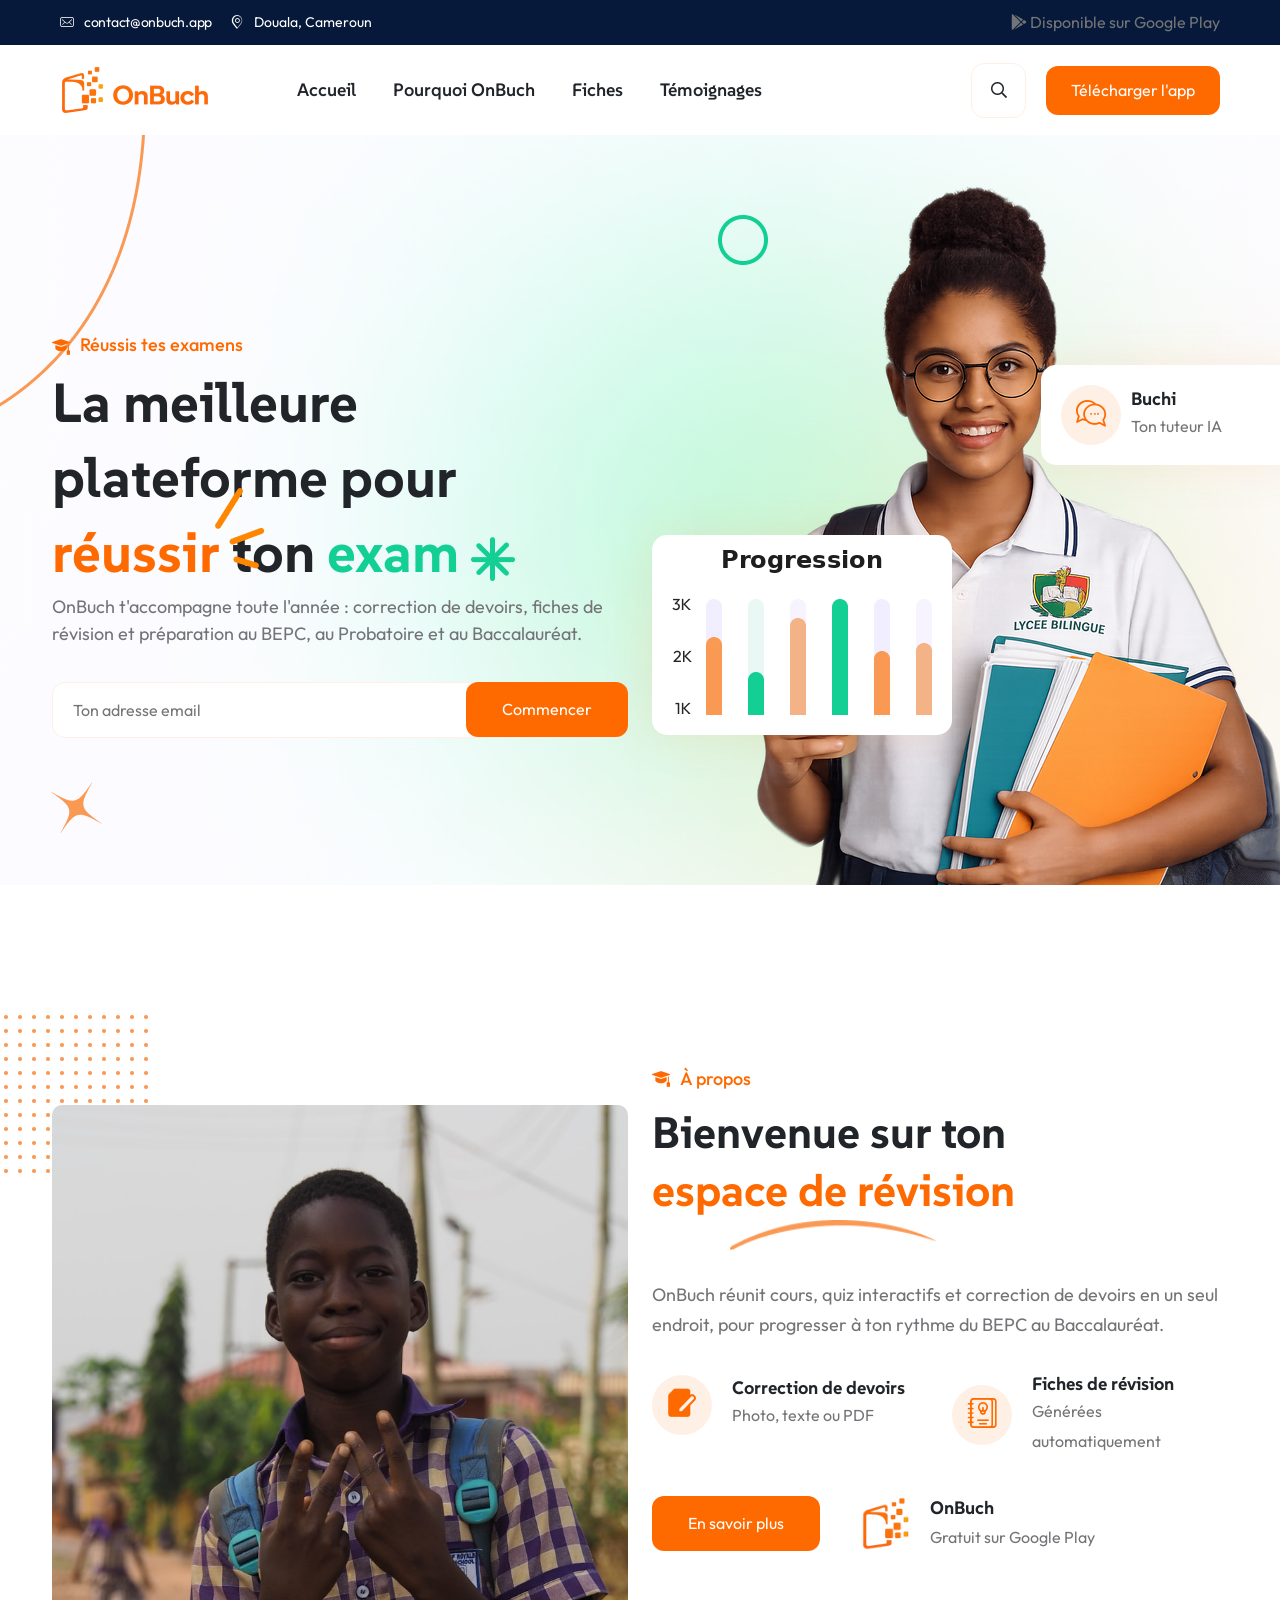
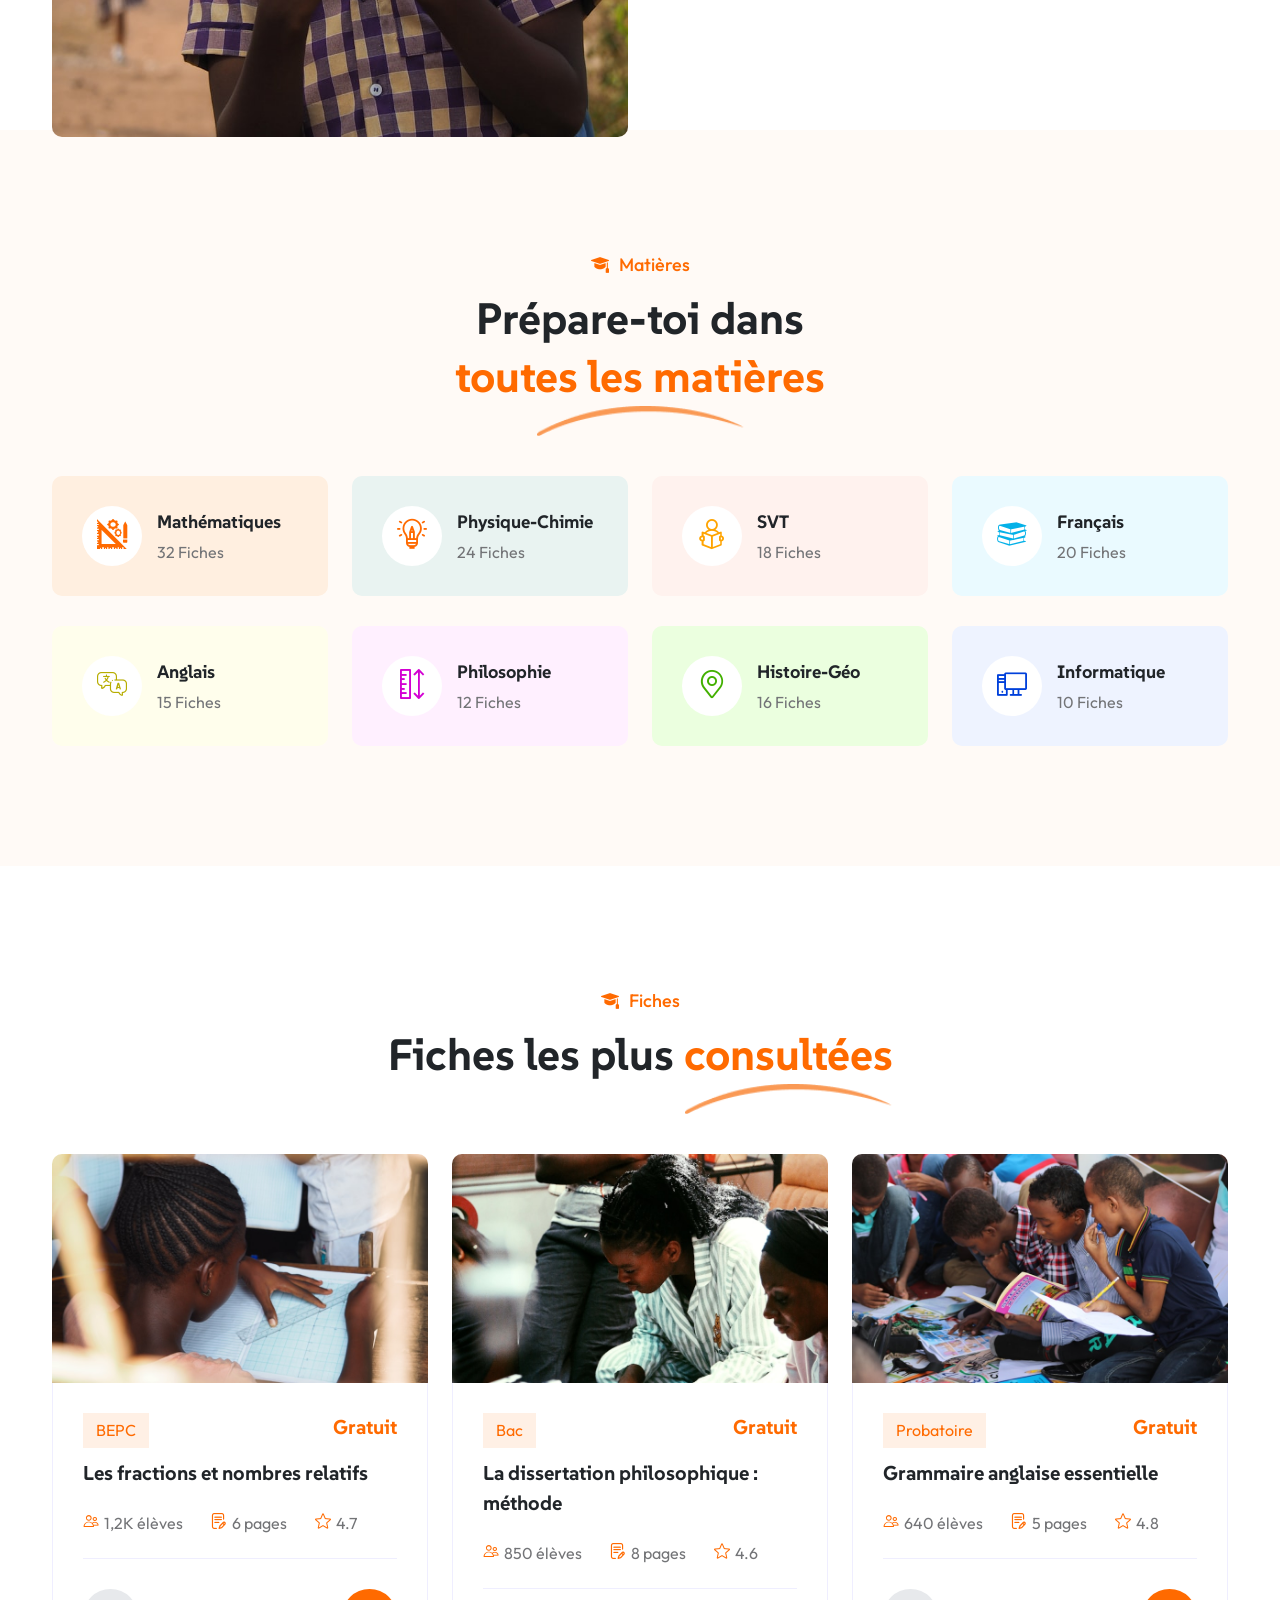
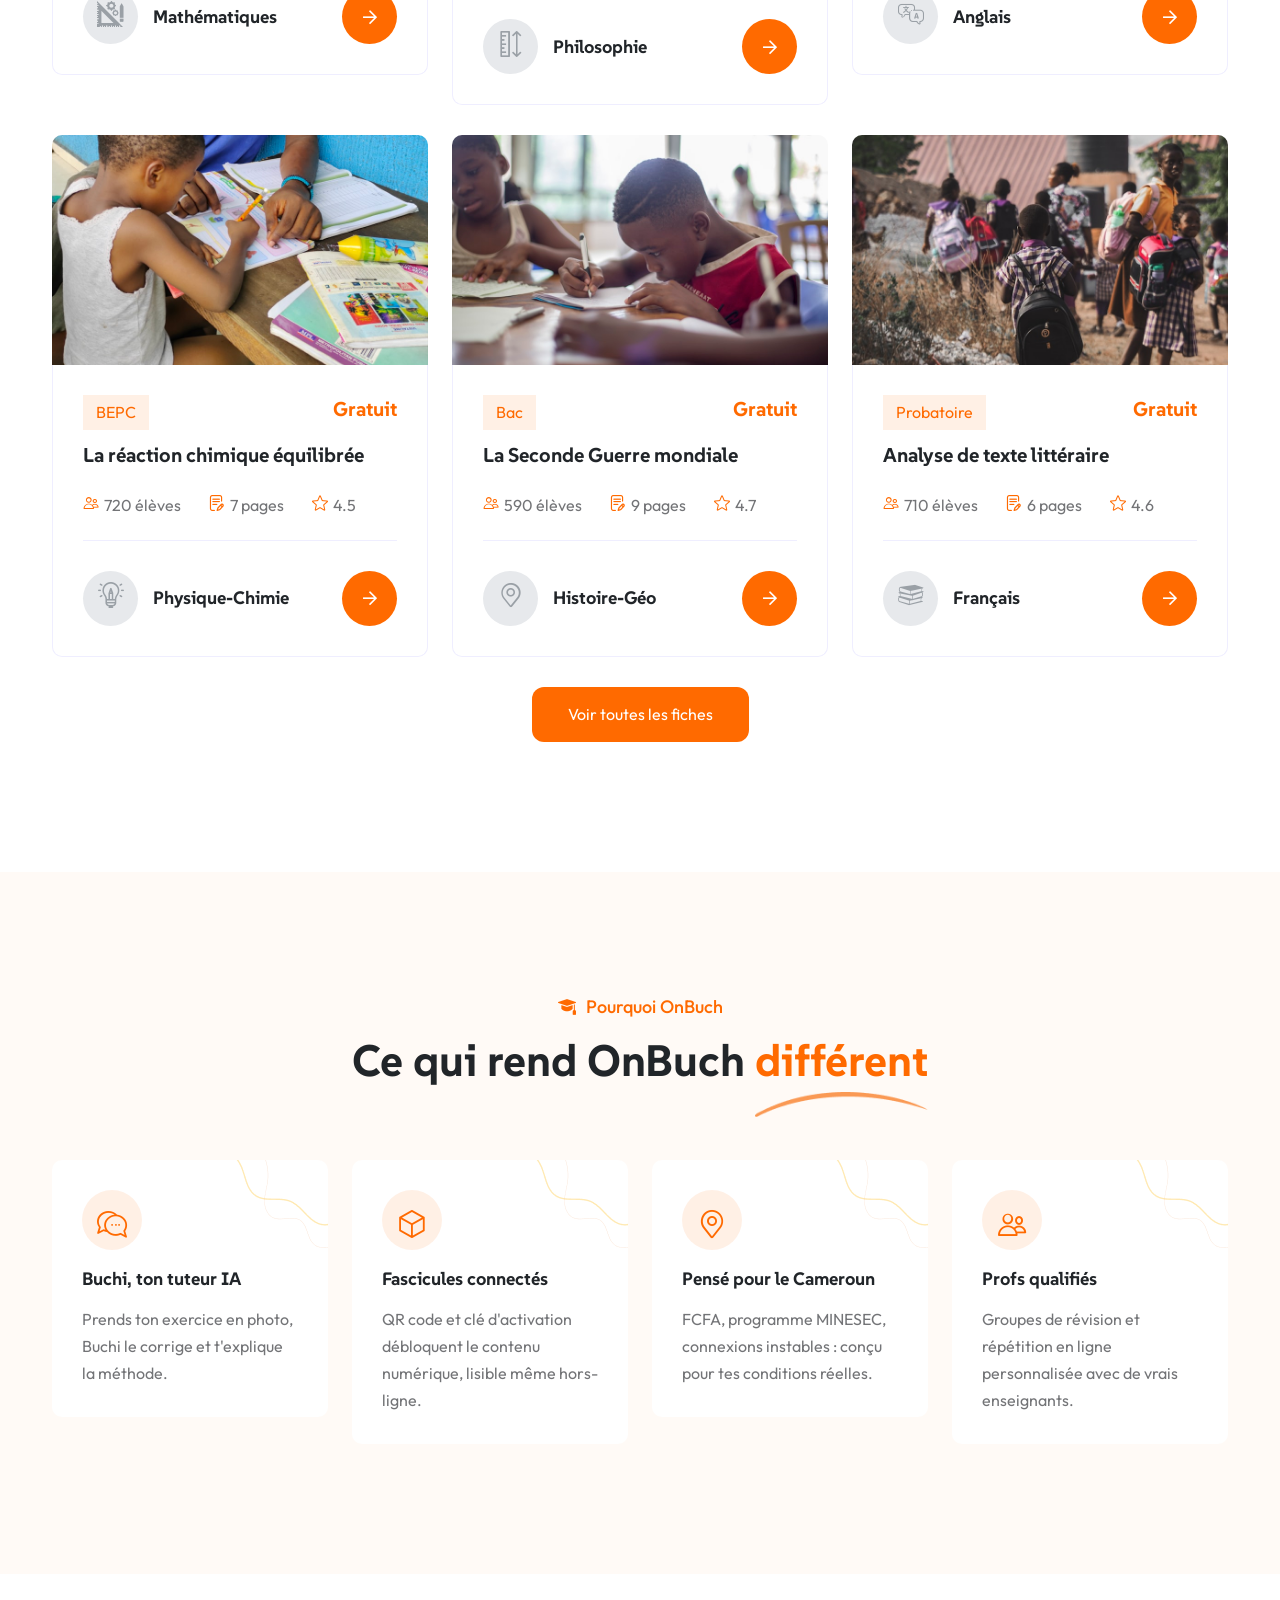
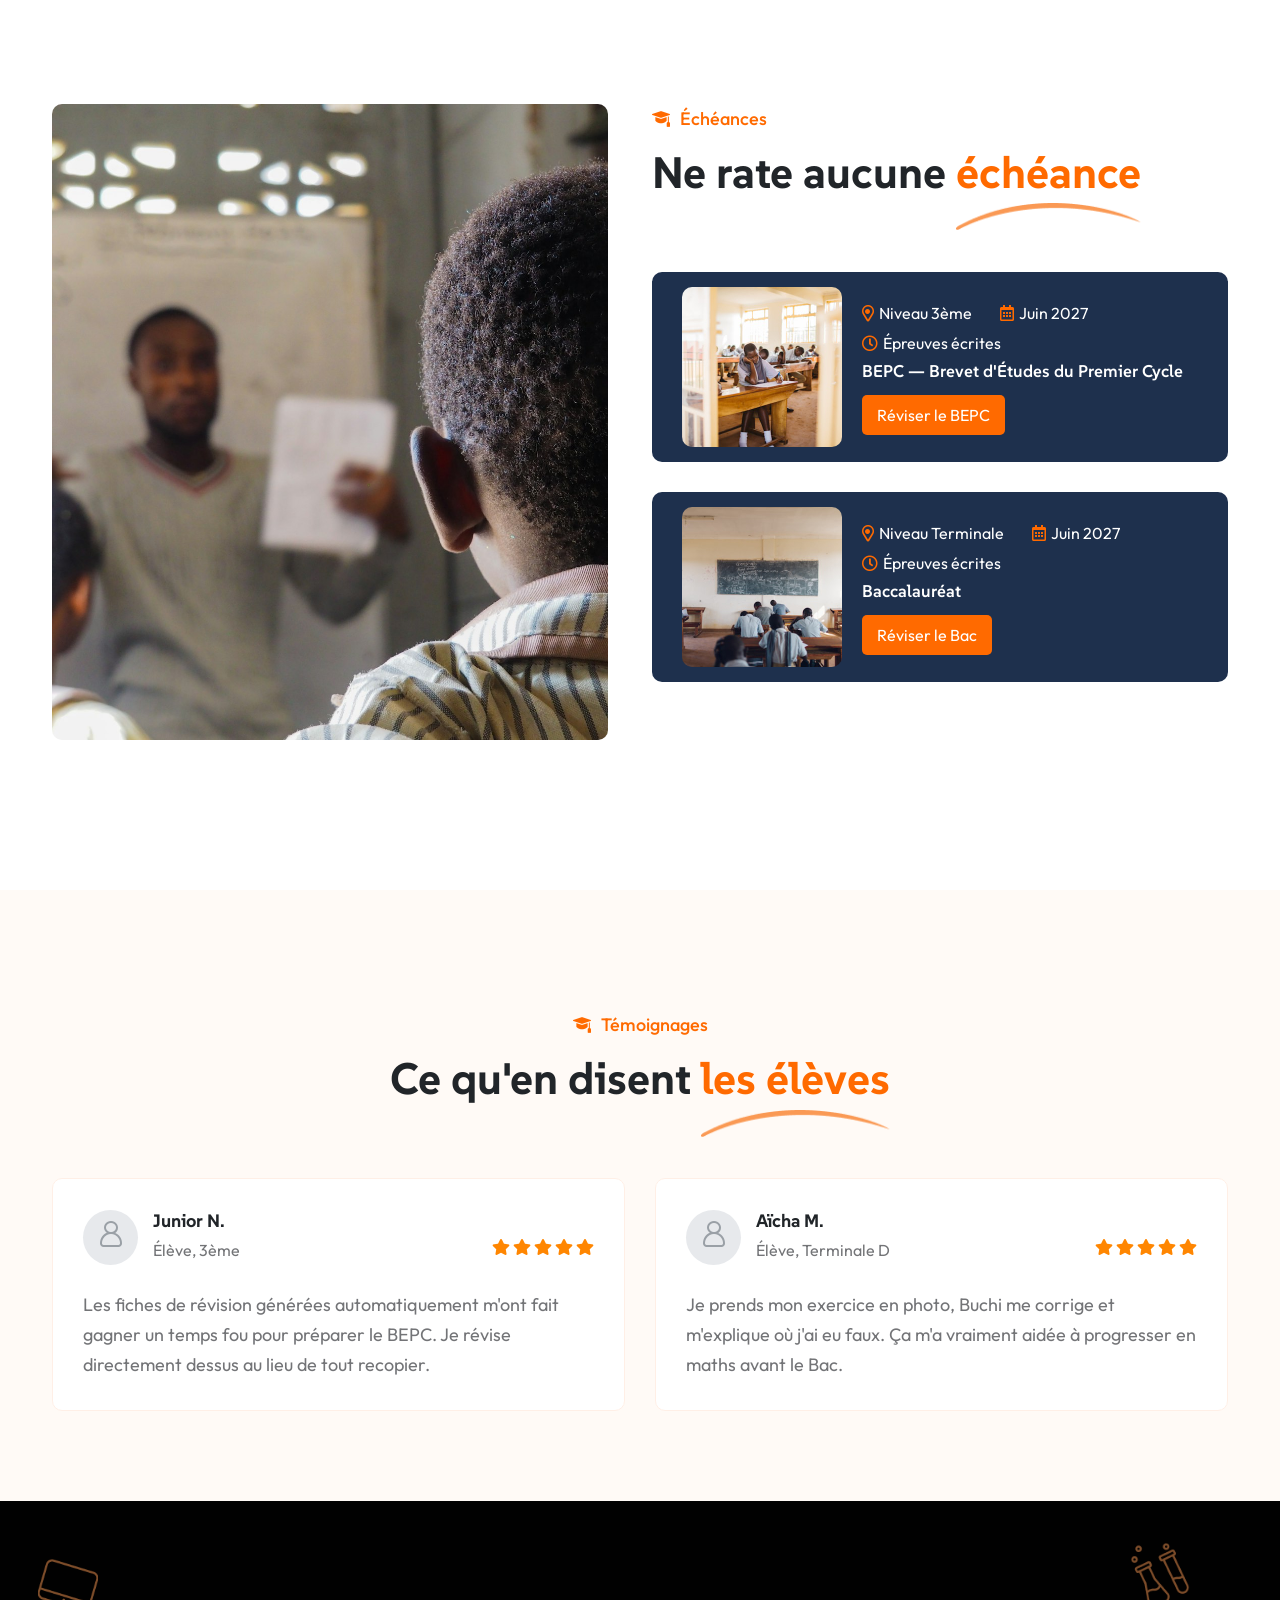
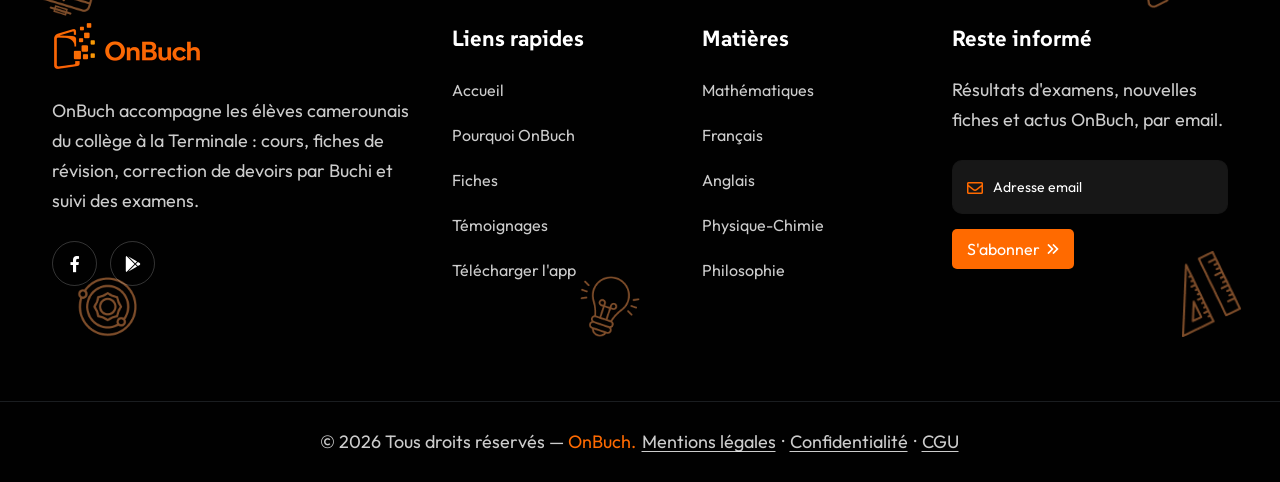
==== commit f479c907: "Add Open Graph social sharing tags and legal pages - Open Graph / Twitter Card meta tags (title, des" ====
--- a/landing-template/edufit/home-online/index.html
+++ b/landing-template/edufit/home-online/index.html
@@ -8,6 +8,20 @@
         <meta name="viewport" content="width=device-width, initial-scale=1, shrink-to-fit=no">
         <!--====== Title ======-->
         <title>OnBuch — Tu auras ton examen !</title>
+        <!--====== Open Graph / Social sharing (WhatsApp, Facebook...) ======-->
+        <meta property="og:type" content="website">
+        <meta property="og:url" content="https://onbuch-landing.pages.dev/">
+        <meta property="og:site_name" content="OnBuch">
+        <meta property="og:title" content="OnBuch — Tu auras ton examen !">
+        <meta property="og:description" content="Cours, fiches de révision et correction de devoirs par Buchi pour le BEPC, le Probatoire et le Baccalauréat.">
+        <meta property="og:image" content="https://onbuch-landing.pages.dev/home-online/assets/images/social/og-image.jpg">
+        <meta property="og:image:width" content="1200">
+        <meta property="og:image:height" content="630">
+        <meta property="og:locale" content="fr_FR">
+        <meta name="twitter:card" content="summary_large_image">
+        <meta name="twitter:title" content="OnBuch — Tu auras ton examen !">
+        <meta name="twitter:description" content="Cours, fiches de révision et correction de devoirs par Buchi pour le BEPC, le Probatoire et le Baccalauréat.">
+        <meta name="twitter:image" content="https://onbuch-landing.pages.dev/home-online/assets/images/social/og-image.jpg">
         <!--====== Favicon Icon ======-->
         <link rel="shortcut icon" href="../common/images/favicon.png" type="image/png">
         <!--====== Google Fonts ======-->
@@ -941,7 +955,11 @@
                         <div class="col-lg-12">
                             <!--===  Copyright Text  ===-->
                             <div class="copyright-text text-center">
-                                <p>&copy; 2026 Tous droits réservés — <span>OnBuch.</span></p>
+                                <p>&copy; 2026 Tous droits réservés — <span>OnBuch.</span>
+                                    <a href="pages/mentions-legales.html">Mentions légales</a> ·
+                                    <a href="pages/confidentialite.html">Confidentialité</a> ·
+                                    <a href="pages/cgu.html">CGU</a>
+                                </p>
                             </div>
                         </div>
                     </div>
--- a/landing-template/edufit/home-online/assets/css/style.css
+++ b/landing-template/edufit/home-online/assets/css/style.css
@@ -332,3 +332,14 @@
 #temoignages {
   scroll-margin-top: 110px;
 }
+
+/* Legal links in the footer copyright line */
+.footer-copyright .copyright-text p a {
+  color: rgba(255, 255, 255, 0.8);
+  text-decoration: underline;
+  text-underline-offset: 3px;
+  margin: 0 2px;
+}
+.footer-copyright .copyright-text p a:hover {
+  color: var(--primary-color);
+}
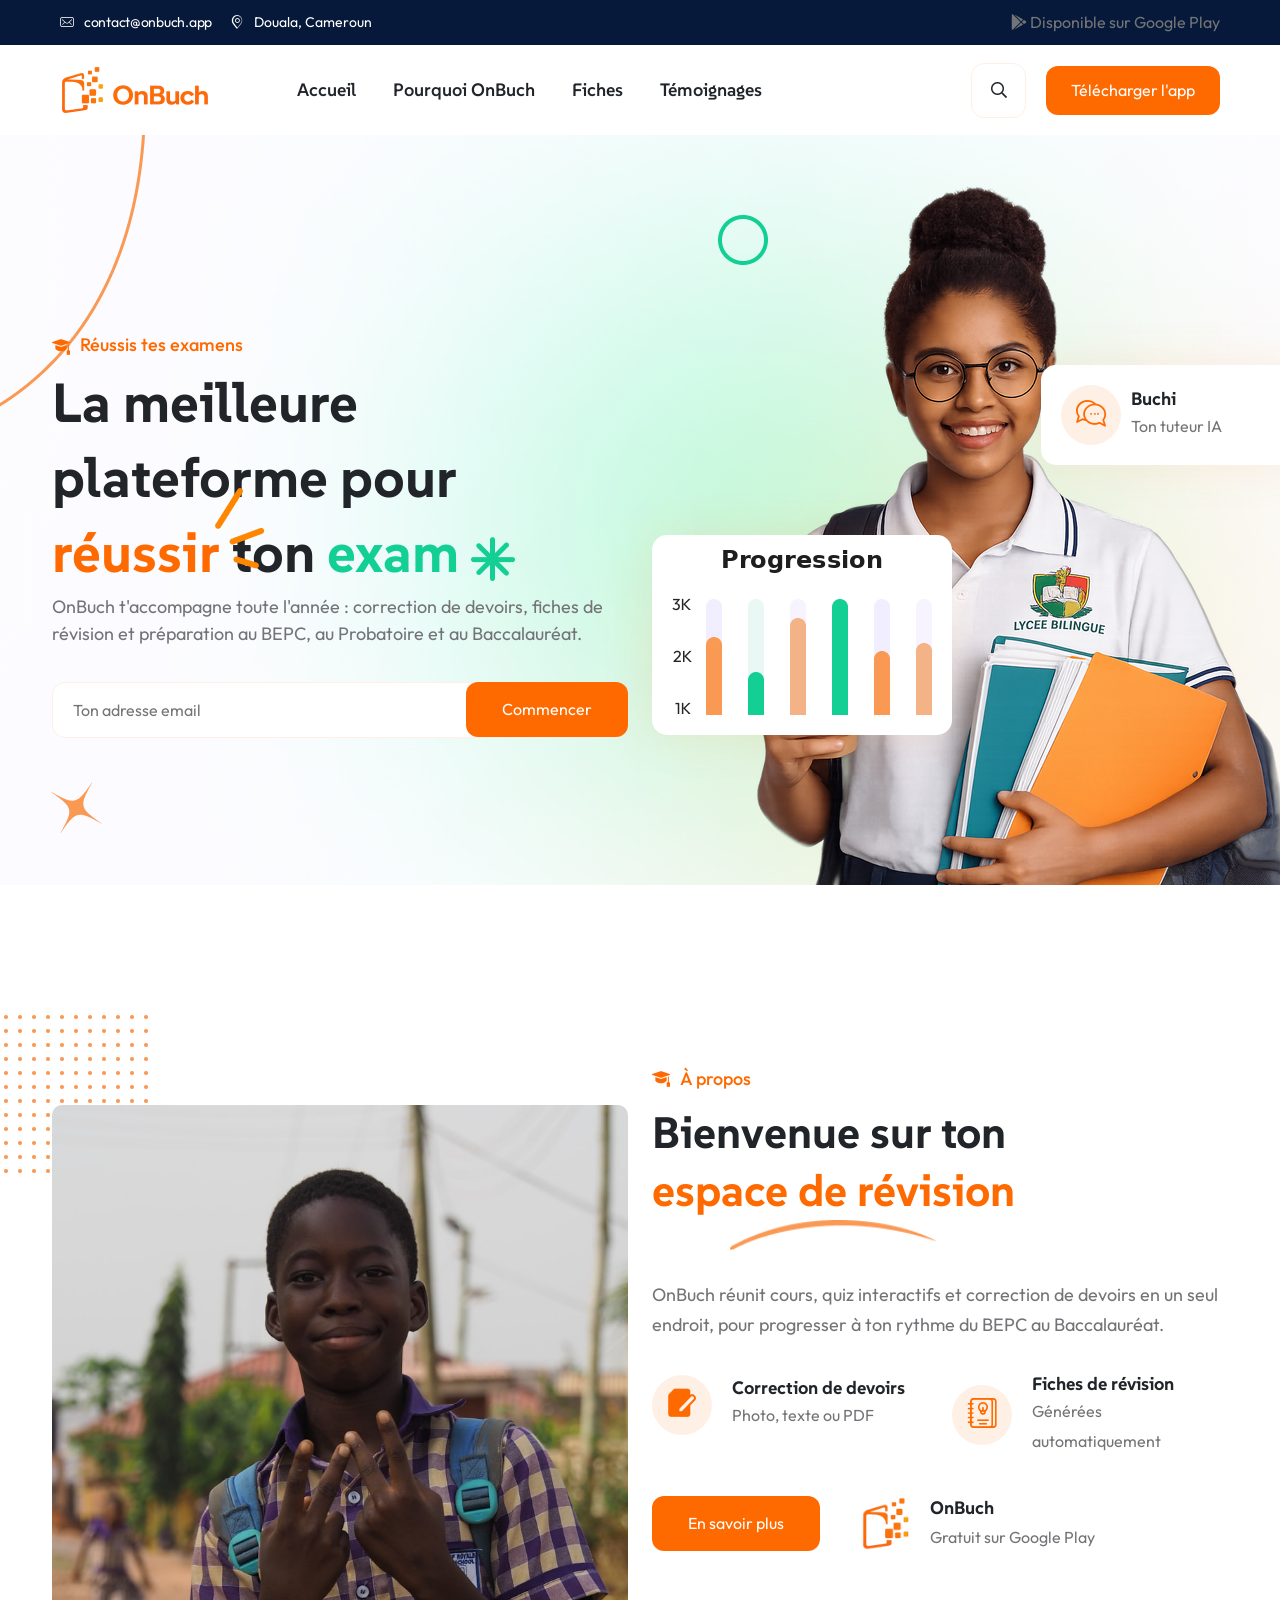
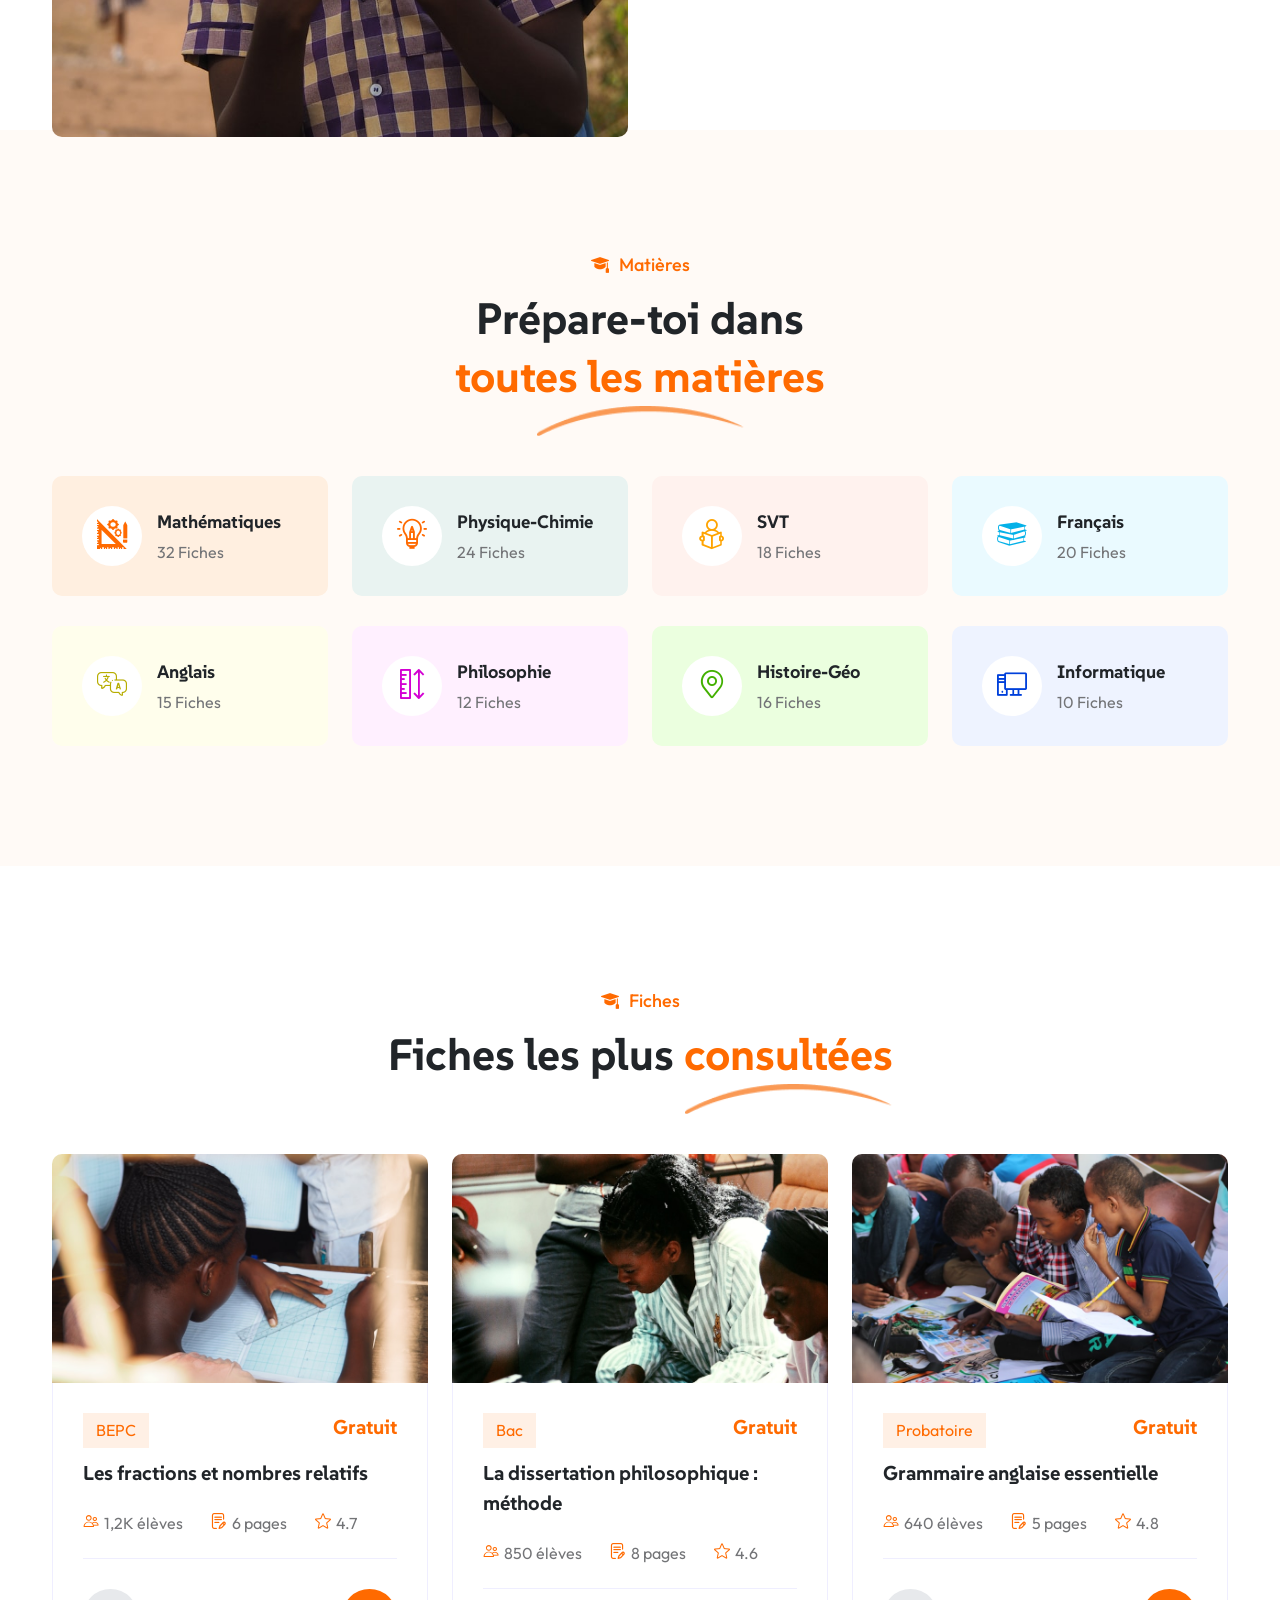
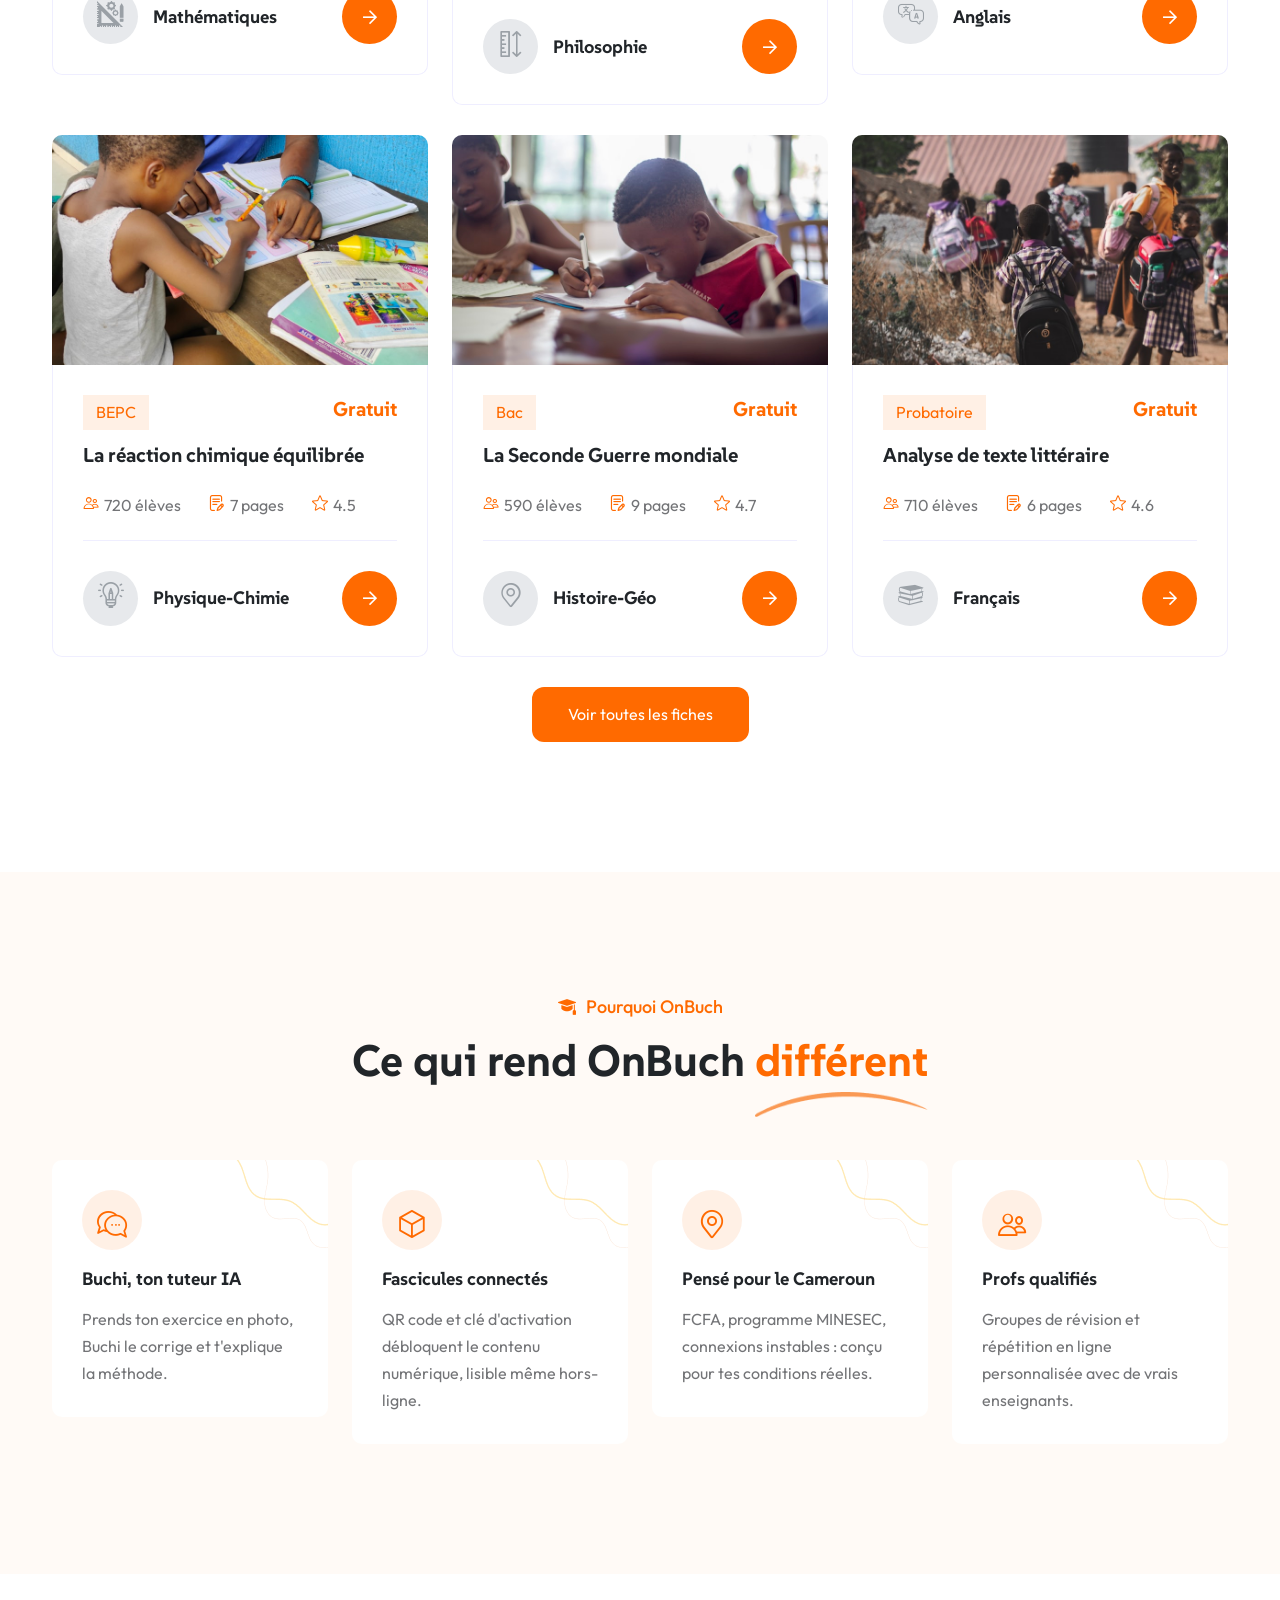
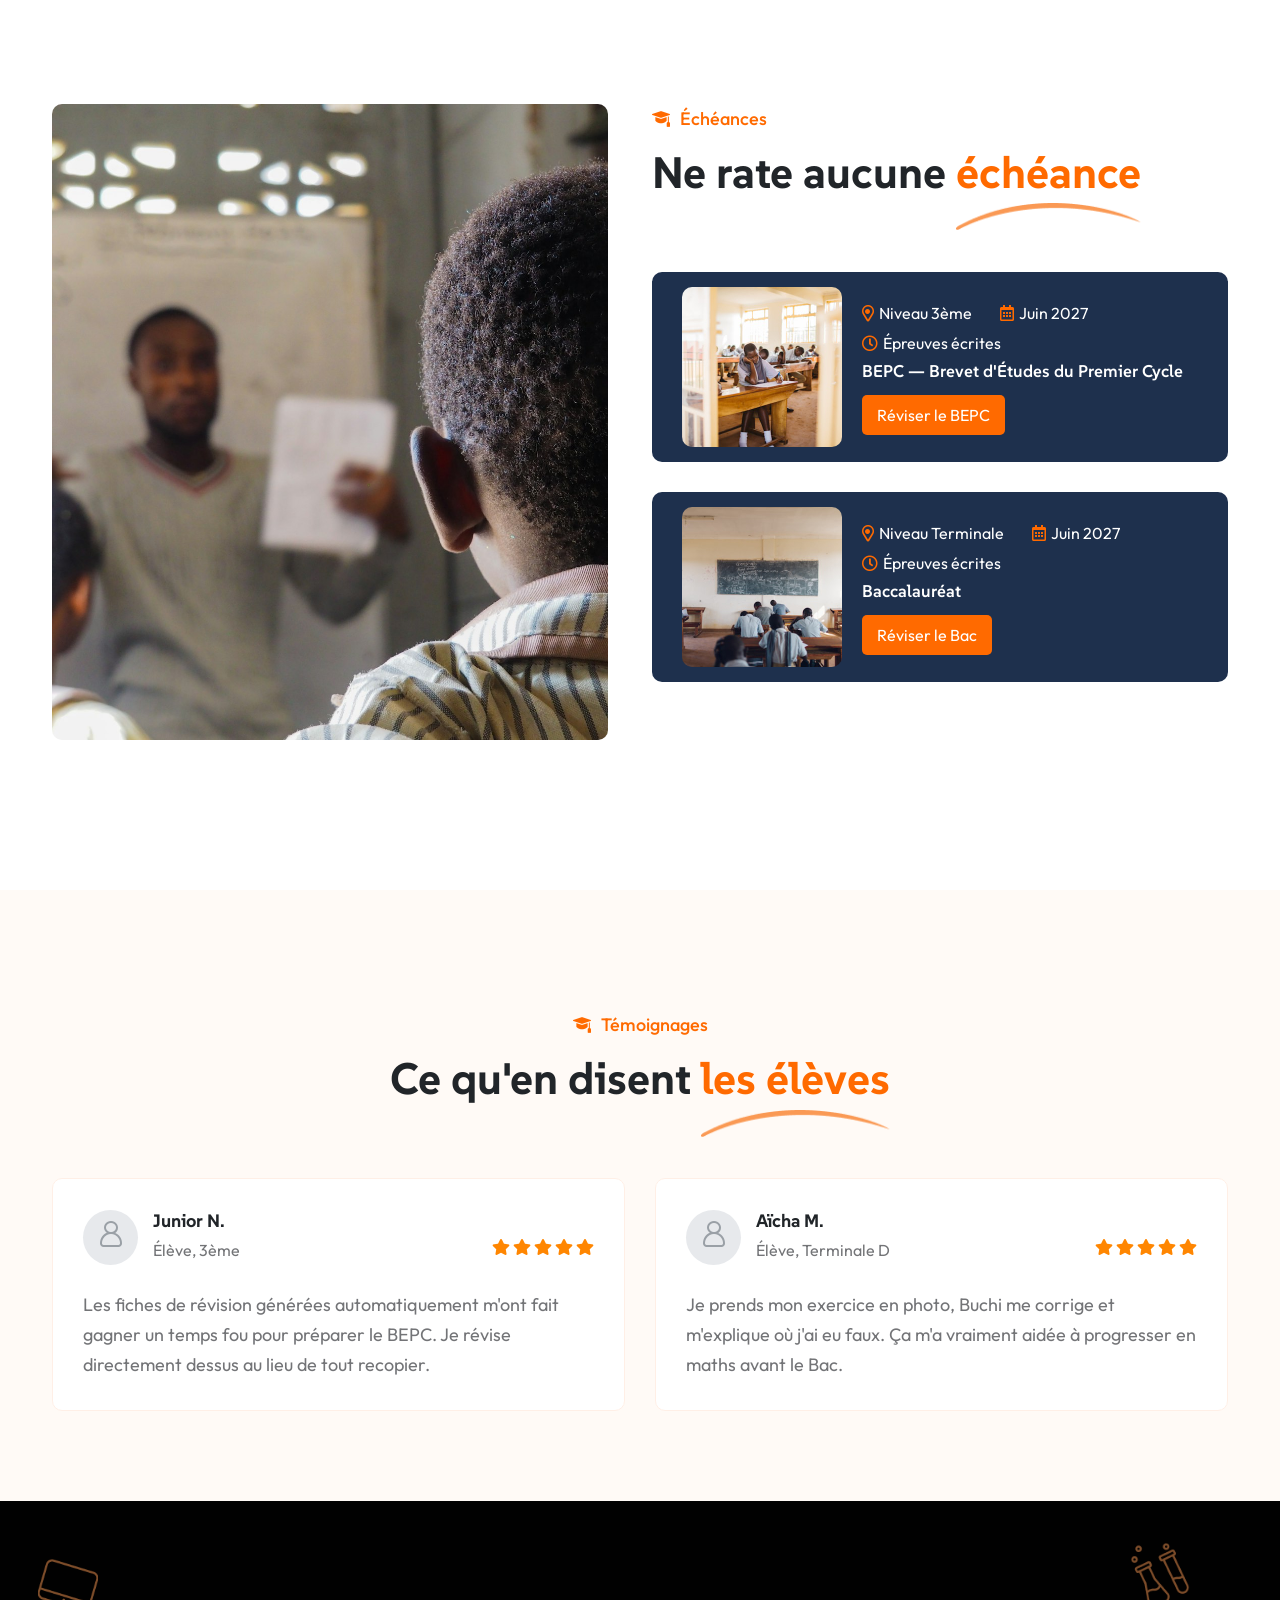
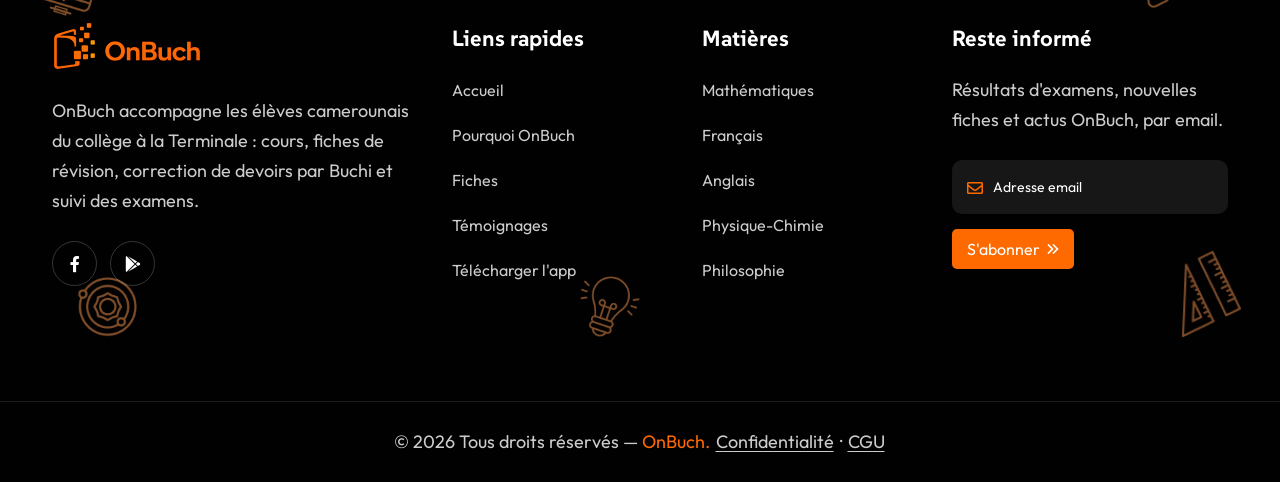
==== commit 3ad1577f: "Remove mentions légales page The company isn't registered yet, so publishing a legal notice (RCCM nu" ====
--- a/landing-template/edufit/home-online/index.html
+++ b/landing-template/edufit/home-online/index.html
@@ -956,7 +956,6 @@
                             <!--===  Copyright Text  ===-->
                             <div class="copyright-text text-center">
                                 <p>&copy; 2026 Tous droits réservés — <span>OnBuch.</span>
-                                    <a href="pages/mentions-legales.html">Mentions légales</a> ·
                                     <a href="pages/confidentialite.html">Confidentialité</a> ·
                                     <a href="pages/cgu.html">CGU</a>
                                 </p>
